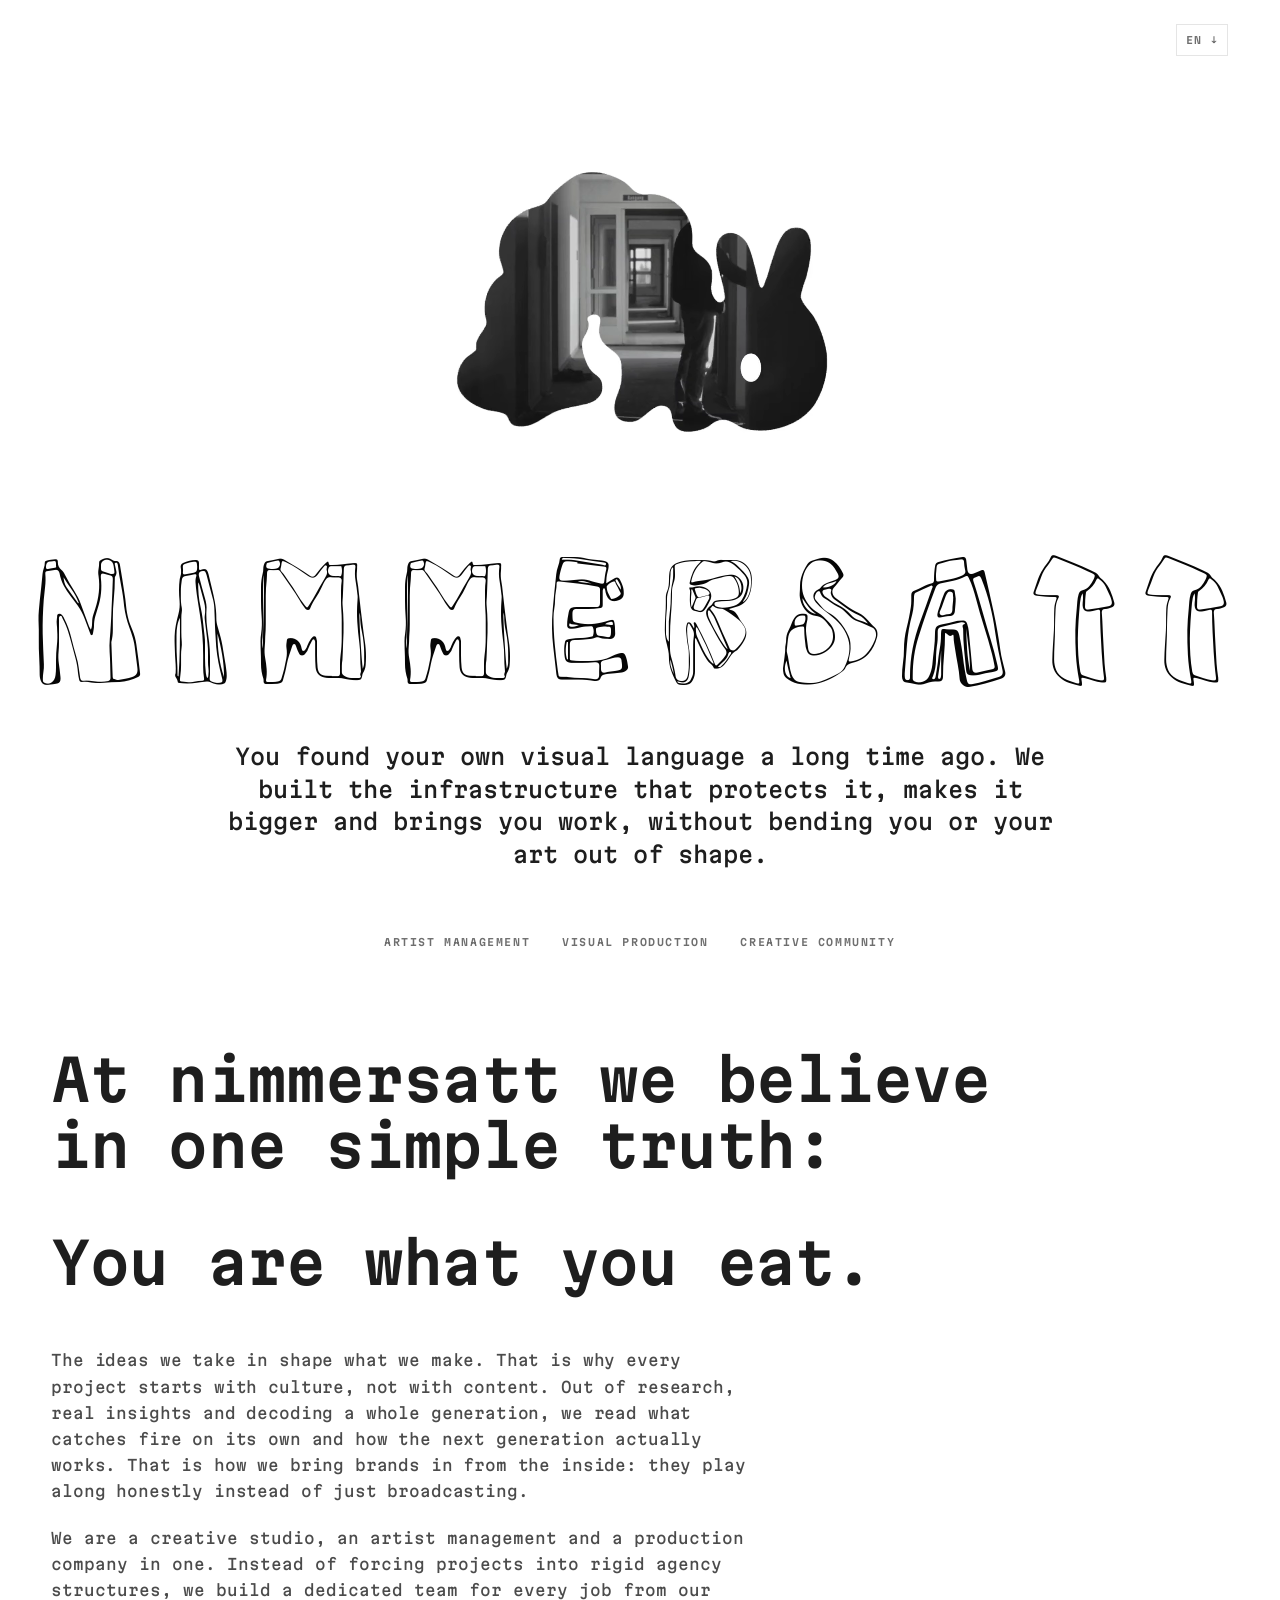
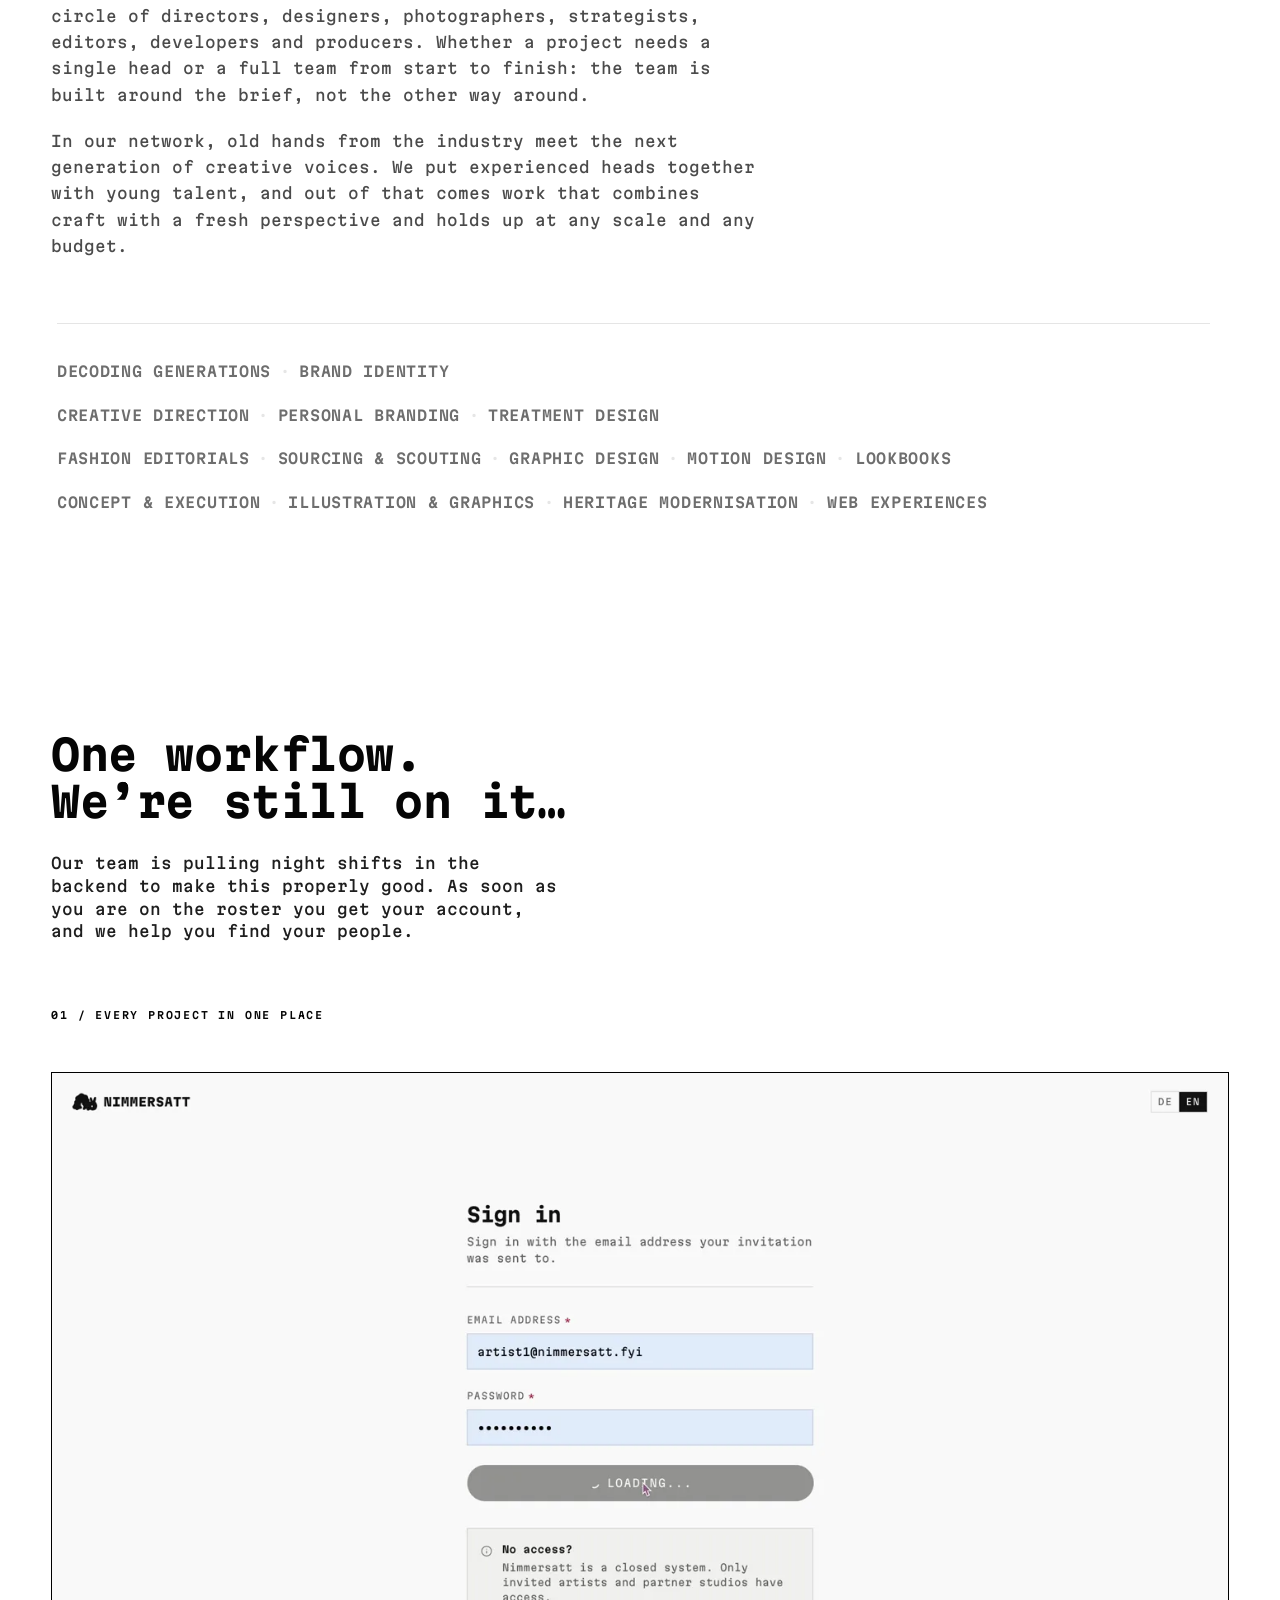
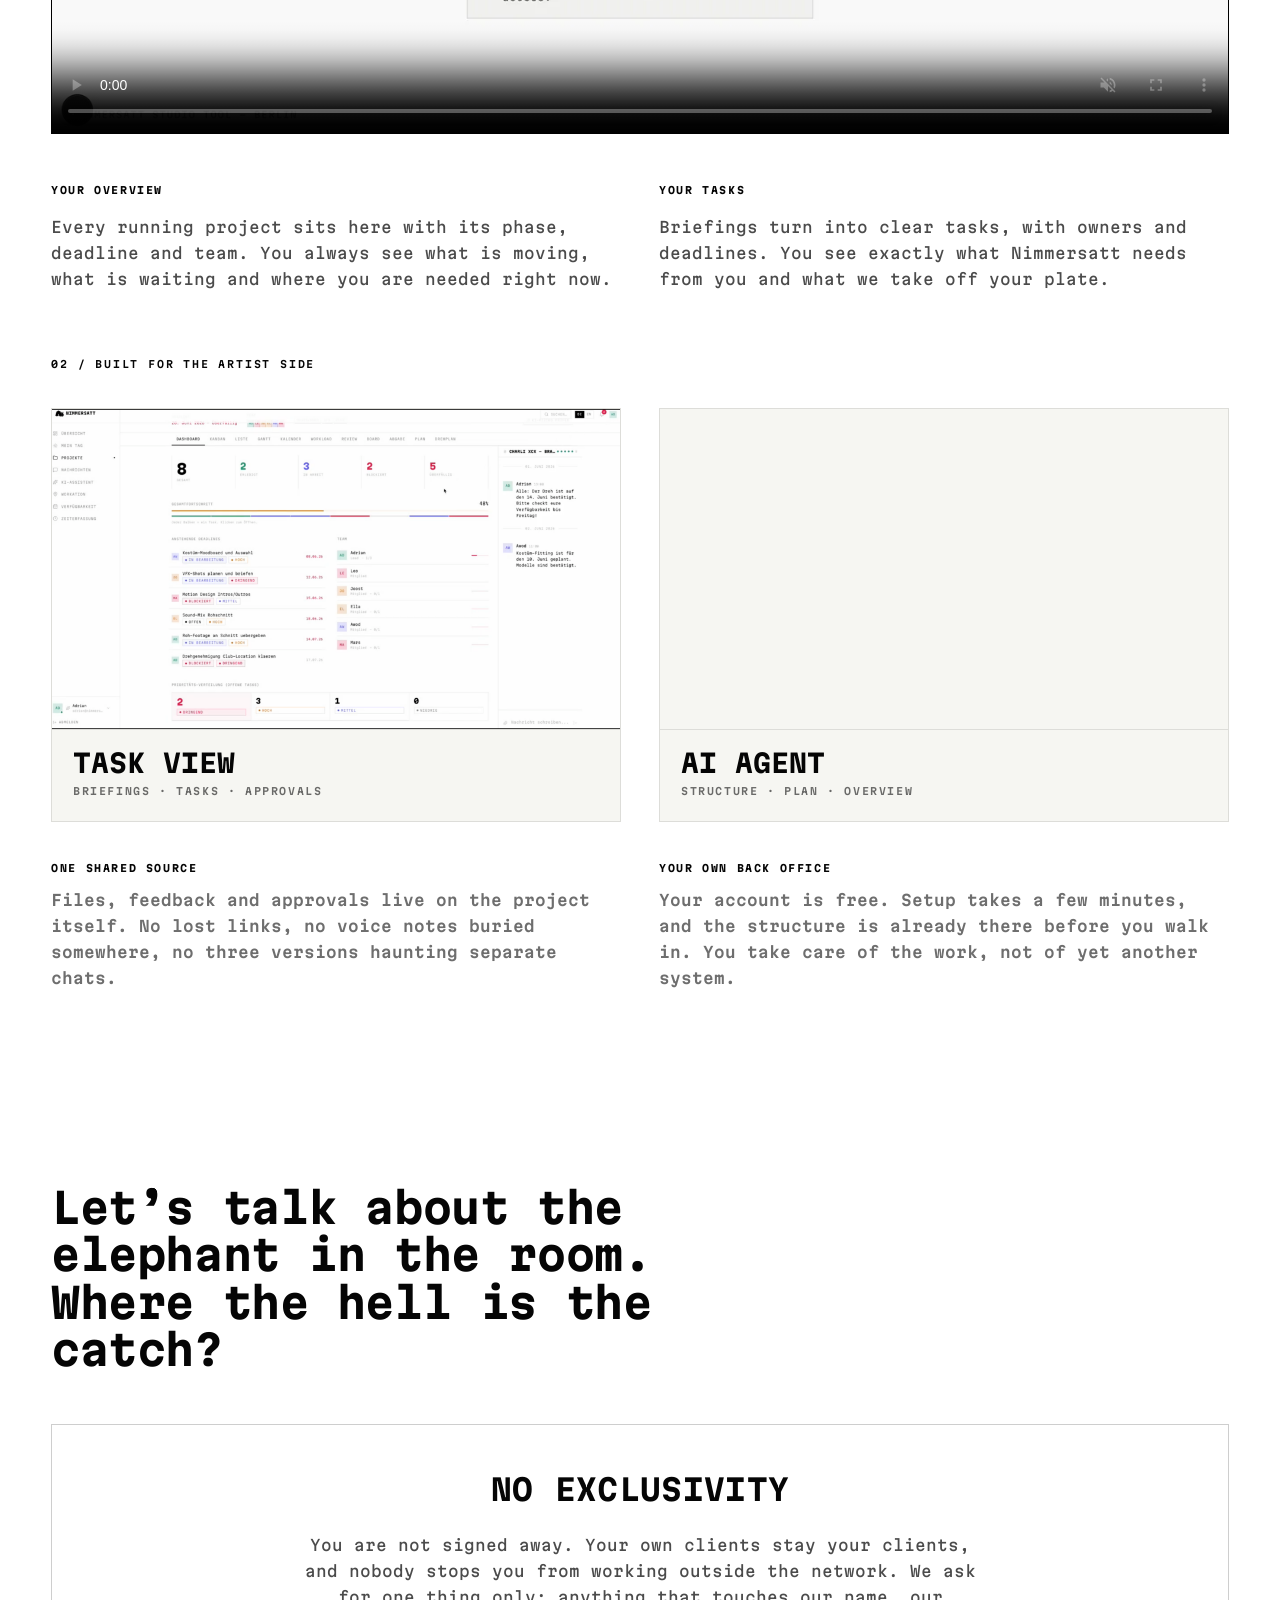
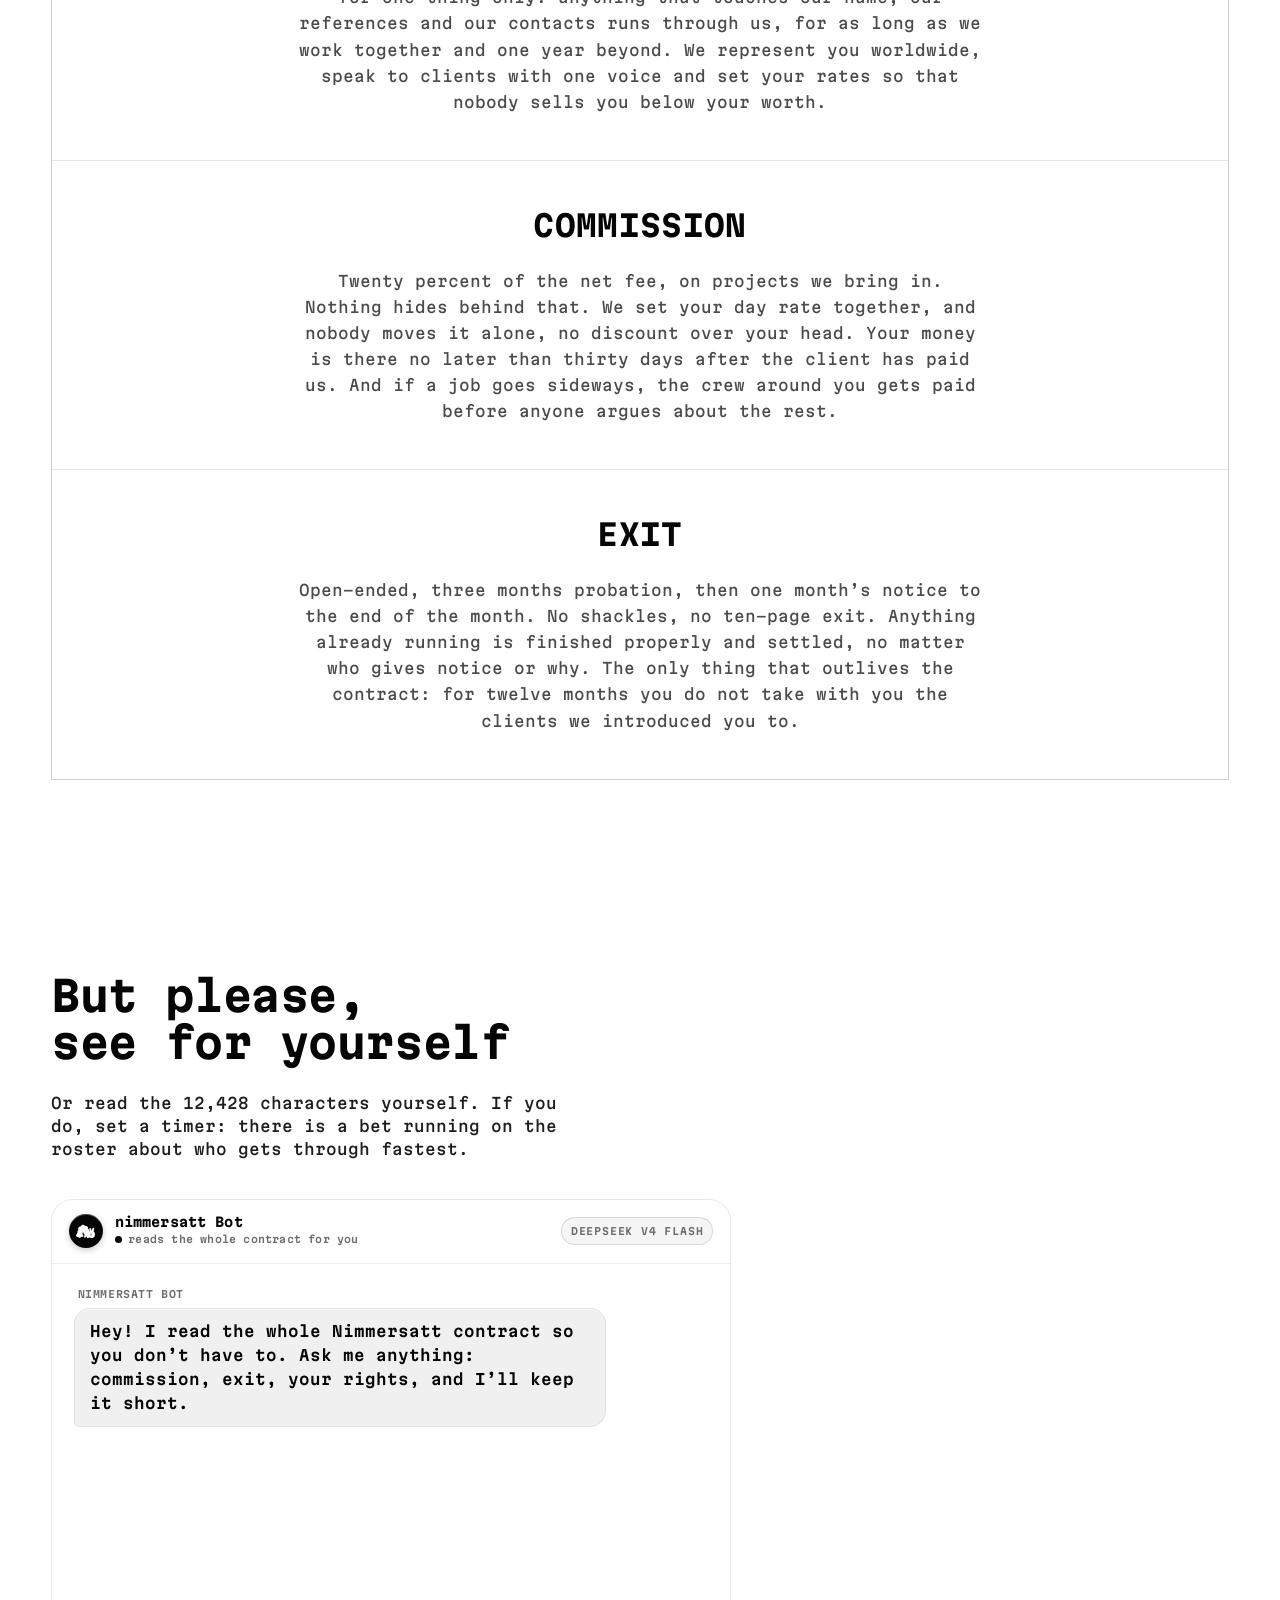
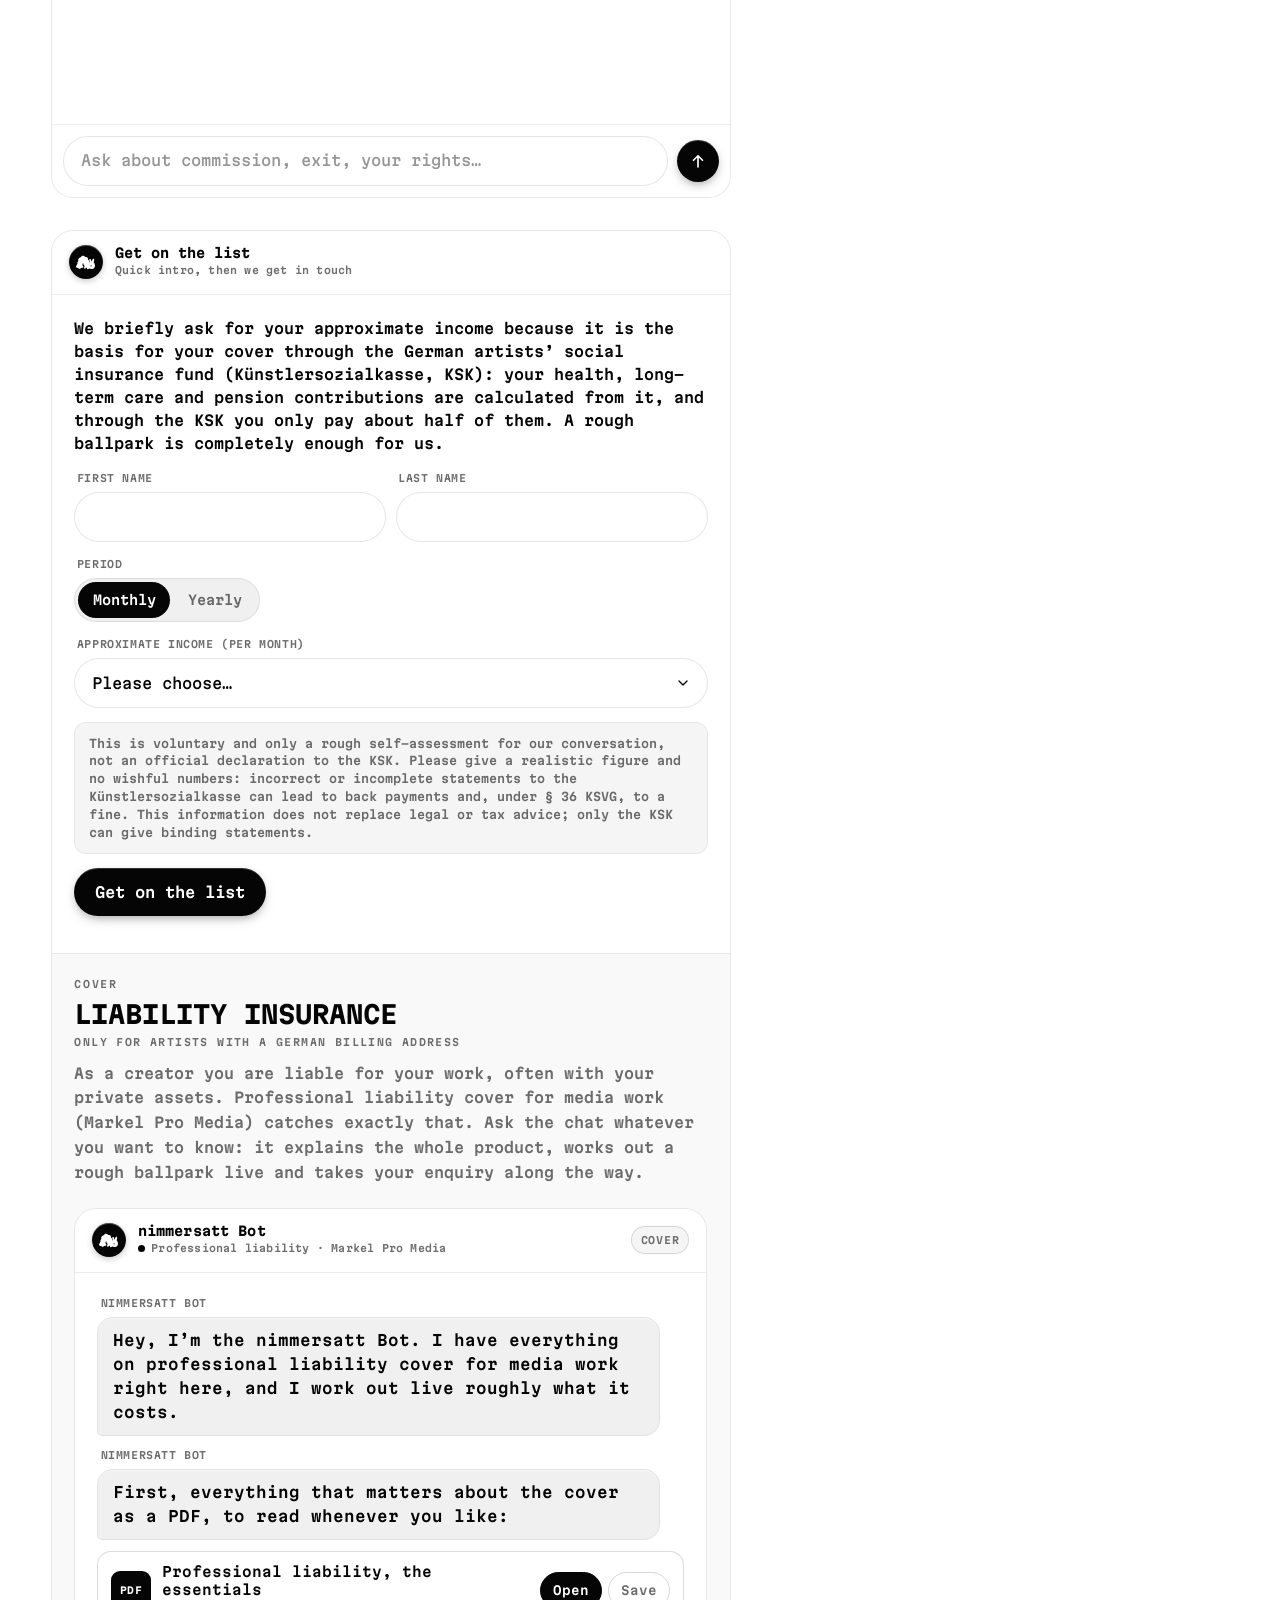
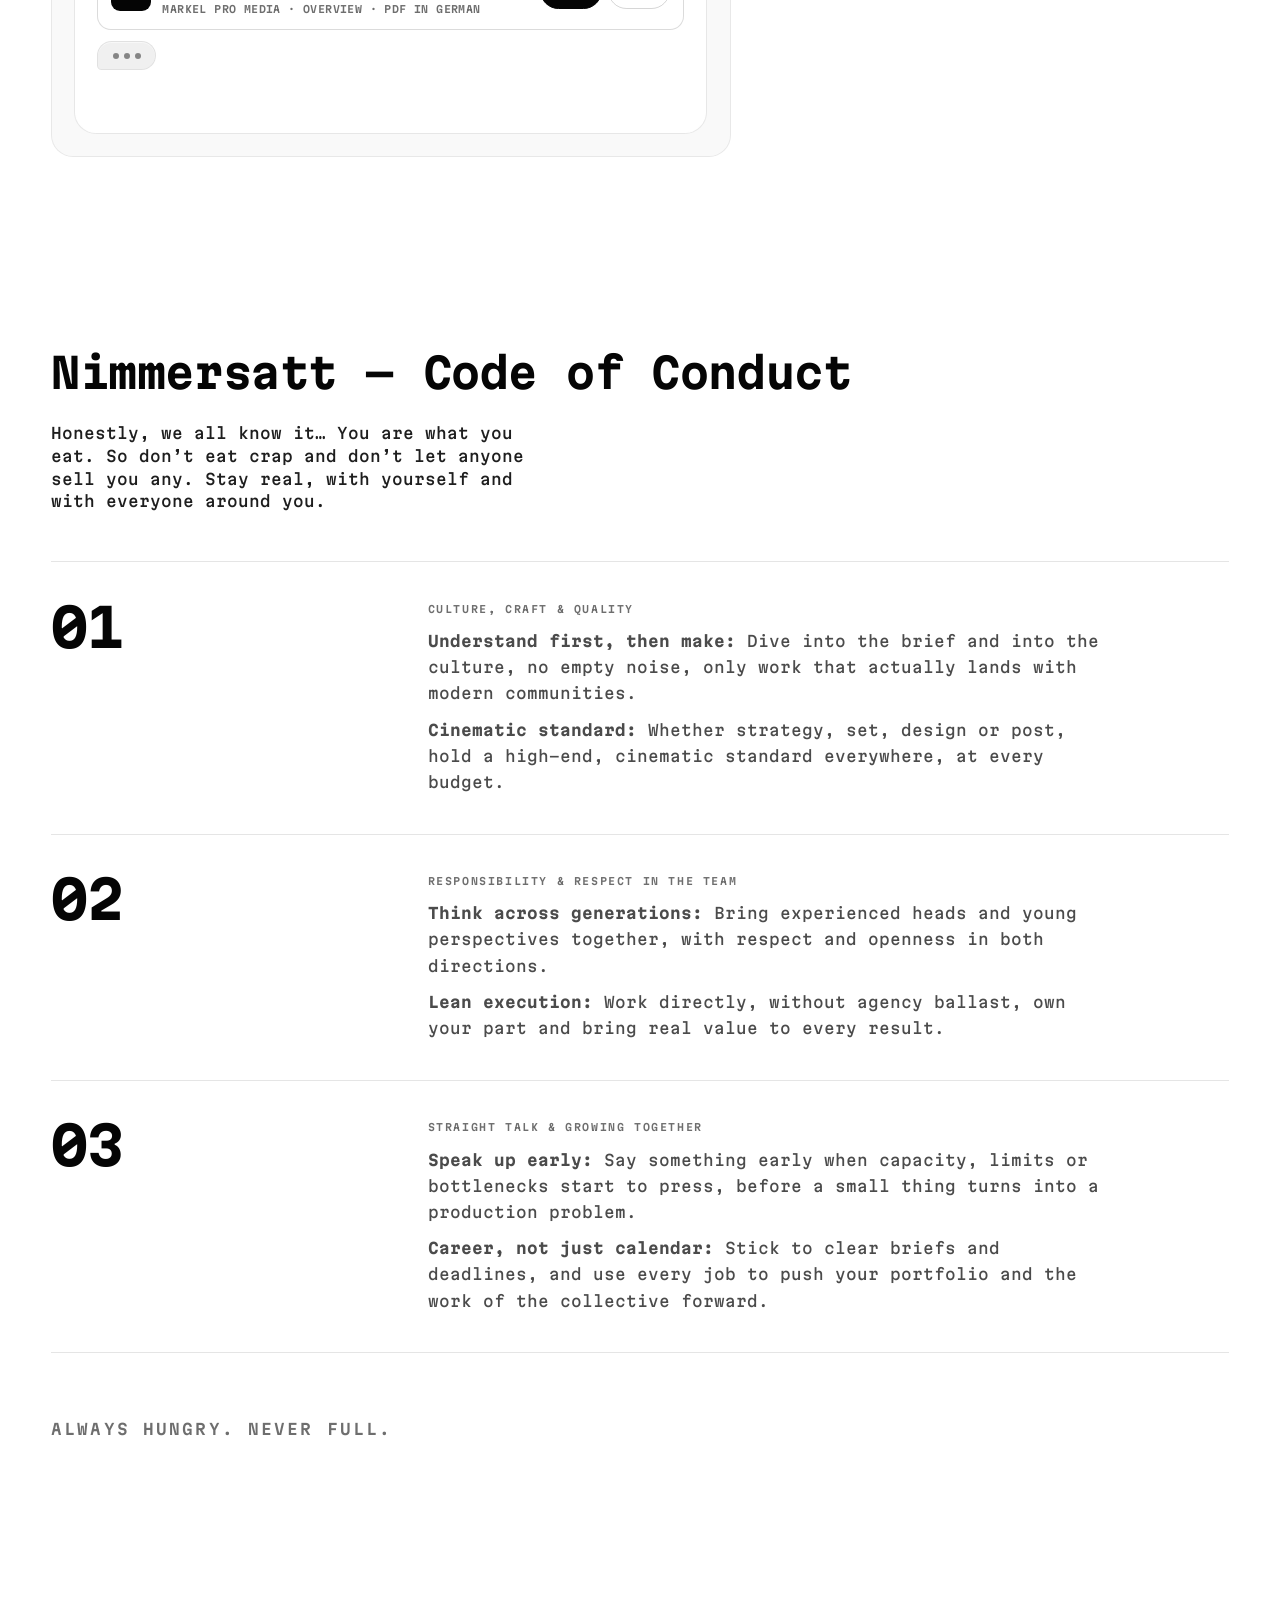
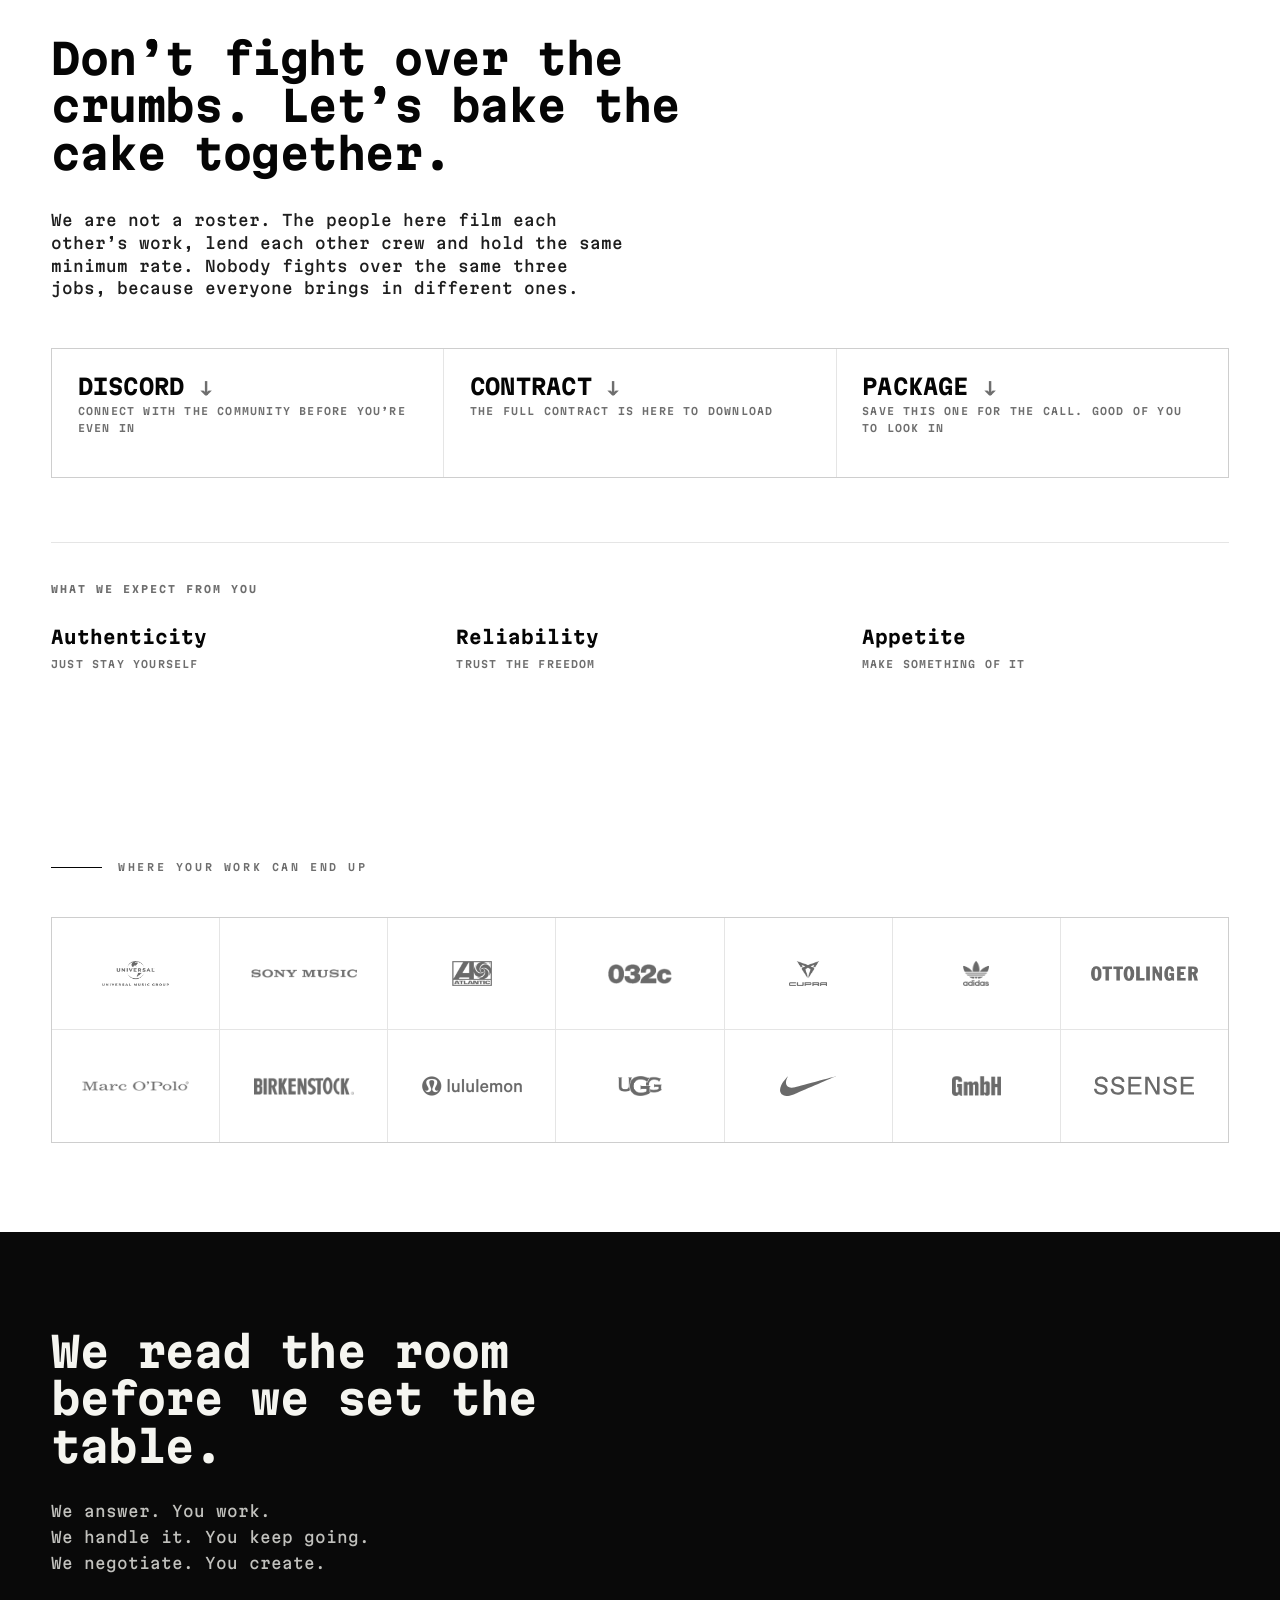
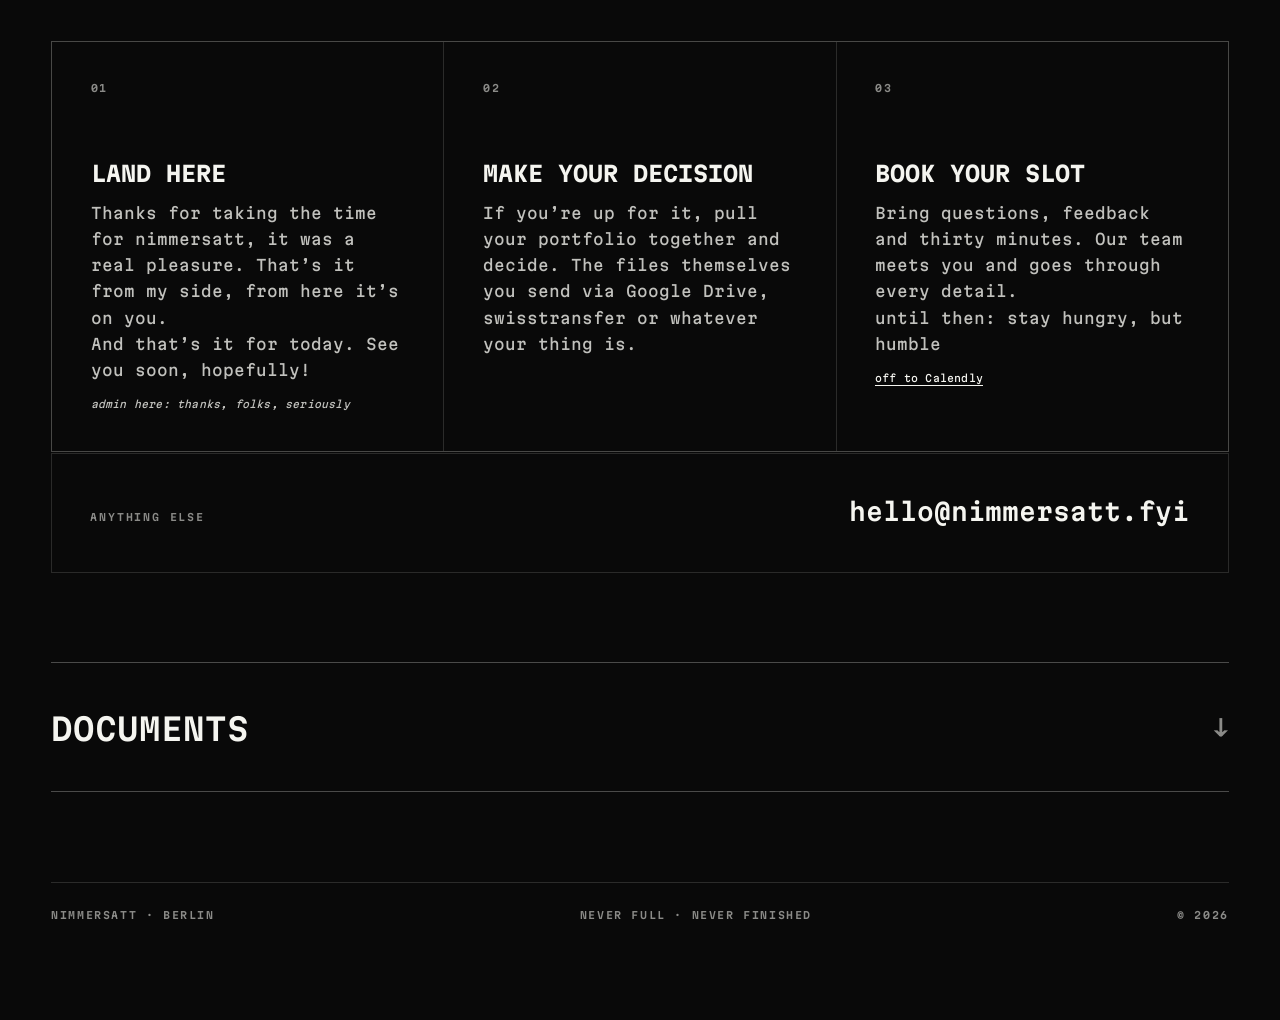
==== surge-artist-pitch-site/index.html @ 9a007a3c "The insurance dropdown is gone, the chat answers the whole cover "Auf die Liste" holds the Berufshaf" ====
<!DOCTYPE html>
<html lang="de">
<head>
  <meta charset="UTF-8" />
  <meta name="viewport" content="width=device-width, initial-scale=1.0" />
  <title>NIMMERSATT — Dein Platz im Kollektiv</title>
  <meta name="description" content="Eine Infrastruktur, die deine Bildsprache schützt, deine Arbeit größer macht und dir Jobs bringt, ohne dass du deine kreative Identität verbiegst." />

  <link rel="icon" type="image/svg+xml" href="assets/logo.svg" />
  <link rel="canonical" href="https://nimmersatt-artist-pitch.surge.sh/" />
  <meta property="og:type" content="website" />
  <meta property="og:site_name" content="NIMMERSATT" />
  <meta property="og:locale" content="de_DE" />
  <meta property="og:url" content="https://nimmersatt-artist-pitch.surge.sh/?v=20260717" />
  <meta property="og:title" content="NIMMERSATT — Dein Platz im Kollektiv" />
  <meta property="og:description" content="Eine Infrastruktur, die deine Bildsprache schützt, deine Arbeit größer macht und dir Jobs bringt, ohne dass du deine kreative Identität verbiegst." />
  <meta property="og:image" content="https://nimmersatt-artist-pitch.surge.sh/assets/og-artist-pitch-20260717.jpg" />
  <meta property="og:image:secure_url" content="https://nimmersatt-artist-pitch.surge.sh/assets/og-artist-pitch-20260717.jpg" />
  <meta property="og:image:type" content="image/jpeg" />
  <meta property="og:image:width" content="1200" />
  <meta property="og:image:height" content="630" />
  <meta property="og:image:alt" content="Nimmersatt Artist Pitch: eine Infrastruktur, die die Bildsprache eines Artists schützt und größer macht." />
  <meta name="twitter:card" content="summary_large_image" />
  <meta name="twitter:title" content="NIMMERSATT — Dein Platz im Kollektiv" />
  <meta name="twitter:description" content="Eine Infrastruktur, die deine Bildsprache schützt, deine Arbeit größer macht und dir Jobs bringt, ohne dass du deine kreative Identität verbiegst." />
  <meta name="twitter:image" content="https://nimmersatt-artist-pitch.surge.sh/assets/og-artist-pitch-20260717.jpg" />
  <meta name="twitter:image:alt" content="Nimmersatt Artist Pitch: eine Infrastruktur, die die Bildsprache eines Artists schützt und größer macht." />
  <meta name="theme-color" content="#ffffff" />

  <script type="application/ld+json">
  {
    "@context": "https://schema.org",
    "@type": "Organization",
    "name": "Nimmersatt",
    "url": "https://nimmersatt.fyi",
    "description": "Artist booking, management and creative production from Berlin.",
    "areaServed": "Berlin, DE",
    "email": "hello@nimmersatt.fyi",
    "knowsAbout": ["Artist booking", "Artist management", "Creative production", "Music videos", "Fashion film", "VFX", "Brand worlds"]
  }
  </script>

  <link rel="preconnect" href="https://fonts.googleapis.com" />
  <link rel="preconnect" href="https://fonts.gstatic.com" crossorigin />
  <link href="https://fonts.googleapis.com/css2?family=Rock+3D&family=Martian+Mono:wght@100..800&display=swap" rel="stylesheet" />

  <link rel="stylesheet" href="css/tokens.css" />
  <link rel="stylesheet" href="css/pitch.css" />
  <link rel="stylesheet" href="css/deck.css" />
  <link rel="stylesheet" href="css/funnel.css" />
  <link rel="stylesheet" href="css/i18n.css" />
  <noscript><style>[data-animate],[data-stagger]>*{opacity:1!important;transform:none!important}.preloader{display:none!important}.scrolly{display:none!important}</style></noscript>
</head>
<body>

  <!-- Preloader: the real Nimmersatt loader (logo-masked footage). Encoded as a
       small h264 video (was a 780KB GIF → ~168KB mp4) for a fast critical path;
       poster paints instantly. Plays in full colour, flattened on white. -->
  <div class="preloader" id="preloader" title="Zum Betreten tippen" data-i18n-attr="title:pre.enter">
    <video class="preloader__media" src="assets/loader.mp4" poster="assets/loader-poster.webp"
           autoplay muted loop playsinline preload="auto" aria-label="Nimmersatt"></video>
  </div>

  <!-- Header: hidden over the hero, reappears once the hero is scrolled past -->
  <header class="nav" id="siteHeader">
    <a class="nav__brand" href="#top" aria-label="Nimmersatt, Startseite" data-i18n-attr="aria-label:nav.home">
      <img class="nav__mark" src="assets/logo.svg" alt="" />
      <span class="nav__name">Nimmersatt</span>
    </a>
    <nav class="nav__links" id="navLinks">
      <a href="#about">FYI</a>
      <a href="#work">Workflow</a>
      <a href="#collective">Deal</a>
      <a href="#contact" data-i18n="nav.contact">Kontakt</a>
    </nav>
    <div class="nav__lang" data-lang-slot></div>
    <button class="nav__toggle" id="navToggle" type="button" aria-label="Menü öffnen" data-i18n-attr="aria-label:nav.menu" aria-expanded="false" aria-controls="navLinks">
      <span class="nav__toggle-bar"></span>
      <span class="nav__toggle-bar"></span>
    </button>
  </header>

  <main id="top" tabindex="-1">

    <!-- Hero: the wordmark, invitation and the dot monogram extracted from the
         Nimmersatt business-card PSD. -->
    <section class="hero shell" id="hero">
      <div class="hero__reel" data-animate aria-hidden="true">
        <video poster="assets/hero-reel-poster.webp" autoplay muted loop playsinline preload="metadata">
          <source src="assets/hero-reel.webm" type="video/webm" />
          <source src="assets/hero-reel.mp4" type="video/mp4" />
        </video>
      </div>

      <h1 class="hero__title display" data-animate>Nimmersatt</h1>

      <p class="hero__sub" data-animate data-i18n="hero.sub">
        Du hast deine eigene Bildsprache längst gefunden. Wir haben die
        Infrastruktur gebaut, die sie schützt, größer macht und dir Jobs bringt –
        ohne dass du dich oder deine Kunst verbiegst.
      </p>

      <div class="hero__meta" data-animate>
        <span class="label" data-i18n="hero.m1">Artist-Management</span>
        <span class="label" data-i18n="hero.m2">Visuelle Produktion</span>
        <span class="label" data-i18n="hero.m3">Kreative Community</span>
      </div>

      <div class="hero__lang" data-lang-slot data-animate></div>
    </section>

    <!-- About / Info, original Nimmersatt manifesto kept unchanged -->
    <section class="about section" id="about">
      <div class="shell">
        <p class="about__lead" data-animate data-i18n-html="about.lead1">Bei nimmersatt glauben wir<br />an eine einfache Wahrheit:</p>
        <p class="about__lead" data-animate>You are what you eat.</p>
        <!-- Full manifesto, desktop / tablet -->
        <div class="about__body about__body--full" data-stagger>
          <p data-i18n="about.p1">Was wir an Ideen aufnehmen, prägt, was wir machen. Deshalb fängt jedes Projekt bei uns mit der Kultur an, nicht mit dem Content. Aus Recherche, echten Insights und dem Entschlüsseln einer ganzen Generation lesen wir heraus, was von selbst zündet und wie die nächste Generation wirklich tickt. So bringen wir Marken von innen ins Spiel: Sie spielen ehrlich mit, statt nur zu senden.</p>
          <p data-i18n="about.p2">Wir sind Kreativstudio, Artist-Management und Produktionsfirma in einem. Statt Projekte in starre Agenturstrukturen zu pressen, bauen wir für jeden Auftrag ein eigenes Team aus unserem Kreis von Regie, Design, Foto, Strategie, Schnitt, Entwicklung und Produktion. Ob ein Projekt einen einzelnen Kopf braucht oder ein komplettes Team von Anfang bis Ende: Zusammengestellt wird rund ums Briefing, nicht andersrum.</p>
          <p data-i18n="about.p3">In unserem Netzwerk treffen alte Hasen aus der Branche auf die nächste Generation kreativer Stimmen. Wir bringen erfahrene Köpfe mit jungem Talent zusammen, und so entsteht Arbeit, die Handwerk und frische Perspektive verbindet und in jedem Maßstab und Budget funktioniert.</p>
        </div>
        <!-- Condensed manifesto, original mobile version -->
        <div class="about__body about__body--short" data-stagger>
          <p data-i18n="about.s1">Was wir machen, spiegelt, was wir aufnehmen. Wir haben ein Kollektiv aus Berlins stärksten visuellen Köpfen gebaut, gefunden auf der Straße und in den Netzen der Stadt.</p>
          <p data-i18n="about.s2">Unsere Artists sind Autodidakten: Statt Uni gab es rohes Ausprobieren, und veraltete Abläufe sind ihnen egal.</p>
          <p data-i18n="about.s3">Wir managen nicht nur Talent, wir übernehmen den ganzen Prozess, vom ersten Input bis zum fertigen, cineastischen Ergebnis. Die Schnittstelle zwischen etablierten Marken und der neuen Generation.</p>
          <p data-i18n="about.s4">Konzept und Produktion aus einer Hand. Vielseitig, präzise, für jeden Maßstab:</p>
        </div>
        <ul class="about__services" aria-label="Was wir machen" data-i18n-attr="aria-label:about.svcLabel">
          <li data-i18n="svc.1">Generationen entschlüsseln</li><li data-i18n="svc.2">Markenidentität</li>
          <li class="about__services-br" aria-hidden="true"></li>
          <li data-i18n="svc.3">Creative Direction</li><li data-i18n="svc.4">Personal Branding</li><li data-i18n="svc.5">Treatment-Design</li>
          <li class="about__services-br" aria-hidden="true"></li>
          <li data-i18n="svc.6">Fashion-Editorials</li><li data-i18n="svc.7">Sourcing &amp; Scouting</li><li data-i18n="svc.8">Grafikdesign</li><li data-i18n="svc.9">Motion Design</li><li data-i18n="svc.10">Lookbooks</li>
          <li class="about__services-br" aria-hidden="true"></li>
          <li data-i18n="svc.11">Konzept &amp; Umsetzung</li><li data-i18n="svc.12">Illustration &amp; Grafik</li><li data-i18n="svc.13">Heritage-Modernisierung</li><li data-i18n="svc.14">Web-Experiences</li>
        </ul>
      </div>
    </section>


    <!-- Internal project management tool -->
    <section class="work section" id="work">
      <div class="shell">
        <h2 class="manifesto__line" data-animate data-i18n-html="work.h">Ein Workflow.<br />Wir sind noch dran…</h2>

        <p class="section__lead" data-animate data-i18n="work.lead">Unser Team zieht gerade Nachtschichten im Backend, damit das hier richtig gut wird. Sobald du im Roster bist, kriegst du deinen Account, und wir helfen dir, deine Leute zu finden.</p>

        <article class="casefeature" data-stagger>
          <p class="casefeature__label" data-i18n="work.l1">01 / Jedes Projekt an einem Ort</p>
          <div class="moodgrid">
            <div class="tool-video mood--wide">
              <!-- Runs by itself from the moment the page loads (the file has no
                   audio track, so muted costs nothing). Controls stay for pause
                   and scrubbing; browsers hold offscreen playback back on their
                   own, so this does not fight the hero for bandwidth. -->
              <video
                poster="assets/tool/workflow-poster.webp"
                controls
                autoplay
                muted
                loop
                playsinline
                preload="metadata"
                title="Nimmersatt Workflow-Tool im Überblick" data-i18n-attr="title:work.vidTitle">
                <source src="assets/tool/workflow.mp4" type="video/mp4" />
              </video>
            </div>
          </div>
          <div class="twocol">
            <div><h3 data-i18n="work.o1h">Dein Überblick</h3><p data-i18n="work.o1p">Jedes laufende Projekt steht hier mit Phase, Deadline und Team. Du siehst immer, was läuft, was wartet und wo du gerade gebraucht wirst.</p></div>
            <div><h3 data-i18n="work.o2h">Deine Aufgaben</h3><p data-i18n="work.o2p">Aus Briefings werden klare Aufgaben, mit Zuständigen und Fristen. Du siehst genau, was Nimmersatt von dir braucht und was wir für dich erledigen.</p></div>
          </div>
        </article>

        <article class="casefeature" data-stagger>
          <p class="casefeature__label" data-i18n="work.l2">02 / Gebaut für die Artist-Seite</p>
          <!-- Screenshot + its note travel together (one grid), so on phones each
               shot is immediately followed by the text that explains it instead
               of both shots stacking first and both notes after. Desktop keeps
               the shots-row / notes-row look via the grid areas below. -->
          <div class="toolpairs">
            <figure class="tool-shot">
              <img src="assets/tool/dashboard.png" alt="Nimmersatt Projekt-Dashboard: Überblick, Deadlines und Team" data-i18n-attr="alt:work.alt1" loading="lazy" decoding="async" />
              <figcaption>
                <strong class="tool-shot__title" data-i18n="work.s1t">Aufgaben-Ansicht</strong>
                <span class="tool-shot__meta" data-i18n="work.s1m">Briefings · Aufgaben · Freigaben</span>
              </figcaption>
            </figure>
            <div class="tool-note"><h3 data-i18n="work.n1h">Eine gemeinsame Quelle</h3><p data-i18n="work.n1p">Dateien, Feedback und Freigaben hängen direkt am Projekt. Keine verlorenen Links, keine vergrabenen Sprachnachrichten, keine drei Versionen, die durch getrennte Chats geistern.</p></div>
            <figure class="tool-shot">
              <img src="assets/tool/ki-assistant.png" alt="Nimmersatt KI-Assistent, der im Tool eine Aufgabe anlegt" data-i18n-attr="alt:work.alt2" loading="lazy" decoding="async" />
              <figcaption>
                <strong class="tool-shot__title" data-i18n="work.s2t">KI-AGENT</strong>
                <span class="tool-shot__meta" data-i18n="work.s2m">STRUKTUR · PLAN · ÜBERBLICK</span>
              </figcaption>
            </figure>
            <div class="tool-note"><h3 data-i18n="work.n2h">Dein eigenes Sekretariat</h3><p data-i18n="work.n2p">Dein Account ist kostenlos. Die Einrichtung dauert ein paar Minuten, und die Struktur steht schon, bevor du reinkommst. Du kümmerst dich um die Arbeit, nicht um noch ein neues System.</p></div>
          </div>
        </article>
      </div>
    </section>

    <!-- The three pillars -->
    <section class="pillars section" id="pillars">
      <div class="shell">
        <h2 class="manifesto__line" data-animate data-i18n="pil.h">Reden wir über den Elefanten im Raum. Wo ist verdammt nochmal der Haken?</h2>

        <div class="pillars__grid" data-stagger>
          <article class="pillar">
            <h3 class="pillar__name" data-i18n="pil.1n">Keine Exklusivität</h3>
            <p class="pillar__desc" data-i18n="pil.1d">
              Du wirst nicht verkauft. Deine eigenen Kunden bleiben deine Kunden,
              und niemand hält dich davon ab, außerhalb des Netzwerks zu arbeiten.
              Wir bitten dich nur um eins: Alles, was mit unserem Namen, unseren
              Referenzen und unseren Kontakten zu tun hat, läuft über uns, solange
              wir zusammenarbeiten und ein Jahr darüber hinaus. Wir vertreten dich
              weltweit, sprechen mit Kunden mit einer Stimme und setzen deine Preise
              so an, dass dich niemand unter Wert verkauft.
            </p>
          </article>
          <article class="pillar">
            <h3 class="pillar__name" data-i18n="pil.2n">Provision</h3>
            <p class="pillar__desc" data-i18n="pil.2d">
              Zwanzig Prozent vom Netto-Honorar, bei Projekten, die wir reinholen.
              Nichts versteckt sich dahinter. Deinen Tagessatz legen wir gemeinsam
              fest, und keiner verschiebt ihn im Alleingang, kein Rabatt über deinen
              Kopf hinweg. Dein Geld ist da, spätestens dreißig Tage nachdem der
              Kunde uns bezahlt hat. Und wenn ein Job schiefgeht, wird die Crew um
              dich herum bezahlt, bevor über den Rest diskutiert wird.
            </p>
          </article>
          <article class="pillar">
            <h3 class="pillar__name" data-i18n="pil.3n">Ausstieg</h3>
            <p class="pillar__desc" data-i18n="pil.3d">
              Unbefristet, drei Monate Probezeit, danach ein Monat Kündigungsfrist
              zum Monatsende. Keine Fesseln, kein zehnseitiger Ausstieg. Was schon
              läuft, wird sauber zu Ende gebracht und abgerechnet, egal wer kündigt
              und aus welchem Grund. Das Einzige, was den Vertrag überdauert: Zwölf
              Monate lang nimmst du uns die Kunden nicht mit, die wir dir
              vorgestellt haben.
            </p>
          </article>
        </div>
      </div>
    </section>

    <!-- By industry -->
    <section class="industries section" id="industries">
      <div class="shell">
        <h2 class="manifesto__line" data-animate data-i18n-html="ind.h">Aber bitte,<br />überzeug dich selbst</h2>
        <p class="section__lead" data-animate data-i18n="ind.lead">Oder lies die 12.428 Zeichen selbst. Wenn ja, stell dir einen Timer, im Roster läuft gerade eine Wette, wer am schnellsten durch ist.</p>

        <div class="chat" data-animate>
          <div class="chat__brand">
            <span class="chat__avatar" aria-hidden="true">
              <svg class="chat__logo" viewBox="0 0 2930 2060" fill="currentColor" fill-rule="evenodd" width="20" height="20" role="img" aria-label="Nimmersatt"><path d="M1809.50,2058.34C1797.94,2056.97 1789.75,2055.60 1783.43,2053.98C1758.54,2047.62 1740.07,2034.51 1726.47,2013.55C1719.66,2003.07 1716.26,1996.14 1710.72,1981.50C1704.92,1966.17 1701.83,1954.57 1698.06,1934.00C1693.85,1911.03 1691.59,1902.94 1686.35,1892.09C1678.20,1875.23 1663.57,1863.28 1641.96,1855.85C1633.01,1852.77 1631.75,1852.59 1618.50,1852.63C1606.22,1852.66 1603.39,1853.00 1595.50,1855.38C1568.56,1863.50 1548.08,1876.63 1498.43,1917.60C1444.27,1962.29 1426.42,1972.70 1393.89,1978.55C1381.60,1980.76 1360.35,1981.46 1347.50,1980.07C1300.50,1974.98 1267.09,1954.66 1253.96,1923.17C1247.48,1907.64 1243.28,1878.60 1244.47,1857.57C1246.10,1828.67 1251.90,1805.49 1269.50,1757.50C1295.11,1687.70 1299.66,1667.44 1301.97,1613.24C1303.50,1577.19 1301.05,1531.11 1296.37,1508.00C1292.85,1490.62 1285.54,1474.49 1274.63,1460.00C1266.63,1449.37 1247.23,1430.46 1231.50,1417.95C1191.40,1386.07 1183.58,1379.60 1174.19,1370.57C1141.29,1338.87 1126.50,1309.43 1122.99,1268.63C1121.74,1254.04 1122.84,1238.74 1127.01,1213.00C1133.00,1176.00 1133.08,1164.38 1127.42,1152.43C1115.13,1126.44 1069.01,1122.52 1044.24,1145.34C1037.45,1151.61 1034.77,1156.97 1034.23,1165.36C1033.80,1172.06 1034.04,1173.12 1038.09,1182.50C1042.39,1192.46 1042.41,1192.56 1042.79,1206.50C1043.53,1233.51 1038.15,1249.88 1014.72,1291.97C995.47,1326.52 990.97,1341.05 991.02,1368.47C991.13,1439.55 1032.15,1546.59 1074.20,1585.52C1077.63,1588.70 1089.00,1598.14 1099.47,1606.50C1124.17,1626.23 1130.97,1633.65 1138.84,1649.51C1151.54,1675.05 1154.94,1709.07 1147.56,1736.61C1137.22,1775.16 1105.90,1807.49 1060.42,1826.56C1040.76,1834.80 1014.07,1841.66 954.00,1853.89C876.03,1869.76 847.27,1876.67 813.50,1887.67C773.81,1900.59 752.04,1911.32 689.00,1949.01C638.50,1979.20 619.81,1989.15 595.20,1998.93C554.90,2014.95 511.49,2020.51 473.00,2014.59C453.94,2011.65 441.91,2006.44 431.11,1996.44C422.99,1988.92 418.02,1981.15 406.83,1958.50C401.67,1948.05 396.01,1937.41 394.25,1934.86C381.04,1915.69 355.05,1906.65 279.50,1894.96C255.05,1891.18 239.84,1887.63 219.25,1880.92C171.68,1865.40 127.56,1842.36 90.00,1813.40C74.46,1801.42 47.43,1774.34 37.20,1760.50C17.55,1733.93 5.94,1706.47 1.90,1677.00C0.03,1663.42 0.29,1629.45 2.38,1614.00C8.96,1565.33 28.17,1520.44 57.47,1485.31C66.89,1474.01 75.69,1466.66 108.05,1443.07C121.95,1432.93 136.13,1422.00 139.56,1418.79C149.01,1409.96 149.25,1409.04 150.07,1379.00C150.71,1355.38 150.95,1352.84 153.43,1344.50C158.91,1326.10 167.59,1310.17 194.03,1270.00C215.59,1237.26 223.54,1223.46 227.58,1211.78C230.10,1204.47 230.42,1202.21 230.30,1192.50C230.17,1181.89 229.34,1176.24 221.48,1132.50C215.63,1099.93 216.23,1056.96 223.08,1018.00C232.65,963.56 255.00,914.34 289.38,872.00C300.91,857.79 314.24,845.04 330.91,832.27C356.69,812.52 366.00,802.09 366.00,792.93C366.00,786.14 362.04,771.79 345.50,718.50C336.31,688.88 333.20,674.88 331.90,657.15C327.47,597.08 341.53,528.82 370.06,471.88C397.70,416.71 436.41,372.26 486.00,338.77C493.43,333.75 504.00,326.43 509.50,322.50C534.48,304.65 551.10,297.58 616.50,277.01C646.97,267.43 663.86,261.16 678.97,253.82C690.28,248.32 692.23,246.96 699.98,239.13C704.68,234.38 716.82,219.47 726.98,206.00C746.92,179.53 753.03,172.57 773.34,153.15C809.65,118.46 852.94,83.26 893.00,55.83C937.14,25.62 971.84,11.60 1021.99,3.71C1033.78,1.85 1039.82,1.58 1069.50,1.56C1099.31,1.53 1105.53,1.81 1120.00,3.78C1182.02,12.25 1244.80,33.00 1298.34,62.75C1325.11,77.62 1337.80,87.06 1360.50,109.01C1392.80,140.24 1401.19,147.55 1414.58,156.18C1427.42,164.45 1446.51,171.59 1463.50,174.49C1474.76,176.41 1494.14,176.65 1509.00,175.06C1556.14,169.99 1621.76,183.65 1674.59,209.53C1767.92,255.25 1835.19,341.47 1855.96,442.00C1861.89,470.70 1862.33,476.30 1862.54,525.00C1862.74,575.06 1863.22,580.34 1869.00,596.16C1877.26,618.80 1890.55,632.94 1935.50,666.95C1954.60,681.41 1968.20,693.13 1976.13,701.99C1995.72,723.87 2010.09,752.59 2015.91,781.50C2020.77,805.60 2020.66,826.32 2015.47,870.50C2007.76,936.03 2012.41,961.85 2039.08,1001.50C2049.89,1017.58 2054.76,1022.75 2062.78,1026.69C2067.95,1029.23 2069.52,1029.50 2079.00,1029.50C2088.30,1029.50 2090.15,1029.19 2095.22,1026.82C2106.63,1021.47 2114.72,1011.16 2117.00,999.06C2118.20,992.67 2117.14,979.71 2113.39,955.00C2108.95,925.77 2101.73,894.61 2085.35,834.00C2058.83,735.89 2050.99,694.22 2049.34,642.50C2046.97,568.58 2069.63,516.40 2114.00,493.58C2131.36,484.65 2147.11,481.40 2168.89,482.27C2221.88,484.38 2272.65,520.81 2301.70,577.54C2312.40,598.44 2328.79,644.11 2341.38,688.11C2349.16,715.28 2358.89,753.69 2370.50,803.00C2386.05,869.10 2394.07,900.24 2396.85,905.42C2401.94,914.89 2411.29,918.80 2416.47,913.62C2421.19,908.90 2429.08,890.67 2443.80,850.50C2452.91,825.61 2458.82,807.25 2471.06,765.72C2484.86,718.93 2491.83,696.75 2506.36,653.50C2528.12,588.70 2541.18,556.88 2559.30,524.50C2579.08,489.17 2603.53,462.73 2627.50,450.73C2642.33,443.31 2666.24,439.34 2690.00,440.34C2720.36,441.63 2742.13,450.20 2760.13,467.97C2808.85,516.08 2813.88,625.48 2774.97,790.50C2768.22,819.09 2767.40,821.87 2750.97,872.00C2721.54,961.78 2717.51,982.18 2724.90,1004.00C2732.88,1027.58 2746.25,1047.76 2789.81,1101.91C2821.89,1141.79 2829.30,1153.04 2847.86,1190.00C2878.71,1251.46 2905.93,1330.96 2919.93,1400.50C2929.83,1449.66 2931.83,1510.78 2925.46,1569.50C2916.29,1653.95 2887.45,1742.44 2844.45,1818.00C2813.51,1872.38 2773.39,1915.24 2717.00,1954.19C2691.70,1971.66 2646.74,1995.41 2616.00,2007.54C2559.12,2029.99 2498.00,2043.79 2436.56,2048.07C2403.21,2050.39 2353.76,2048.44 2321.00,2043.52C2276.23,2036.78 2258.54,2030.01 2202.50,1998.14C2156.13,1971.77 2135.81,1964.73 2106.00,1964.68C2084.12,1964.65 2063.94,1969.50 2042.50,1979.95C2032.48,1984.84 2025.08,1989.86 2002.23,2007.34C1984.68,2020.75 1966.30,2029.94 1937.50,2039.68C1900.55,2052.18 1860.26,2059.18 1827.28,2058.85C1819.15,2058.77 1811.15,2058.54 1809.50,2058.34ZM2337.31,1662.52C2369.59,1655.68 2396.54,1621.22 2404.58,1576.50C2407.00,1563.09 2407.00,1537.21 2404.60,1524.07C2398.85,1492.61 2384.13,1466.01 2364.08,1450.83C2336.56,1430.00 2302.60,1432.74 2277.11,1457.85C2259.94,1474.76 2247.96,1500.49 2243.98,1529.00C2242.47,1539.86 2242.70,1563.48 2244.43,1574.24C2248.72,1600.86 2259.02,1623.39 2274.35,1639.65C2292.94,1659.38 2314.76,1667.30 2337.31,1662.52Z"/></svg>
            </span>
            <span class="chat__brandtext">
              <span class="chat__brandname">nimmersatt Bot</span>
              <span class="chat__brandmeta"><span class="chat__status" aria-hidden="true"></span><span data-i18n="chat.meta">liest den ganzen Vertrag für dich</span></span>
            </span>
            <span class="chat__model" title="Antwortet über DeepSeek V4 Flash">DeepSeek V4 Flash</span>
          </div>
          <div class="chat__window" id="chatWindow" aria-live="polite" tabindex="0" data-lenis-prevent>
            <div class="chat__msg chat__msg--bot">
              <span class="chat__who">nimmersatt Bot</span>
              <p data-i18n="chat.hello">Hey! Ich hab den ganzen Nimmersatt-Vertrag gelesen, damit du es nicht musst. Frag mich alles: Provision, Ausstieg, deine Rechte, und ich halt es kurz.</p>
            </div>
          </div>
          <form class="chat__form" id="chatForm">
            <input class="chat__input" id="chatInput" type="text" autocomplete="off"
                   placeholder="Frag nach Provision, Ausstieg, deinen Rechten…" aria-label="Nachricht an den nimmersatt Bot" data-i18n-attr="placeholder:chat.ph;aria-label:chat.aria" />
            <button class="chat__send" type="submit" aria-label="Nachricht senden" data-i18n-attr="aria-label:chat.send">
              <svg viewBox="0 0 24 24" width="18" height="18" aria-hidden="true" focusable="false">
                <path d="M12 20V5M12 5l-6 6M12 5l6 6" fill="none" stroke="currentColor" stroke-width="2.2" stroke-linecap="round" stroke-linejoin="round"/>
              </svg>
            </button>
          </form>
        </div>

        <!-- Lead capture: get on the list, with KSK income context. Posts to
             /api/lead (CRM-wireable via CRM_WEBHOOK_URL env, no code change). -->
        <div class="lead" data-animate>
          <div class="lead__head">
            <span class="lead__mark" aria-hidden="true">
              <svg viewBox="0 0 2930 2060" fill="currentColor" fill-rule="evenodd" width="19" height="19" role="img" aria-label="Nimmersatt"><path d="M1809.50,2058.34C1797.94,2056.97 1789.75,2055.60 1783.43,2053.98C1758.54,2047.62 1740.07,2034.51 1726.47,2013.55C1719.66,2003.07 1716.26,1996.14 1710.72,1981.50C1704.92,1966.17 1701.83,1954.57 1698.06,1934.00C1693.85,1911.03 1691.59,1902.94 1686.35,1892.09C1678.20,1875.23 1663.57,1863.28 1641.96,1855.85C1633.01,1852.77 1631.75,1852.59 1618.50,1852.63C1606.22,1852.66 1603.39,1853.00 1595.50,1855.38C1568.56,1863.50 1548.08,1876.63 1498.43,1917.60C1444.27,1962.29 1426.42,1972.70 1393.89,1978.55C1381.60,1980.76 1360.35,1981.46 1347.50,1980.07C1300.50,1974.98 1267.09,1954.66 1253.96,1923.17C1247.48,1907.64 1243.28,1878.60 1244.47,1857.57C1246.10,1828.67 1251.90,1805.49 1269.50,1757.50C1295.11,1687.70 1299.66,1667.44 1301.97,1613.24C1303.50,1577.19 1301.05,1531.11 1296.37,1508.00C1292.85,1490.62 1285.54,1474.49 1274.63,1460.00C1266.63,1449.37 1247.23,1430.46 1231.50,1417.95C1191.40,1386.07 1183.58,1379.60 1174.19,1370.57C1141.29,1338.87 1126.50,1309.43 1122.99,1268.63C1121.74,1254.04 1122.84,1238.74 1127.01,1213.00C1133.00,1176.00 1133.08,1164.38 1127.42,1152.43C1115.13,1126.44 1069.01,1122.52 1044.24,1145.34C1037.45,1151.61 1034.77,1156.97 1034.23,1165.36C1033.80,1172.06 1034.04,1173.12 1038.09,1182.50C1042.39,1192.46 1042.41,1192.56 1042.79,1206.50C1043.53,1233.51 1038.15,1249.88 1014.72,1291.97C995.47,1326.52 990.97,1341.05 991.02,1368.47C991.13,1439.55 1032.15,1546.59 1074.20,1585.52C1077.63,1588.70 1089.00,1598.14 1099.47,1606.50C1124.17,1626.23 1130.97,1633.65 1138.84,1649.51C1151.54,1675.05 1154.94,1709.07 1147.56,1736.61C1137.22,1775.16 1105.90,1807.49 1060.42,1826.56C1040.76,1834.80 1014.07,1841.66 954.00,1853.89C876.03,1869.76 847.27,1876.67 813.50,1887.67C773.81,1900.59 752.04,1911.32 689.00,1949.01C638.50,1979.20 619.81,1989.15 595.20,1998.93C554.90,2014.95 511.49,2020.51 473.00,2014.59C453.94,2011.65 441.91,2006.44 431.11,1996.44C422.99,1988.92 418.02,1981.15 406.83,1958.50C401.67,1948.05 396.01,1937.41 394.25,1934.86C381.04,1915.69 355.05,1906.65 279.50,1894.96C255.05,1891.18 239.84,1887.63 219.25,1880.92C171.68,1865.40 127.56,1842.36 90.00,1813.40C74.46,1801.42 47.43,1774.34 37.20,1760.50C17.55,1733.93 5.94,1706.47 1.90,1677.00C0.03,1663.42 0.29,1629.45 2.38,1614.00C8.96,1565.33 28.17,1520.44 57.47,1485.31C66.89,1474.01 75.69,1466.66 108.05,1443.07C121.95,1432.93 136.13,1422.00 139.56,1418.79C149.01,1409.96 149.25,1409.04 150.07,1379.00C150.71,1355.38 150.95,1352.84 153.43,1344.50C158.91,1326.10 167.59,1310.17 194.03,1270.00C215.59,1237.26 223.54,1223.46 227.58,1211.78C230.10,1204.47 230.42,1202.21 230.30,1192.50C230.17,1181.89 229.34,1176.24 221.48,1132.50C215.63,1099.93 216.23,1056.96 223.08,1018.00C232.65,963.56 255.00,914.34 289.38,872.00C300.91,857.79 314.24,845.04 330.91,832.27C356.69,812.52 366.00,802.09 366.00,792.93C366.00,786.14 362.04,771.79 345.50,718.50C336.31,688.88 333.20,674.88 331.90,657.15C327.47,597.08 341.53,528.82 370.06,471.88C397.70,416.71 436.41,372.26 486.00,338.77C493.43,333.75 504.00,326.43 509.50,322.50C534.48,304.65 551.10,297.58 616.50,277.01C646.97,267.43 663.86,261.16 678.97,253.82C690.28,248.32 692.23,246.96 699.98,239.13C704.68,234.38 716.82,219.47 726.98,206.00C746.92,179.53 753.03,172.57 773.34,153.15C809.65,118.46 852.94,83.26 893.00,55.83C937.14,25.62 971.84,11.60 1021.99,3.71C1033.78,1.85 1039.82,1.58 1069.50,1.56C1099.31,1.53 1105.53,1.81 1120.00,3.78C1182.02,12.25 1244.80,33.00 1298.34,62.75C1325.11,77.62 1337.80,87.06 1360.50,109.01C1392.80,140.24 1401.19,147.55 1414.58,156.18C1427.42,164.45 1446.51,171.59 1463.50,174.49C1474.76,176.41 1494.14,176.65 1509.00,175.06C1556.14,169.99 1621.76,183.65 1674.59,209.53C1767.92,255.25 1835.19,341.47 1855.96,442.00C1861.89,470.70 1862.33,476.30 1862.54,525.00C1862.74,575.06 1863.22,580.34 1869.00,596.16C1877.26,618.80 1890.55,632.94 1935.50,666.95C1954.60,681.41 1968.20,693.13 1976.13,701.99C1995.72,723.87 2010.09,752.59 2015.91,781.50C2020.77,805.60 2020.66,826.32 2015.47,870.50C2007.76,936.03 2012.41,961.85 2039.08,1001.50C2049.89,1017.58 2054.76,1022.75 2062.78,1026.69C2067.95,1029.23 2069.52,1029.50 2079.00,1029.50C2088.30,1029.50 2090.15,1029.19 2095.22,1026.82C2106.63,1021.47 2114.72,1011.16 2117.00,999.06C2118.20,992.67 2117.14,979.71 2113.39,955.00C2108.95,925.77 2101.73,894.61 2085.35,834.00C2058.83,735.89 2050.99,694.22 2049.34,642.50C2046.97,568.58 2069.63,516.40 2114.00,493.58C2131.36,484.65 2147.11,481.40 2168.89,482.27C2221.88,484.38 2272.65,520.81 2301.70,577.54C2312.40,598.44 2328.79,644.11 2341.38,688.11C2349.16,715.28 2358.89,753.69 2370.50,803.00C2386.05,869.10 2394.07,900.24 2396.85,905.42C2401.94,914.89 2411.29,918.80 2416.47,913.62C2421.19,908.90 2429.08,890.67 2443.80,850.50C2452.91,825.61 2458.82,807.25 2471.06,765.72C2484.86,718.93 2491.83,696.75 2506.36,653.50C2528.12,588.70 2541.18,556.88 2559.30,524.50C2579.08,489.17 2603.53,462.73 2627.50,450.73C2642.33,443.31 2666.24,439.34 2690.00,440.34C2720.36,441.63 2742.13,450.20 2760.13,467.97C2808.85,516.08 2813.88,625.48 2774.97,790.50C2768.22,819.09 2767.40,821.87 2750.97,872.00C2721.54,961.78 2717.51,982.18 2724.90,1004.00C2732.88,1027.58 2746.25,1047.76 2789.81,1101.91C2821.89,1141.79 2829.30,1153.04 2847.86,1190.00C2878.71,1251.46 2905.93,1330.96 2919.93,1400.50C2929.83,1449.66 2931.83,1510.78 2925.46,1569.50C2916.29,1653.95 2887.45,1742.44 2844.45,1818.00C2813.51,1872.38 2773.39,1915.24 2717.00,1954.19C2691.70,1971.66 2646.74,1995.41 2616.00,2007.54C2559.12,2029.99 2498.00,2043.79 2436.56,2048.07C2403.21,2050.39 2353.76,2048.44 2321.00,2043.52C2276.23,2036.78 2258.54,2030.01 2202.50,1998.14C2156.13,1971.77 2135.81,1964.73 2106.00,1964.68C2084.12,1964.65 2063.94,1969.50 2042.50,1979.95C2032.48,1984.84 2025.08,1989.86 2002.23,2007.34C1984.68,2020.75 1966.30,2029.94 1937.50,2039.68C1900.55,2052.18 1860.26,2059.18 1827.28,2058.85C1819.15,2058.77 1811.15,2058.54 1809.50,2058.34ZM2337.31,1662.52C2369.59,1655.68 2396.54,1621.22 2404.58,1576.50C2407.00,1563.09 2407.00,1537.21 2404.60,1524.07C2398.85,1492.61 2384.13,1466.01 2364.08,1450.83C2336.56,1430.00 2302.60,1432.74 2277.11,1457.85C2259.94,1474.76 2247.96,1500.49 2243.98,1529.00C2242.47,1539.86 2242.70,1563.48 2244.43,1574.24C2248.72,1600.86 2259.02,1623.39 2274.35,1639.65C2292.94,1659.38 2314.76,1667.30 2337.31,1662.52Z"/></svg>
            </span>
            <span class="lead__headtext">
              <span class="lead__title" data-i18n="lead.title">Auf die Liste</span>
              <span class="lead__sub" data-i18n="lead.sub">Kurz vorstellen, dann melden wir uns</span>
            </span>
          </div>
          <form class="lead__body" id="leadForm" novalidate>
            <p class="lead__intro" data-i18n="lead.intro">Wir fragen kurz nach deinem ungefähren Verdienst, weil er die Basis für deine Absicherung über die Künstlersozialkasse (KSK) ist: Daraus berechnen sich deine Beiträge zu Kranken-, Pflege- und Rentenversicherung, und über die KSK zahlst du davon nur etwa die Hälfte. Eine grobe Größenordnung reicht uns völlig.</p>

            <div class="lead__row">
              <label class="lead__field">
                <span class="lead__label" data-i18n="lead.first">Vorname</span>
                <input class="lead__input" id="leadFirst" name="firstName" type="text" autocomplete="given-name" required />
              </label>
              <label class="lead__field">
                <span class="lead__label" data-i18n="lead.last">Nachname</span>
                <input class="lead__input" id="leadLast" name="lastName" type="text" autocomplete="family-name" required />
              </label>
            </div>

            <div class="lead__field">
              <span class="lead__label" data-i18n="lead.period">Zeitraum</span>
              <div class="lead__toggle" role="radiogroup" aria-label="Zeitraum" data-i18n-attr="aria-label:lead.period">
                <input type="radio" id="leadPeriodMonthly" name="incomePeriod" value="monthly" checked />
                <label for="leadPeriodMonthly" data-i18n="lead.monthly">Monatlich</label>
                <input type="radio" id="leadPeriodYearly" name="incomePeriod" value="yearly" />
                <label for="leadPeriodYearly" data-i18n="lead.yearly">Jährlich</label>
              </div>
            </div>

            <div class="lead__field">
              <span class="lead__label" id="leadIncomeLabel">Ungefährer Verdienst (im Monat)</span>
              <select class="lead__select" id="leadIncome" name="incomeBand" aria-labelledby="leadIncomeLabel">
                <option value="" selected data-i18n="lead.choose">Bitte wählen…</option>
                <option value="lt-3900" data-m="unter 325 €" data-y="unter 3.900 €" data-m-en="under €325" data-y-en="under €3,900">unter 325 €</option>
                <option value="3900-10000" data-m="325 – 850 €" data-y="3.900 – 10.000 €" data-m-en="€325 – €850" data-y-en="€3,900 – €10,000">325 – 850 €</option>
                <option value="10000-20000" data-m="850 – 1.700 €" data-y="10.000 – 20.000 €" data-m-en="€850 – €1,700" data-y-en="€10,000 – €20,000">850 – 1.700 €</option>
                <option value="20000-35000" data-m="1.700 – 3.000 €" data-y="20.000 – 35.000 €" data-m-en="€1,700 – €3,000" data-y-en="€20,000 – €35,000">1.700 – 3.000 €</option>
                <option value="35000-50000" data-m="3.000 – 4.200 €" data-y="35.000 – 50.000 €" data-m-en="€3,000 – €4,200" data-y-en="€35,000 – €50,000">3.000 – 4.200 €</option>
                <option value="gt-50000" data-m="über 4.200 €" data-y="über 50.000 €" data-m-en="over €4,200" data-y-en="over €50,000">über 4.200 €</option>
              </select>
            </div>

            <p class="lead__disclaimer" data-i18n="lead.disclaimer">Die Angabe ist freiwillig und nur eine grobe Selbsteinschätzung für unser Gespräch, keine offizielle Meldung an die KSK. Bitte gib einen realistischen Wert an und keine Wunschzahlen „ins Blaue“: Unrichtige oder unvollständige Angaben gegenüber der Künstlersozialkasse können zu Beitragsnachzahlungen und nach § 36 KSVG zu einem Bußgeld führen. Diese Information ersetzt keine Rechts- oder Steuerberatung; verbindliche Auskünfte erteilt allein die KSK.</p>

            <button class="lead__submit" type="submit" id="leadSubmit" data-i18n="lead.submit">Auf die Liste</button>
            <p class="lead__note" id="leadNote" role="status" aria-live="polite"></p>

            <div class="lead__done">
              <strong data-i18n="lead.doneT">Danke, du stehst auf der Liste.</strong>
              <p data-i18n="lead.doneP">Wir melden uns bei dir. Bis dahin: bleib hungrig.</p>
            </div>
          </form>

          <!-- Berufshaftpflicht funnel (Markel Pro Media). Since 2026-08-23 it sits
               inside the "Auf die Liste" card itself — same frame as the sign-up
               form, one hairline below it — and runs in both languages. The form
               above is a sibling, not a parent: the funnel has its own <form>, and
               forms cannot nest.
               There is no second dropdown any more (2026-08-23): the chat IS the
               block, and it answers the whole product itself — see topics() in
               js/funnel.js, which now holds every fact that used to sit in a
               static list above it. Keep those numbers in sync with the tariff
               table in js/funnel.js and with agent/nimmersatt-versicherung-de.md,
               the contract chat's second knowledge source. The one-time Germany
               note below is raised on the first tap inside the chat. -->
          <div class="ifunnel-slot" id="versicherung">
            <p class="ifunnel-slot__eyebrow" data-i18n="ins.eyebrow">Absicherung</p>
            <h3 class="ifunnel-slot__title" data-i18n="ins.title">Haftpflichtversicherung</h3>
            <p class="ifunnel-slot__hint" data-i18n="ins.hint">nur für Artists mit Rechnungsadresse in Deutschland</p>
            <p class="ifunnel-slot__lead" data-i18n="ins.lead">Als Creator haftest du für deine Arbeit, oft mit dem Privatvermögen. Die Berufshaftpflicht für Medienberufe (Markel Pro Media) fängt genau das ab. Frag den Chat, was du wissen willst: Er erklärt dir das ganze Produkt, rechnet dir live eine grobe Größenordnung aus und nimmt deine Anfrage gleich mit auf.</p>

            <div class="ifunnel chat" id="insuranceChat" data-animate>
              <div class="chat__brand">
                <span class="chat__avatar" aria-hidden="true"><svg class="chat__logo" viewBox="0 0 2930 2060" fill="currentColor" fill-rule="evenodd" width="20" height="20" role="img" aria-label="Nimmersatt"><path d="M1809.50,2058.34C1797.94,2056.97 1789.75,2055.60 1783.43,2053.98C1758.54,2047.62 1740.07,2034.51 1726.47,2013.55C1719.66,2003.07 1716.26,1996.14 1710.72,1981.50C1704.92,1966.17 1701.83,1954.57 1698.06,1934.00C1693.85,1911.03 1691.59,1902.94 1686.35,1892.09C1678.20,1875.23 1663.57,1863.28 1641.96,1855.85C1633.01,1852.77 1631.75,1852.59 1618.50,1852.63C1606.22,1852.66 1603.39,1853.00 1595.50,1855.38C1568.56,1863.50 1548.08,1876.63 1498.43,1917.60C1444.27,1962.29 1426.42,1972.70 1393.89,1978.55C1381.60,1980.76 1360.35,1981.46 1347.50,1980.07C1300.50,1974.98 1267.09,1954.66 1253.96,1923.17C1247.48,1907.64 1243.28,1878.60 1244.47,1857.57C1246.10,1828.67 1251.90,1805.49 1269.50,1757.50C1295.11,1687.70 1299.66,1667.44 1301.97,1613.24C1303.50,1577.19 1301.05,1531.11 1296.37,1508.00C1292.85,1490.62 1285.54,1474.49 1274.63,1460.00C1266.63,1449.37 1247.23,1430.46 1231.50,1417.95C1191.40,1386.07 1183.58,1379.60 1174.19,1370.57C1141.29,1338.87 1126.50,1309.43 1122.99,1268.63C1121.74,1254.04 1122.84,1238.74 1127.01,1213.00C1133.00,1176.00 1133.08,1164.38 1127.42,1152.43C1115.13,1126.44 1069.01,1122.52 1044.24,1145.34C1037.45,1151.61 1034.77,1156.97 1034.23,1165.36C1033.80,1172.06 1034.04,1173.12 1038.09,1182.50C1042.39,1192.46 1042.41,1192.56 1042.79,1206.50C1043.53,1233.51 1038.15,1249.88 1014.72,1291.97C995.47,1326.52 990.97,1341.05 991.02,1368.47C991.13,1439.55 1032.15,1546.59 1074.20,1585.52C1077.63,1588.70 1089.00,1598.14 1099.47,1606.50C1124.17,1626.23 1130.97,1633.65 1138.84,1649.51C1151.54,1675.05 1154.94,1709.07 1147.56,1736.61C1137.22,1775.16 1105.90,1807.49 1060.42,1826.56C1040.76,1834.80 1014.07,1841.66 954.00,1853.89C876.03,1869.76 847.27,1876.67 813.50,1887.67C773.81,1900.59 752.04,1911.32 689.00,1949.01C638.50,1979.20 619.81,1989.15 595.20,1998.93C554.90,2014.95 511.49,2020.51 473.00,2014.59C453.94,2011.65 441.91,2006.44 431.11,1996.44C422.99,1988.92 418.02,1981.15 406.83,1958.50C401.67,1948.05 396.01,1937.41 394.25,1934.86C381.04,1915.69 355.05,1906.65 279.50,1894.96C255.05,1891.18 239.84,1887.63 219.25,1880.92C171.68,1865.40 127.56,1842.36 90.00,1813.40C74.46,1801.42 47.43,1774.34 37.20,1760.50C17.55,1733.93 5.94,1706.47 1.90,1677.00C0.03,1663.42 0.29,1629.45 2.38,1614.00C8.96,1565.33 28.17,1520.44 57.47,1485.31C66.89,1474.01 75.69,1466.66 108.05,1443.07C121.95,1432.93 136.13,1422.00 139.56,1418.79C149.01,1409.96 149.25,1409.04 150.07,1379.00C150.71,1355.38 150.95,1352.84 153.43,1344.50C158.91,1326.10 167.59,1310.17 194.03,1270.00C215.59,1237.26 223.54,1223.46 227.58,1211.78C230.10,1204.47 230.42,1202.21 230.30,1192.50C230.17,1181.89 229.34,1176.24 221.48,1132.50C215.63,1099.93 216.23,1056.96 223.08,1018.00C232.65,963.56 255.00,914.34 289.38,872.00C300.91,857.79 314.24,845.04 330.91,832.27C356.69,812.52 366.00,802.09 366.00,792.93C366.00,786.14 362.04,771.79 345.50,718.50C336.31,688.88 333.20,674.88 331.90,657.15C327.47,597.08 341.53,528.82 370.06,471.88C397.70,416.71 436.41,372.26 486.00,338.77C493.43,333.75 504.00,326.43 509.50,322.50C534.48,304.65 551.10,297.58 616.50,277.01C646.97,267.43 663.86,261.16 678.97,253.82C690.28,248.32 692.23,246.96 699.98,239.13C704.68,234.38 716.82,219.47 726.98,206.00C746.92,179.53 753.03,172.57 773.34,153.15C809.65,118.46 852.94,83.26 893.00,55.83C937.14,25.62 971.84,11.60 1021.99,3.71C1033.78,1.85 1039.82,1.58 1069.50,1.56C1099.31,1.53 1105.53,1.81 1120.00,3.78C1182.02,12.25 1244.80,33.00 1298.34,62.75C1325.11,77.62 1337.80,87.06 1360.50,109.01C1392.80,140.24 1401.19,147.55 1414.58,156.18C1427.42,164.45 1446.51,171.59 1463.50,174.49C1474.76,176.41 1494.14,176.65 1509.00,175.06C1556.14,169.99 1621.76,183.65 1674.59,209.53C1767.92,255.25 1835.19,341.47 1855.96,442.00C1861.89,470.70 1862.33,476.30 1862.54,525.00C1862.74,575.06 1863.22,580.34 1869.00,596.16C1877.26,618.80 1890.55,632.94 1935.50,666.95C1954.60,681.41 1968.20,693.13 1976.13,701.99C1995.72,723.87 2010.09,752.59 2015.91,781.50C2020.77,805.60 2020.66,826.32 2015.47,870.50C2007.76,936.03 2012.41,961.85 2039.08,1001.50C2049.89,1017.58 2054.76,1022.75 2062.78,1026.69C2067.95,1029.23 2069.52,1029.50 2079.00,1029.50C2088.30,1029.50 2090.15,1029.19 2095.22,1026.82C2106.63,1021.47 2114.72,1011.16 2117.00,999.06C2118.20,992.67 2117.14,979.71 2113.39,955.00C2108.95,925.77 2101.73,894.61 2085.35,834.00C2058.83,735.89 2050.99,694.22 2049.34,642.50C2046.97,568.58 2069.63,516.40 2114.00,493.58C2131.36,484.65 2147.11,481.40 2168.89,482.27C2221.88,484.38 2272.65,520.81 2301.70,577.54C2312.40,598.44 2328.79,644.11 2341.38,688.11C2349.16,715.28 2358.89,753.69 2370.50,803.00C2386.05,869.10 2394.07,900.24 2396.85,905.42C2401.94,914.89 2411.29,918.80 2416.47,913.62C2421.19,908.90 2429.08,890.67 2443.80,850.50C2452.91,825.61 2458.82,807.25 2471.06,765.72C2484.86,718.93 2491.83,696.75 2506.36,653.50C2528.12,588.70 2541.18,556.88 2559.30,524.50C2579.08,489.17 2603.53,462.73 2627.50,450.73C2642.33,443.31 2666.24,439.34 2690.00,440.34C2720.36,441.63 2742.13,450.20 2760.13,467.97C2808.85,516.08 2813.88,625.48 2774.97,790.50C2768.22,819.09 2767.40,821.87 2750.97,872.00C2721.54,961.78 2717.51,982.18 2724.90,1004.00C2732.88,1027.58 2746.25,1047.76 2789.81,1101.91C2821.89,1141.79 2829.30,1153.04 2847.86,1190.00C2878.71,1251.46 2905.93,1330.96 2919.93,1400.50C2929.83,1449.66 2931.83,1510.78 2925.46,1569.50C2916.29,1653.95 2887.45,1742.44 2844.45,1818.00C2813.51,1872.38 2773.39,1915.24 2717.00,1954.19C2691.70,1971.66 2646.74,1995.41 2616.00,2007.54C2559.12,2029.99 2498.00,2043.79 2436.56,2048.07C2403.21,2050.39 2353.76,2048.44 2321.00,2043.52C2276.23,2036.78 2258.54,2030.01 2202.50,1998.14C2156.13,1971.77 2135.81,1964.73 2106.00,1964.68C2084.12,1964.65 2063.94,1969.50 2042.50,1979.95C2032.48,1984.84 2025.08,1989.86 2002.23,2007.34C1984.68,2020.75 1966.30,2029.94 1937.50,2039.68C1900.55,2052.18 1860.26,2059.18 1827.28,2058.85C1819.15,2058.77 1811.15,2058.54 1809.50,2058.34ZM2337.31,1662.52C2369.59,1655.68 2396.54,1621.22 2404.58,1576.50C2407.00,1563.09 2407.00,1537.21 2404.60,1524.07C2398.85,1492.61 2384.13,1466.01 2364.08,1450.83C2336.56,1430.00 2302.60,1432.74 2277.11,1457.85C2259.94,1474.76 2247.96,1500.49 2243.98,1529.00C2242.47,1539.86 2242.70,1563.48 2244.43,1574.24C2248.72,1600.86 2259.02,1623.39 2274.35,1639.65C2292.94,1659.38 2314.76,1667.30 2337.31,1662.52Z"/></svg></span>
                <span class="chat__brandtext">
                  <span class="chat__brandname">nimmersatt Bot</span>
                  <span class="chat__brandmeta"><span class="chat__status" aria-hidden="true"></span><span data-i18n="ins.brandMeta">Berufshaftpflicht · Markel Pro Media</span></span>
                </span>
                <span class="chat__model" data-i18n="ins.brandTag">Absicherung</span>
              </div>
              <div class="chat__window ifunnel__window" id="ifunnelWindow" aria-live="polite" tabindex="0" data-lenis-prevent></div>
              <form class="chat__form ifunnel__form" id="ifunnelForm" hidden>
                <input class="chat__input" id="ifunnelInput" type="text" autocomplete="off" aria-label="Deine Antwort" data-i18n-attr="aria-label:ins.answerAria" />
                <button class="chat__send" type="submit" aria-label="Antwort senden" data-i18n-attr="aria-label:ins.answerSend">
                  <svg viewBox="0 0 24 24" width="18" height="18" aria-hidden="true" focusable="false">
                    <path d="M12 20V5M12 5l-6 6M12 5l6 6" fill="none" stroke="currentColor" stroke-width="2.2" stroke-linecap="round" stroke-linejoin="round"/>
                  </svg>
                </button>
              </form>
            </div>
          </div>
        </div>

        <!-- One-time note, raised by js/funnel.js the first time the visitor taps
             anything inside the chat. Informational only: the funnel's own first
             question is the Germany gate and routes artists billing abroad into
             the § 12.7 branch. It stays OUTSIDE .lead on purpose — that card has
             overflow: hidden and would clip a modal dialog. -->
        <dialog class="inote" id="insuranceNote" aria-labelledby="insuranceNoteTitle">
          <div class="inote__inner">
            <p class="inote__eyebrow" data-i18n="ins.noteEyebrow">Kurz vorab</p>
            <h3 class="inote__title" id="insuranceNoteTitle" data-i18n="ins.noteTitle">Nur für Artists mit Rechnungsadresse in Deutschland</h3>
            <p class="inote__text" data-i18n="ins.noteText">Markel Pro Media ist ein deutsches Versicherungsprodukt. Es setzt voraus, dass du in Deutschland gemeldet bist und deine Rechnungsadresse in Deutschland liegt. Falls nicht: Starte den Chat trotzdem. Die erste Frage klärt genau das und zeigt dir danach den Weg über § 12.7 im Vertrag.</p>
            <button class="inote__ok" type="button" data-note-close data-i18n="ins.noteOk">Verstanden</button>
          </div>
        </dialog>
      </div>
    </section>

    <!-- Artist Care -->
    <section class="proof section" id="proof">
      <div class="shell">
        <h2 class="manifesto__line manifesto__line--onerow" data-animate>Nimmersatt — Code of Conduct</h2>
        <p class="section__lead" data-animate data-i18n="cc.lead">Ganz ehrlich, wir kennen das alle… Du bist, was du isst. Also friss keinen Mist und lass dir keinen andrehen. Bleib echt, mit dir selbst und mit allen um dich herum.</p>
        <div class="proof__grid" data-stagger>
          <div class="stat">
            <div class="stat__num">01</div>
            <div class="stat__copy">
              <p class="stat__label label" data-i18n="cc.1l">Kultur, Handwerk &amp; Qualität</p>
              <p class="stat__desc" data-i18n-html="cc.1a"><strong>Erst verstehen, dann machen:</strong> Tauch ins Briefing und in die Kultur ein, kein leeres Rauschen, nur Arbeit, die bei modernen Communities wirklich ankommt.</p>
              <p class="stat__desc" data-i18n-html="cc.1b"><strong>Cineastischer Anspruch:</strong> Ob Strategie, Set, Design oder Postproduktion, halte überall einen hochwertigen, cineastischen Standard, in jedem Budget.</p>
            </div>
          </div>
          <div class="stat">
            <div class="stat__num">02</div>
            <div class="stat__copy">
              <p class="stat__label label" data-i18n="cc.2l">Verantwortung &amp; Respekt im Team</p>
              <p class="stat__desc" data-i18n-html="cc.2a"><strong>Generationen zusammen denken:</strong> Bring erfahrene Köpfe und junge Perspektiven zusammen, mit Respekt und Offenheit in beide Richtungen.</p>
              <p class="stat__desc" data-i18n-html="cc.2b"><strong>Schlanke Umsetzung:</strong> Arbeite direkt, ohne Agentur-Ballast, übernimm Verantwortung für deinen Part und bring bei jedem Ergebnis echten Mehrwert.</p>
            </div>
          </div>
          <div class="stat">
            <div class="stat__num">03</div>
            <div class="stat__copy">
              <p class="stat__label label" data-i18n="cc.3l">Klare Ansagen &amp; gemeinsames Wachsen</p>
              <p class="stat__desc" data-i18n-html="cc.3a"><strong>Früh und offen reden:</strong> Sag früh Bescheid, wenn Kapazität, Grenzen oder Engpässe drücken, bevor aus einer Kleinigkeit ein Produktionsproblem wird.</p>
              <p class="stat__desc" data-i18n-html="cc.3b"><strong>Karriere statt nur Kalender:</strong> Halte dich an klare Briefings und Deadlines und nutze jeden Job, um dein Portfolio und die Arbeit des Kollektivs nach vorn zu bringen.</p>
            </div>
          </div>
        </div>
        <p class="proof__signoff" data-animate data-i18n="cc.signoff">Immer hungrig. Nie satt.</p>
      </div>
    </section>

    <!-- The collective logic, without names -->
    <section class="roster section" id="collective">
      <div class="shell">
        <h2 class="manifesto__line" data-animate data-i18n="ros.h">Streitet euch nicht um die Krümel. Backen wir den Kuchen zusammen.</h2>
        <p class="roster__lead" data-animate data-i18n="ros.lead">
          Wir sind kein Roster. Die Leute hier filmen die Arbeit der anderen,
          leihen sich gegenseitig Crew und halten denselben Mindestpreis. Keiner
          kämpft um dieselben drei Jobs, weil jeder andere reinholt.
        </p>

        <div class="artists" data-stagger>
          <a class="artist artist--link" href="https://discord.gg/cnD2QTvEAx" target="_blank" rel="noopener noreferrer"><span class="artist__name">Discord <span class="artist__mark" aria-hidden="true">↓</span></span><span class="artist__role" data-i18n="ros.discord">verbinde dich mit der Community, bevor du selbst dabei bist</span></a>
          <a class="artist artist--link" href="assets/documents/nimmersatt-vertrag-de.download" download="NIMMERSATT-Vertrag-DE.pdf" data-i18n-doc="contract"><span class="artist__name"><span data-i18n="ros.contract">Vertrag</span> <span class="artist__mark" aria-hidden="true">↓</span></span><span class="artist__role" data-i18n="ros.contractR">hier gibt es den ganzen Vertrag zum Download</span></a>
          <a class="artist artist--link" href="assets/documents/nimmersatt-dealpaket-de.download" download="NIMMERSATT-Dealpaket-DE.pdf" data-i18n-doc="deal"><span class="artist__name"><span data-i18n="ros.pack">Paket</span> <span class="artist__mark" aria-hidden="true">↓</span></span><span class="artist__role" data-i18n="ros.packR">heb dir das fürs Gespräch auf. schön, dass du reinschaust</span></a>
        </div>

        <div class="roster__partners" data-animate>
          <h3 class="roster__subhead" data-i18n="ros.expect">Was wir von dir erwarten</h3>
          <div class="partners partners--three">
            <div class="partner"><span class="partner__name" data-i18n="ros.p1n">Echtheit</span><span class="partner__role" data-i18n="ros.p1r">bleib einfach du selbst</span></div>
            <div class="partner"><span class="partner__name" data-i18n="ros.p2n">Verlässlichkeit</span><span class="partner__role" data-i18n="ros.p2r">vertrau der Freiheit</span></div>
            <div class="partner"><span class="partner__name" data-i18n="ros.p3n">Appetit</span><span class="partner__role" data-i18n="ros.p3r">mach was draus</span></div>
          </div>
        </div>
      </div>
    </section>

    <!-- Clients -->
    <section class="clients section--tight section">
      <div class="shell">
        <p class="section__index" data-animate data-i18n="cli.h">Wo deine Arbeit landen kann</p>
        <div class="clientwall" data-stagger>
          <span class="clientwall__logo clientwall__logo--mark"><img loading="lazy" decoding="async" src="assets/clients/universal-music.png" alt="Universal Music" /></span>
          <span class="clientwall__logo clientwall__logo--word"><img loading="lazy" decoding="async" src="assets/clients/sony-music.png" alt="Sony Music" /></span>
          <span class="clientwall__logo clientwall__logo--mark"><img loading="lazy" decoding="async" src="assets/clients/atlantic.png" alt="Atlantic Records" /></span>
          <span class="clientwall__logo"><img loading="lazy" decoding="async" src="assets/clients/032c.png" alt="032c" /></span>
          <span class="clientwall__logo clientwall__logo--mark"><img loading="lazy" decoding="async" src="assets/clients/cupra.png" alt="CUPRA" /></span>
          <span class="clientwall__logo clientwall__logo--mark"><img loading="lazy" decoding="async" src="assets/clients/adidas-originals.png" alt="Adidas Originals" /></span>
          <span class="clientwall__logo clientwall__logo--word"><img loading="lazy" decoding="async" src="assets/clients/ottolinger.webp" alt="Ottolinger" /></span>
          <span class="clientwall__logo clientwall__logo--word"><img loading="lazy" decoding="async" src="assets/clients/marc-o-polo.png" alt="Marc O&rsquo;Polo" /></span>
          <span class="clientwall__logo"><img loading="lazy" decoding="async" src="assets/clients/birkenstock.png" alt="Birkenstock" /></span>
          <span class="clientwall__logo"><img loading="lazy" decoding="async" src="assets/clients/lululemon.png" alt="Lululemon" /></span>
          <span class="clientwall__logo"><img loading="lazy" decoding="async" src="assets/clients/ugg.png" alt="UGG" /></span>
          <span class="clientwall__logo"><img loading="lazy" decoding="async" src="assets/clients/nike.svg" alt="Nike" /></span>
          <span class="clientwall__logo"><img loading="lazy" decoding="async" src="assets/clients/gmbh.png" alt="GmbH" /></span>
          <span class="clientwall__logo"><img loading="lazy" decoding="async" src="assets/clients/ssense.svg" alt="SSENSE" /></span>
        </div>
      </div>
    </section>

    <!-- Closing / CTA -->
    <section class="closing section" id="contact">
      <div class="shell">
        <h2 class="closing__line" data-animate data-i18n="clo.h">Wir lesen den Raum, bevor wir den Tisch decken.</h2>
        <p class="closing__lead" data-animate data-i18n-html="clo.lead">Wir antworten. Du arbeitest.<br />Wir regeln. Du machst weiter.<br />Wir verhandeln. Du gestaltest.</p>

        <div class="application-timeline" data-stagger>
          <div class="timeline__step">
            <span class="timeline__no">01</span>
            <h3 data-i18n="clo.1h">Komm hier an</h3>
            <p data-i18n-html="clo.1p">Danke, dass du dir Zeit für nimmersatt genommen hast, war mir eine echte Freude. Von meiner Seite ist es das, ab hier bist du dran.<br />Und damit ist Schluss für heute. Bis bald, hoffentlich!</p>
            <p class="timeline__note timeline__note--lower2" data-i18n="clo.1n">admin hier: danke, Leute, echt jetzt</p>
          </div>
          <div class="timeline__step">
            <span class="timeline__no">02</span>
            <h3 data-i18n="clo.2h">Triff deine Entscheidung</h3>
            <p data-i18n="clo.2p">Wenn du Bock hast, pack dein Portfolio zusammen und entscheide dich. Die Dateien selbst schickst du über Google Drive, swisstransfer oder was auch immer dein Ding ist.</p>
          </div>
          <div class="timeline__step">
            <span class="timeline__no">03</span>
            <h3 data-i18n="clo.3h">Buch deinen Termin</h3>
            <p data-i18n-html="clo.3p">Bring Fragen, Feedback und dreißig Minuten mit. Unser Team trifft dich und geht alle Details durch.<br />bis dahin: bleib hungrig, aber bescheiden</p>
            <p class="timeline__note timeline__note--lower"><a href="https://calendly.com/otto-c-windmoeller/nimmersatt-meet-greet" target="_blank" rel="noopener" data-i18n="clo.3cal">ab zu Calendly</a></p>
          </div>
        </div>

        <a class="application-cta" href="mailto:hello@nimmersatt.fyi" data-animate>
          <span class="application-cta__label" data-i18n="clo.cta">sonst noch was</span>
          <span class="application-cta__mail">hello@nimmersatt.fyi</span>
        </a>

        <details class="document-downloads document-downloads--dropdown" data-animate aria-labelledby="document-downloads-title">
          <summary class="document-downloads__summary">
            <span id="document-downloads-title" class="document-downloads__summary-title" data-i18n="doc.h">Dokumente</span>
            <span class="document-downloads__chevron" aria-hidden="true">↓</span>
          </summary>

          <div class="document-downloads__list">
            <article class="document-download">
              <span class="document-download__no">01</span>
              <div class="document-download__name">
                <strong>Künstlervertrag</strong>
                <span>Artist Agreement</span>
              </div>
              <div class="document-download__languages" aria-label="Künstlervertrag herunterladen" data-i18n-attr="aria-label:doc.a1">
                <a href="assets/documents/nimmersatt-vertrag-de.download" download="NIMMERSATT-Vertrag-DE.pdf" lang="de">Deutsch <span aria-hidden="true">↓</span></a>
                <a href="assets/documents/nimmersatt-contract-en.download" download="NIMMERSATT-Contract-EN.pdf" lang="en">English <span aria-hidden="true">↓</span></a>
              </div>
            </article>

            <article class="document-download">
              <span class="document-download__no">02</span>
              <div class="document-download__name">
                <strong>Dealpaket</strong>
                <span>Deal Package</span>
              </div>
              <div class="document-download__languages" aria-label="Dealpaket herunterladen" data-i18n-attr="aria-label:doc.a2">
                <a href="assets/documents/nimmersatt-dealpaket-de.download" download="NIMMERSATT-Dealpaket-DE.pdf" lang="de">Deutsch <span aria-hidden="true">↓</span></a>
                <a href="assets/documents/nimmersatt-deal-package-en.download" download="NIMMERSATT-Deal-Package-EN.pdf" lang="en">English <span aria-hidden="true">↓</span></a>
              </div>
            </article>
          </div>
        </details>

        <div class="closing__foot">
          <span>Nimmersatt · Berlin</span>
          <span data-i18n="foot.tag">Nie satt · Nie fertig</span>
          <span>© 2026</span>
        </div>
      </div>
    </section>

  </main>

  <!-- Fluid motion layer: smooth-scroll (Lenis) + light parallax (GSAP). -->
  <script src="js/vendor/gsap.min.js"></script>
  <script src="js/vendor/ScrollTrigger.min.js"></script>
  <script src="js/vendor/lenis.min.js"></script>
  <script src="js/motion.js"></script>
  <script src="js/main.js"></script>
  <script src="js/funnel.js"></script>
  <script src="js/i18n.js"></script>

  <!-- "Let the AI read the contract" chat demo (industries section) -->
  <script>
  (function () {
    var form = document.getElementById('chatForm');
    if (!form) return;
    var input = document.getElementById('chatInput');
    var win = document.getElementById('chatWindow');
    var assistant = 'nimmersatt Bot';

    // Copy that lives in JS rather than in the markup still has to follow the
    // language switch — js/i18n.js exposes the dictionary through window.nsatLang.
    function L(key, fallback) {
      return (window.nsatLang && window.nsatLang.t) ? window.nsatLang.t(key, fallback) : fallback;
    }

    var SUMMARY =
      'Alright, the whole thing in three lines:\n\n' +
      '1 · Non-exclusivity — You’re not signed away. Your own clients stay yours and you can work outside the network. Anything touching Nimmersatt’s name, references or contacts runs through them while you work together and for 12 months after.\n\n' +
      '2 · Commission — 20% of the net fee on projects they bring in. Day rate is set together, no discounts over your head, paid within 30 days of the client paying. If a job goes sideways, the crew gets paid first.\n\n' +
      '3 · Term & exit — Open-ended, 3-month probation, then one month’s notice to month-end. No lock-in. Work in progress gets finished and settled. Only a 12-month non-solicit of introduced clients outlives the contract.\n\n' +
      'That’s it. You just saved yourself the read.';

    var send = form.querySelector('.chat__send');
    var pending = false;   // a request is in flight
    var hasTyped = false;  // the visitor has entered text at least once

    // --- Insurance nudge -------------------------------------------------
    // The Berufshaftpflicht comes up UNASKED only once someone has actually
    // gone into the contract. Somebody who asks one surface question never
    // hears about it. Answering a direct question about liability or insurance
    // is a different thing and always allowed — that rule lives server-side in
    // /api/summarize, which is also told never to raise the topic itself.
    //
    // The pointer is a fixed line the page appends, not something the model is
    // asked to write: on the live endpoint the model took that instruction in
    // one of three runs and leaked the internal marker into the answer once.
    var NUDGE_DE =
      'Kurz am Rande, weil du wirklich drin bist: § 12.7 gibt dir vier Wochen, ' +
      'um uns zu zeigen, wie du gegen Leistungsverzug abgesichert bist. Der ' +
      'Versicherungs-Chat direkt unter dem Anmeldeformular („Auf die Liste“) ' +
      'erklärt dir das Ganze und erledigt es in ein paar Minuten.';
    function nudgeLine() { return L('ins.nudge', NUDGE_DE); }
    var TOPIC_RE = /(vertrag|contract|provision|commission|honorar|fee|tagessatz|day.?rate|k(ü|ue)ndig|notice|laufzeit|term|probezeit|exklusiv|exclusiv|nutzungsrecht|urheber|copyright|licen|lizenz|credit|namensnennung|datenschutz|dsgvo|privacy|pitch|akquise|one.?voice|vetting|zahlung|payment|frist|deadline|paragraf|paragraph|§)/i;
    var RISK_RE  = /(haft|liabil|regress|freistell|indemnif|versicher|insur|schaden|damage|verzug|default|schlechtleistung|fahrl(ä|ae)ssig|neglig|privatverm|vorsatz|risiko|risk)/i;

    var depth = 0;             // substantive contract questions asked so far
    var riskTouched = false;   // one of them was about liability / risk
    var nudged = false;        // already raised once, that is enough
    var history = [];          // prior turns, so follow-up questions still land

    function insuranceVisible() {
      // The funnel runs in both languages now and sits in "Auf die Liste", but
      // the pointer still gets checked: never point at something that is not
      // on the page.
      return !!document.getElementById('insuranceChat');
    }
    function nudgeAllowed() {
      if (nudged || !insuranceVisible()) return false;
      return riskTouched ? depth >= 2 : depth >= 3;
    }
    function noteQuestion(text) {
      var risky = RISK_RE.test(text);
      if (risky) riskTouched = true;
      if (risky || TOPIC_RE.test(text)) depth++;
    }

    input.addEventListener('input', function () {
      if (input.value.trim()) hasTyped = true;
    });

    function setPending(state) {
      pending = state;
      if (send) {
        send.disabled = state;
        send.setAttribute('aria-disabled', state ? 'true' : 'false');
      }
      form.classList.toggle('is-busy', state);
    }

    function scroll() { win.scrollTop = win.scrollHeight; }

    // The model answers in light markdown. Printed raw it showed literal stars
    // ("**20 %**"), so the few marks it actually uses get rendered. The answer is
    // escaped first and only these tags are re-introduced — model output is never
    // trusted as HTML.
    function mdLite(text) {
      return String(text)
        .replace(/&/g, '&amp;')
        .replace(/</g, '&lt;')
        .replace(/>/g, '&gt;')
        .replace(/\r\n?/g, '\n')
        .replace(/\n{3,}/g, '\n\n')
        .replace(/^[ \t]{0,3}[-*\u2022][ \t]+/gm, '\u2022 ')
        .replace(/\*\*([^*\n]+)\*\*/g, '<strong>$1</strong>')
        .replace(/(^|[\s(])\*([^\s*][^*\n]*)\*(?=[\s.,;:!?)]|$)/g, '$1<em>$2</em>')
        .replace(/`([^`\n]+)`/g, '<em>$1</em>')
        .replace(/^[ \t]{0,3}#{1,6}[ \t]+(.*)$/gm, '<strong>$1</strong>');
    }

    function addMsg(kind, who, text) {
      var wrap = document.createElement('div');
      wrap.className = 'chat__msg chat__msg--' + kind;
      if (who) {
        var w = document.createElement('span');
        w.className = 'chat__who';
        w.textContent = who;
        wrap.appendChild(w);
      }
      var p = document.createElement('p');
      // Only the bot's own answers go through the renderer. Whatever the visitor
      // typed stays plain text, always.
      if (kind === 'bot') { p.innerHTML = mdLite(text); } else { p.textContent = text; }
      wrap.appendChild(p);
      win.appendChild(wrap);
      scroll();
      return wrap;
    }

    function fallback(text) {
      return /contract|summar|paragraph|catch|read|term|exit|commission|exclus|vertrag|zusammen|provision|kündig|paragraph/i.test(text)
        ? SUMMARY
        : L('chat.offline', 'I’ve only got the Nimmersatt contract loaded right now — try “Summarize each paragraph of the contract”.');
    }

    // Tries the secure serverless proxy (/api/summarize -> DeepSeek, key stays
    // server-side). Falls back to the canned summary when no backend is present
    // (e.g. plain static/local hosting), so the demo always works.
    function addTyping() {
      var wrap = document.createElement('div');
      wrap.className = 'chat__msg chat__msg--bot chat__msg--typing';
      var w = document.createElement('span');
      w.className = 'chat__who';
      w.textContent = assistant;
      wrap.appendChild(w);
      var p = document.createElement('p');
      p.className = 'chat__dots';
      p.setAttribute('aria-label', 'typing');
      p.innerHTML = '<i></i><i></i><i></i>';
      wrap.appendChild(p);
      win.appendChild(wrap);
      scroll();
      return wrap;
    }

    function reply(text) {
      var typing = addTyping();
      setPending(true);
      var allowNudge = nudgeAllowed();
      fetch('/api/summarize', {
        method: 'POST',
        headers: { 'Content-Type': 'application/json' },
        body: JSON.stringify({
          question: text,
          // So the bot answers in the language the page is set to, not just
          // the language it guesses from the question.
          lang: (window.nsatLang && window.nsatLang.get) ? window.nsatLang.get() : 'de',
          history: history.slice(-6)
        })
      })
        .then(function (r) { if (!r.ok) throw new Error('backend'); return r.json(); })
        .then(function (data) {
          typing.remove();
          var answer = (data && data.answer) ? data.answer : fallback(text);
          addMsg('bot', assistant, answer);
          history.push({ role: 'user', content: text });
          history.push({ role: 'assistant', content: answer });
          setPending(false);
          // Once, as a short follow-up line — and not if the answer already
          // covered the insurance because the question itself went there.
          if (allowNudge && !/versicher|berufshaftpflicht/i.test(answer)) {
            nudged = true;
            setTimeout(function () { addMsg('bot', null, nudgeLine()); }, 700);
          } else if (allowNudge) {
            nudged = true;
          }
        })
        .catch(function () {
          setTimeout(function () {
            typing.remove();
            addMsg('bot', assistant, fallback(text));
            setPending(false);
          }, 600);
        });
    }

    form.addEventListener('submit', function (e) {
      e.preventDefault();
      // One question at a time. Without this, a second tap on send while the
      // bot is still typing goes through on an already-cleared input.
      if (pending) return;
      // The placeholder doubles as a suggested first question, so sending an
      // empty box fires it. That shortcut dies the moment the visitor types
      // anything of their own — otherwise their double-tap on send would post
      // the canned "Frag nach Provision…" line right after their real message.
      var typed = (input.value || '').trim();
      var text = typed || (hasTyped ? '' : (input.placeholder || '').trim());
      if (!text) return;
      addMsg('user', null, text);
      input.value = '';
      noteQuestion(text);
      reply(text);
    });
  })();
  </script>

  <!-- Lead block: period toggle relabels the income bands, submit posts to
       /api/lead and swaps to a thank-you state. -->
  <script>
  (function () {
    var form = document.getElementById('leadForm');
    if (!form) return;
    var income = document.getElementById('leadIncome');
    var incomeLabel = document.getElementById('leadIncomeLabel');
    var note = document.getElementById('leadNote');
    var submit = document.getElementById('leadSubmit');

    function L(key, fallback) {
      return (window.nsatLang && window.nsatLang.t) ? window.nsatLang.t(key, fallback) : fallback;
    }
    function isEN() {
      return !!(window.nsatLang && window.nsatLang.get && window.nsatLang.get() === 'en');
    }

    function currentPeriod() {
      var y = document.getElementById('leadPeriodYearly');
      return (y && y.checked) ? 'yearly' : 'monthly';
    }

    // Relabel the income bands and the field label when the period switches.
    function applyPeriod() {
      var yearly = currentPeriod() === 'yearly';
      incomeLabel.textContent = yearly
        ? L('lead.incomeY', 'Ungefährer Verdienst (im Jahr)')
        : L('lead.incomeM', 'Ungefährer Verdienst (im Monat)');
      // English uses "1,700" where German uses "1.700" — same amount, opposite
      // meaning of the separator, so the bands carry both spellings.
      var suffix = (yearly ? 'data-y' : 'data-m') + (isEN() ? '-en' : '');
      Array.prototype.forEach.call(income.options, function (opt) {
        var t = opt.getAttribute(suffix) || opt.getAttribute(yearly ? 'data-y' : 'data-m');
        if (t) opt.textContent = t;
      });
    }
    document.addEventListener('nsat:langchange', applyPeriod);
    form.addEventListener('change', function (e) {
      if (e.target && e.target.name === 'incomePeriod') applyPeriod();
    });
    applyPeriod();

    form.addEventListener('submit', function (e) {
      e.preventDefault();
      note.className = 'lead__note';
      var first = document.getElementById('leadFirst').value.trim();
      var last = document.getElementById('leadLast').value.trim();
      if (!first || !last) {
        note.className = 'lead__note lead__note--error';
        note.textContent = L('lead.errName', 'Bitte Vor- und Nachnamen ausfüllen.');
        return;
      }
      var payload = {
        firstName: first,
        lastName: last,
        incomePeriod: currentPeriod(),
        incomeBand: income.value
      };
      submit.disabled = true;
      note.textContent = L('lead.sending', 'Wird gesendet…');
      fetch('/api/lead', {
        method: 'POST',
        headers: { 'Content-Type': 'application/json' },
        body: JSON.stringify(payload)
      })
        .then(function (r) { if (!r.ok) throw new Error('bad'); return r.json(); })
        .then(function () {
          note.textContent = '';
          form.classList.add('is-sent');
        })
        .catch(function () {
          submit.disabled = false;
          note.className = 'lead__note lead__note--error';
          note.textContent = L('lead.errSend', 'Hat gerade nicht geklappt. Schreib uns einfach an hello@nimmersatt.fyi.');
        });
    });
  })();
  </script>
</body>
</html>
---- surge-artist-pitch-site/css/tokens.css ----
/* ============================================================================
   NIMMERSATT — Design Tokens & Base
   Single source of truth for the Nimmersatt visual language.
   Distilled from the live Nimmersatt projects + Mango Brain vault.

   Philosophy: "Subtract before you add." Restraint with confidence.
   Monochrome (white / near-black) + exactly ONE accent used as punctuation.
   Two typefaces only: Rock 3D (display) + Martian Mono (body / mono).
   ========================================================================== */

:root {
  /* --- Color: monochrome base ------------------------------------------- */
  --bg:            #ffffff;            /* page background — never cream/off-white */
  --fg:            #050505;            /* near-black, softer than pure #000 */
  --muted:         rgba(5, 5, 5, 0.58);/* secondary labels, metadata */
  --faint:         rgba(5, 5, 5, 0.10);/* hairline borders, dividers */
  --panel:         #f6f6f2;            /* quiet surface for sections */
  --dark:          #090909;            /* inverted bands (ticker, footer) */
  --on-dark:       #f5f5f0;            /* text on dark bands */
  --on-dark-muted: rgba(245, 245, 240, 0.55);

  /* --- Editorial reading system ----------------------------------------- */
  /* Martian Mono is hard to read heavy, so running text is set lighter, with
     a darker ink for AA+ contrast and a controlled measure. See the
     "EDITORIAL TYPE SYSTEM" block in pitch.css / deck.css for the roles. */
  --ink:           rgba(5, 5, 5, 0.72);   /* running body text — ~8.7:1 (AAA) */
  --ink-strong:    rgba(5, 5, 5, 0.90);   /* standfirst / intro lines, near-black */
  --on-dark-read:  rgba(245, 245, 240, 0.78); /* body text on dark bands */
  --measure:       64ch;                   /* optimal line length for reading */
  --lh-read:       1.72;                   /* body leading */
  --lh-lead:       1.5;                    /* standfirst leading */
  --w-read:        460;                    /* body weight (mono reads light) */
  --w-lead:        500;                    /* standfirst weight */

  /* --- Strictly black & white. No colour anywhere. ---------------------- */
  /* "Accent" is now solid black — emphasis comes from black-on-grey contrast
     and weight, never hue. Body text is grey (--muted), emphasis is black. */
  --accent:        #050505;

  /* --- Typography ------------------------------------------------------- */
  --font-display:  "Rock 3D", sans-serif;
  --font-mono:     "Martian Mono", ui-monospace, SFMono-Regular, Menlo, monospace;

  /* Fluid type scale (clamp: min, preferred-vw, max) */
  --text-hero:     clamp(2.75rem, 11.2vw, 9.75rem);   /* hero wordmark only */
  /* Section headlines: Rock 3D is hand-drawn — kept legible, never a full
     sentence at poster scale. Short headlines + this controlled size read. */
  --text-display:  clamp(1.9rem, 4.6vw, 3.6rem);
  --text-heading:  clamp(1.6rem, 4vw, 3rem);
  --text-sub:      clamp(1.1rem, 1.7vw, 1.45rem);
  --text-body:     clamp(0.95rem, 1.1vw, 1.0625rem);
  --text-label:    clamp(0.62rem, 0.78vw, 0.78rem);

  /* --- Spacing ---------------------------------------------------------- */
  --pad-edge:      clamp(1.25rem, 4vw, 4.5rem);  /* symmetric page gutters */
  --gap-section:   clamp(3.75rem, 7.5vw, 8rem);
  --gap-tile:      clamp(1.25rem, 2.5vw, 2.5rem);
  --maxw:          1480px;

  /* --- Motion: never linear, never the browser default ------------------ */
  --ease-out-expo:  cubic-bezier(0.16, 1, 0.30, 1);  /* entrances */
  --ease-spring:    cubic-bezier(0.23, 1, 0.32, 1);  /* hovers / UI states */
  --dur-enter:      0.7s;
  --dur-ui:         0.32s;

  /* --- Layering --------------------------------------------------------- */
  --z-content:    10;
  --z-nav:        100;
  --z-preloader:  9999;
}

/* ---------------------------------------------------------------------------
   Reset & base
   ------------------------------------------------------------------------- */
*, *::before, *::after { box-sizing: border-box; margin: 0; padding: 0; }

html {
  -webkit-font-smoothing: antialiased;
  -moz-osx-font-smoothing: grayscale;
  text-rendering: optimizeLegibility;
  scroll-behavior: smooth;
}

body {
  background: var(--bg);
  color: var(--fg);
  font-family: var(--font-mono);
  font-size: var(--text-body);
  font-weight: 600;
  line-height: 1.7;
  overflow-x: hidden;
  font-feature-settings: "lnum" 1, "tnum" 1;
}

img, svg, video { display: block; max-width: 100%; }
a { color: inherit; text-decoration: none; }

button {
  font: inherit; color: inherit; cursor: pointer;
  background: none; border: none; outline: none;
}

/* Display type: Rock 3D, uppercase, the editorial statement voice */
.display {
  font-family: var(--font-display);
  font-weight: 400;
  text-transform: uppercase;
  letter-spacing: 0.04em;
  line-height: 0.9;
}

/* Caption / label: small mono, uppercase, wide tracking */
.label {
  font-family: var(--font-mono);
  font-size: var(--text-label);
  text-transform: uppercase;
  letter-spacing: 0.16em;
  color: var(--muted);
}

.accent { color: var(--accent); }

/* ---------------------------------------------------------------------------
   Shared layout helpers
   ------------------------------------------------------------------------- */
.shell {
  width: 100%;
  max-width: var(--maxw);
  margin-inline: auto;
  padding-inline: var(--pad-edge);
}

/* ---------------------------------------------------------------------------
   Entrance animation — opacity + translateY only (never scale/rotate)
   ------------------------------------------------------------------------- */
[data-animate] {
  opacity: 0;
  transform: translateY(1.75rem);
  transition:
    opacity var(--dur-enter) var(--ease-out-expo),
    transform var(--dur-enter) var(--ease-out-expo);
  will-change: opacity, transform;
}
[data-animate].is-visible { opacity: 1; transform: translateY(0); }

[data-stagger] > * {
  opacity: 0;
  transform: translateY(1.25rem);
  transition:
    opacity 0.6s var(--ease-out-expo),
    transform 0.6s var(--ease-out-expo);
}
[data-stagger].is-visible > * { opacity: 1; transform: translateY(0); }
[data-stagger].is-visible > *:nth-child(1) { transition-delay: 0.00s; }
[data-stagger].is-visible > *:nth-child(2) { transition-delay: 0.08s; }
[data-stagger].is-visible > *:nth-child(3) { transition-delay: 0.16s; }
[data-stagger].is-visible > *:nth-child(4) { transition-delay: 0.24s; }
[data-stagger].is-visible > *:nth-child(5) { transition-delay: 0.32s; }
[data-stagger].is-visible > *:nth-child(6) { transition-delay: 0.40s; }

/* Respect reduced motion everywhere */
@media (prefers-reduced-motion: reduce) {
  *, *::before, *::after {
    animation-duration: 0.01ms !important;
    transition-duration: 0.01ms !important;
    scroll-behavior: auto !important;
  }
  [data-animate], [data-stagger] > * { opacity: 1; transform: none; }
}

/* ============================================================================
   PRINT — clean PDF export for every deck.
   Pitch decks travel as PDF, so print must render the full content (no scroll
   reveals hiding sections), drop the on-screen chrome, keep the dark bands, and
   break section-by-section like slides.
   ========================================================================== */
@media print {
  @page { margin: 14mm; }

  html { scroll-behavior: auto; }
  body { overflow: visible; }

  /* Show everything — reveals must never hide content on paper. */
  [data-animate], [data-stagger] > * { opacity: 1 !important; transform: none !important; }

  /* Drop on-screen-only chrome. */
  .preloader, .progress, .skip-link, .nav, .dnav, .hero__stamp, .ticker { display: none !important; }

  /* Keep dark sections actually dark in the PDF. */
  .closing, .dclosing, .ticker {
    -webkit-print-color-adjust: exact; print-color-adjust: exact;
  }

  /* Slide feel: each major section starts on a fresh page. */
  .section, .dsection { break-before: page; padding-block: 0 !important; }
  .hero, .cover { min-height: auto; padding-top: 0 !important; justify-content: flex-start; }

  /* Never split a card, beat, spec or reference tile across pages. */
  .pillar, .case, .dcase, .hubcard, .mood, .beat, .spec, .stat,
  .roster__col, .twocol > * { break-inside: avoid; }

  /* Tame the largest type so a headline fits one printed line. */
  .hero__title { font-size: clamp(2.5rem, 8vw, 5rem) !important; white-space: normal; }
  .manifesto__line, .dhead, .cover__title { font-size: clamp(2rem, 6vw, 3.5rem) !important; }

  a { text-decoration: none; }
}

/* Skip-link focus target: move focus to <main> without a full-element outline */
main[tabindex="-1"]:focus { outline: none; }

/* In-page anchor jumps must clear the fixed header (nav / dnav), so the target
   heading isn't hidden underneath it. */
section[id], main[id] { scroll-margin-top: clamp(72px, 9vh, 96px); }

/* Back-to-top button (injected by main.js; shows after scrolling on long pages) */
.backtotop {
  position: fixed; left: var(--pad-edge); bottom: clamp(1rem, 2.5vw, 1.75rem);
  z-index: var(--z-nav);
  display: inline-flex; align-items: center; gap: 0.4rem;
  padding: 0.5rem 0.9rem; border: 1px solid var(--faint); border-radius: 999px;
  background: color-mix(in srgb, var(--bg) 82%, transparent);
  backdrop-filter: blur(10px) saturate(1.2); -webkit-backdrop-filter: blur(10px) saturate(1.2);
  font-family: var(--font-mono);
  font-size: var(--text-label); letter-spacing: 0.16em; text-transform: uppercase; color: var(--muted);
  opacity: 0; visibility: hidden; transform: translateY(8px);
  transition: opacity var(--dur-ui) var(--ease-spring), transform var(--dur-ui) var(--ease-spring),
              visibility var(--dur-ui), color var(--dur-ui) var(--ease-spring), border-color var(--dur-ui) var(--ease-spring);
}
.backtotop.is-shown { opacity: 1; visibility: visible; transform: translateY(0); }
.backtotop:hover { color: var(--fg); border-color: var(--fg); }
@media print { .backtotop { display: none !important; } }
---- surge-artist-pitch-site/css/pitch.css ----
/* ============================================================================
   NIMMERSATT — Pitch foundation (page layout)
   A stylized one-screen-per-idea pitch for what Nimmersatt is:
   Artist Booking · Artist Management · Creative Production.
   ========================================================================== */

/* --- Preloader ------------------------------------------------------------ */
.preloader {
  position: fixed;
  inset: 0;
  z-index: var(--z-preloader);
  background: var(--bg);
  display: flex;
  align-items: center;
  justify-content: center;
  cursor: pointer;
  transition: opacity 0.42s var(--ease-out-expo), visibility 0.42s;
}
.preloader.is-done { opacity: 0; visibility: hidden; pointer-events: none; }
.preloader__media {
  width: clamp(240px, 42vw, 520px);
  height: auto;
  display: block;
  pointer-events: none;
  user-select: none;
  /* The loader is real footage — it plays in full colour. Only the page
     chrome stays monochrome; the work itself is the only colour on the site. */
}

/* --- Header --------------------------------------------------------------- */
.nav {
  position: fixed;
  inset: 0 0 auto 0;
  z-index: var(--z-nav);
  display: flex;
  align-items: center;
  justify-content: space-between;
  padding: clamp(0.9rem, 2vw, 1.5rem) var(--pad-edge);
  background: color-mix(in srgb, var(--bg) 82%, transparent);
  backdrop-filter: blur(14px);
  -webkit-backdrop-filter: blur(14px);
  border-bottom: 1px solid var(--faint);
  /* Hidden over the hero (logo lives in the hero). Slides in once scrolled past. */
  transform: translateY(-101%);
  transition: transform 0.5s var(--ease-out-expo);
}
.nav.is-stuck { transform: translateY(0); }
.nav__brand { display: flex; align-items: center; gap: 0.65rem; }
.nav__mark { width: clamp(26px, 3vw, 34px); color: var(--fg); }
.nav__name { font-size: var(--text-label); letter-spacing: 0.22em; text-transform: uppercase; }
.nav__links { display: flex; gap: clamp(1rem, 2.4vw, 2.2rem); }
.nav__links a {
  font-size: var(--text-label);
  text-transform: uppercase;
  letter-spacing: 0.14em;
  color: var(--muted);
  position: relative;
  transition: color var(--dur-ui) var(--ease-spring);
}
.nav__links a::after {
  content: ""; position: absolute; left: 0; bottom: -4px;
  width: 100%; height: 1px; background: currentColor;
  transform: scaleX(0); transform-origin: right;
  transition: transform var(--dur-ui) var(--ease-spring);
}
.nav__links a:hover { color: var(--fg); }
.nav__links a:hover::after { transform: scaleX(1); transform-origin: left; }
/* Hamburger toggle — hidden on desktop, revealed on phones (mobile block).
   Two bars that cross into an × when the menu is open. */
.nav__toggle {
  display: none; flex-direction: column; gap: 5px; cursor: pointer;
  width: 40px; height: 40px; align-items: center; justify-content: center;
  background: none; border: none; padding: 0; margin: -6px -6px -6px 0;
}
.nav__toggle-bar {
  display: block; width: 22px; height: 2px; background: var(--fg);
  transition: transform .3s var(--ease-spring), opacity .2s linear;
}
.nav.is-open .nav__toggle-bar:nth-child(1) { transform: translateY(3.5px) rotate(45deg); }
.nav.is-open .nav__toggle-bar:nth-child(2) { transform: translateY(-3.5px) rotate(-45deg); }

/* --- Section scaffold ----------------------------------------------------- */
.section { padding-block: var(--gap-section); }
.section--tight { padding-block: clamp(3rem, 7vw, 6rem); }
/* Mini-heading redesign — a short black rule + small mono label (B&W, editorial).
   Replaces the old coloured "01 — Label" anti-pattern. */
.section__index {
  display: flex;
  align-items: center;
  gap: clamp(0.7rem, 1.4vw, 1rem);
  font-size: var(--text-label);
  letter-spacing: 0.26em;
  text-transform: uppercase;
  color: var(--muted);
  margin-bottom: clamp(1.75rem, 3.2vw, 2.75rem);
}
.section__index::before {
  content: "";
  flex: 0 0 auto;
  width: clamp(26px, 4vw, 54px);
  height: 1px;
  background: var(--fg);
}
.section__num { color: var(--fg); font-variant-numeric: tabular-nums; }

/* --- Hero ----------------------------------------------------------------- */
.hero {
  min-height: 100svh;
  display: flex;
  flex-direction: column;
  justify-content: flex-end;
  padding-bottom: clamp(2.5rem, 6vw, 5rem);
  position: relative;
}
.hero__kicker {
  display: flex; gap: 0.6rem; align-items: center;
  margin-bottom: clamp(1.5rem, 4vw, 3rem);
}
.hero__dot { width: 9px; height: 9px; border-radius: 50%; background: var(--accent); }
.hero__title {
  font-size: var(--text-hero);
  letter-spacing: 0.005em;   /* tighter than display default so the full name fits */
  margin-left: -0.02em;
  white-space: nowrap;
}
.hero__sub {
  max-width: 46ch;
  margin-top: clamp(1.5rem, 3vw, 2.5rem);
  font-size: var(--text-sub);
  line-height: 1.55;
  color: var(--fg);
}
.hero__sub em { color: var(--accent); font-style: normal; }
.hero__meta {
  margin-top: clamp(2rem, 4vw, 3rem);
  display: flex;
  flex-wrap: wrap;
  gap: 0.6rem 2rem;
}
.hero__stamp {
  position: absolute;
  top: clamp(5rem, 12vw, 9rem);
  right: var(--pad-edge);
  width: clamp(86px, 11vw, 132px);
  height: clamp(86px, 11vw, 132px);
  animation: slowspin 22s linear infinite;
}
.hero__stamp text { font-size: 9.2px; letter-spacing: 0.28em; fill: var(--muted); text-transform: uppercase; }
@keyframes slowspin { to { transform: rotate(360deg); } }
@media (prefers-reduced-motion: reduce) { .hero__stamp { animation: none; } }
@media (max-width: 640px) { .hero__stamp { display: none; } }

/* --- Manifesto ------------------------------------------------------------ */
.manifesto__line {
  font-family: var(--font-display);
  font-weight: 400;
  text-transform: uppercase;
  letter-spacing: 0.02em;
  line-height: 1.04;
  font-size: var(--text-display);
  max-width: 18ch;
}
.manifesto__body {
  margin-top: clamp(1.5rem, 3vw, 2.5rem);
  max-width: 54ch;
  color: var(--muted);
  line-height: 1.7;
}
/* Short readable subhead under a Rock 3D headline — carries the nuance the
   short display line drops, in legible mono. */
.section__lead {
  margin-top: clamp(1rem, 2.2vw, 1.6rem);
  max-width: 46ch;
  color: var(--muted);
  line-height: 1.7;
}

/* --- Pillars (the three) -------------------------------------------------- */
.pillars__grid {
  display: grid;
  grid-template-columns: 1fr;
  gap: 1px;
  background: var(--faint);
  border: 1px solid var(--faint);
  margin-top: clamp(2rem, 4vw, 3.5rem);
}
@media (min-width: 880px) { .pillars__grid { grid-template-columns: repeat(3, 1fr); } }
.pillar {
  background: var(--bg);
  padding: clamp(1.75rem, 3vw, 2.75rem);
  display: flex;
  flex-direction: column;
  min-height: clamp(320px, 36vw, 440px);
  transition: background var(--dur-ui) var(--ease-spring);
}
.pillar:hover { background: var(--panel); }
.pillar__no { font-size: var(--text-label); letter-spacing: 0.2em; color: var(--accent); }
.pillar__name {
  margin-top: auto;
  font-family: var(--font-display);
  font-weight: 400;
  text-transform: uppercase;
  letter-spacing: 0.03em;
  line-height: 0.95;
  font-size: clamp(1.8rem, 3.2vw, 2.9rem);
}
.pillar__desc { margin-top: 1rem; color: var(--muted); font-size: var(--text-body); line-height: 1.65; }

/* --- Ticker (dark band) --------------------------------------------------- */
.ticker {
  background: var(--dark);
  color: var(--on-dark);
  overflow: hidden;
  padding-block: clamp(1.1rem, 2vw, 1.6rem);
  border-block: 1px solid var(--dark);
}
.ticker__track {
  display: inline-flex;
  gap: 2.5rem;
  white-space: nowrap;
  animation: marquee 38s linear infinite;
  will-change: transform;
}
.ticker__track span {
  font-size: var(--text-label);
  text-transform: uppercase;
  letter-spacing: 0.2em;
  display: inline-flex;
  gap: 2.5rem;
  align-items: center;
}
.ticker__track span::after { content: "✦"; color: var(--accent); }
@keyframes marquee { to { transform: translateX(-50%); } }
@media (prefers-reduced-motion: reduce) { .ticker__track { animation: none; } }

/* --- Proof numbers -------------------------------------------------------- */
/* Number rows redesign — number left, label right, hairline dividers.
   Replaces the generic three-up big-number grid. */
.proof__grid {
  display: grid;
  grid-template-columns: 1fr;
  margin-top: clamp(2rem, 4vw, 3rem);
  border-top: 1px solid var(--faint);
}
.stat {
  display: grid;
  grid-template-columns: 1fr;
  gap: 0.4rem;
  align-items: baseline;
  padding-block: clamp(1.5rem, 3vw, 2.4rem);
  border-bottom: 1px solid var(--faint);
}
@media (min-width: 680px) { .stat { grid-template-columns: minmax(0, 0.42fr) 1fr; gap: 2.5rem; } }
.stat__num {
  font-family: var(--font-display);
  font-weight: 400;
  font-size: clamp(2.4rem, 6.5vw, 4.75rem);
  line-height: 0.82;
  font-variant-numeric: tabular-nums;
}
.stat__label {
  align-self: center;
  margin: 0;
  color: var(--muted);
}
.stat__copy { display: grid; gap: 0.65rem; align-self: center; }
.stat__desc {
  max-width: 62ch;
  color: var(--ink);
  font-weight: var(--w-read);
  line-height: var(--lh-read);
}

/* --- Clients -------------------------------------------------------------- */
.clients__row {
  display: flex;
  flex-wrap: wrap;
  gap: clamp(1rem, 2.4vw, 2.6rem) clamp(1.5rem, 3.4vw, 3.4rem);
  margin-top: clamp(1.75rem, 3vw, 2.5rem);
  align-items: baseline;
}
.clients__row span {
  font-size: clamp(1rem, 1.8vw, 1.5rem);
  letter-spacing: 0.02em;
  color: var(--muted);
  transition: color var(--dur-ui) var(--ease-spring);
}
.clients__row span:hover { color: var(--fg); }

/* --- Closing / CTA -------------------------------------------------------- */
.closing { background: var(--dark); color: var(--on-dark); }
.closing__line {
  font-family: var(--font-display);
  font-weight: 400;
  text-transform: uppercase;
  letter-spacing: 0.02em;
  line-height: 1.04;
  font-size: var(--text-display);
  max-width: 16ch;
}
.closing__lead {
  margin-top: clamp(1.1rem, 2.4vw, 1.75rem);
  max-width: 42ch;
  color: var(--on-dark-muted);
  line-height: 1.7;
}
.closing__contacts {
  margin-top: clamp(2.5rem, 5vw, 4rem);
  display: grid;
  grid-template-columns: 1fr;
  gap: 1.5rem;
}
@media (min-width: 720px) { .closing__contacts { grid-template-columns: repeat(3, 1fr); } }
.contact__label { font-size: var(--text-label); letter-spacing: 0.18em; text-transform: uppercase; color: var(--on-dark-muted); }
.contact__mail {
  display: inline-block;
  margin-top: 0.5rem;
  font-size: var(--text-sub);
  color: var(--on-dark);
  position: relative;
}
.contact__mail::after {
  content: ""; position: absolute; left: 0; bottom: -3px; width: 100%; height: 1px;
  background: var(--accent); transform: scaleX(0); transform-origin: right;
  transition: transform var(--dur-ui) var(--ease-spring);
}
.contact__mail:hover::after { transform: scaleX(1); transform-origin: left; }
.closing__foot {
  margin-top: clamp(3rem, 7vw, 6rem);
  padding-top: 1.5rem;
  border-top: 1px solid rgba(245,245,240,0.14);
  display: flex;
  justify-content: space-between;
  flex-wrap: wrap;
  gap: 1rem;
}
.closing__foot span { font-size: var(--text-label); letter-spacing: 0.16em; text-transform: uppercase; color: var(--on-dark-muted); }

/* --- Scroll progress + skip link (UX / a11y) ------------------------------ */
.progress {
  position: fixed; top: 0; left: 0; height: 2px; width: 0;
  background: var(--accent); z-index: calc(var(--z-nav) + 1);
  transition: width 0.1s linear;
}
.skip-link {
  position: fixed; top: -60px; left: var(--pad-edge); z-index: var(--z-preloader);
  background: var(--dark); color: var(--on-dark); padding: 0.6rem 1rem;
  font-size: var(--text-label); letter-spacing: 0.12em; text-transform: uppercase;
  transition: top var(--dur-ui) var(--ease-spring);
}
.skip-link:focus { top: 12px; }
:focus-visible { outline: 2px solid var(--accent); outline-offset: 3px; }
.nav__links a.is-active { color: var(--fg); }
.nav__links a.is-active::after { transform: scaleX(1); transform-origin: left; }

/* --- Work / Selected cases ------------------------------------------------ */
.work__grid {
  display: grid; grid-template-columns: 1fr; gap: 1px;
  background: var(--faint); border: 1px solid var(--faint);
  margin-top: clamp(2rem, 4vw, 3.5rem);
}
@media (min-width: 760px) { .work__grid { grid-template-columns: 1fr 1fr; } }
.case {
  background: var(--bg); padding: clamp(1.5rem, 2.6vw, 2.5rem);
  display: flex; flex-direction: column; gap: 0.85rem;
  min-height: clamp(248px, 27vw, 320px);
  transition: background var(--dur-ui) var(--ease-spring);
}
.case:hover { background: var(--panel); }
.case__top { display: flex; justify-content: space-between; align-items: baseline; gap: 1rem; }
.case__client { font-size: var(--text-label); letter-spacing: 0.16em; text-transform: uppercase; color: var(--muted); }
.case__year { font-size: var(--text-label); letter-spacing: 0.1em; color: var(--accent); }
.case__name {
  font-family: var(--font-display); font-weight: 400; text-transform: uppercase;
  letter-spacing: 0.03em; line-height: 0.95; font-size: clamp(1.5rem, 2.7vw, 2.35rem);
  margin-top: auto;
}
.case__metric { color: var(--fg); font-size: var(--text-body); line-height: 1.55; }
.case__tag { font-size: var(--text-label); letter-spacing: 0.14em; text-transform: uppercase; color: var(--muted); }

/* --- Roster / Network ----------------------------------------------------- */
.roster__lead { max-width: 52ch; margin-top: clamp(1.25rem, 2.5vw, 2rem); color: var(--muted); line-height: 1.7; }
.roster__cols {
  display: grid; grid-template-columns: 1fr; gap: clamp(2rem, 4vw, 3rem);
  margin-top: clamp(2rem, 4vw, 3rem);
}
@media (min-width: 760px) { .roster__cols { grid-template-columns: 1.4fr 1fr; } }
.roster__col h3 { font-size: var(--text-label); letter-spacing: 0.18em; text-transform: uppercase; color: var(--accent); margin-bottom: 1.1rem; }
.roster__names { display: flex; flex-wrap: wrap; gap: 0.55rem 1.4rem; align-items: baseline; }
.roster__names span {
  font-size: clamp(0.98rem, 1.5vw, 1.3rem); color: var(--muted);
  transition: color var(--dur-ui) var(--ease-spring);
}
.roster__names span b { font-weight: 600; color: var(--fg); }
.roster__names span:hover { color: var(--fg); }

/* --- Client logo wall (real brand logos, monochrome) ---------------------- */
.clientwall {
  display: grid;
  grid-template-columns: repeat(2, 1fr);
  gap: 1px;
  background: var(--faint);
  border: 1px solid var(--faint);
  margin-top: clamp(1.75rem, 3vw, 2.5rem);
}
@media (min-width: 560px) { .clientwall { grid-template-columns: repeat(4, 1fr); } }
@media (min-width: 920px) { .clientwall { grid-template-columns: repeat(7, 1fr); } }
.clientwall__logo {
  background: var(--bg);
  display: flex; align-items: center; justify-content: center;
  padding: clamp(1rem, 2.2vw, 1.6rem);
  aspect-ratio: 3 / 2;
  transition: background var(--dur-ui) var(--ease-spring);
}
.clientwall__logo:hover { background: var(--panel); }
/* Every logo is forced to ONE flat colour: brightness(0) turns any source
   (white gmbh/lululemon, colour, black) into the same black silhouette via its
   alpha, shown at one shared opacity — so they all read identically. Sized to a
   consistent optical height, with two buckets for the aspect-ratio outliers. */
.clientwall__logo img {
  height: clamp(15px, 1.9vw, 20px);
  width: auto;
  max-width: 86%;
  object-fit: contain;
  filter: brightness(0);
  opacity: 0.58;
  transition: opacity var(--dur-ui) var(--ease-spring);
}
.clientwall__logo:hover img { opacity: 1; }
/* Ultra-wide wordmarks (sony, marc-o-polo, ottolinger): size by width so they
   read as a wordmark of consistent length instead of being crushed thin. */
.clientwall__logo--word img {
  height: auto;
  width: clamp(78px, 8.5vw, 108px);
  max-width: 92%;
  max-height: 20px;
}
/* Compact square marks: a touch taller so their visual mass matches the
   wordmarks instead of reading as a tiny dot. */
.clientwall__logo--mark img {
  height: clamp(18px, 2.3vw, 25px);
}

/* --- Roster: clickable people / partners (real portfolio links) ----------- */
.roster__person {
  font-size: clamp(0.98rem, 1.5vw, 1.3rem);
  color: var(--muted);
  position: relative;
  transition: color var(--dur-ui) var(--ease-spring);
}
.roster__person b { font-weight: 600; color: var(--fg); }
.roster__person::after {
  content: ""; position: absolute; left: 0; bottom: -3px; width: 100%; height: 1px;
  background: var(--accent); transform: scaleX(0); transform-origin: right;
  transition: transform var(--dur-ui) var(--ease-spring);
}
.roster__person:hover { color: var(--fg); }
.roster__person:hover::after { transform: scaleX(1); transform-origin: left; }

/* --- The deck system (on-page section) ------------------------------------ */
.decks__lead { margin-top: clamp(1.25rem, 2.5vw, 2rem); max-width: 54ch; color: var(--muted); line-height: 1.7; }
.decks__grid {
  display: grid; grid-template-columns: 1fr; gap: 1px;
  background: var(--faint); border: 1px solid var(--faint);
  margin-top: clamp(2rem, 4vw, 3rem);
}
@media (min-width: 680px) { .decks__grid { grid-template-columns: 1fr 1fr; } }
@media (min-width: 1000px) { .decks__grid { grid-template-columns: 1fr 1fr 1fr; } }
.deckcard {
  background: var(--bg); padding: clamp(1.5rem, 2.6vw, 2.2rem);
  display: flex; flex-direction: column; gap: 0.7rem;
  min-height: clamp(200px, 20vw, 244px);
  transition: background var(--dur-ui) var(--ease-spring);
}
.deckcard:hover { background: var(--panel); }
.deckcard__no { font-size: var(--text-label); letter-spacing: 0.2em; text-transform: uppercase; color: var(--accent); }
.deckcard__name { font-family: var(--font-display); font-weight: 400; text-transform: uppercase; letter-spacing: 0.03em; line-height: 0.95; font-size: clamp(1.4rem, 2.4vw, 2rem); margin-top: auto; }
.deckcard__desc { color: var(--muted); line-height: 1.6; font-size: var(--text-body); }
.deckcard__go { font-size: var(--text-label); letter-spacing: 0.16em; text-transform: uppercase; color: var(--accent); }

/* --- By industry (on-page section) ---------------------------------------- */
.industries__list { margin-top: clamp(2rem, 4vw, 3rem); border-top: 1px solid var(--faint); }
.industry {
  display: grid; grid-template-columns: 1fr; gap: 0.5rem 2rem;
  padding-block: clamp(1.4rem, 2.6vw, 2rem);
  border-bottom: 1px solid var(--faint); align-items: baseline;
}
@media (min-width: 760px) { .industry { grid-template-columns: 0.5fr 2fr; } }
.industry__name {
  font-family: var(--font-display); font-weight: 400; text-transform: uppercase;
  letter-spacing: 0.03em; line-height: 0.95; font-size: clamp(1.4rem, 2.4vw, 2.1rem);
}
.industry__list { color: var(--muted); line-height: 1.7; }

/* --- Interactive "let the AI read it" chat -------------------------------
   A calm, high-quality frosted-glass panel. Monochrome only (no hue): the
   "liquid" feel comes from translucency, a soft backdrop blur, a hairline
   top highlight and layered shadow — not colour. Built to read like a
   familiar AI chat: avatar + status, message bubbles, a pill composer.     */
.chat {
  margin-top: clamp(1.6rem, 3vw, 2.4rem);
  max-width: 680px;
  border-radius: 22px;
  overflow: hidden;
  isolation: isolate;
  background: color-mix(in srgb, var(--bg) 74%, transparent);
  -webkit-backdrop-filter: blur(22px) saturate(1.25);
  backdrop-filter: blur(22px) saturate(1.25);
  border: 1px solid color-mix(in srgb, var(--fg) 9%, transparent);
  /* Flat, shadowless chat base — keep only the glass edge highlights, no drop shadow. */
  box-shadow:
    inset 0 1px 0 rgba(255, 255, 255, 0.8),   /* top liquid highlight */
    inset 0 0 0 1px rgba(255, 255, 255, 0.35); /* inner glass edge */
}

/* Header: avatar chip, name, live status */
.chat__brand {
  display: flex; align-items: center; gap: 0.75rem; flex-wrap: wrap;
  padding: 0.9rem 1.05rem;
  border-bottom: 1px solid color-mix(in srgb, var(--fg) 7%, transparent);
  background: color-mix(in srgb, var(--bg) 40%, transparent);
}
.chat__avatar {
  flex: 0 0 auto; width: 34px; height: 34px; border-radius: 50%;
  display: grid; place-items: center;
  color: var(--bg); background: var(--fg);
  box-shadow: inset 0 1px 0 rgba(255, 255, 255, 0.28), 0 2px 6px rgba(5, 5, 5, 0.22);
}
.chat__logo { display: block; width: 19px; height: 19px; }
.chat__brandtext { display: flex; flex-direction: column; gap: 0.12rem; min-width: 0; }
.chat__brandname {
  font-size: 0.82rem; font-weight: 700; letter-spacing: 0.01em;
  text-transform: none; color: var(--fg); line-height: 1.1;
}
.chat__brandmeta {
  display: flex; align-items: center; gap: 0.4rem;
  font-size: var(--text-label); letter-spacing: 0.02em; color: var(--muted);
}
/* Which model powers the bot — a quiet hairline pill. Right-aligned on the
   header row on desktop; on phones it drops to its own line under the name so
   the bot name and status keep the full width. */
.chat__model {
  flex: 0 0 auto; margin-left: auto;
  font-family: var(--font-mono);
  font-size: 0.62rem; letter-spacing: 0.08em; text-transform: uppercase;
  color: var(--muted); white-space: nowrap;
  padding: 0.28rem 0.55rem; border-radius: 999px;
  border: 1px solid color-mix(in srgb, var(--fg) 12%, transparent);
  background: color-mix(in srgb, var(--fg) 4%, transparent);
}
@media (max-width: 559px) {
  /* Grid header on phones: avatar + name on row 1, the model pill on its own
     row 2 (indented under the name, natural width — never full-bleed, never
     overflowing the card). */
  .chat__brand {
    display: grid; grid-template-columns: auto minmax(0, 1fr);
    align-items: center; column-gap: 0.75rem; row-gap: 0.2rem;
  }
  .chat__avatar { grid-column: 1; grid-row: 1; }
  .chat__brandtext { grid-column: 2; grid-row: 1; }
  .chat__model { grid-column: 2; grid-row: 2; justify-self: start; margin: 0; }
}
.chat__status {
  width: 7px; height: 7px; border-radius: 50%;
  background: var(--fg);
  box-shadow: 0 0 0 0 color-mix(in srgb, var(--fg) 45%, transparent);
  animation: chatPulse 2.4s var(--ease-spring) infinite;
}
@keyframes chatPulse {
  0%   { box-shadow: 0 0 0 0 color-mix(in srgb, var(--fg) 40%, transparent); }
  70%  { box-shadow: 0 0 0 6px rgba(5, 5, 5, 0); }
  100% { box-shadow: 0 0 0 0 rgba(5, 5, 5, 0); }
}

/* Scroll area — contains its own scroll so the page underneath stays put */
.chat__window {
  padding: clamp(1rem, 2.4vw, 1.4rem);
  display: flex; flex-direction: column; gap: 0.7rem;
  /* Fixed height: reserves room for the first message and never grows as the
     conversation fills up, so the page layout below can't be pushed around.
     New messages just scroll inside this box. */
  height: clamp(340px, 52vh, 460px);
  overflow-y: auto;
  overscroll-behavior: contain;                 /* don't chain to the page */
  -webkit-overflow-scrolling: touch;
  scrollbar-width: thin;
  scrollbar-color: color-mix(in srgb, var(--fg) 22%, transparent) transparent;
}
.chat__window:focus-visible { outline: none; }
.chat__window::-webkit-scrollbar { width: 8px; }
.chat__window::-webkit-scrollbar-thumb {
  background: color-mix(in srgb, var(--fg) 18%, transparent);
  border-radius: 999px; border: 2px solid transparent; background-clip: padding-box;
}
.chat__window::-webkit-scrollbar-thumb:hover { background: color-mix(in srgb, var(--fg) 30%, transparent); background-clip: padding-box; }

/* Messages */
.chat__msg {
  max-width: 84%; display: flex; flex-direction: column; gap: 0.28rem;
  animation: chatIn 0.34s var(--ease-out-expo) both;
}
@keyframes chatIn { from { opacity: 0; transform: translateY(6px); } to { opacity: 1; transform: none; } }
.chat__msg p {
  margin: 0; padding: 0.66rem 0.9rem; border-radius: 16px; line-height: 1.6;
  font-size: 0.94rem; white-space: pre-wrap; word-break: break-word;
}
.chat__who {
  font-size: var(--text-label); letter-spacing: 0.06em; text-transform: uppercase;
  color: var(--muted); padding-inline: 0.2rem;
}
.chat__msg--bot { align-self: flex-start; }
.chat__msg--bot p {
  color: var(--fg);
  background: color-mix(in srgb, var(--fg) 6%, transparent);
  border: 1px solid color-mix(in srgb, var(--fg) 6%, transparent);
  border-bottom-left-radius: 5px;
  box-shadow: inset 0 1px 0 rgba(255, 255, 255, 0.5);
}
.chat__msg--user { align-self: flex-end; align-items: flex-end; }
.chat__msg--user .chat__who { display: none; }
.chat__msg--user p {
  background: var(--fg); color: var(--bg);
  border-bottom-right-radius: 5px;
  box-shadow: inset 0 1px 0 rgba(255, 255, 255, 0.14), 0 4px 12px -6px rgba(5, 5, 5, 0.5);
}

/* Typing indicator — three breathing dots */
.chat__dots { display: inline-flex; align-items: center; gap: 5px; }
.chat__dots i {
  width: 6px; height: 6px; border-radius: 50%;
  background: color-mix(in srgb, var(--fg) 45%, transparent);
  animation: chatBlink 1.3s ease-in-out infinite;
}
.chat__dots i:nth-child(2) { animation-delay: 0.18s; }
.chat__dots i:nth-child(3) { animation-delay: 0.36s; }
@keyframes chatBlink { 0%, 80%, 100% { opacity: 0.28; transform: translateY(0); } 40% { opacity: 1; transform: translateY(-2px); } }

/* Composer — pill input + circular send */
.chat__form {
  display: flex; align-items: center; gap: 0.55rem; padding: 0.7rem;
  border-top: 1px solid color-mix(in srgb, var(--fg) 7%, transparent);
  background: color-mix(in srgb, var(--bg) 40%, transparent);
}
.chat__input {
  flex: 1; appearance: none;
  background: color-mix(in srgb, var(--bg) 82%, transparent);
  color: var(--fg);
  border: 1px solid color-mix(in srgb, var(--fg) 10%, transparent);
  border-radius: 999px; padding: 0.72rem 1.05rem;
  font: inherit; font-size: 0.92rem; font-weight: 500;
  transition: border-color var(--dur-ui) var(--ease-spring), box-shadow var(--dur-ui) var(--ease-spring);
}
.chat__input::placeholder { color: color-mix(in srgb, var(--fg) 42%, transparent); }
.chat__input:focus {
  outline: none;
  border-color: color-mix(in srgb, var(--fg) 32%, transparent);
  box-shadow: 0 0 0 3px color-mix(in srgb, var(--fg) 8%, transparent);
}
.chat__send {
  flex: 0 0 auto; appearance: none; border: 0; cursor: pointer;
  width: 42px; height: 42px; border-radius: 50%;
  display: grid; place-items: center;
  background: var(--fg); color: var(--bg);
  box-shadow: inset 0 1px 0 rgba(255, 255, 255, 0.18), 0 4px 12px -4px rgba(5, 5, 5, 0.5);
  transition: transform var(--dur-ui) var(--ease-spring), opacity var(--dur-ui) var(--ease-spring);
}
.chat__send:hover { transform: translateY(-1px) scale(1.04); }
.chat__send:active { transform: translateY(0) scale(0.96); }
/* While the bot is answering the button is dead: no second question can be
   fired on top of the first one. */
.chat__send:disabled { cursor: default; opacity: 0.42; }
.chat__send:disabled:hover, .chat__send:disabled:active { transform: none; }
.chat__send svg { display: block; }

@media (prefers-reduced-motion: reduce) {
  .chat__status, .chat__msg, .chat__dots i { animation: none; }
  .chat__send:hover { transform: none; }
}

/* --- Animated hero reel: logo-masked footage on the white hero. Sits in the
   free space above the wordmark; the flattened white background of the clip
   blends into the page so the mark appears to float. Encoded small (mp4/webm)
   with a poster for a fast paint. ------------------------------------------- */
.hero__reel {
  width: 100%;
  max-width: clamp(240px, 42vw, 560px);
  aspect-ratio: 40 / 27;
  margin: clamp(4.5rem, 11vw, 7.5rem) 0 auto;   /* nav clearance on top, auto pushes the wordmark to the bottom */
  align-self: center;
}
.hero__reel video {
  width: 100%; height: 100%; display: block;
  object-fit: contain;
}
@media (max-width: 640px) {
  .hero__reel { max-width: min(78vw, 340px); margin-top: clamp(3.5rem, 16vw, 6rem); }
}

/* --- Lead capture: a short "get on the list" block that lives right under the
   chat, in the same flat liquid-glass frame. First/last name + a rough income
   band (KSK context), a disclaimer, and a CRM-wireable submit.
   .lead is the card, not the form: the sign-up form (.lead__body) and the
   Berufshaftpflicht block (.ifunnel-slot, styled in css/funnel.css) are two
   siblings inside it, because the insurance funnel brings its own <form>. ---- */
.lead {
  margin-top: clamp(1.4rem, 3vw, 2rem);
  max-width: 680px;
  border-radius: 22px;
  isolation: isolate;
  background: color-mix(in srgb, var(--bg) 74%, transparent);
  -webkit-backdrop-filter: blur(22px) saturate(1.25);
  backdrop-filter: blur(22px) saturate(1.25);
  border: 1px solid color-mix(in srgb, var(--fg) 9%, transparent);
  box-shadow:
    inset 0 1px 0 rgba(255, 255, 255, 0.8),
    inset 0 0 0 1px rgba(255, 255, 255, 0.35);
  overflow: hidden;
}
.lead__head {
  display: flex; align-items: center; gap: 0.75rem;
  padding: 0.9rem 1.05rem;
  border-bottom: 1px solid color-mix(in srgb, var(--fg) 7%, transparent);
  background: color-mix(in srgb, var(--bg) 40%, transparent);
}
.lead__mark {
  flex: 0 0 auto; width: 34px; height: 34px; border-radius: 50%;
  display: grid; place-items: center;
  color: var(--bg); background: var(--fg);
  box-shadow: inset 0 1px 0 rgba(255, 255, 255, 0.28), 0 2px 6px rgba(5, 5, 5, 0.22);
}
.lead__mark svg { display: block; width: 19px; height: 19px; }
.lead__headtext { display: flex; flex-direction: column; gap: 0.12rem; min-width: 0; }
.lead__title { font-size: 0.82rem; font-weight: 700; color: var(--fg); line-height: 1.1; }
.lead__sub { font-size: var(--text-label); letter-spacing: 0.02em; color: var(--muted); }

.lead__body { padding: clamp(1rem, 2.4vw, 1.4rem); display: flex; flex-direction: column; gap: 0.9rem; }
.lead__intro { margin: 0; font-size: 0.9rem; line-height: 1.6; color: var(--fg); }

.lead__row { display: flex; gap: 0.6rem; }
.lead__row .lead__field { flex: 1; }
@media (max-width: 520px) { .lead__row { flex-direction: column; } }

.lead__field { display: flex; flex-direction: column; gap: 0.32rem; }
.lead__label {
  font-size: var(--text-label); letter-spacing: 0.06em; text-transform: uppercase;
  color: var(--muted); padding-inline: 0.15rem;
}
.lead__input, .lead__select {
  appearance: none; width: 100%;
  background: color-mix(in srgb, var(--bg) 82%, transparent);
  color: var(--fg);
  border: 1px solid color-mix(in srgb, var(--fg) 10%, transparent);
  border-radius: 999px; padding: 0.72rem 1.05rem;
  font: inherit; font-size: 0.92rem; font-weight: 500;
  transition: border-color var(--dur-ui) var(--ease-spring), box-shadow var(--dur-ui) var(--ease-spring);
}
.lead__select {
  background-image: url("data:image/svg+xml,%3Csvg xmlns='http://www.w3.org/2000/svg' viewBox='0 0 24 24' fill='none' stroke='%23050505' stroke-width='2' stroke-linecap='round' stroke-linejoin='round'%3E%3Cpath d='M6 9l6 6 6-6'/%3E%3C/svg%3E");
  background-repeat: no-repeat; background-position: right 1rem center; background-size: 16px;
  padding-right: 2.6rem; cursor: pointer;
}
.lead__input::placeholder { color: color-mix(in srgb, var(--fg) 42%, transparent); }
.lead__input:focus, .lead__select:focus {
  outline: none;
  border-color: color-mix(in srgb, var(--fg) 32%, transparent);
  box-shadow: 0 0 0 3px color-mix(in srgb, var(--fg) 8%, transparent);
}

/* period toggle — segmented monthly / yearly */
.lead__toggle { display: inline-flex; padding: 3px; gap: 3px; border-radius: 999px;
  background: color-mix(in srgb, var(--fg) 6%, transparent);
  border: 1px solid color-mix(in srgb, var(--fg) 8%, transparent); align-self: flex-start; }
.lead__toggle input { position: absolute; opacity: 0; pointer-events: none; }
.lead__toggle label {
  cursor: pointer; padding: 0.4rem 0.9rem; border-radius: 999px;
  font-size: 0.82rem; font-weight: 600; color: var(--muted);
  transition: background var(--dur-ui) var(--ease-spring), color var(--dur-ui) var(--ease-spring);
}
.lead__toggle input:checked + label { background: var(--fg); color: var(--bg); }
.lead__toggle input:focus-visible + label { box-shadow: 0 0 0 3px color-mix(in srgb, var(--fg) 12%, transparent); }

.lead__disclaimer {
  margin: 0; font-size: 0.72rem; line-height: 1.55;
  color: var(--muted);
  padding: 0.7rem 0.85rem; border-radius: 12px;
  background: color-mix(in srgb, var(--fg) 4%, transparent);
  border: 1px solid color-mix(in srgb, var(--fg) 6%, transparent);
}
.lead__submit {
  appearance: none; border: 0; cursor: pointer; align-self: flex-start;
  display: inline-flex; align-items: center; gap: 0.5rem;
  padding: 0.72rem 1.3rem; border-radius: 999px;
  background: var(--fg); color: var(--bg); font: inherit; font-weight: 600; font-size: 0.92rem;
  box-shadow: inset 0 1px 0 rgba(255, 255, 255, 0.18), 0 4px 12px -4px rgba(5, 5, 5, 0.5);
  transition: transform var(--dur-ui) var(--ease-spring), opacity var(--dur-ui) var(--ease-spring);
}
.lead__submit:hover { transform: translateY(-1px); }
.lead__submit:active { transform: translateY(0) scale(0.98); }
.lead__submit[disabled] { opacity: 0.55; cursor: default; transform: none; }
.lead__note { margin: 0; font-size: 0.82rem; color: var(--muted); }
.lead__note--error { color: var(--fg); }
/* The sign-up form IS .lead__body now (the card wrapper .lead also holds the
   insurance block below it), so the sent state hangs off the form itself. */
.lead__body.is-sent > *:not(.lead__done) { display: none; }
.lead__done { display: none; }
.lead__body.is-sent .lead__done { display: block; }
.lead__done p { margin: 0.2rem 0 0; font-size: 0.9rem; line-height: 1.6; color: var(--fg); }
.lead__done strong { font-weight: 700; }

@media (prefers-reduced-motion: reduce) {
  .lead__submit:hover { transform: none; }
}

/* --- Featured case deep-dives (inline on the one page) -------------------- */
.casefeature { margin-top: clamp(2.5rem, 5vw, 4rem); }
.casefeature__label {
  font-size: var(--text-label); letter-spacing: 0.18em; text-transform: uppercase;
  color: var(--accent); margin-bottom: clamp(0.85rem, 2vw, 1.4rem);
}
/* The casefeature dioramas are full 16:9 illustrated scenes — never side-crop
   them. Match the tile aspect to the image so object-fit:cover fills exactly
   (no horizontal crop); a two-up case (SS26 + FW26) sits side by side, each
   shown whole. Higher specificity than deck.css's portrait .mood rules. */
.casefeature .moodgrid { grid-template-columns: 1fr; }
@media (min-width: 720px) { .casefeature .moodgrid { grid-template-columns: repeat(2, 1fr); } }
.casefeature .mood { aspect-ratio: 16 / 9; background: var(--bg); }
.casefeature .mood img { aspect-ratio: 16 / 9; }
.casefeature .mood--wide { grid-column: 1 / -1; }

/* --- Project tool media placeholders ------------------------------------- */
.tool-placeholder {
  position: relative;
  min-width: 0;
  aspect-ratio: 16 / 9;
  overflow: hidden;
  border: 1px solid var(--faint);
  background:
    linear-gradient(135deg, transparent 49.7%, var(--faint) 50%, transparent 50.3%),
    linear-gradient(45deg, transparent 49.7%, var(--faint) 50%, transparent 50.3%),
    var(--panel);
  background-size: 100% 100%;
  display: flex;
  flex-direction: column;
  justify-content: flex-end;
  gap: 0.45rem;
  padding: clamp(1.25rem, 3vw, 2.4rem);
}
.tool-placeholder--gif { min-height: clamp(260px, 48vw, 620px); }
.tool-placeholder__type,
.tool-placeholder__meta {
  font-size: var(--text-label);
  letter-spacing: 0.16em;
  text-transform: uppercase;
  color: var(--muted);
}
.tool-placeholder__title {
  font-family: var(--font-mono);
  font-size: clamp(1.35rem, 3vw, 2.6rem);
  line-height: 1.05;
  text-transform: uppercase;
}

/* Inline (non-redirecting) video player for the project overview */
.tool-video {
  position: relative;
  aspect-ratio: 16 / 9;
  overflow: hidden;
  border: 1px solid var(--faint);
  background: #000;
}
.tool-video iframe,
.tool-video video {
  position: absolute;
  inset: 0;
  width: 100%;
  height: 100%;
  border: 0;
  display: block;
}
.tool-video video { object-fit: cover; background: #000; }

/* Real product screenshots in the artist-side casefeature */
.tool-shot {
  margin: 0;
  border: 1px solid var(--faint);
  background: var(--panel);
  overflow: hidden;
  display: flex;
  flex-direction: column;
}
.tool-shot img {
  width: 100%;
  aspect-ratio: 16 / 9;
  object-fit: cover;
  object-position: top left;
  display: block;
}
.tool-shot figcaption {
  display: flex;
  flex-direction: column;
  gap: 0.35rem;
  padding: clamp(0.9rem, 2vw, 1.3rem);
  border-top: 1px solid var(--faint);
}
.tool-shot__title {
  font-family: var(--font-mono);
  font-size: clamp(1.05rem, 2.2vw, 1.6rem);
  line-height: 1.05;
  text-transform: uppercase;
}
.tool-shot__meta {
  font-size: var(--text-label);
  letter-spacing: 0.16em;
  text-transform: uppercase;
  color: var(--muted);
}

/* Screenshot + note pairs. Single container so mobile order is
   shot → note → shot → note (each screenshot keeps its own explanation right
   under it). On desktop the grid areas restore the shots-row / notes-row look. */
.toolpairs {
  display: grid;
  grid-template-columns: 1fr;
  gap: clamp(1rem, 3.5vw, 1.6rem);
  margin-top: clamp(1.5rem, 3vw, 2.2rem);
}
.tool-note h3 {
  font-size: var(--text-label); letter-spacing: 0.16em; text-transform: uppercase;
  color: var(--fg); margin-bottom: 0.7rem;
}
.tool-note p { color: var(--muted); line-height: 1.7; font-size: var(--text-body); }
@media (min-width: 720px) {
  .toolpairs {
    grid-template-columns: 1fr 1fr;
    grid-template-areas: "shot1 shot2" "note1 note2";
    column-gap: clamp(1.5rem, 3vw, 2.4rem);
    row-gap: clamp(1.6rem, 3vw, 2.4rem);
  }
  .toolpairs > *:nth-child(1) { grid-area: shot1; }
  .toolpairs > *:nth-child(2) { grid-area: note1; }
  .toolpairs > *:nth-child(3) { grid-area: shot2; }
  .toolpairs > *:nth-child(4) { grid-area: note2; }
}

/* ============================================================================
   B&W REDESIGN — hero logo, About/Info manifesto, strict monochrome.
   ========================================================================== */

/* Logo now lives in the hero (not the header) */
.hero__logo {
  width: clamp(56px, 8vw, 116px);
  height: auto;
  color: var(--fg);
  margin-bottom: clamp(1.5rem, 4vw, 3rem);
}

/* About / Info — the real Nimmersatt manifesto */
.about__grid {
  display: grid;
  grid-template-columns: 1fr;
  gap: clamp(2rem, 4vw, 3.5rem);
  margin-top: clamp(0.5rem, 1.5vw, 1.25rem);
}
@media (min-width: 900px) { .about__grid { grid-template-columns: 1.55fr 1fr; gap: clamp(3rem, 5vw, 5.5rem); } }
.about__body { display: grid; gap: clamp(0.9rem, 1.6vw, 1.3rem); max-width: 64ch; }
/* Desktop/tablet show the full manifesto; the condensed mobile copy is hidden
   here and swapped in only on phones (see the max-width:760 block). */
.about .about__body--short { display: none; }
.about__body p { color: var(--muted); line-height: 1.7; font-size: var(--text-body); }
/* lead paragraph: black, larger — the manifesto opener */
.about__body p:first-child {
  color: var(--fg);
  font-size: var(--text-sub);
  line-height: 1.45;
  letter-spacing: -0.01em;
}
.about__emailrow { margin-top: clamp(0.6rem, 1.5vw, 1.1rem); }
.about__email {
  color: var(--fg); position: relative; font-size: var(--text-sub);
}
.about__email::after {
  content: ""; position: absolute; left: 0; bottom: -3px; width: 100%; height: 1px;
  background: var(--fg); transform: scaleX(0); transform-origin: right;
  transition: transform var(--dur-ui) var(--ease-spring);
}
.about__email:hover::after { transform: scaleX(1); transform-origin: left; }

.about__services {
  list-style: none; display: grid; gap: 0; align-content: start;
  border-top: 1px solid var(--faint);
}
.about__services li {
  font-size: var(--text-label); letter-spacing: 0.18em; text-transform: uppercase;
  color: var(--muted); padding-block: clamp(0.5rem, 1vw, 0.7rem);
  border-bottom: 1px solid var(--faint);
  transition: color var(--dur-ui) var(--ease-spring);
}
.about__services li:hover { color: var(--fg); }
/* Two columns on wide screens — a 15-item single hairline list is too long. */
@media (min-width: 560px) {
  .about__services {
    grid-template-columns: 1fr 1fr;
    column-gap: clamp(1.5rem, 3vw, 3rem);
    border-top: none;
  }
  .about__services li { border-top: 1px solid var(--faint); border-bottom: none; }
}

/* ============================================================================
   A-SIDE / B-SIDE markers — the two acts of the pitch (vinyl wayfinding).
   Used exactly twice: once to open the pitch, once to open the facts.
   ========================================================================== */
.sidemark {
  display: flex;
  align-items: center;
  gap: clamp(1rem, 2.4vw, 1.75rem);
  margin-bottom: clamp(2rem, 4vw, 3.25rem);
}
.sidemark__ab {
  font-family: var(--font-display);
  font-weight: 400;
  line-height: 0.8;
  font-size: clamp(2.4rem, 6vw, 4.25rem);
  flex: 0 0 auto;
}
.sidemark__txt {
  font-family: var(--font-mono);
  font-size: var(--text-label);
  letter-spacing: 0.26em;
  text-transform: uppercase;
  color: var(--muted);
  line-height: 1.5;
}
.sidemark__txt b { display: block; color: var(--fg); font-weight: 700; }

/* ============================================================================
   Case cards — now lead with the work itself (full colour), text below.
   Turns "Selected work" from a text list into a scannable visual grid.
   ========================================================================== */
.case { padding: 0; gap: 0; overflow: hidden; }
.case__thumb {
  display: block;
  width: 100%;
  aspect-ratio: 16 / 10;
  overflow: hidden;
  background: var(--panel);
  border-bottom: 1px solid var(--faint);
}
.case__thumb img {
  width: 100%; height: 100%;
  object-fit: cover;
  transition: transform 0.7s var(--ease-out-expo);
}
.case:hover .case__thumb img { transform: scale(1.04); }
.case__body {
  padding: clamp(1.4rem, 2.4vw, 2.1rem);
  display: flex; flex-direction: column; gap: 0.75rem;
  flex: 1;
}
.case__name { margin-top: 0.35rem; }

/* ============================================================================
   SCROLLYTELLING — sticky canvas frame-scrub (B&W)
   ========================================================================== */
.scrolly {
  position: relative;
  height: 440vh;              /* 3 projects × scrub room */
  background: var(--bg);
}
@media (max-width: 640px) { .scrolly { height: 360vh; } }

.scrolly__stage {
  position: sticky;
  top: 0;
  height: 100svh;
  overflow: hidden;
  background: var(--bg);
}
.scrolly__canvas {
  position: absolute;
  inset: 0;
  width: 100%;
  height: 100%;
  display: block;
  background: var(--bg);
  filter: contrast(1.03);                 /* the work plays in full colour */
}
/* The contained footage sits on the white stage, so the caption lives in the
   margin below it as dark editorial type — no scrim, no blend tricks. */
.scrolly__cap {
  position: absolute;
  left: var(--pad-edge);
  bottom: clamp(2rem, 6vw, 5rem);
  z-index: 2;
  color: var(--fg);
  pointer-events: none;
  will-change: opacity;
}
.scrolly__title {
  font-family: var(--font-display);
  font-weight: 400;
  text-transform: uppercase;
  letter-spacing: 0.02em;
  line-height: 0.98;
  font-size: clamp(1.5rem, 3.6vw, 2.9rem);
  max-width: 16ch;
}
.scrolly__meta {
  margin-top: 0.7rem;
  font-size: var(--text-label);
  letter-spacing: 0.18em;
  text-transform: uppercase;
  color: var(--muted);
}

/* Print: collapse the tall scroll section to a single still */
@media print {
  .scrolly { height: auto !important; }
  .scrolly__stage { position: static !important; height: 60vh !important; }
  .scrolly__hint { display: none !important; }
}

/* ============================================================================
   FLUID MOTION — Lenis smooth-scroll + GSAP light parallax (js/motion.js).
   All of this only engages when js/motion.js adds the classes; with
   prefers-reduced-motion the layer never starts and the page scrolls natively.
   ========================================================================== */

/* Lenis: it adds .lenis / .lenis-smooth to <html> when smooth scroll is on. */
html.lenis, html.lenis body { height: auto; }
.lenis.lenis-smooth { scroll-behavior: auto !important; }
.lenis.lenis-smooth [data-lenis-prevent] { overscroll-behavior: contain; }
.lenis.lenis-stopped { overflow: clip; }
.lenis.lenis-smooth iframe { pointer-events: none; }

/* Parallax-ready media: extra height gives the drift room so it never exposes
   an edge; GSAP owns the transform each frame, so kill any CSS transition. */
.motion-on .case__thumb img,
.motion-on .casefeature .mood img {
  height: 114%;
  transition: none !important;
  will-change: transform;
}

/* ============================================================================
   EDITORIAL TYPE SYSTEM (readability-first)
   ----------------------------------------------------------------------------
   The page speaks in two faces only: Rock 3D (display) and Martian Mono
   (everything else). Mono reads poorly heavy, so this block fixes WHERE text
   appears and HOW it is formatted, in four roles:

     1. DISPLAY    Rock 3D, uppercase. Section headlines + hero wordmark only.
                   Short (1-3 words). Never running text.            [.manifesto__line, .hero__title, .closing__line]
     2. STANDFIRST One intro line under a headline. Near-black, weight 500,
                   tight leading, narrow measure.                    [.hero__sub, .roster__lead, .decks__lead, .section__lead, .casefeature__intro]
     3. BODY       Running paragraphs. --ink (AA+), weight 460, measure 64ch,
                   open leading. The reading workhorse.              [.about__body p, .pillar__desc, .case__metric, .industry__list, .twocol p]
     4. LABEL      Small uppercase metadata / eyebrows. --muted, weight 600,
                   wide tracking. Never a sentence.                  [.section__index, .label, *__tag, *__client, *__no]

   Emphasis inside BODY/STANDFIRST uses the SAME face at full --fg (no second
   font, no italics-as-decoration).
   ========================================================================== */

/* --- BODY: running paragraphs ------------------------------------------- */
.about__body p,
.pillar__desc,
.case__metric,
.industry__list,
.manifesto__body {
  font-weight: var(--w-read);
  color: var(--ink);
  line-height: var(--lh-read);
  max-width: var(--measure);
}

/* --- STANDFIRST: one intro line under a headline ------------------------ */
.hero__sub,
.roster__lead,
.decks__lead,
.section__lead {
  font-weight: var(--w-lead);
  color: var(--ink-strong);
  line-height: var(--lh-lead);
}

/* --- Emphasis inside reading text: same face, full ink, a little heavier - */
.about__body strong,
.pillar__desc strong,
.case__metric strong,
.roster__lead strong,
.industry__list strong,
.manifesto__body strong {
  font-weight: 650;
  color: var(--fg);
}

/* The About lead keeps its larger standfirst treatment but inherits the
   readable weight (large heavy mono is the part that felt blunt). */
.about__body p:first-child {
  font-weight: var(--w-lead);
  color: var(--ink-strong);
}

/* Body text on the dark closing band: lift contrast for reading. */
.closing__lead {
  color: var(--on-dark-read);
  font-weight: var(--w-read);
  line-height: var(--lh-read);
}

/* ============================================================================
   HEADING FACE — Rock 3D (hand-drawn) is RESERVED for the hero wordmark only.
   It was overpowering every section and hurting the text beneath it, so every
   other heading now uses the readable face, Martian Mono. Statement headlines
   read sentence-case (calmer); names/labels stay caps; numbers go tabular.
   ========================================================================== */
.manifesto__line,
.closing__line {
  font-family: var(--font-mono);
  font-weight: 700;
  text-transform: none;             /* sentence case = less shouty, more readable */
  letter-spacing: -0.01em;
  line-height: 1.14;
  font-size: clamp(1.55rem, 3.3vw, 2.6rem);
  max-width: 22ch;
}
/* Single-row heading ("Nimmersatt — Code of Conduct"): the 22ch cap above is
   narrower than the line itself, so it needs lifting here, after the rule that
   sets it. No nowrap — the line stays on one row wherever it fits and wraps on
   narrow phones instead of pushing the whole page sideways. */
.manifesto__line--onerow { max-width: none; }
.pillar__name,
.case__name,
.industry__name,
.deckcard__name,
.scrolly__title {
  font-family: var(--font-mono);
  font-weight: 700;
  text-transform: uppercase;
  letter-spacing: 0.012em;
  line-height: 1.12;
}
.pillar__name   { font-size: clamp(1.3rem, 2.4vw, 1.85rem); }
.case__name     { font-size: clamp(1.1rem, 1.9vw, 1.5rem); }
.industry__name { font-size: clamp(1.05rem, 1.9vw, 1.55rem); }
.deckcard__name { font-size: clamp(1.05rem, 1.9vw, 1.5rem); }
.scrolly__title { font-size: clamp(1.25rem, 2.8vw, 2.1rem); line-height: 1.1; }

/* The A/B side markers: bold mono letter instead of the drawn glyph. */
.sidemark__ab {
  font-family: var(--font-mono);
  font-weight: 800;
  line-height: 1;
}

/* Big stats: mono, bold, tabular — far more legible than the drawn numerals. */
.stat__num,
.statrow .num {
  font-family: var(--font-mono);
  font-weight: 700;
  font-variant-numeric: tabular-nums;
  letter-spacing: -0.02em;
  line-height: 1;
}
.stat__num { font-size: clamp(2rem, 5vw, 3.3rem); }

/* ============================================================================
   ANNOTATION PASS — hero (centred animated mark), nav (bold = position),
   about (big lead + services row), pillars (vertical), roster (all artists),
   closing (prominent emails). Plus a full mobile-optimisation block.
   ========================================================================== */

/* --- Hero: vertically centred; the animated mark sits above the tagline --- */
.hero {
  justify-content: center;
  align-items: center;
  text-align: center;
  padding-bottom: 0;
  gap: clamp(2.4rem, 5vw, 4.8rem);
}
.hero__mark {
  width: clamp(150px, 25vw, 310px);
  height: auto;
  margin: 0 auto;
}
/* The hero is a centred flex column with its own `gap`; drop the per-element
   margin-tops so every gap (GIF → wordmark → paragraph → the three labels)
   is even instead of the paragraph and labels drifting far apart. */
.hero__sub { margin-inline: auto; margin-top: 0; text-align: center; max-width: 56ch; }
.hero__meta { justify-content: center; margin-top: 0; }

/* --- Nav: current section shown by BOLDER weight, never an underline ------ */
.nav__links a::after { display: none; }
.nav__links a { transition: color var(--dur-ui) var(--ease-spring); }
.nav__links a.is-active { color: var(--fg); font-weight: 800; }

/* --- About: big lead statement, readable body, services row at the bottom - */
.about__lead {
  font-family: var(--font-mono);
  font-weight: 600;
  color: var(--ink-strong);
  font-size: clamp(1.85rem, 4.6vw, 3.55rem);
  line-height: 1.16;
  letter-spacing: -0.015em;
  max-width: 28ch; /* holds each 26-char <br/> segment on one line -> exactly 2 lines */
  margin-bottom: clamp(2rem, 4vw, 3.25rem);
}
.about__body { max-width: var(--measure); }
/* lead moved out, so the first body paragraph is normal running text again */
.about__body p:first-child {
  font-weight: var(--w-read);
  color: var(--ink);
  font-size: var(--text-body);
  line-height: var(--lh-read);
}

/* Services: a flowing full-width row at the bottom (text-scramble decode in) */
.about__services {
  display: flex;
  flex-wrap: wrap;
  align-items: baseline;
  gap: 0.6rem 0;
  align-content: start;
  list-style: none;
  border: none;
  border-top: 1px solid var(--faint);
  margin-top: clamp(2.5rem, 5vw, 4rem);
  padding-top: clamp(1.5rem, 3vw, 2.25rem);
  max-width: none;
  width: calc(100% - 1.5rem);
  margin-left: 0.35rem;
  margin-bottom: 1.5rem;
}
/* Forced flex row-breaks so the services read as exactly 4 lines (4/4/4/3):
   Generational Decoding · Brand Identity · Conception & Execution · Cinematic Storytelling
   Personal Branding · Treatment Design · Illustration & Graphic · Creative Direction
   Heritage Modernization · Web Experiences · Fashion Editorials · Sourcing & Scouting
   Graphic Design · Motion Design · Lookbooks */
.about__services-br {
  display: block;
  flex-basis: 100%;
  width: 100%;
  height: 0;
  margin: 0;
  padding: 0;
  border: none;
  pointer-events: none;
}
.about__services-br::after { content: none !important; }
.about__services li {
  font-family: var(--font-mono);
  /* Sized off the viewport so even the longest (6-item) staircase row fits on
     one line without wrapping. */
  font-size: clamp(0.62rem, 1.2vw, 0.9rem);
  letter-spacing: 0.05em;
  text-transform: uppercase;
  white-space: nowrap;
  color: var(--muted);
  border: none;
  padding: 0;
  display: inline-flex;
  align-items: center;
  transition: color var(--dur-ui) var(--ease-spring);
}
/* "·" between items on a line (em-based so it scales with the text) ... */
.about__services li:not(:last-child)::after {
  content: "·";
  margin: 0 0.6em;
  color: var(--faint);
}
/* ... but never a trailing separator at the end of a forced line. */
.about__services li:has(+ .about__services-br)::after { content: none; }
.about__services li:hover { color: var(--fg); }

/* --- Pillars: stacked vertically, connected boxes, content side by side --- */
.pillars__grid { grid-template-columns: 1fr; }
.pillar {
  display: grid;
  grid-template-columns: 1fr;
  gap: 0.6rem;
  min-height: 0;
  padding: clamp(1.9rem, 3.5vw, 3rem);
  text-align: center;        /* numbers removed — wording is centred in each tile */
  justify-items: center;
}
.pillar__name { margin-top: 0.2rem; }
.pillar__desc { max-width: 56ch; margin-inline: auto; }
@media (min-width: 720px) {
  .pillar { min-height: clamp(170px, 17vw, 220px); align-content: center; }
  .pillar__desc { max-width: 62ch; }
}

/* --- Roster: every artist as a connected cell, name + discipline ---------- */
/* Three cells, one row, at every width, phones included. Two columns left the
   third cell alone on a second row next to an empty box. */
.artists {
  display: grid;
  grid-template-columns: repeat(3, 1fr);
  gap: 1px;
  background: var(--faint);
  border: 1px solid var(--faint);
  margin-top: clamp(2rem, 4vw, 3rem);
}
.artist {
  background: var(--bg);
  padding: clamp(1.1rem, 2vw, 1.6rem);
  display: flex;
  flex-direction: column;
  gap: 0.3rem;
  min-height: clamp(96px, 11vw, 128px);
  justify-content: flex-start;
  transition: background var(--dur-ui) var(--ease-spring);
}
.artist:hover { background: var(--panel); }
/* Clickable rows (download / invite): monochrome, no underline; the ↓ / ↗
   marker darkens on hover so the row reads as actionable. */
.artist--link { text-decoration: none; color: inherit; cursor: pointer; }
.artist__mark { font-size: 0.8em; color: var(--muted); transition: color var(--dur-ui) var(--ease-spring); }
.artist--link:hover .artist__mark { color: var(--fg); }
.artist--link:focus-visible { outline: 2px solid var(--fg); outline-offset: -2px; }
.artist__name {
  font-family: var(--font-mono);
  font-weight: 700;
  text-transform: uppercase;
  letter-spacing: 0.01em;
  font-size: clamp(1.05rem, 1.7vw, 1.4rem);
  color: var(--fg);
  line-height: 1.05;
}
.artist__role {
  font-size: var(--text-label);
  letter-spacing: 0.12em;
  text-transform: uppercase;
  color: var(--muted);
}
.roster__partners {
  margin-top: clamp(2.5rem, 5vw, 4rem);
  border-top: 1px solid var(--faint);
  padding-top: clamp(1.75rem, 3vw, 2.5rem);
}
.roster__subhead {
  font-size: var(--text-label);
  letter-spacing: 0.2em;
  text-transform: uppercase;
  color: var(--muted);
  margin-bottom: clamp(1rem, 2vw, 1.5rem);
}
.partners {
  display: grid;
  grid-template-columns: repeat(2, 1fr);
  gap: clamp(0.85rem, 1.6vw, 1.3rem) clamp(1.5rem, 3vw, 3rem);
}
@media (min-width: 760px) { .partners { grid-template-columns: repeat(4, 1fr); } }
/* Same reason as .artists: a group of three stays a row of three on phones. */
.partners--three { grid-template-columns: repeat(3, 1fr); }
.partner { display: flex; flex-direction: column; gap: 0.2rem; }
.partner__name {
  font-family: var(--font-mono);
  font-weight: 700;
  font-size: clamp(0.95rem, 1.4vw, 1.15rem);
  color: var(--fg);
  transition: color var(--dur-ui) var(--ease-spring);
}
.partner:hover .partner__name { color: var(--accent); }
.partner__role { font-size: var(--text-label); letter-spacing: 0.12em; text-transform: uppercase; color: var(--muted); }

/* --- Closing: emails as big, fully-clickable, connected blocks ------------ */
.closing__contacts {
  gap: 1px;
  background: rgba(245, 245, 240, 0.14);
  border: 1px solid rgba(245, 245, 240, 0.14);
}
.contact {
  background: var(--dark);
  display: flex;
  flex-direction: column;
  gap: 0.55rem;
  padding: clamp(1.4rem, 3vw, 2.1rem);
  transition: background var(--dur-ui) var(--ease-spring);
}
.contact:hover { background: #161616; }
.contact .contact__label { color: var(--on-dark-muted); margin: 0; }
.contact .contact__mail {
  display: block;
  font-size: clamp(0.8rem, 1.7vw, 1.2rem);
  color: var(--on-dark);
  white-space: nowrap;       /* an email must never break mid-address */
}
.contact__mail::after { display: none; }

/* --- Artist application timeline ---------------------------------------- */
.application-timeline {
  display: grid;
  grid-template-columns: 1fr;
  gap: 1px;
  margin-top: clamp(2.5rem, 5vw, 4rem);
  background: rgba(245, 245, 240, 0.14);
  border: 1px solid rgba(245, 245, 240, 0.14);
}
@media (min-width: 760px) { .application-timeline { grid-template-columns: repeat(3, 1fr); } }
.timeline__step {
  min-width: 0;
  padding: clamp(1.5rem, 3vw, 2.4rem);
  background: var(--dark);
}
.timeline__no {
  display: block;
  margin-bottom: clamp(2rem, 5vw, 4.5rem);
  font-size: var(--text-label);
  letter-spacing: 0.18em;
  color: var(--on-dark-muted);
}
.timeline__step h3 {
  font-family: var(--font-mono);
  font-size: clamp(1.05rem, 1.7vw, 1.35rem);
  line-height: 1.2;
  text-transform: uppercase;
}
.timeline__step p {
  margin-top: 0.8rem;
  color: var(--on-dark-read);
  font-weight: var(--w-read);
  line-height: var(--lh-read);
}
.timeline__note {
  margin-top: 1rem;
  font-size: var(--text-label);
  font-style: italic;
  letter-spacing: 0.02em;
  color: var(--on-dark-muted);
}
/* Drop this note down by roughly one / two extra rows. */
.timeline__note--lower { margin-top: 2.6rem; }
.timeline__note--lower2 { margin-top: 7.5rem; }
.timeline__note a {
  color: var(--on-dark);
  text-decoration: underline;
  text-underline-offset: 3px;
  font-style: normal;
  transition: color var(--dur-ui) var(--ease-spring);
}
.timeline__note a:hover { color: var(--accent); }
.application-cta {
  display: flex;
  flex-wrap: wrap;
  align-items: baseline;
  justify-content: space-between;
  gap: 0.75rem 2rem;
  margin-top: 1px;
  padding: clamp(1.5rem, 3vw, 2.4rem);
  border: 1px solid rgba(245, 245, 240, 0.14);
  color: var(--on-dark);
  transition: background var(--dur-ui) var(--ease-spring);
}
.application-cta:hover { background: #161616; }
.application-cta__label {
  font-size: var(--text-label);
  letter-spacing: 0.18em;
  text-transform: uppercase;
  color: var(--on-dark-muted);
}
.application-cta__mail {
  font-family: var(--font-mono);
  font-size: clamp(1rem, 2vw, 1.5rem);
}

/* --- Artist documents: bilingual downloads ------------------------------- */
.document-downloads {
  margin-top: clamp(3.5rem, 7vw, 7rem);
  border-top: 1px solid rgba(245, 245, 240, 0.28);
  border-bottom: 1px solid rgba(245, 245, 240, 0.28);
}
.document-downloads__head {
  display: grid;
  grid-template-columns: minmax(0, 7fr) minmax(260px, 5fr);
  gap: clamp(2rem, 6vw, 7rem);
  align-items: end;
  padding-block: clamp(1.75rem, 3.5vw, 3rem);
  border-bottom: 1px solid rgba(245, 245, 240, 0.18);
}
.document-downloads__eyebrow,
.document-download__no {
  font-size: var(--text-label);
  letter-spacing: 0.18em;
  text-transform: uppercase;
  color: var(--on-dark-muted);
}
.document-downloads__head h3 {
  margin-top: 0.75rem;
  font-family: var(--font-mono);
  font-size: clamp(1.45rem, 3vw, 2.7rem);
  line-height: 1.05;
  text-transform: uppercase;
}
.document-downloads__head > p {
  max-width: 44ch;
  color: var(--on-dark-read);
  line-height: var(--lh-read);
}
.document-download {
  display: grid;
  grid-template-columns: 52px minmax(0, 1fr) auto;
  gap: clamp(1rem, 3vw, 3rem);
  align-items: center;
  min-height: 132px;
  padding-block: clamp(1.25rem, 2.5vw, 2.25rem);
}
.document-download + .document-download { border-top: 1px solid rgba(245, 245, 240, 0.18); }
.document-download__name { display: flex; flex-direction: column; gap: 0.4rem; }
.document-download__name strong {
  font-family: var(--font-mono);
  font-size: clamp(1rem, 1.8vw, 1.35rem);
  text-transform: uppercase;
}
.document-download__name span { color: var(--on-dark-muted); }
.document-download__languages { display: flex; gap: 1px; background: rgba(245, 245, 240, 0.2); }
.document-download__languages a {
  min-width: clamp(120px, 13vw, 168px);
  min-height: 52px;
  display: inline-flex;
  align-items: center;
  justify-content: space-between;
  gap: 1rem;
  padding: 0.85rem 1rem;
  background: var(--dark);
  border: 1px solid rgba(245, 245, 240, 0.16);
  font-size: var(--text-label);
  letter-spacing: 0.1em;
  text-transform: uppercase;
  transition: background var(--dur-ui) var(--ease-spring), color var(--dur-ui) var(--ease-spring);
}
.document-download__languages a:hover,
.document-download__languages a:focus-visible { background: var(--on-dark); color: var(--dark); }

/* --- Code of Conduct sign-off -------------------------------------------- */
.proof__signoff {
  margin-top: clamp(2.5rem, 5vw, 4rem);
  font-family: var(--font-mono);
  text-transform: uppercase;
  letter-spacing: 0.14em;
  color: var(--muted);
}

/* --- Documents dropdown (collapsible) ------------------------------------ */
.document-downloads__summary {
  list-style: none;
  cursor: pointer;
  display: flex;
  align-items: end;
  justify-content: space-between;
  gap: clamp(1rem, 4vw, 3rem);
  padding-block: clamp(1.75rem, 3.5vw, 3rem);
}
.document-downloads__summary::-webkit-details-marker { display: none; }
.document-downloads__summary:focus-visible { outline: 2px solid var(--on-dark); outline-offset: 4px; }
.document-downloads__summary-text { display: grid; gap: 0.75rem; }
.document-downloads__summary-title {
  font-family: var(--font-mono);
  font-size: clamp(1.2rem, 2.4vw, 2.1rem);
  line-height: 1.1;
  text-transform: uppercase;
}
.document-downloads__chevron {
  font-size: 1.4rem;
  color: var(--on-dark-muted);
  transition: transform var(--dur-ui) var(--ease-spring);
}
.document-downloads--dropdown[open] .document-downloads__chevron { transform: rotate(180deg); }
.document-downloads--dropdown[open] .document-downloads__list {
  border-top: 1px solid rgba(245, 245, 240, 0.18);
}

/* ============================================================================
   MOBILE OPTIMISATION
   ========================================================================== */
@media (max-width: 760px) {
  /* tighter section rhythm */
  .section { padding-block: clamp(3rem, 11vw, 4.5rem); }
  .tool-placeholder--gif { min-height: 0; }

  /* Nav → hamburger: a clean bar with a toggle that opens a full-width panel
     of large, readable, tappable links (each ≥ 44px). */
  .nav { padding: 0.7rem var(--pad-edge); }
  .nav__name { display: none; }
  .nav__toggle { display: inline-flex; }
  .nav__links {
    display: none;
    position: absolute; top: 100%; left: 0; right: 0;
    flex-direction: column; align-items: stretch; gap: 0;
    background: color-mix(in srgb, var(--bg) 97%, transparent);
    backdrop-filter: blur(14px); -webkit-backdrop-filter: blur(14px);
    border-bottom: 1px solid var(--faint);
    padding: 0.25rem var(--pad-edge) 0.6rem;
    box-shadow: 0 22px 44px -30px rgba(5, 5, 5, 0.55);
  }
  .nav.is-open .nav__links { display: flex; }
  .nav__links a {
    font-size: 1rem; letter-spacing: 0.14em; color: var(--ink-strong);
    padding: 0.95rem 0.15rem; border-bottom: 1px solid var(--faint);
  }
  .nav__links a:last-child { border-bottom: none; }
  .nav__links a::after { display: none; }

  /* Larger tap targets on phones */
  .about__email { display: inline-block; padding-block: 0.35rem; }
  .backtotop { min-height: 44px; display: inline-flex; align-items: center; }

  /* Hero: mark + tagline, comfortably centred */
  .hero__mark { width: clamp(128px, 44vw, 220px); }
  .hero { gap: clamp(1.8rem, 7vw, 3rem); }
  .hero__sub { font-size: 1.02rem; max-width: 35ch; }

  /* About lead: sized so each 26-char segment fits one line -> stays 2 lines */
  .about__lead { font-size: clamp(1rem, 4.7vw, 2.4rem); max-width: none; }

  /* About body: swap the full manifesto for the condensed, faster-to-read copy */
  .about .about__body--full { display: none; }
  .about .about__body--short { display: grid; }

  /* Casefeature moodgrid: single column on phones */
  .moodgrid { grid-template-columns: 1fr; }
  .mood--wide { grid-column: auto; }

  /* Closing footer stacks */
  .closing__foot { flex-direction: column; gap: 0.45rem; align-items: flex-start; }

  .document-downloads__head { grid-template-columns: 1fr; gap: 1rem; }
  .document-download {
    grid-template-columns: 32px minmax(0, 1fr);
    align-items: start;
  }
  .document-download__languages {
    grid-column: 1 / -1;
    display: grid;
    grid-template-columns: 1fr 1fr;
    width: 100%;
  }
  .document-download__languages a { min-width: 0; }

  /* Roster: three cells share the width of a phone, so the padding and the
     type come down far enough that DISCORD / CONTRACT ↓ / PACKAGE ↓ each stay
     on one line inside their column. Long words in the caption may break
     rather than push the cell wider than its track. */
  .artist {
    min-height: 0;
    padding: clamp(0.7rem, 2vw, 1.6rem) clamp(0.55rem, 1.9vw, 1.6rem) clamp(0.8rem, 2vw, 1.6rem);
    gap: 0.35rem;
  }
  .artist__name {
    font-size: clamp(0.72rem, 3.3vw, 1.05rem);
    letter-spacing: -0.01em;
  }
  .artist__role {
    font-size: clamp(0.55rem, 1.6vw, 0.62rem);
    letter-spacing: 0.04em;
    line-height: 1.4;
    overflow-wrap: anywhere;
  }
  .artist__mark { font-size: 0.85em; }

  /* What we expect: same three-up row. "Verlässlichkeit" is the widest word
     in either language and sets the size here. */
  .partners--three { column-gap: clamp(0.6rem, 2vw, 3rem); }
  .partners--three .partner__name {
    font-size: clamp(0.68rem, 2.9vw, 0.95rem);
    /* Hyphenation, not a blind break: "Verlässlichkeit" is wider than a third
       of a phone at any readable size, and a hyphen reads as intended where a
       bare mid-word cut reads as broken. overflow-wrap is only the fallback
       for a word no dictionary can split. */
    hyphens: auto;
    -webkit-hyphens: auto;
    overflow-wrap: break-word;
  }
  .partners--three .partner__role {
    font-size: clamp(0.55rem, 1.6vw, 0.62rem);
    letter-spacing: 0.04em;
    line-height: 1.4;
  }

  /* Hero wordmark: scale with the viewport so NIMMERSATT never clips on
     narrow phones (the global --text-hero min of 2.75rem was too large
     below ~390px and the nowrap title got cut off at both edges). */
  .hero__title { font-size: min(var(--text-hero), 10.8vw); }

  /* Services: a clean hairline-separated stack. Once the type got larger
     the inline "·" separators left dangling dots at each line end. */
  .about__services { width: 100%; margin-left: 0; margin-bottom: 0; gap: 0; transform: none; }
  .about__services-br { display: none; }
  .about__services li { width: 100%; padding-block: 0.6rem; border-bottom: 1px solid var(--faint); }
  .about__services li:last-child { border-bottom: none; }
  .about__services li::after { display: none; }

  /* Back-to-top: move to the right edge on phones so it stops covering the
     left-aligned roster names and the scrollytelling caption. */
  .backtotop { left: auto; right: var(--pad-edge); }
}
@media (max-width: 420px) {
  .hero__meta { gap: 0.4rem 1.2rem; }
}

/* ============================================================================
   ARTIST REEL OVERLAY
   Our own player; the reel video streams from nimmersatt.fyi. Monochrome chrome,
   the reel is the colour. Exit via a clear "Back" control, not just an ×.
   ========================================================================== */
html.reel-open { overflow: hidden; }
.reel {
  position: fixed; inset: 0; z-index: 1100;
  display: flex; align-items: center; justify-content: center;
  padding: clamp(0.75rem, 3vw, 2rem);
  opacity: 0; visibility: hidden; pointer-events: none;
  transition: opacity .42s var(--ease-out-expo), visibility .42s;
}
.reel.is-open { opacity: 1; visibility: visible; pointer-events: auto; }
.reel__backdrop {
  position: absolute; inset: 0; cursor: pointer;
  background: color-mix(in srgb, var(--bg) 76%, transparent);
  backdrop-filter: blur(26px) saturate(1.1); -webkit-backdrop-filter: blur(26px) saturate(1.1);
}
.reel__card {
  position: relative; z-index: 1;
  width: min(96vw, 1040px); max-height: min(92svh, calc(100svh - 2rem));
  display: flex; flex-direction: column; overflow: hidden;
  background: var(--bg); color: var(--ink-strong);
  border: 1px solid var(--faint); border-radius: 14px;
  transform: scale(.975); transition: transform .5s var(--ease-out-expo);
}
.reel.is-open .reel__card { transform: scale(1); }
.reel__bar {
  display: flex; align-items: center; justify-content: space-between; gap: 1rem;
  padding: 0.7rem 0.85rem; border-bottom: 1px solid var(--faint); flex: 0 0 auto;
}
.reel__back {
  display: inline-flex; align-items: center; gap: 0.45rem; cursor: pointer;
  font-family: var(--font-mono); font-size: var(--text-label);
  letter-spacing: 0.14em; text-transform: uppercase; color: var(--ink-strong);
  padding: 0.45rem 0.8rem; border: 1px solid var(--faint); border-radius: 999px;
  transition: color var(--dur-ui), border-color var(--dur-ui), background var(--dur-ui);
}
.reel__back:hover, .reel__back:focus-visible { background: var(--fg); color: var(--bg); border-color: var(--fg); outline: none; }
.reel__source {
  font-family: var(--font-mono); font-size: var(--text-label);
  letter-spacing: 0.14em; text-transform: uppercase; color: var(--muted);
}
.reel__stage {
  position: relative; flex: 0 0 auto;
  /* Follows the loaded reel's real aspect (set via --reel-ar in reel.js) so the
     stage takes the video's shape instead of letterboxing it. 16/9 fallback. */
  width: 100%; aspect-ratio: var(--reel-ar, 16 / 9); max-height: 64svh;
  background: #000; display: flex; align-items: center; justify-content: center; overflow: hidden;
}
.reel__video { width: 100%; height: 100%; object-fit: contain; background: #000; display: block; }
.reel__spinner {
  display: none; position: absolute; width: 34px; height: 34px; pointer-events: none;
  border: 2px solid rgba(255,255,255,.25); border-top-color: #fff; border-radius: 50%;
  animation: reelspin .8s linear infinite;
}
.reel__stage.is-loading .reel__spinner { display: block; }
@keyframes reelspin { to { transform: rotate(360deg); } }
.reel__nav {
  position: absolute; top: 50%; transform: translateY(-50%); z-index: 2; cursor: pointer;
  width: 42px; height: 42px; border-radius: 50%;
  display: flex; align-items: center; justify-content: center;
  font-family: var(--font-mono); font-size: 1.05rem; line-height: 1;
  background: color-mix(in srgb, var(--bg) 70%, transparent); color: var(--ink-strong);
  border: 1px solid var(--faint);
  backdrop-filter: blur(8px); -webkit-backdrop-filter: blur(8px);
  transition: color var(--dur-ui), background var(--dur-ui), border-color var(--dur-ui);
}
.reel__nav:hover, .reel__nav:focus-visible { background: var(--fg); color: var(--bg); border-color: var(--fg); outline: none; }
.reel__nav--prev { left: 10px; }
.reel__nav--next { right: 10px; }
.reel__info {
  padding: clamp(1rem, 2.2vw, 1.55rem); display: flex; flex-direction: column; gap: 0.5rem;
  overflow-y: auto; -webkit-overflow-scrolling: touch; min-height: 0;
}
.reel__name {
  font-family: var(--font-mono); font-weight: 700; text-transform: uppercase;
  letter-spacing: 0.01em; line-height: 1.05; color: var(--ink-strong);
  font-size: clamp(1.25rem, 2.6vw, 1.75rem);
}
.reel__meta {
  font-family: var(--font-mono); font-size: var(--text-label);
  letter-spacing: 0.12em; text-transform: uppercase; color: var(--muted);
}
.reel__bio {
  font-family: var(--font-mono); font-weight: 460; line-height: 1.7;
  color: var(--ink); font-size: var(--text-body); max-width: var(--measure);
}
@media (prefers-reduced-motion: reduce) {
  .reel, .reel__card { transition: opacity .2s linear; }
  .reel__card { transform: none; }
  .reel__spinner { animation-duration: 1.6s; }
}
@media (max-width: 600px) {
  .reel__stage { max-height: 50svh; }
  .reel__nav { width: 44px; height: 44px; }       /* full tap target */
  .reel__back { padding: 0.6rem 0.95rem; }        /* ≥ 44px tall */
  .reel__source { display: none; }   /* keep the bar clean on phones */
}

/* ============================================================================
   ARTIST PITCH / MODULAR BOOKING SYSTEM
   The annotated capacity material belongs here: artists can see exactly how
   clients book a solo capability, a unit, or the complete production arc.
   ========================================================================== */
.hero__mark--dot {
  width: clamp(250px, 42vw, 560px);
  max-height: 24svh;
  object-fit: contain;
  object-position: left center;
  opacity: 0.82;
  margin-top: clamp(1.5rem, 3.5vw, 2.75rem);
}

.booking-eyebrow {
  font-size: var(--text-label);
  font-weight: 700;
  letter-spacing: 0.18em;
  text-transform: uppercase;
  color: var(--muted);
}

.booking-bridge__lede,
.booking-bridge h2,
.booking-manifesto h2,
.booking-modes h2,
.booking-scale > .shell > h2,
.booking-modular h2,
.booking-audiences h2 {
  font-family: var(--font-mono);
  font-weight: 700;
  letter-spacing: -0.025em;
  line-height: 1.08;
}

.booking-bridge__lede {
  max-width: 31ch;
  margin-top: clamp(1.75rem, 4vw, 3.5rem);
  font-size: clamp(1.5rem, 3.2vw, 2.8rem);
  color: var(--ink-strong);
}
.booking-premise {
  display: grid;
  grid-template-columns: minmax(0, 7fr) minmax(280px, 4fr);
  gap: clamp(3rem, 8vw, 9rem);
  align-items: start;
  margin-top: clamp(6rem, 12vw, 11rem);
  padding-top: clamp(2.5rem, 5vw, 4.5rem);
  border-top: 1px solid var(--faint);
}
.booking-premise h2 {
  max-width: 19ch;
  font-size: clamp(2rem, 4.8vw, 4.8rem);
}
.booking-premise__lead { min-width: 0; }
.booking-premise__motion {
  display: block;
  width: min(100%, 640px);
  height: clamp(150px, 22vw, 280px);
  margin-top: clamp(2.5rem, 6vw, 5.5rem);
  object-fit: contain;
  object-position: left center;
}
.booking-premise > p {
  max-width: 46ch;
  padding-top: 0.35rem;
  color: var(--ink);
  font-weight: var(--w-read);
  line-height: var(--lh-read);
}

.booking-manifesto,
.booking-audiences {
  background: var(--dark);
  color: var(--on-dark);
}
.booking-manifesto__grid {
  display: grid;
  grid-template-columns: minmax(0, 7fr) minmax(280px, 4fr);
  gap: clamp(3rem, 8vw, 9rem);
}
.booking-manifesto h2 {
  max-width: 18ch;
  font-size: clamp(2rem, 4.7vw, 4.5rem);
}
.booking-manifesto__copy {
  padding-left: clamp(1.5rem, 3vw, 3rem);
  border-left: 1px solid rgba(245, 245, 240, 0.22);
}
.booking-manifesto__copy p {
  color: var(--on-dark-read);
  line-height: var(--lh-read);
}
.booking-manifesto__copy p + p { margin-top: 1.5rem; }

.booking-legend {
  margin-top: clamp(6rem, 12vw, 12rem);
  border-block: 1px solid rgba(245, 245, 240, 0.28);
}
.booking-legend__head {
  min-height: 64px;
  display: flex;
  align-items: center;
  justify-content: space-between;
  gap: 2rem;
  border-bottom: 1px solid rgba(245, 245, 240, 0.2);
  font-size: var(--text-label);
  font-weight: 700;
  letter-spacing: 0.14em;
  text-transform: uppercase;
}
.booking-legend__head span:last-child { color: var(--on-dark-muted); }
.booking-legend__grid { display: grid; grid-template-columns: repeat(3, 1fr); }
.booking-legend__mode {
  min-height: clamp(250px, 28vw, 340px);
  display: flex;
  flex-direction: column;
  padding: clamp(1.5rem, 3vw, 2.75rem);
}
.booking-legend__mode + .booking-legend__mode { border-left: 1px solid rgba(245, 245, 240, 0.2); }
.booking-legend__meta { display: grid; grid-template-columns: 38px 1fr; gap: 0.8rem; }
.booking-legend__meta > span { color: var(--on-dark-muted); }
.booking-legend__meta h3 {
  font-size: clamp(0.95rem, 1.55vw, 1.3rem);
  line-height: 1.2;
  text-transform: uppercase;
}
.booking-legend__meta p {
  margin-top: 0.5rem;
  color: var(--on-dark-muted);
  font-size: var(--text-label);
  line-height: 1.45;
  letter-spacing: 0.08em;
  text-transform: uppercase;
}
.booking-glyph { position: relative; min-height: 96px; margin-top: auto; }
.booking-glyph--solo { display: flex; align-items: end; gap: clamp(0.75rem, 1.5vw, 1.35rem); }
.booking-glyph--solo span { width: clamp(28px, 3.2vw, 44px); aspect-ratio: 1; background: var(--on-dark); }
.booking-glyph--unit { display: flex; flex-direction: column; justify-content: end; gap: 9px; padding-right: 18%; }
.booking-glyph--unit span { height: 9px; background: var(--on-dark); }
.booking-glyph--unit span:nth-child(1),
.booking-glyph--unit span:nth-child(3) { width: 66%; }
.booking-glyph--unit span:nth-child(2) { width: 100%; }
.booking-glyph--unit::after {
  content: "";
  position: absolute;
  right: 18%;
  bottom: 9px;
  width: 34px;
  height: 34px;
  border-top: 9px solid var(--on-dark);
  border-right: 9px solid var(--on-dark);
  transform: rotate(45deg);
}
.booking-glyph--turnkey span { position: absolute; bottom: 8px; width: 44%; height: 58px; border: 1px solid var(--on-dark); }
.booking-glyph--turnkey span:nth-child(1) { left: 0; bottom: 28px; }
.booking-glyph--turnkey span:nth-child(2) { left: 25%; bottom: 18px; background: var(--dark); }
.booking-glyph--turnkey span:nth-child(3) { right: 0; background: var(--on-dark); }
.booking-legend__progress { position: relative; height: 54px; border-top: 1px solid rgba(245, 245, 240, 0.2); }
.booking-legend__progress::before { content: ""; position: absolute; left: 0; right: 8px; top: 26px; height: 1px; background: var(--on-dark); }
.booking-legend__progress::after { content: ""; position: absolute; right: 0; top: 21px; width: 10px; height: 10px; border-top: 1px solid var(--on-dark); border-right: 1px solid var(--on-dark); transform: rotate(45deg); }
.booking-legend__progress span { position: absolute; top: 22px; width: 9px; height: 9px; background: var(--on-dark); }
.booking-legend__progress span:nth-child(1) { left: 0; }
.booking-legend__progress span:nth-child(2) { left: 50%; }
.booking-legend__progress span:nth-child(3) { right: 0; }

.booking-modes h2,
.booking-scale > .shell > h2,
.booking-audiences h2 { max-width: 22ch; font-size: clamp(2rem, 4.8vw, 4.6rem); }
.booking-modes__grid {
  display: grid;
  grid-template-columns: 1fr 1fr;
  margin-top: clamp(4rem, 9vw, 8rem);
  border: 1px solid var(--fg);
}
.booking-mode {
  min-height: clamp(360px, 42vw, 520px);
  display: grid;
  grid-template-columns: 38px 1fr;
  gap: clamp(1rem, 2vw, 2rem);
  padding: clamp(1.5rem, 4vw, 3.75rem);
  background: var(--bg);
  color: var(--fg);
}
.booking-mode + .booking-mode { border-left: 1px solid var(--fg); }
.booking-mode--dark { background: var(--dark); color: var(--on-dark); }
.booking-mode__no { font-size: var(--text-label); letter-spacing: 0.12em; }
.booking-mode h3 { max-width: 12ch; font-size: clamp(1.5rem, 3vw, 2.7rem); line-height: 0.98; text-transform: uppercase; }
.booking-mode p { max-width: 45ch; margin-top: 2rem; color: var(--ink); line-height: var(--lh-read); }
.booking-mode--dark p { color: var(--on-dark-read); }
.booking-mode ul { list-style: none; margin-top: clamp(2rem, 5vw, 4rem); }
.booking-mode li { padding-block: 0.75rem; border-top: 1px solid currentColor; font-size: var(--text-label); font-weight: 700; letter-spacing: 0.08em; text-transform: uppercase; }

.booking-scale { background: var(--panel); }
.booking-scale__list { margin-top: clamp(4rem, 8vw, 8rem); border-top: 1px solid var(--faint); }
.booking-scale__row {
  display: grid;
  grid-template-columns: 90px 1.25fr 1.6fr 1.5fr;
  gap: clamp(1rem, 3vw, 3rem);
  align-items: start;
  min-height: 240px;
  padding-block: clamp(2rem, 4vw, 3.5rem);
  border-bottom: 1px solid var(--faint);
}
.booking-scale__row h3 { max-width: 15ch; font-size: clamp(1.35rem, 2.5vw, 2.2rem); line-height: 1.05; text-transform: uppercase; }
.booking-scale__row > p { max-width: 37ch; color: var(--ink); line-height: var(--lh-read); }
.booking-scale__meta,
.booking-scale__example { font-size: var(--text-label); line-height: 1.55; letter-spacing: 0.08em; text-transform: uppercase; }
.booking-scale__meta { font-weight: 700; }
.booking-scale__example { max-width: 34ch; margin-top: 3rem; color: var(--muted); }
.scale-icon { display: flex; gap: 5px; width: 58px; padding-top: 0.15rem; }
.scale-icon span { display: block; background: var(--fg); }
.scale-icon--horizontal span { width: 15px; height: 15px; }
.scale-icon--vertical { flex-direction: column; }
.scale-icon--vertical span { width: 48px; height: 6px; }
.scale-icon--stack { position: relative; height: 42px; }
.scale-icon--stack span { position: absolute; width: 34px; height: 22px; border: 1px solid var(--fg); background: var(--panel); }
.scale-icon--stack span:nth-child(1) { left: 0; top: 0; }
.scale-icon--stack span:nth-child(2) { left: 10px; top: 8px; }
.scale-icon--stack span:nth-child(3) { left: 20px; top: 16px; background: var(--fg); }

.booking-modular {
  display: grid;
  grid-template-columns: 5fr 7fr;
  gap: clamp(3rem, 8vw, 8rem);
  margin-top: clamp(7rem, 14vw, 13rem);
  padding-top: clamp(2.5rem, 5vw, 4rem);
  border-top: 1px solid var(--fg);
}
.booking-modular h2 { max-width: 18ch; margin-top: 1.25rem; font-size: clamp(1.8rem, 3.8vw, 3.4rem); }
.booking-modular > div:first-child > p:last-child { max-width: 48ch; margin-top: 2rem; color: var(--ink); line-height: var(--lh-read); }
.booking-tetris {
  min-height: 390px;
  display: grid;
  grid-template-columns: repeat(6, 1fr);
  grid-template-rows: repeat(4, 1fr);
  gap: 1px;
  background: var(--fg);
  border: 1px solid var(--fg);
}
.booking-tetris span { display: flex; align-items: flex-end; padding: 1rem; background: var(--bg); font-size: var(--text-label); font-weight: 700; letter-spacing: 0.08em; text-transform: uppercase; }
.booking-tetris__base { grid-column: 1 / 5; grid-row: 3 / 5; }
.booking-tetris__concept { grid-column: 1 / 3; grid-row: 2; }
.booking-tetris__artist { grid-column: 3 / 5; grid-row: 2; color: var(--on-dark); background: var(--dark) !important; }
.booking-tetris__production { grid-column: 5 / 7; grid-row: 1 / 4; }
.booking-tetris__delivery { grid-column: 5 / 7; grid-row: 4; color: var(--on-dark); background: var(--dark) !important; }

.booking-audiences h2 { color: var(--on-dark); }
.booking-audiences__grid {
  display: grid;
  grid-template-columns: 3fr 4fr 5fr;
  margin-top: clamp(5rem, 11vw, 10rem);
  border-block: 1px solid rgba(245, 245, 240, 0.25);
}
.booking-audiences article { min-height: 390px; display: flex; flex-direction: column; padding: clamp(1.5rem, 3vw, 3rem); }
.booking-audiences article + article { border-left: 1px solid rgba(245, 245, 240, 0.25); }
.booking-audiences article > span { color: var(--on-dark-muted); font-size: var(--text-label); }
.booking-audiences h3 { margin-top: auto; font-size: clamp(1.4rem, 2.7vw, 2.5rem); line-height: 1.05; }
.booking-audiences p { max-width: 40ch; margin-top: 2rem; color: var(--on-dark-read); line-height: var(--lh-read); }

@media (max-width: 900px) {
  .booking-premise,
  .booking-manifesto__grid,
  .booking-modular { grid-template-columns: 1fr; }
  .booking-manifesto__copy { padding: 2rem 0 0; border-left: 0; border-top: 1px solid rgba(245, 245, 240, 0.22); }
  .booking-legend__grid { grid-template-columns: 1fr; }
  .booking-legend__mode + .booking-legend__mode { border-left: 0; border-top: 1px solid rgba(245, 245, 240, 0.2); }
  .booking-legend__progress { display: none; }
  .booking-scale__row { grid-template-columns: 70px 1fr 1fr; }
  .booking-scale__row > p { grid-column: 2 / -1; }
  .booking-audiences__grid { grid-template-columns: 1fr; }
  .booking-audiences article { min-height: 300px; }
  .booking-audiences article + article { border-left: 0; border-top: 1px solid rgba(245, 245, 240, 0.25); }
}

@media (max-width: 680px) {
  .hero__mark--dot { width: min(86vw, 420px); max-height: 18svh; }
  .booking-premise { grid-template-columns: 1fr; margin-top: 5rem; }
  .booking-premise__motion { height: 150px; margin-top: 2.25rem; object-position: center; }
  .booking-legend__head { align-items: flex-start; flex-direction: column; justify-content: center; gap: 0.35rem; padding-block: 1rem; }
  .booking-legend__mode { min-height: 240px; }
  .booking-modes__grid { grid-template-columns: 1fr; }
  .booking-mode { min-height: 0; }
  .booking-mode + .booking-mode { border-left: 0; border-top: 1px solid var(--fg); }
  .booking-scale__row { grid-template-columns: 56px 1fr; }
  .booking-scale__row h3,
  .booking-scale__row > p { grid-column: 2; }
  .booking-scale__example { margin-top: 1.5rem; }
  .booking-tetris { min-height: 330px; }
  .booking-audiences article { min-height: 270px; }
}
---- surge-artist-pitch-site/css/deck.css ----
/* ============================================================================
   NIMMERSATT — Deck kit
   Shared components for the case-specific decks (Case 2–5). Builds on tokens.css.
   Each deck loads:  tokens.css → deck.css → js/main.js
   Co-branding (Case 5): set `style="--client:#xxxxxx"` on <body> to introduce a
   second, client accent next to Nimmersatt's --accent.
   ========================================================================== */

:root { --client: var(--accent); }

/* --- Progress + skip (shared with index) ---------------------------------- */
.progress {
  position: fixed; top: 0; left: 0; height: 2px; width: 0;
  background: var(--accent); z-index: calc(var(--z-nav) + 1);
  transition: width 0.1s linear;
}
.skip-link {
  position: fixed; top: -60px; left: var(--pad-edge); z-index: var(--z-preloader);
  background: var(--dark); color: var(--on-dark); padding: 0.6rem 1rem;
  font-size: var(--text-label); letter-spacing: 0.12em; text-transform: uppercase;
  transition: top var(--dur-ui) var(--ease-spring);
}
.skip-link:focus { top: 12px; }
:focus-visible { outline: 2px solid var(--accent); outline-offset: 3px; }

/* --- Deck nav (back to overview + label) ---------------------------------- */
.dnav {
  position: fixed; inset: 0 0 auto 0; z-index: var(--z-nav);
  display: flex; align-items: center; justify-content: space-between;
  padding: clamp(0.9rem, 2vw, 1.4rem) var(--pad-edge);
  background: color-mix(in srgb, var(--bg) 80%, transparent);
  backdrop-filter: blur(14px) saturate(1.2);
  -webkit-backdrop-filter: blur(14px) saturate(1.2);
  border-bottom: 1px solid var(--faint);
}
.dnav__brand { display: flex; align-items: center; gap: 0.6rem; }
.dnav__mark { width: clamp(24px, 3vw, 32px); }
.dnav__back { font-size: var(--text-label); letter-spacing: 0.16em; text-transform: uppercase; color: var(--muted); transition: color var(--dur-ui) var(--ease-spring); }
.dnav__back:hover { color: var(--fg); }
.dnav__tag { font-size: var(--text-label); letter-spacing: 0.16em; text-transform: uppercase; color: var(--client); }

/* --- Cover ---------------------------------------------------------------- */
.cover {
  min-height: 100svh; display: flex; flex-direction: column; justify-content: flex-end;
  padding-bottom: clamp(2.5rem, 6vw, 5rem); position: relative;
}
.cover__kicker { display: flex; gap: 0.6rem; align-items: center; margin-bottom: clamp(1.5rem, 4vw, 3rem); }
.cover__dot { width: 9px; height: 9px; border-radius: 50%; background: var(--client); }
.cover__title {
  font-family: var(--font-display); font-weight: 400; text-transform: uppercase;
  letter-spacing: 0.02em; line-height: 0.92; font-size: clamp(2.6rem, 9vw, 8rem); max-width: 16ch;
}
.cover__sub { max-width: 50ch; margin-top: clamp(1.5rem, 3vw, 2.5rem); font-size: var(--text-sub); line-height: 1.55; }
.cover__sub em { color: var(--client); font-style: normal; }
.cover__meta { margin-top: clamp(2rem, 4vw, 3rem); display: flex; flex-wrap: wrap; gap: 0.6rem 2rem; }

/* --- Section scaffold ----------------------------------------------------- */
.dsection { padding-block: var(--gap-section); border-top: 1px solid var(--faint); }
.dindex { font-size: var(--text-label); letter-spacing: 0.18em; text-transform: uppercase; color: var(--client); margin-bottom: 1.1rem; }
.dhead {
  font-family: var(--font-display); font-weight: 400; text-transform: uppercase;
  letter-spacing: 0.02em; line-height: 1.04; font-size: var(--text-display); max-width: 18ch;
}
.lede { margin-top: clamp(1.5rem, 3vw, 2.5rem); max-width: 56ch; color: var(--muted); line-height: 1.7; }
.lede strong { color: var(--fg); font-weight: 600; }

/* --- Two columns ---------------------------------------------------------- */
.twocol { display: grid; grid-template-columns: 1fr; gap: clamp(1.5rem, 3vw, 3rem); margin-top: clamp(2rem, 4vw, 3rem); }
@media (min-width: 820px) { .twocol { grid-template-columns: 1fr 1fr; } }
.twocol h3 { font-size: var(--text-label); letter-spacing: 0.16em; text-transform: uppercase; color: var(--client); margin-bottom: 0.9rem; }
.twocol p { color: var(--muted); line-height: 1.7; }

/* --- Mood / reference grid ------------------------------------------------ */
.moodgrid { display: grid; grid-template-columns: repeat(2, 1fr); gap: var(--gap-tile); margin-top: clamp(2rem, 4vw, 3rem); }
@media (min-width: 820px) { .moodgrid { grid-template-columns: repeat(3, 1fr); } }
.mood { position: relative; overflow: hidden; border: 1px solid var(--faint); background: var(--panel); }
.mood img {
  width: 100%; height: 100%; object-fit: cover; aspect-ratio: 4 / 5;
  filter: contrast(1.03); transition: transform 0.7s var(--ease-out-expo);
}
.mood:hover img { transform: scale(1.04); }
.mood__cap {
  position: absolute; left: 0; bottom: 0; padding: 0.5rem 0.7rem;
  font-size: var(--text-label); letter-spacing: 0.14em; text-transform: uppercase;
  color: var(--on-dark); background: color-mix(in srgb, var(--dark) 72%, transparent);
}
.mood--tall img { aspect-ratio: 3 / 4; }
.mood--wide { grid-column: span 2; }
.mood--wide img { aspect-ratio: 16 / 9; }

/* --- Case list (deep-dives) ----------------------------------------------- */
.caselist { display: grid; grid-template-columns: 1fr; gap: 1px; background: var(--faint); border: 1px solid var(--faint); margin-top: clamp(2rem, 4vw, 3rem); }
@media (min-width: 760px) { .caselist { grid-template-columns: 1fr 1fr; } }
.dcase { background: var(--bg); padding: clamp(1.5rem, 2.8vw, 2.6rem); display: flex; flex-direction: column; gap: 0.85rem; min-height: clamp(260px, 28vw, 340px); transition: background var(--dur-ui) var(--ease-spring); }
.dcase:hover { background: var(--panel); }
.dcase__top { display: flex; justify-content: space-between; align-items: baseline; gap: 1rem; }
.dcase__client { font-size: var(--text-label); letter-spacing: 0.16em; text-transform: uppercase; color: var(--muted); }
.dcase__year { font-size: var(--text-label); color: var(--client); }
.dcase__name { font-family: var(--font-display); font-weight: 400; text-transform: uppercase; letter-spacing: 0.03em; line-height: 0.95; font-size: clamp(1.5rem, 2.7vw, 2.35rem); margin-top: auto; }
.dcase__metric { color: var(--fg); line-height: 1.55; }
.dcase__tag { font-size: var(--text-label); letter-spacing: 0.14em; text-transform: uppercase; color: var(--muted); }

/* --- Treatment beats (Case 5) --------------------------------------------- */
.beats { margin-top: clamp(2rem, 4vw, 3rem); border-top: 1px solid var(--faint); }
.beat { display: grid; grid-template-columns: 1fr; gap: 0.5rem 2rem; padding-block: clamp(1.5rem, 3vw, 2.25rem); border-bottom: 1px solid var(--faint); }
@media (min-width: 820px) { .beat { grid-template-columns: 0.7fr 2fr; } }
.beat__label { font-family: var(--font-display); font-weight: 400; text-transform: uppercase; letter-spacing: 0.03em; line-height: 0.95; font-size: clamp(1.3rem, 2.2vw, 1.9rem); }
.beat__no { font-size: var(--text-label); letter-spacing: 0.16em; color: var(--client); display: block; margin-bottom: 0.5rem; }
.beat__body { color: var(--muted); line-height: 1.7; }
.beat__body b { color: var(--fg); font-weight: 600; }

/* --- Specs / feasibility -------------------------------------------------- */
.specs { display: grid; grid-template-columns: 1fr; gap: 1px; background: var(--faint); border: 1px solid var(--faint); margin-top: clamp(2rem, 4vw, 3rem); }
@media (min-width: 640px) { .specs { grid-template-columns: repeat(3, 1fr); } }
.spec { background: var(--bg); padding: clamp(1.25rem, 2.4vw, 2rem); }
.spec__k { font-size: var(--text-label); letter-spacing: 0.16em; text-transform: uppercase; color: var(--muted); }
.spec__v { margin-top: 0.6rem; font-family: var(--font-display); font-weight: 400; text-transform: uppercase; line-height: 0.95; font-size: clamp(1.4rem, 2.4vw, 2rem); }

/* --- Stat row (reusable) -------------------------------------------------- */
.statrow { display: grid; grid-template-columns: repeat(3, 1fr); gap: var(--gap-tile); margin-top: clamp(2rem, 4vw, 3rem); }
@media (max-width: 640px) { .statrow { grid-template-columns: 1fr; gap: 2rem; } }
.statrow .num { font-family: var(--font-display); font-weight: 400; font-size: clamp(2.6rem, 7vw, 5rem); line-height: 0.85; }
.statrow .lbl { margin-top: 0.8rem; font-size: var(--text-label); letter-spacing: 0.16em; text-transform: uppercase; color: var(--muted); }

/* --- Closing -------------------------------------------------------------- */
.dclosing { background: var(--dark); color: var(--on-dark); }
.dclosing .dhead { color: var(--on-dark); max-width: 16ch; }
.dclosing .dindex { color: var(--client); }
.dcontacts { margin-top: clamp(2.5rem, 5vw, 4rem); display: grid; grid-template-columns: 1fr; gap: 1.5rem; }
@media (min-width: 720px) { .dcontacts { grid-template-columns: repeat(3, 1fr); } }
.dcontact__k { font-size: var(--text-label); letter-spacing: 0.16em; text-transform: uppercase; color: var(--on-dark-muted); }
.dcontact__v { display: inline-block; margin-top: 0.5rem; font-size: var(--text-sub); color: var(--on-dark); position: relative; }
.dcontact__v::after { content: ""; position: absolute; left: 0; bottom: -3px; width: 100%; height: 1px; background: var(--client); transform: scaleX(0); transform-origin: right; transition: transform var(--dur-ui) var(--ease-spring); }
.dcontact__v:hover::after { transform: scaleX(1); transform-origin: left; }
.dfoot { margin-top: clamp(3rem, 7vw, 6rem); padding-top: 1.5rem; border-top: 1px solid rgba(245,245,240,0.14); display: flex; justify-content: space-between; flex-wrap: wrap; gap: 1rem; }
.dfoot span { font-size: var(--text-label); letter-spacing: 0.16em; text-transform: uppercase; color: var(--on-dark-muted); }

/* --- Overview hub --------------------------------------------------------- */
.hubgrid { display: grid; grid-template-columns: 1fr; gap: 1px; background: var(--faint); border: 1px solid var(--faint); margin-top: clamp(2rem, 4vw, 3rem); }
@media (min-width: 760px) { .hubgrid { grid-template-columns: 1fr 1fr; } }
.hubcard { background: var(--bg); padding: clamp(1.6rem, 3vw, 2.6rem); display: flex; flex-direction: column; gap: 0.8rem; min-height: clamp(220px, 24vw, 280px); transition: background var(--dur-ui) var(--ease-spring); }
.hubcard:hover { background: var(--panel); }
.hubcard--tool { background: var(--dark); color: var(--on-dark); }
.hubcard--tool:hover { background: var(--fg); }
.hubcard--tool .hubcard__no,
.hubcard--tool .hubcard__go { color: var(--on-dark); }
.hubcard--tool .hubcard__desc { color: var(--on-dark-read); }
.hubcard__no { font-size: var(--text-label); letter-spacing: 0.2em; color: var(--accent); }
.hubcard__name { font-family: var(--font-display); font-weight: 400; text-transform: uppercase; letter-spacing: 0.03em; line-height: 0.95; font-size: clamp(1.5rem, 2.8vw, 2.4rem); margin-top: auto; }
.hubcard__desc { color: var(--muted); line-height: 1.6; }
.hubcard__go { font-size: var(--text-label); letter-spacing: 0.16em; text-transform: uppercase; color: var(--accent); }

/* --- Cross-deck pager (injected by main.js on deck pages) ----------------- */
.deckpager {
  display: flex; align-items: center; justify-content: space-between; gap: 1rem;
  padding-block: clamp(1.5rem, 3vw, 2.25rem);
  border-top: 1px solid var(--faint);
}
.deckpager__link, .deckpager__hub {
  font-size: var(--text-label); letter-spacing: 0.14em; text-transform: uppercase;
  color: var(--muted); transition: color var(--dur-ui) var(--ease-spring); position: relative;
}
.deckpager__next { text-align: right; }
.deckpager__hub { color: var(--client); }
.deckpager__link:hover, .deckpager__hub:hover { color: var(--fg); }
.deckpager__link::after {
  content: ""; position: absolute; left: 0; bottom: -4px; width: 100%; height: 1px;
  background: currentColor; transform: scaleX(0); transform-origin: right;
  transition: transform var(--dur-ui) var(--ease-spring);
}
.deckpager__link:hover::after { transform: scaleX(1); transform-origin: left; }
@media print { .deckpager { display: none !important; } }

/* ============================================================================
   EDITORIAL TYPE SYSTEM (deck pages) — mirrors the roles in pitch.css so text
   reads the same everywhere: BODY light + dark-ink + measured, STANDFIRST
   near-black, emphasis in the same face at full ink.
   ========================================================================== */
.twocol p,
.beat__body,
.dcase__metric,
.hubcard__desc {
  font-weight: var(--w-read);
  color: var(--ink);
  line-height: var(--lh-read);
  max-width: var(--measure);
}
.cover__sub,
.lede {
  font-weight: var(--w-lead);
  color: var(--ink-strong);
  line-height: 1.6;
}
.twocol p strong,
.beat__body b,
.lede strong,
.dcase__metric strong { font-weight: 650; color: var(--fg); }

/* ============================================================================
   HEADING FACE (decks + index casefeatures) — Rock 3D stays only on the deck
   cover title; every other heading uses Martian Mono. Loaded after pitch.css,
   so `.statrow .num` is set here to win on the index too.
   ========================================================================== */
.dhead,
.dcase__name,
.beat__label,
.spec__v,
.hubcard__name {
  font-family: var(--font-mono);
  font-weight: 700;
  letter-spacing: 0.012em;
  line-height: 1.12;
}
.dhead {
  text-transform: none;          /* sentence-case statement, calmer */
  letter-spacing: -0.01em;
  line-height: 1.14;
  font-size: clamp(1.55rem, 3.3vw, 2.6rem);
  max-width: 22ch;
}
.statrow .num {
  font-family: var(--font-mono);
  font-weight: 700;
  font-variant-numeric: tabular-nums;
  letter-spacing: -0.02em;
  line-height: 1;
}
---- surge-artist-pitch-site/css/funnel.css ----
/* ============================================================================
   NIMMERSATT — Insurance funnel (Markel Pro Media, Berufshaftpflicht)
   A quote/apply chat inside "Auf die Liste", in both page languages.
   Reuses the flat liquid-glass frame of the chat / lead blocks: one accent
   (black), no colour, no gradients, no drop shadow — only glass edge lights.
   ========================================================================== */

.funnel {
  margin-top: clamp(1.6rem, 3vw, 2.4rem);
  max-width: 680px;
  border-radius: 22px;
  isolation: isolate;
  background: color-mix(in srgb, var(--bg) 74%, transparent);
  -webkit-backdrop-filter: blur(22px) saturate(1.25);
  backdrop-filter: blur(22px) saturate(1.25);
  border: 1px solid color-mix(in srgb, var(--fg) 9%, transparent);
  box-shadow:
    inset 0 1px 0 rgba(255, 255, 255, 0.8),
    inset 0 0 0 1px rgba(255, 255, 255, 0.35);
  overflow: hidden;
}

/* Header — same avatar chip + title/sub as the lead block */
.funnel__head {
  display: flex; align-items: center; gap: 0.75rem;
  padding: 0.9rem 1.05rem;
  border-bottom: 1px solid color-mix(in srgb, var(--fg) 7%, transparent);
  background: color-mix(in srgb, var(--bg) 40%, transparent);
}
.funnel__mark {
  flex: 0 0 auto; width: 34px; height: 34px; border-radius: 50%;
  display: grid; place-items: center;
  color: var(--bg); background: var(--fg);
  box-shadow: inset 0 1px 0 rgba(255, 255, 255, 0.28), 0 2px 6px rgba(5, 5, 5, 0.22);
}
.funnel__mark svg { display: block; width: 19px; height: 19px; }
.funnel__headtext { display: flex; flex-direction: column; gap: 0.12rem; min-width: 0; }
.funnel__title { font-size: 0.82rem; font-weight: 700; color: var(--fg); line-height: 1.1; }
.funnel__sub { font-size: var(--text-label); letter-spacing: 0.02em; color: var(--muted); }

/* Step progress — three dotted labels */
.funnel__steps {
  display: flex; align-items: center; gap: 0.5rem;
  padding: 0.7rem clamp(1rem, 2.4vw, 1.4rem);
  border-bottom: 1px solid color-mix(in srgb, var(--fg) 7%, transparent);
}
.funnel__step {
  display: inline-flex; align-items: center; gap: 0.4rem;
  font-size: var(--text-label); letter-spacing: 0.04em; text-transform: uppercase;
  color: var(--muted); white-space: nowrap;
}
.funnel__step-num {
  width: 20px; height: 20px; border-radius: 50%;
  display: grid; place-items: center; flex: 0 0 auto;
  font-size: 0.66rem; font-weight: 700; letter-spacing: 0;
  border: 1px solid color-mix(in srgb, var(--fg) 22%, transparent);
  color: var(--muted); background: transparent;
  transition: background var(--dur-ui) var(--ease-spring), color var(--dur-ui) var(--ease-spring), border-color var(--dur-ui) var(--ease-spring);
}
.funnel__step-line { flex: 1 1 auto; height: 1px; background: color-mix(in srgb, var(--fg) 12%, transparent); min-width: 8px; }
.funnel__step-label { display: none; }
@media (min-width: 520px) { .funnel__step-label { display: inline; } }
.funnel__step.is-active { color: var(--fg); }
.funnel__step.is-active .funnel__step-num { background: var(--fg); color: var(--bg); border-color: var(--fg); }
.funnel__step.is-done .funnel__step-num { background: color-mix(in srgb, var(--fg) 16%, transparent); color: var(--fg); border-color: transparent; }

.funnel__body { padding: clamp(1rem, 2.4vw, 1.4rem); display: flex; flex-direction: column; gap: 1.1rem; }

/* A wizard panel — only the active one is shown */
.funnel__panel { display: none; flex-direction: column; gap: 1.05rem; }
.funnel__panel.is-active { display: flex; animation: funnelIn 0.32s var(--ease-out-expo) both; }
@keyframes funnelIn { from { opacity: 0; transform: translateY(6px); } to { opacity: 1; transform: none; } }

.funnel__q { display: flex; flex-direction: column; gap: 0.5rem; }
.funnel__q-title { font-size: 0.9rem; font-weight: 700; color: var(--fg); line-height: 1.35; }
.funnel__q-help { font-size: 0.78rem; line-height: 1.5; color: var(--muted); margin-top: -0.15rem; }

.funnel__label {
  font-size: var(--text-label); letter-spacing: 0.06em; text-transform: uppercase;
  color: var(--muted); padding-inline: 0.15rem;
}

/* Option cards — radio buttons rendered as selectable rows */
.funnel__opts { display: grid; gap: 0.5rem; }
.funnel__opts--2 { grid-template-columns: 1fr 1fr; }
@media (max-width: 480px) { .funnel__opts--2 { grid-template-columns: 1fr; } }
.funnel__opt { position: relative; }
.funnel__opt input { position: absolute; inset: 0; opacity: 0; cursor: pointer; margin: 0; }
.funnel__opt span {
  display: flex; flex-direction: column; gap: 0.15rem;
  padding: 0.7rem 0.9rem; border-radius: 14px;
  border: 1px solid color-mix(in srgb, var(--fg) 12%, transparent);
  background: color-mix(in srgb, var(--bg) 60%, transparent);
  font-size: 0.9rem; font-weight: 600; color: var(--fg); line-height: 1.35;
  transition: border-color var(--dur-ui) var(--ease-spring), background var(--dur-ui) var(--ease-spring);
}
.funnel__opt small { font-size: 0.74rem; font-weight: 500; color: var(--muted); }
.funnel__opt input:hover + span { border-color: color-mix(in srgb, var(--fg) 26%, transparent); }
.funnel__opt input:checked + span {
  border-color: var(--fg);
  background: color-mix(in srgb, var(--fg) 6%, transparent);
  box-shadow: inset 0 0 0 1px var(--fg);
}
.funnel__opt input:focus-visible + span { box-shadow: 0 0 0 3px color-mix(in srgb, var(--fg) 12%, transparent); }

/* Inputs / selects / textareas — pill inputs like the lead block */
.funnel__field { display: flex; flex-direction: column; gap: 0.32rem; }
.funnel__row { display: flex; gap: 0.6rem; }
.funnel__row > .funnel__field { flex: 1; min-width: 0; }
@media (max-width: 520px) { .funnel__row { flex-direction: column; } }
.funnel__input, .funnel__select {
  appearance: none; width: 100%;
  background: color-mix(in srgb, var(--bg) 82%, transparent);
  color: var(--fg);
  border: 1px solid color-mix(in srgb, var(--fg) 10%, transparent);
  border-radius: 999px; padding: 0.72rem 1.05rem;
  font: inherit; font-size: 0.92rem; font-weight: 500;
  transition: border-color var(--dur-ui) var(--ease-spring), box-shadow var(--dur-ui) var(--ease-spring);
}
.funnel__select {
  background-image: url("data:image/svg+xml,%3Csvg xmlns='http://www.w3.org/2000/svg' viewBox='0 0 24 24' fill='none' stroke='%23050505' stroke-width='2' stroke-linecap='round' stroke-linejoin='round'%3E%3Cpath d='M6 9l6 6 6-6'/%3E%3C/svg%3E");
  background-repeat: no-repeat; background-position: right 1rem center; background-size: 16px;
  padding-right: 2.6rem; cursor: pointer;
}
.funnel__textarea {
  appearance: none; width: 100%; resize: vertical; min-height: 84px;
  background: color-mix(in srgb, var(--bg) 82%, transparent);
  color: var(--fg);
  border: 1px solid color-mix(in srgb, var(--fg) 10%, transparent);
  border-radius: 16px; padding: 0.7rem 0.95rem;
  font: inherit; font-size: 0.9rem; font-weight: 500; line-height: 1.55;
  transition: border-color var(--dur-ui) var(--ease-spring), box-shadow var(--dur-ui) var(--ease-spring);
}
.funnel__input::placeholder, .funnel__textarea::placeholder { color: color-mix(in srgb, var(--fg) 42%, transparent); }
.funnel__input:focus, .funnel__select:focus, .funnel__textarea:focus {
  outline: none;
  border-color: color-mix(in srgb, var(--fg) 32%, transparent);
  box-shadow: 0 0 0 3px color-mix(in srgb, var(--fg) 8%, transparent);
}

/* Modules — checkbox chips (explicit indicator; native input hidden but covers
   the whole card for the click target) */
.funnel__modules { display: grid; gap: 0.5rem; }
.funnel__module { position: relative; display: block; }
.funnel__module input {
  position: absolute; inset: 0; width: 100%; height: 100%;
  appearance: none; -webkit-appearance: none; margin: 0; opacity: 0; cursor: pointer;
}
.funnel__module-card {
  display: flex; align-items: flex-start; gap: 0.7rem;
  padding: 0.7rem 0.9rem; border-radius: 14px;
  border: 1px solid color-mix(in srgb, var(--fg) 12%, transparent);
  background: color-mix(in srgb, var(--bg) 60%, transparent);
  transition: border-color var(--dur-ui) var(--ease-spring), background var(--dur-ui) var(--ease-spring);
}
.funnel__module-check {
  flex: 0 0 auto; width: 18px; height: 18px; margin-top: 1px; border-radius: 6px;
  border: 1px solid color-mix(in srgb, var(--fg) 30%, transparent);
  background: color-mix(in srgb, var(--bg) 70%, transparent);
  transition: background var(--dur-ui) var(--ease-spring), border-color var(--dur-ui) var(--ease-spring);
}
.funnel__module-text { flex: 1 1 auto; min-width: 0; display: flex; flex-direction: column; gap: 0.15rem; }
.funnel__module-name { font-size: 0.88rem; font-weight: 600; color: var(--fg); line-height: 1.35; }
.funnel__module-desc { font-size: 0.74rem; font-weight: 500; color: var(--muted); line-height: 1.5; }
.funnel__module-price { flex: 0 0 auto; font-size: 0.76rem; font-weight: 600; color: var(--muted); white-space: nowrap; margin-top: 1px; }
.funnel__module input:checked + .funnel__module-card { border-color: var(--fg); background: color-mix(in srgb, var(--fg) 6%, transparent); }
.funnel__module input:checked + .funnel__module-card .funnel__module-check {
  background: var(--fg); border-color: var(--fg);
  background-image: url("data:image/svg+xml,%3Csvg xmlns='http://www.w3.org/2000/svg' viewBox='0 0 24 24' fill='none' stroke='%23ffffff' stroke-width='3' stroke-linecap='round' stroke-linejoin='round'%3E%3Cpath d='M20 6L9 17l-5-5'/%3E%3C/svg%3E");
  background-repeat: no-repeat; background-position: center; background-size: 13px;
}
.funnel__module input:focus-visible + .funnel__module-card { box-shadow: 0 0 0 3px color-mix(in srgb, var(--fg) 12%, transparent); }

/* Conditional detail block (revealed on "Ja") */
.funnel__detail { display: none; flex-direction: column; gap: 0.5rem; padding-left: 0.15rem; }
.funnel__detail.is-open { display: flex; }

/* Live estimate panel */
.funnel__result {
  display: flex; flex-direction: column; gap: 0.5rem;
  padding: 0.95rem 1.05rem; border-radius: 16px;
  background: color-mix(in srgb, var(--fg) 5%, transparent);
  border: 1px solid color-mix(in srgb, var(--fg) 8%, transparent);
}
.funnel__result-tag {
  font-size: var(--text-label); letter-spacing: 0.14em; text-transform: uppercase; color: var(--muted);
}
.funnel__price { display: flex; align-items: baseline; gap: 0.5rem; flex-wrap: wrap; }
.funnel__price-main { font-size: clamp(1.5rem, 5vw, 2rem); font-weight: 700; color: var(--fg); letter-spacing: -0.01em; line-height: 1; }
.funnel__price-per { font-size: 0.82rem; font-weight: 600; color: var(--muted); }
.funnel__price-alt { font-size: 0.82rem; font-weight: 600; color: var(--muted); }
.funnel__price--empty .funnel__price-main { font-size: 1rem; font-weight: 600; color: var(--muted); }
.funnel__result-basis { font-size: 0.74rem; line-height: 1.5; color: var(--muted); }

/* Note / disclaimer */
.funnel__note-box {
  margin: 0; font-size: 0.72rem; line-height: 1.55; color: var(--muted);
  padding: 0.7rem 0.85rem; border-radius: 12px;
  background: color-mix(in srgb, var(--fg) 4%, transparent);
  border: 1px solid color-mix(in srgb, var(--fg) 6%, transparent);
}

/* Consent checkboxes */
.funnel__consents { display: flex; flex-direction: column; gap: 0.55rem; }
.funnel__consent { display: grid; grid-template-columns: 20px 1fr; gap: 0.6rem; align-items: start; cursor: pointer; }
.funnel__consent input { position: absolute; opacity: 0; width: 18px; height: 18px; margin: 0; cursor: pointer; }
.funnel__consent-box {
  width: 18px; height: 18px; margin-top: 2px; border-radius: 6px; flex: 0 0 auto;
  border: 1px solid color-mix(in srgb, var(--fg) 30%, transparent);
  background: color-mix(in srgb, var(--bg) 70%, transparent);
  transition: background var(--dur-ui) var(--ease-spring), border-color var(--dur-ui) var(--ease-spring);
}
.funnel__consent input:checked + .funnel__consent-box {
  background: var(--fg); border-color: var(--fg);
  background-image: url("data:image/svg+xml,%3Csvg xmlns='http://www.w3.org/2000/svg' viewBox='0 0 24 24' fill='none' stroke='%23ffffff' stroke-width='3' stroke-linecap='round' stroke-linejoin='round'%3E%3Cpath d='M20 6L9 17l-5-5'/%3E%3C/svg%3E");
  background-repeat: no-repeat; background-position: center; background-size: 13px;
}
.funnel__consent input:focus-visible + .funnel__consent-box { box-shadow: 0 0 0 3px color-mix(in srgb, var(--fg) 12%, transparent); }
.funnel__consent-text { font-size: 0.78rem; line-height: 1.5; color: var(--fg); }

/* Review summary on the final step */
.funnel__review {
  display: flex; flex-direction: column; gap: 0.4rem;
  padding: 0.9rem 1.05rem; border-radius: 16px;
  background: color-mix(in srgb, var(--fg) 5%, transparent);
  border: 1px solid color-mix(in srgb, var(--fg) 8%, transparent);
}
.funnel__review-row { display: flex; justify-content: space-between; gap: 1rem; font-size: 0.8rem; }
.funnel__review-row dt { color: var(--muted); }
.funnel__review-row dd { color: var(--fg); font-weight: 600; text-align: right; margin: 0; }

/* Nav — back / next / submit */
.funnel__nav { display: flex; align-items: center; gap: 0.6rem; flex-wrap: wrap; }
.funnel__btn {
  appearance: none; border: 0; cursor: pointer;
  display: inline-flex; align-items: center; gap: 0.5rem;
  padding: 0.72rem 1.3rem; border-radius: 999px;
  font: inherit; font-weight: 600; font-size: 0.92rem;
  transition: transform var(--dur-ui) var(--ease-spring), opacity var(--dur-ui) var(--ease-spring), border-color var(--dur-ui) var(--ease-spring), color var(--dur-ui) var(--ease-spring);
}
.funnel__btn--primary {
  background: var(--fg); color: var(--bg);
  box-shadow: inset 0 1px 0 rgba(255, 255, 255, 0.18), 0 4px 12px -4px rgba(5, 5, 5, 0.5);
}
.funnel__btn--primary:hover { transform: translateY(-1px); }
.funnel__btn--primary:active { transform: translateY(0) scale(0.98); }
.funnel__btn--ghost {
  background: transparent; color: var(--muted);
  border: 1px solid color-mix(in srgb, var(--fg) 14%, transparent);
}
.funnel__btn--ghost:hover { color: var(--fg); border-color: var(--fg); }
.funnel__btn[disabled] { opacity: 0.5; cursor: default; transform: none; }
.funnel__nav-spacer { flex: 1 1 auto; }

.funnel__note { margin: 0; font-size: 0.82rem; color: var(--muted); min-height: 1em; }
.funnel__note--error { color: var(--fg); }

/* Done state */
.funnel__done { display: none; flex-direction: column; gap: 0.5rem; }
.funnel.is-sent .funnel__steps,
.funnel.is-sent .funnel__body > *:not(.funnel__done) { display: none; }
.funnel.is-sent .funnel__done { display: flex; }
.funnel__done strong { font-weight: 700; font-size: 0.95rem; color: var(--fg); }
.funnel__done p { margin: 0; font-size: 0.9rem; line-height: 1.6; color: var(--fg); }
.funnel__done-ref { font-size: 0.78rem; color: var(--muted); }

@media (prefers-reduced-motion: reduce) {
  .funnel__panel.is-active { animation: none; }
  .funnel__btn--primary:hover { transform: none; }
}

/* ============================================================================
   Chat-funnel controls. The shell reuses .chat / .chat__* (pitch.css); these
   are the in-conversation controls the bot renders: choice chips, module
   checklist, the Haftpflicht document card, the live price + review bubbles
   and the consents. One accent (black), no colour, no gradients.
   ========================================================================== */

/* Hidden text-input row (shown only during free-text prompts) — .chat__form
   sets display:flex, which beats the [hidden] UA style, so force it. */
.ifunnel__form[hidden] { display: none; }
.ifunnel__window { gap: 0.7rem; }
/* This chat sits in a card inside the shell, so it is a good deal narrower
   than the contract chat — and since 2026-08-23 its bot lines are whole facts,
   not one-line questions. Give them the width instead of letting long German
   compounds break mid-syllable. */
.ifunnel__window .chat__msg { max-width: 96%; }
@media (max-width: 520px) {
  .ifunnel__window .chat__msg p { font-size: 0.88rem; }
}

/* A removable block of controls pinned under the latest message. */
.ictrl { display: flex; flex-direction: column; gap: 0.55rem; align-self: stretch; }

/* Choice chips */
.ichips { display: flex; flex-wrap: wrap; gap: 0.45rem; }
.ichip {
  appearance: none; cursor: pointer; font: inherit; font-size: 0.86rem; font-weight: 600;
  color: var(--fg); background: color-mix(in srgb, var(--bg) 66%, transparent);
  border: 1px solid color-mix(in srgb, var(--fg) 16%, transparent);
  border-radius: 999px; padding: 0.5rem 0.95rem; line-height: 1.2;
  transition: border-color var(--dur-ui) var(--ease-spring),
              background var(--dur-ui) var(--ease-spring),
              transform var(--dur-ui) var(--ease-spring);
}
.ichip:hover { border-color: var(--fg); }
.ichip:active { transform: scale(0.97); }
.ichip--primary { background: var(--fg); color: var(--bg); border-color: var(--fg); }
/* An info topic the visitor has already read: still tappable, no longer loud. */
.ichip.is-done { color: var(--muted); border-color: color-mix(in srgb, var(--fg) 9%, transparent); }
.ichip.is-done:hover { color: var(--fg); border-color: var(--fg); }
.ichip--primary:hover { transform: translateY(-1px); }
.ichip--ghost { background: transparent; color: var(--muted); }
.ichip--ghost:hover { color: var(--fg); border-color: var(--fg); }
.ichip[disabled] { opacity: 0.5; cursor: default; transform: none; }
.ichip:focus-visible { outline: none; box-shadow: 0 0 0 3px color-mix(in srgb, var(--fg) 14%, transparent); }

/* Module checklist (multi-select) */
.imods { display: grid; gap: 0.4rem; }
.imod {
  position: relative; display: flex; align-items: flex-start; gap: 0.6rem;
  padding: 0.6rem 0.8rem; border-radius: 14px; cursor: pointer;
  border: 1px solid color-mix(in srgb, var(--fg) 12%, transparent);
  background: color-mix(in srgb, var(--bg) 60%, transparent);
  transition: border-color var(--dur-ui) var(--ease-spring), background var(--dur-ui) var(--ease-spring);
}
.imod input { position: absolute; opacity: 0; width: 1px; height: 1px; margin: 0; }
.imod__check {
  flex: 0 0 auto; width: 18px; height: 18px; margin-top: 1px; border-radius: 6px;
  border: 1px solid color-mix(in srgb, var(--fg) 30%, transparent);
  background: color-mix(in srgb, var(--bg) 70%, transparent);
  transition: background var(--dur-ui) var(--ease-spring), border-color var(--dur-ui) var(--ease-spring);
}
.imod.is-on { border-color: var(--fg); background: color-mix(in srgb, var(--fg) 6%, transparent); }
.imod.is-on .imod__check {
  background: var(--fg); border-color: var(--fg);
  background-image: url("data:image/svg+xml,%3Csvg xmlns='http://www.w3.org/2000/svg' viewBox='0 0 24 24' fill='none' stroke='%23ffffff' stroke-width='3' stroke-linecap='round' stroke-linejoin='round'%3E%3Cpath d='M20 6L9 17l-5-5'/%3E%3C/svg%3E");
  background-repeat: no-repeat; background-position: center; background-size: 13px;
}
.imod__body { flex: 1 1 auto; min-width: 0; display: flex; flex-direction: column; gap: 0.1rem; }
.imod__name { font-size: 0.86rem; font-weight: 600; color: var(--fg); line-height: 1.3; }
.imod__desc { font-size: 0.73rem; color: var(--muted); line-height: 1.45; }
.imod__price { flex: 0 0 auto; font-size: 0.73rem; font-weight: 600; color: var(--muted); white-space: nowrap; margin-top: 1px; }
.imod:focus-within { box-shadow: 0 0 0 3px color-mix(in srgb, var(--fg) 12%, transparent); }

/* Haftpflicht document card, in-conversation */
.idoc {
  display: flex; align-items: center; gap: 0.7rem;
  padding: 0.7rem 0.8rem; border-radius: 14px;
  border: 1px solid color-mix(in srgb, var(--fg) 14%, transparent);
  background: color-mix(in srgb, var(--bg) 62%, transparent);
}
.idoc__icon {
  flex: 0 0 auto; width: 40px; height: 40px; border-radius: 9px;
  display: grid; place-items: center; font-family: var(--font-mono);
  font-size: 0.6rem; font-weight: 700; letter-spacing: 0.06em;
  color: var(--bg); background: var(--fg);
}
.idoc__text { flex: 1 1 auto; min-width: 0; display: flex; flex-direction: column; gap: 0.12rem; }
.idoc__title { font-size: 0.86rem; font-weight: 600; color: var(--fg); line-height: 1.3; }
.idoc__meta { font-size: var(--text-label); letter-spacing: 0.04em; text-transform: uppercase; color: var(--muted); }
.idoc__actions { flex: 0 0 auto; display: flex; gap: 0.35rem; }
.idoc__btn {
  font-size: 0.76rem; font-weight: 600; text-decoration: none; white-space: nowrap;
  padding: 0.42rem 0.75rem; border-radius: 999px;
  background: var(--fg); color: var(--bg); border: 1px solid var(--fg);
  transition: transform var(--dur-ui) var(--ease-spring);
}
.idoc__btn:active { transform: scale(0.97); }
.idoc__btn--ghost { background: transparent; color: var(--muted); border-color: color-mix(in srgb, var(--fg) 16%, transparent); }
.idoc__btn--ghost:hover { color: var(--fg); border-color: var(--fg); }
@media (max-width: 440px) {
  .idoc { flex-wrap: wrap; }
  .idoc__actions { width: 100%; }
  .idoc__btn { flex: 1 1 auto; text-align: center; }
}

/* Live price + review bubbles */
.iprice, .ireview {
  display: flex; flex-direction: column; gap: 0.3rem;
  padding: 0.85rem 1rem; border-radius: 16px;
  background: color-mix(in srgb, var(--fg) 5%, transparent);
  border: 1px solid color-mix(in srgb, var(--fg) 8%, transparent);
}
.iprice__tag { font-size: var(--text-label); letter-spacing: 0.14em; text-transform: uppercase; color: var(--muted); }
.iprice__main { font-size: clamp(1.5rem, 5vw, 2rem); font-weight: 700; color: var(--fg); line-height: 1; letter-spacing: -0.01em; }
.iprice__per { font-size: 0.82rem; font-weight: 600; color: var(--muted); }
.iprice__alt { font-size: 0.82rem; font-weight: 600; color: var(--muted); }
.iprice__basis { font-size: 0.72rem; line-height: 1.5; color: var(--muted); margin-top: 0.15rem; }
.ireview dl { margin: 0; display: flex; flex-direction: column; gap: 0.35rem; }
.ireview__row { display: flex; justify-content: space-between; gap: 1rem; font-size: 0.82rem; }
.ireview__row dt { color: var(--muted); }
.ireview__row dd { color: var(--fg); font-weight: 600; text-align: right; margin: 0; }

/* Consents (reuses .funnel__consent* checkbox visuals above) */
.iconsents { display: flex; flex-direction: column; gap: 0.55rem; }

/* Inline validation / send error */
.ichat__err { margin: 0.1rem 0 0; font-size: 0.8rem; color: var(--fg); font-weight: 600; }

/* The funnel sits INSIDE the "Auf die Liste" card, one hairline under the
   sign-up form and in the same frame: eyebrow, heading, the Germany hint, one
   intro line, then the chat. No second dropdown — the chat answers the whole
   product itself (topics() in js/funnel.js). */
.ifunnel-slot {
  margin-top: 0;
  padding: clamp(1rem, 2.4vw, 1.4rem);
  border-top: 1px solid color-mix(in srgb, var(--fg) 7%, transparent);
  background: color-mix(in srgb, var(--fg) 2.5%, transparent);
}
.ifunnel-slot__eyebrow {
  margin: 0 0 0.45rem;
  font-size: var(--text-label);
  letter-spacing: 0.16em;
  text-transform: uppercase;
  color: var(--muted);
}
/* Was the <summary> row of the dropdown; now a plain heading, same mono face.
   One long unbreakable word: the size follows the viewport down instead of
   holding a floor, or it runs out of the card on small phones. Without the
   chevron next to it there is more room than the old summary row had. */
.ifunnel-slot__title {
  margin: 0.15rem 0 0.35rem;
  font-family: var(--font-mono);
  font-size: clamp(0.85rem, 4vw, 1.55rem);
  line-height: 1.1;
  text-transform: uppercase;
  color: var(--fg);
}
.ifunnel-slot__hint {
  margin: 0 0 0.7rem;
  font-size: var(--text-label);
  letter-spacing: 0.14em;
  text-transform: uppercase;
  color: var(--muted);
}
.ifunnel-slot__lead {
  margin: 0;
  font-size: 0.9rem;
  line-height: var(--lh-read);
  color: var(--muted);
}
/* Glass inside glass turns to mud: the chat keeps its frame but drops the
   blur once it sits in the card. */
.ifunnel-slot .ifunnel.chat {
  margin-top: clamp(1rem, 2.4vw, 1.4rem);
  max-width: none;
  -webkit-backdrop-filter: none;
  backdrop-filter: none;
  background: color-mix(in srgb, var(--bg) 92%, transparent);
}

/* ============================================================================
   The one-time Germany note. There is no dropdown around the chat any more:
   js/funnel.js raises this on the first tap inside the conversation, because
   Markel Pro Media can only be quoted for a German billing address.
   ========================================================================== */
/* The note itself — same glass panel language as the chat frame. */
.inote {
  width: min(30rem, calc(100vw - 2 * var(--pad-edge)));
  /* The global reset zeroes every margin, which also kills the UA's
     `margin: auto` on an open modal dialog — without this it sticks to the
     top-left corner instead of centring. */
  inset: 0;
  margin: auto;
  padding: 0;
  border: 1px solid color-mix(in srgb, var(--fg) 12%, transparent);
  border-radius: 20px;
  background: color-mix(in srgb, var(--bg) 92%, transparent);
  -webkit-backdrop-filter: blur(22px) saturate(1.25);
  backdrop-filter: blur(22px) saturate(1.25);
  color: var(--fg);
  box-shadow: inset 0 1px 0 rgba(255, 255, 255, 0.8), 0 30px 60px -40px rgba(5, 5, 5, 0.5);
}
.inote::backdrop { background: color-mix(in srgb, var(--fg) 42%, transparent); }
/* Browsers without <dialog>: js/funnel.js adds this class and centres it. */
.inote--fallback {
  position: fixed; z-index: 60;
  top: 50%; left: 50%; transform: translate(-50%, -50%);
  display: block;
}
.inote__inner {
  display: flex; flex-direction: column; gap: 0.7rem;
  padding: clamp(1.25rem, 3vw, 1.75rem);
}
.inote__eyebrow {
  margin: 0;
  font-size: var(--text-label); letter-spacing: 0.16em; text-transform: uppercase;
  color: var(--muted);
}
.inote__title {
  margin: 0;
  font-family: var(--font-mono);
  font-size: clamp(1rem, 2vw, 1.25rem);
  line-height: 1.25;
  text-transform: uppercase;
}
.inote__text { margin: 0; font-size: 0.86rem; line-height: var(--lh-read); color: var(--muted); }
.inote__ok {
  align-self: flex-start;
  margin-top: 0.35rem;
  appearance: none; cursor: pointer; font: inherit;
  font-size: 0.86rem; font-weight: 600;
  min-height: 44px; padding: 0.6rem 1.3rem; border-radius: 999px;
  background: var(--fg); color: var(--bg); border: 1px solid var(--fg);
  transition: transform var(--dur-ui) var(--ease-spring);
}
.inote__ok:active { transform: scale(0.97); }

@media (prefers-reduced-motion: reduce) {
  .inote__ok:active { transform: none; }
}
---- surge-artist-pitch-site/css/i18n.css ----
/* ===========================================================================
   Language switcher — DE / EN.
   Same monochrome, mono-type chrome as the rest of the page: hairline border,
   uppercase label, no colour, no glass. Two instances (hero + header) share
   these rules; js/i18n.js keeps them in sync.
   =========================================================================== */

.langswitch {
  position: relative;
  display: inline-flex;
  flex: none;
}

.langswitch__btn {
  display: inline-flex;
  align-items: center;
  gap: 0.5rem;
  min-height: 32px;
  padding: 0.3rem 0.55rem;
  font-family: var(--font-mono);
  font-size: var(--text-label);
  font-weight: 600;
  letter-spacing: 0.16em;
  text-transform: uppercase;
  color: var(--muted);
  background: none;
  border: 1px solid var(--faint);
  border-radius: 0;
  cursor: pointer;
  transition: color var(--dur-ui) var(--ease-spring),
              border-color var(--dur-ui) var(--ease-spring);
}
.langswitch__btn:hover,
.langswitch__btn:focus-visible {
  color: var(--fg);
  border-color: var(--fg);
}

.langswitch__caret {
  font-size: 0.85em;
  line-height: 1;
  transition: transform var(--dur-ui) var(--ease-spring);
}
.langswitch.is-open .langswitch__caret { transform: rotate(180deg); }
.langswitch.is-open .langswitch__btn { color: var(--fg); border-color: var(--fg); }

.langswitch__menu {
  position: absolute;
  top: calc(100% + 6px);
  right: 0;
  z-index: 2;
  min-width: 100%;
  margin: 0;
  padding: 0;
  list-style: none;
  background: var(--bg);
  border: 1px solid var(--fg);
  box-shadow: 0 18px 36px -28px rgba(5, 5, 5, 0.65);
}

.langswitch__opt {
  display: flex;
  align-items: baseline;
  gap: 0.6rem;
  padding: 0.55rem 0.7rem;
  font-family: var(--font-mono);
  font-size: var(--text-label);
  white-space: nowrap;
  color: var(--muted);
  cursor: pointer;
  transition: color var(--dur-ui) var(--ease-spring),
              background-color var(--dur-ui) var(--ease-spring);
}
.langswitch__opt + .langswitch__opt { border-top: 1px solid var(--faint); }
.langswitch__opt:hover,
.langswitch__opt:focus-visible { color: var(--fg); background: var(--panel); outline: none; }
.langswitch__opt.is-current { color: var(--fg); }

.langswitch__optcode {
  font-weight: 700;
  letter-spacing: 0.16em;
  text-transform: uppercase;
}
.langswitch__optname { letter-spacing: 0.02em; }

/* Header instance: sits at the right edge next to the nav links. */
.nav__lang { margin-left: clamp(0.75rem, 2vw, 1.6rem); }

/* Hero instance: the header is hidden over the hero, so the switch has to be
   reachable at first paint. Pinned to the hero's top-right corner, out of the
   hero's flex flow (the hero is a centred 100svh column — a fourth child would
   push the wordmark up and drop the switch below the fold on phones). Top and
   right match the header padding, so the control does not jump when the header
   slides in on scroll. */
.hero__lang {
  position: absolute;
  top: clamp(0.9rem, 2vw, 1.5rem);
  right: var(--pad-edge);
  margin: 0;
}

/* Phones: the switch stays outside the hamburger panel, always one tap away.
   44px minimum target per the mobile rules. */
@media (max-width: 760px) {
  .nav__lang { margin-left: auto; margin-right: 0.6rem; }
  .langswitch__btn { min-height: 44px; padding-inline: 0.7rem; }
  .langswitch__opt { padding: 0.85rem 0.9rem; }
}

@media (prefers-reduced-motion: reduce) {
  .langswitch__btn,
  .langswitch__caret,
  .langswitch__opt { transition: none; }
}
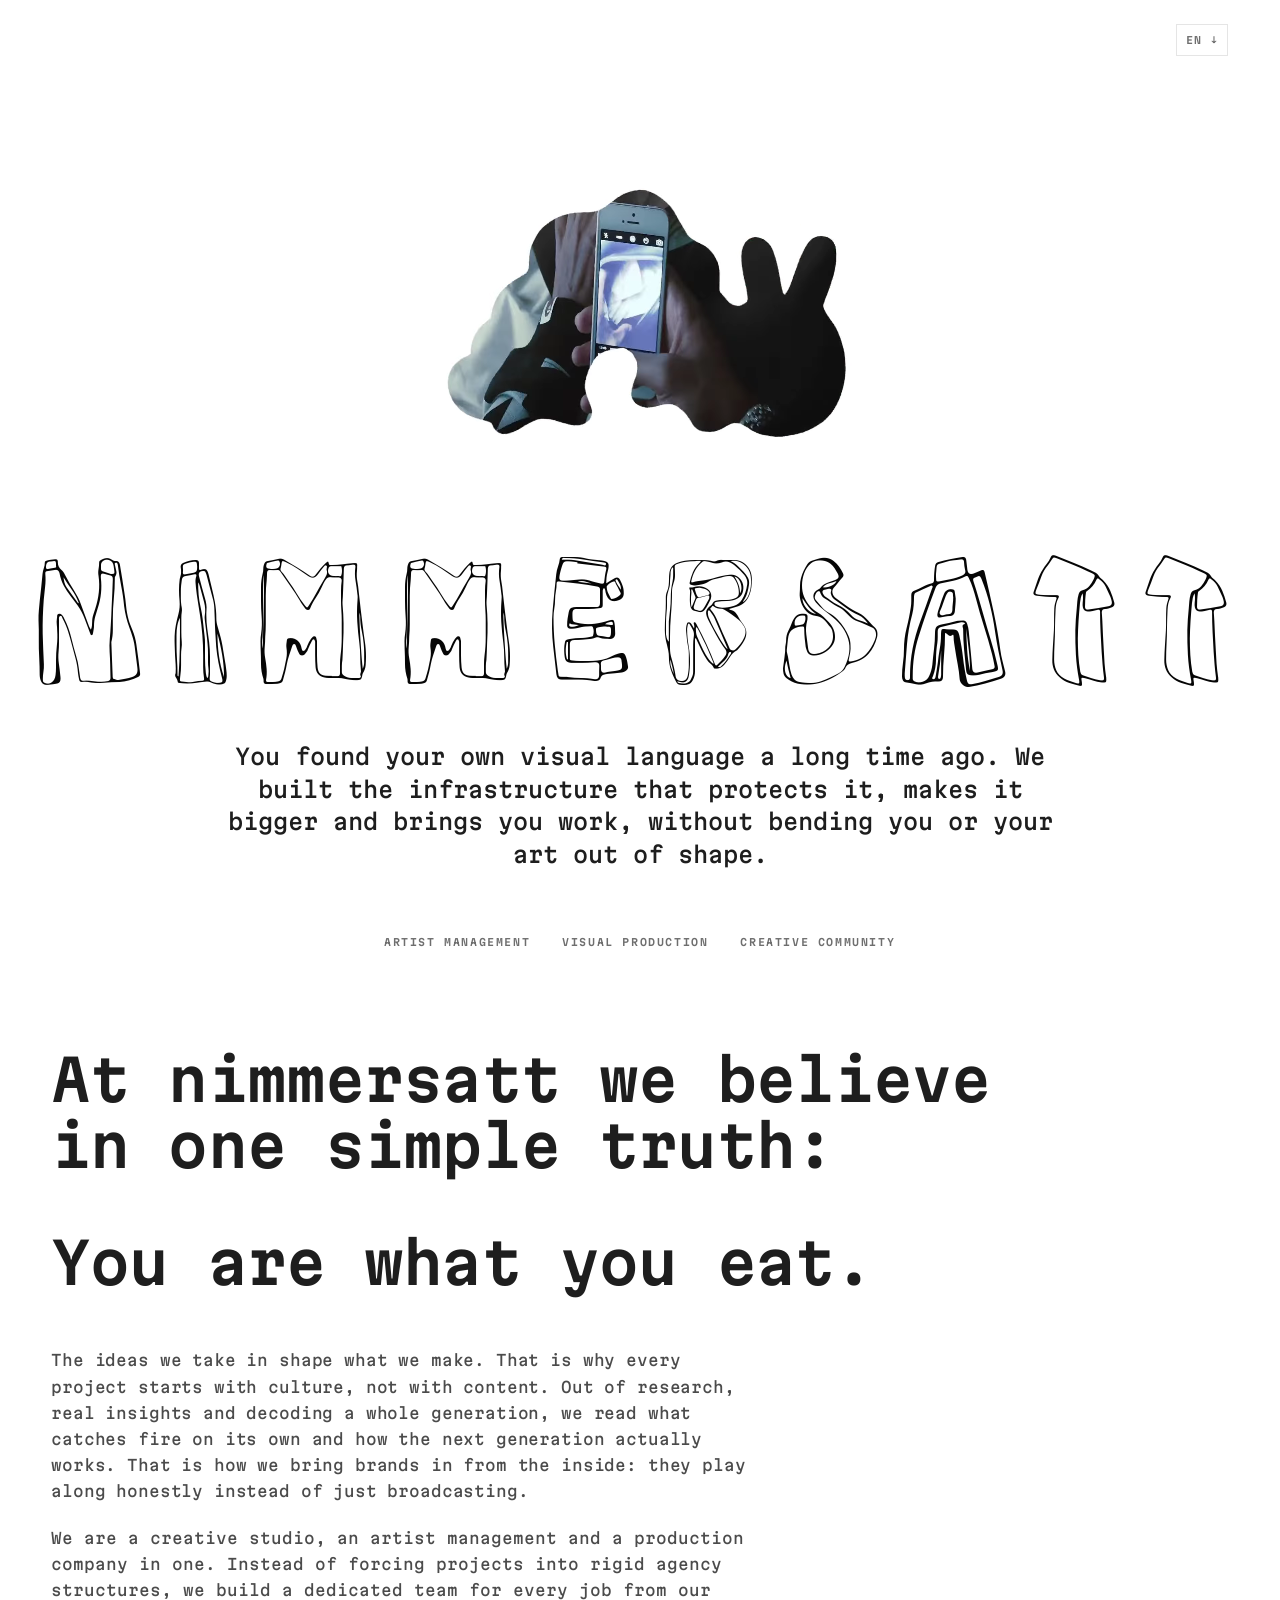
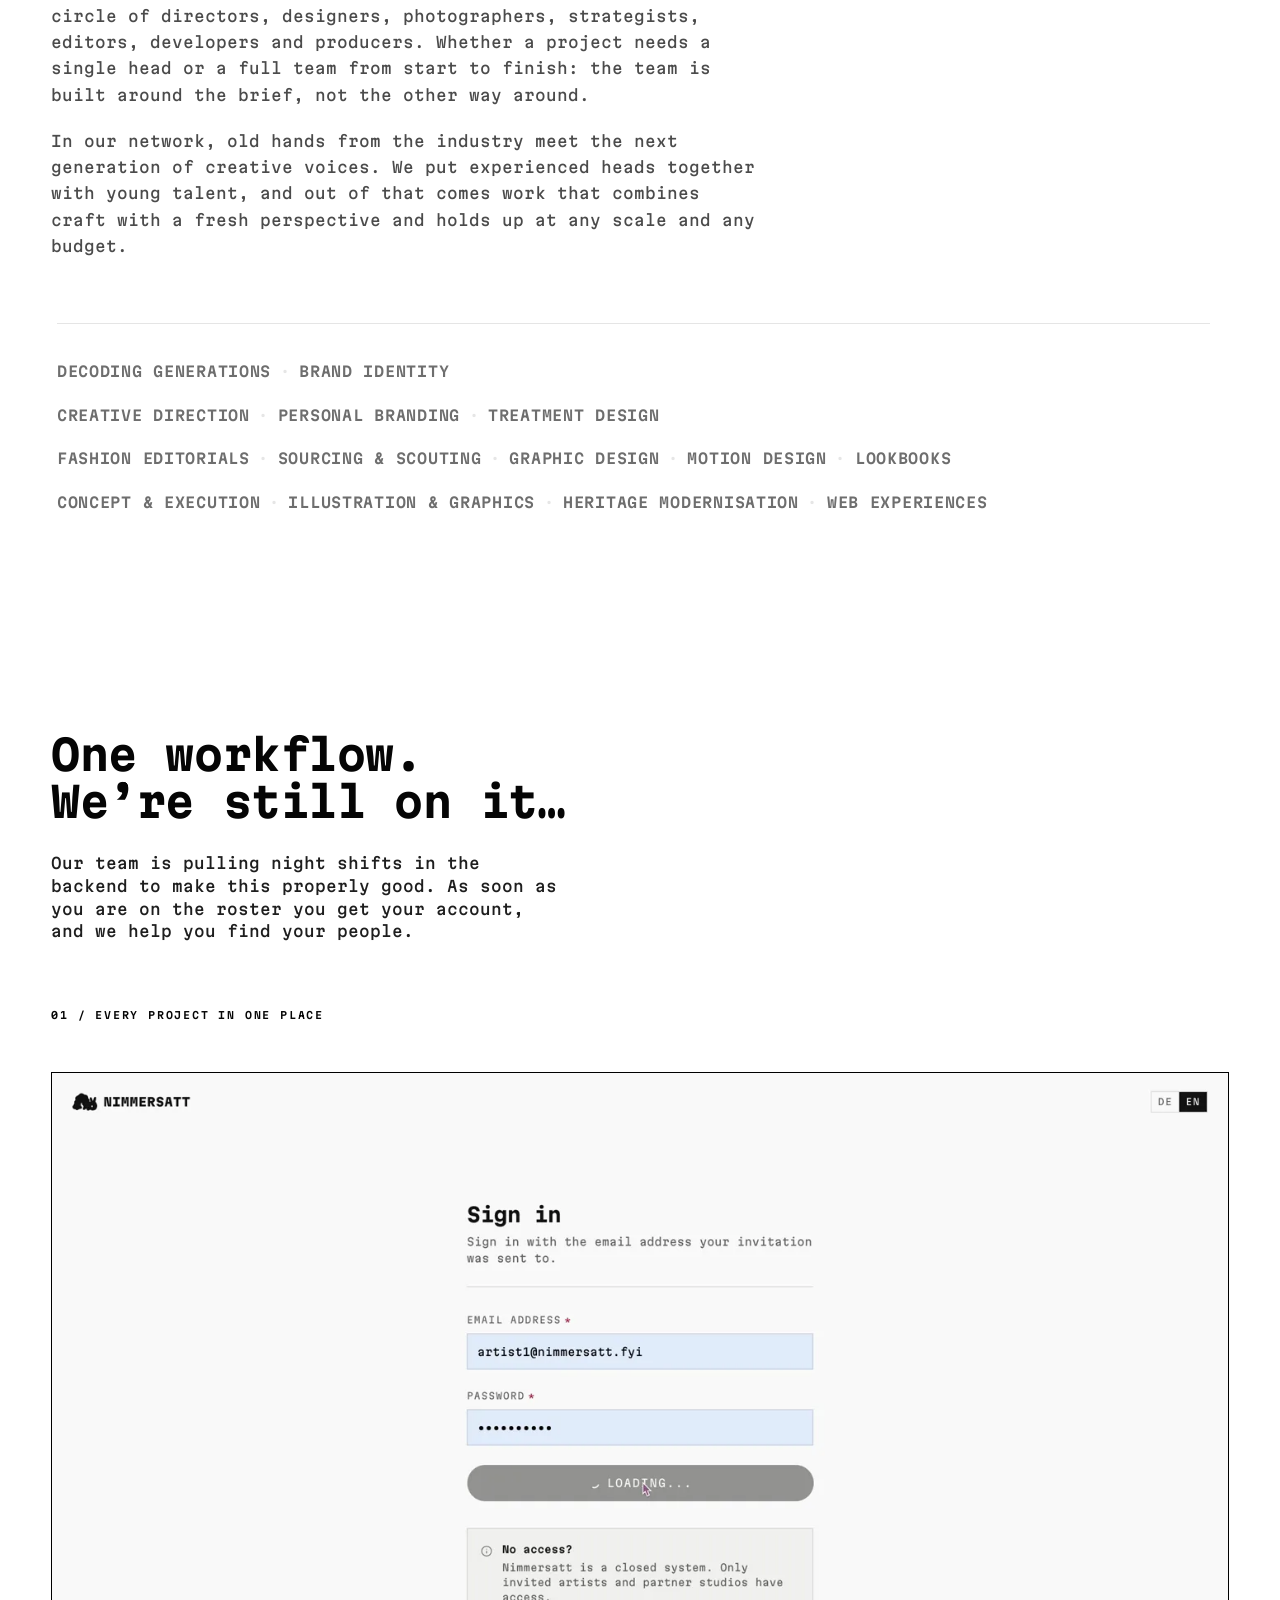
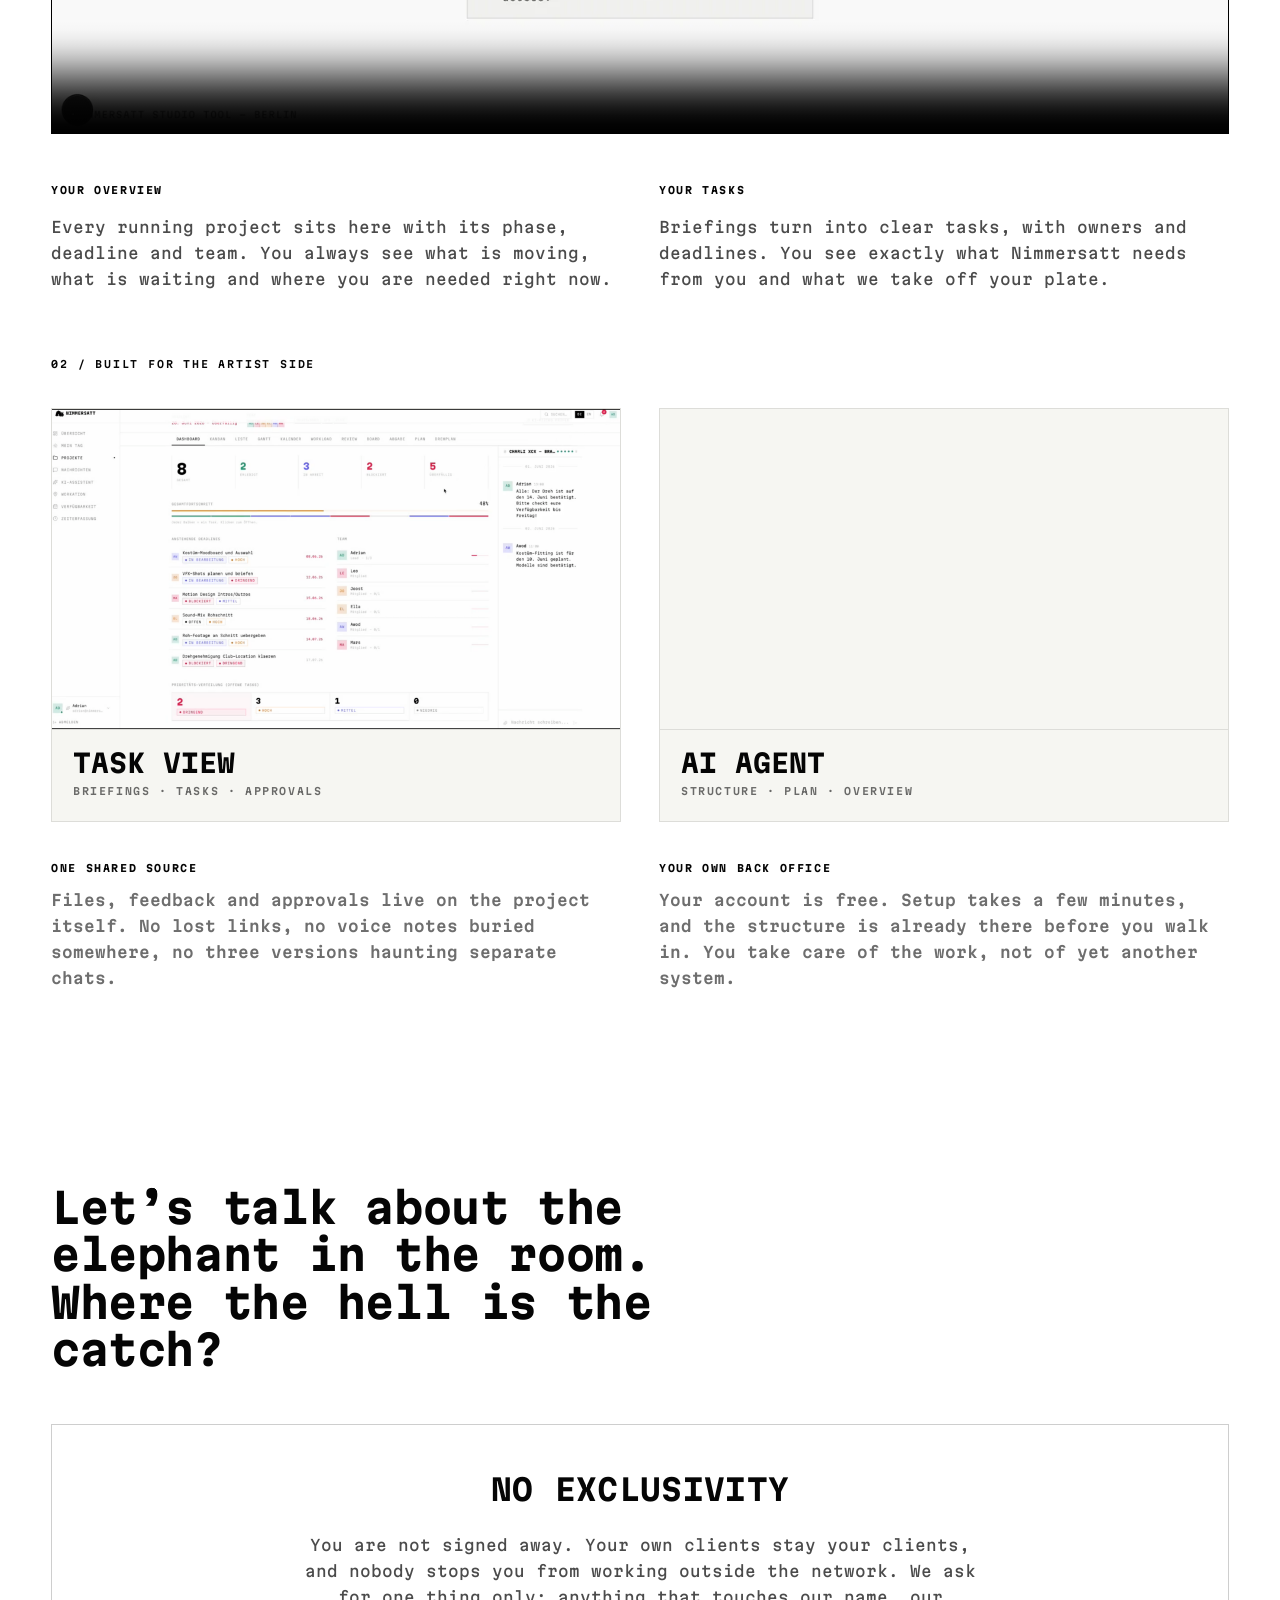
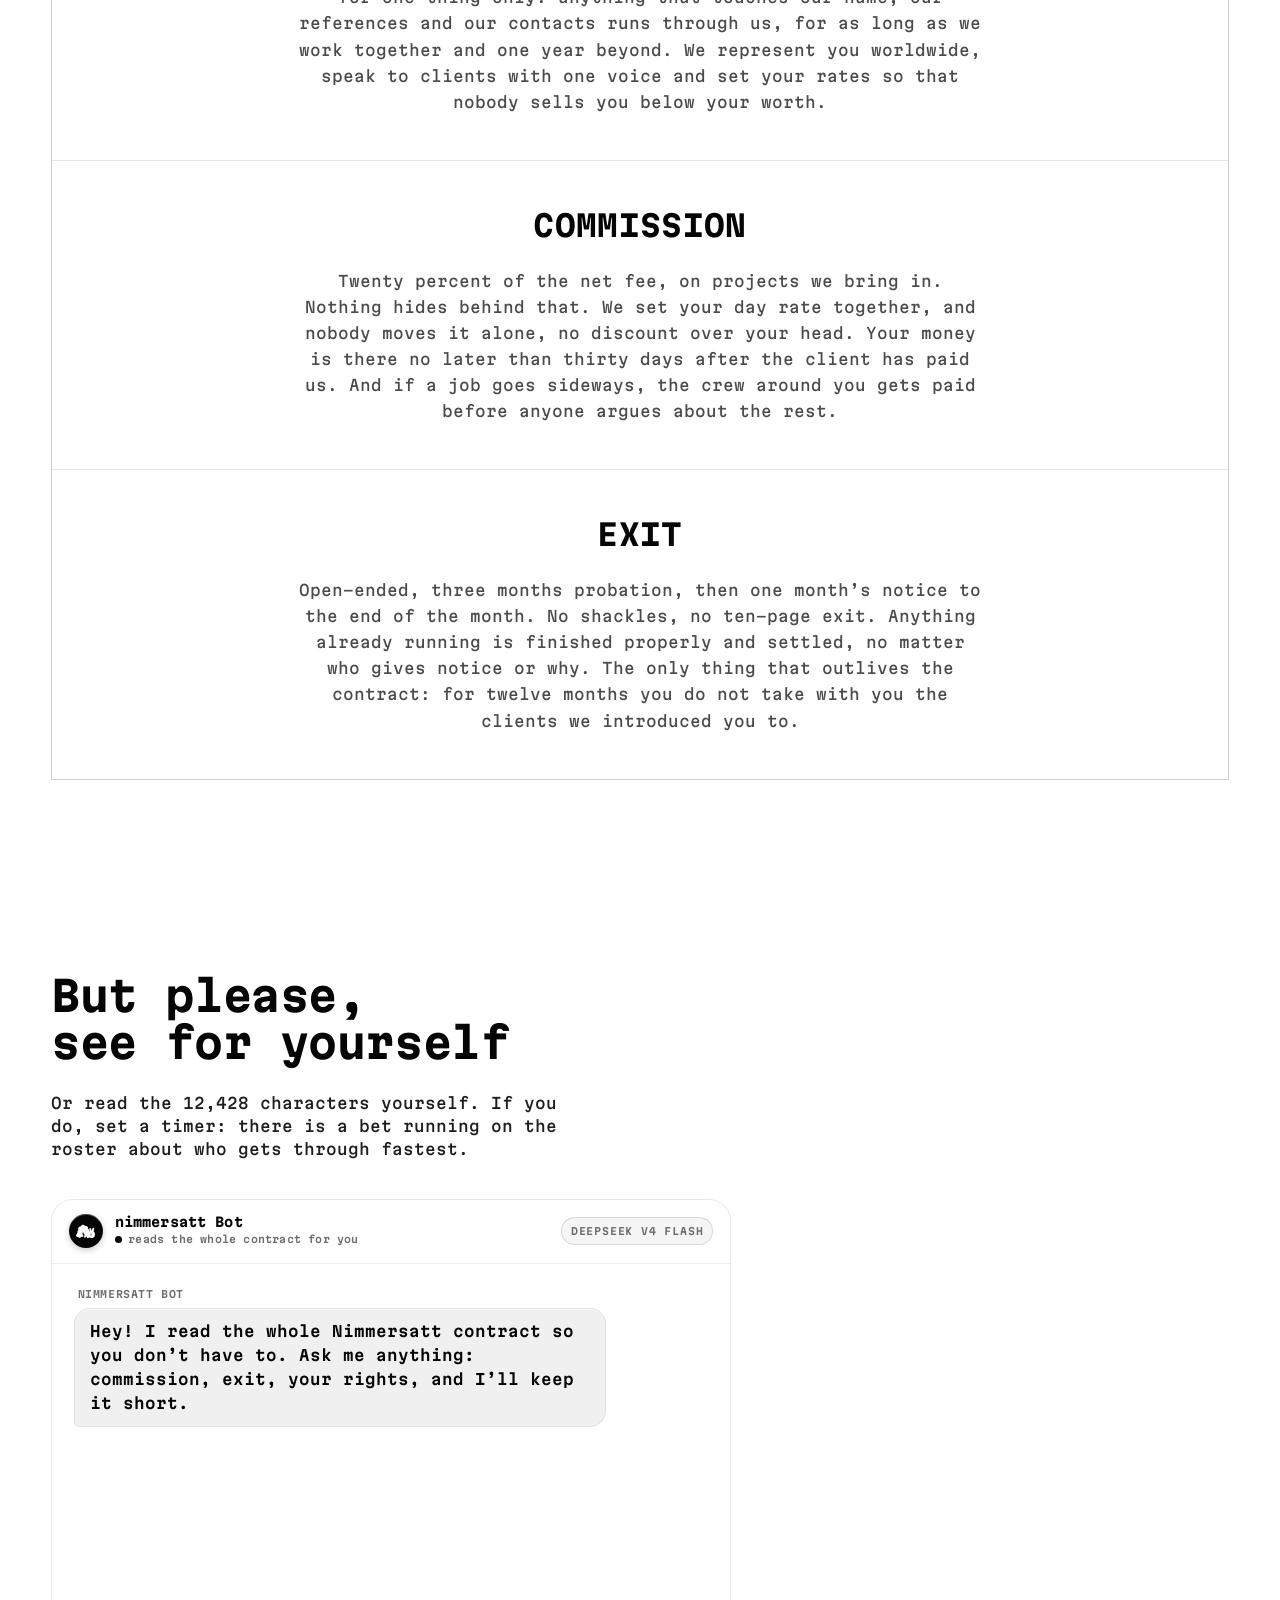
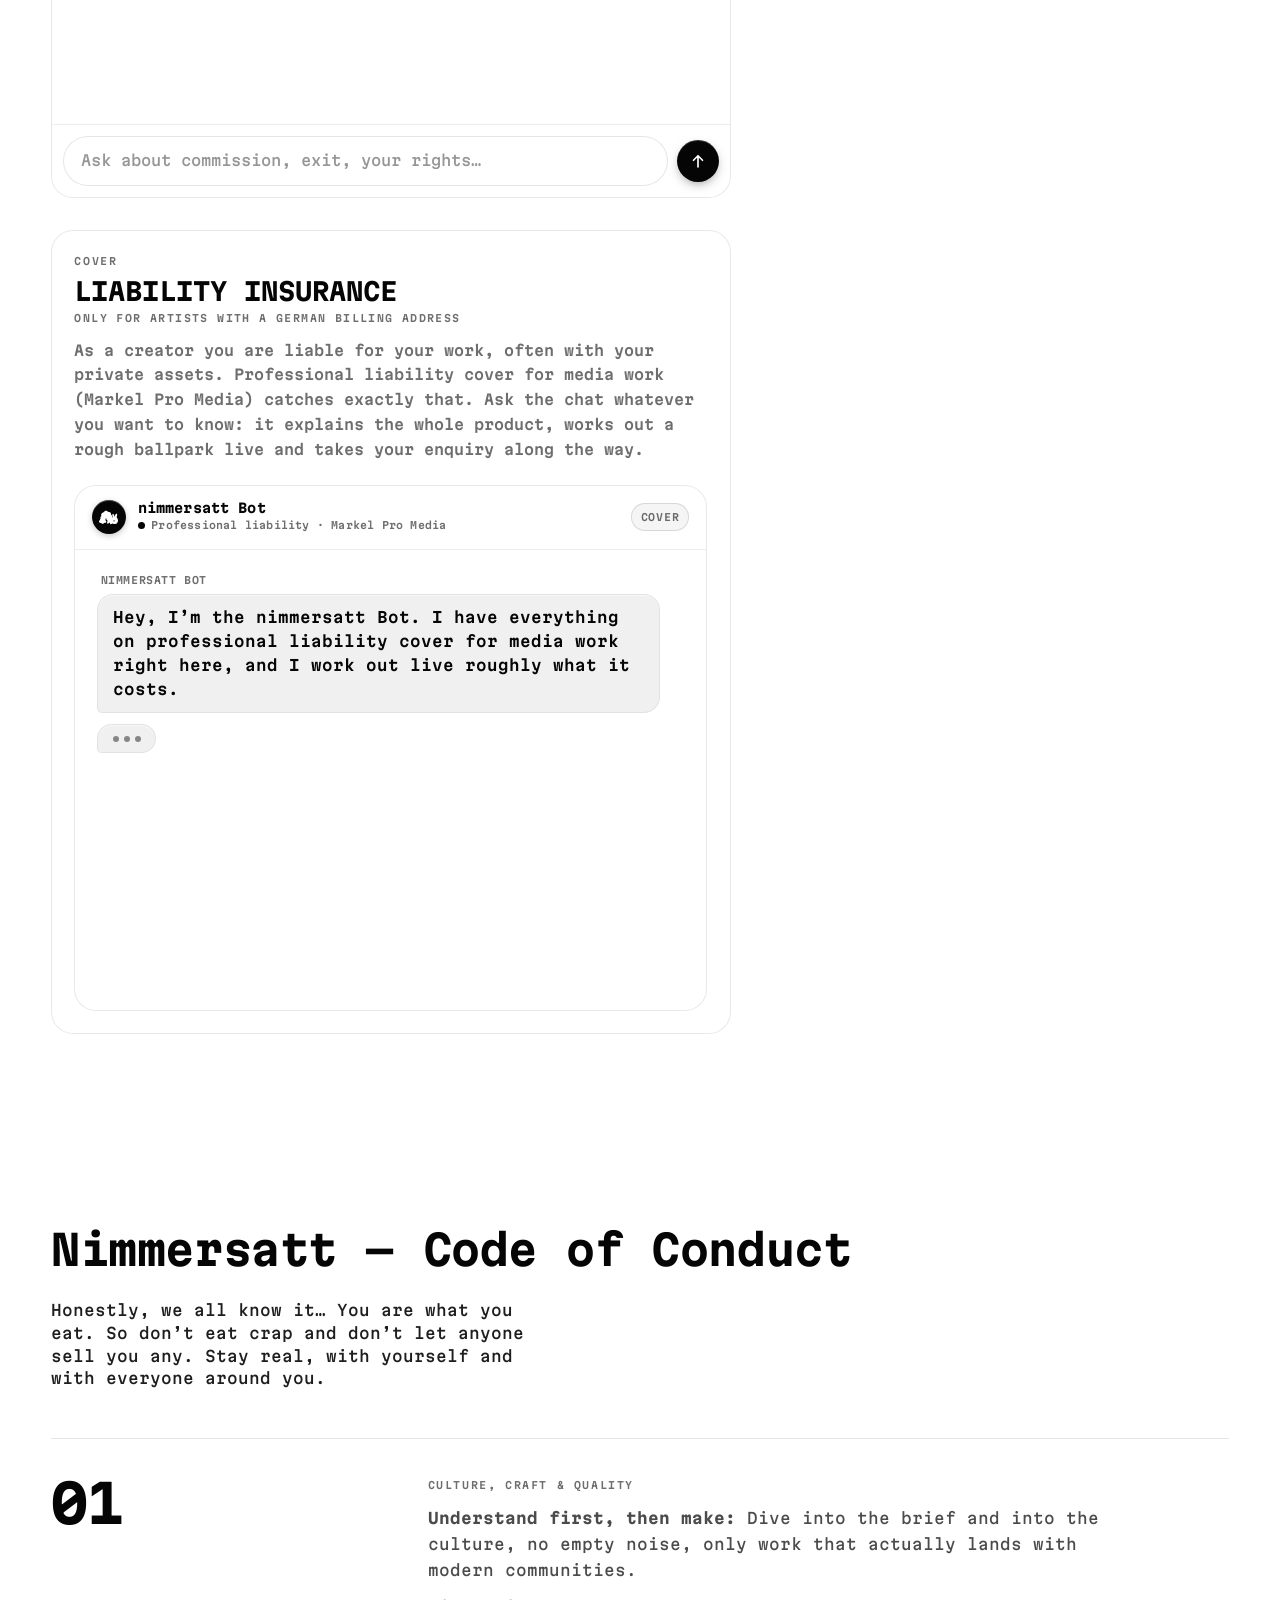
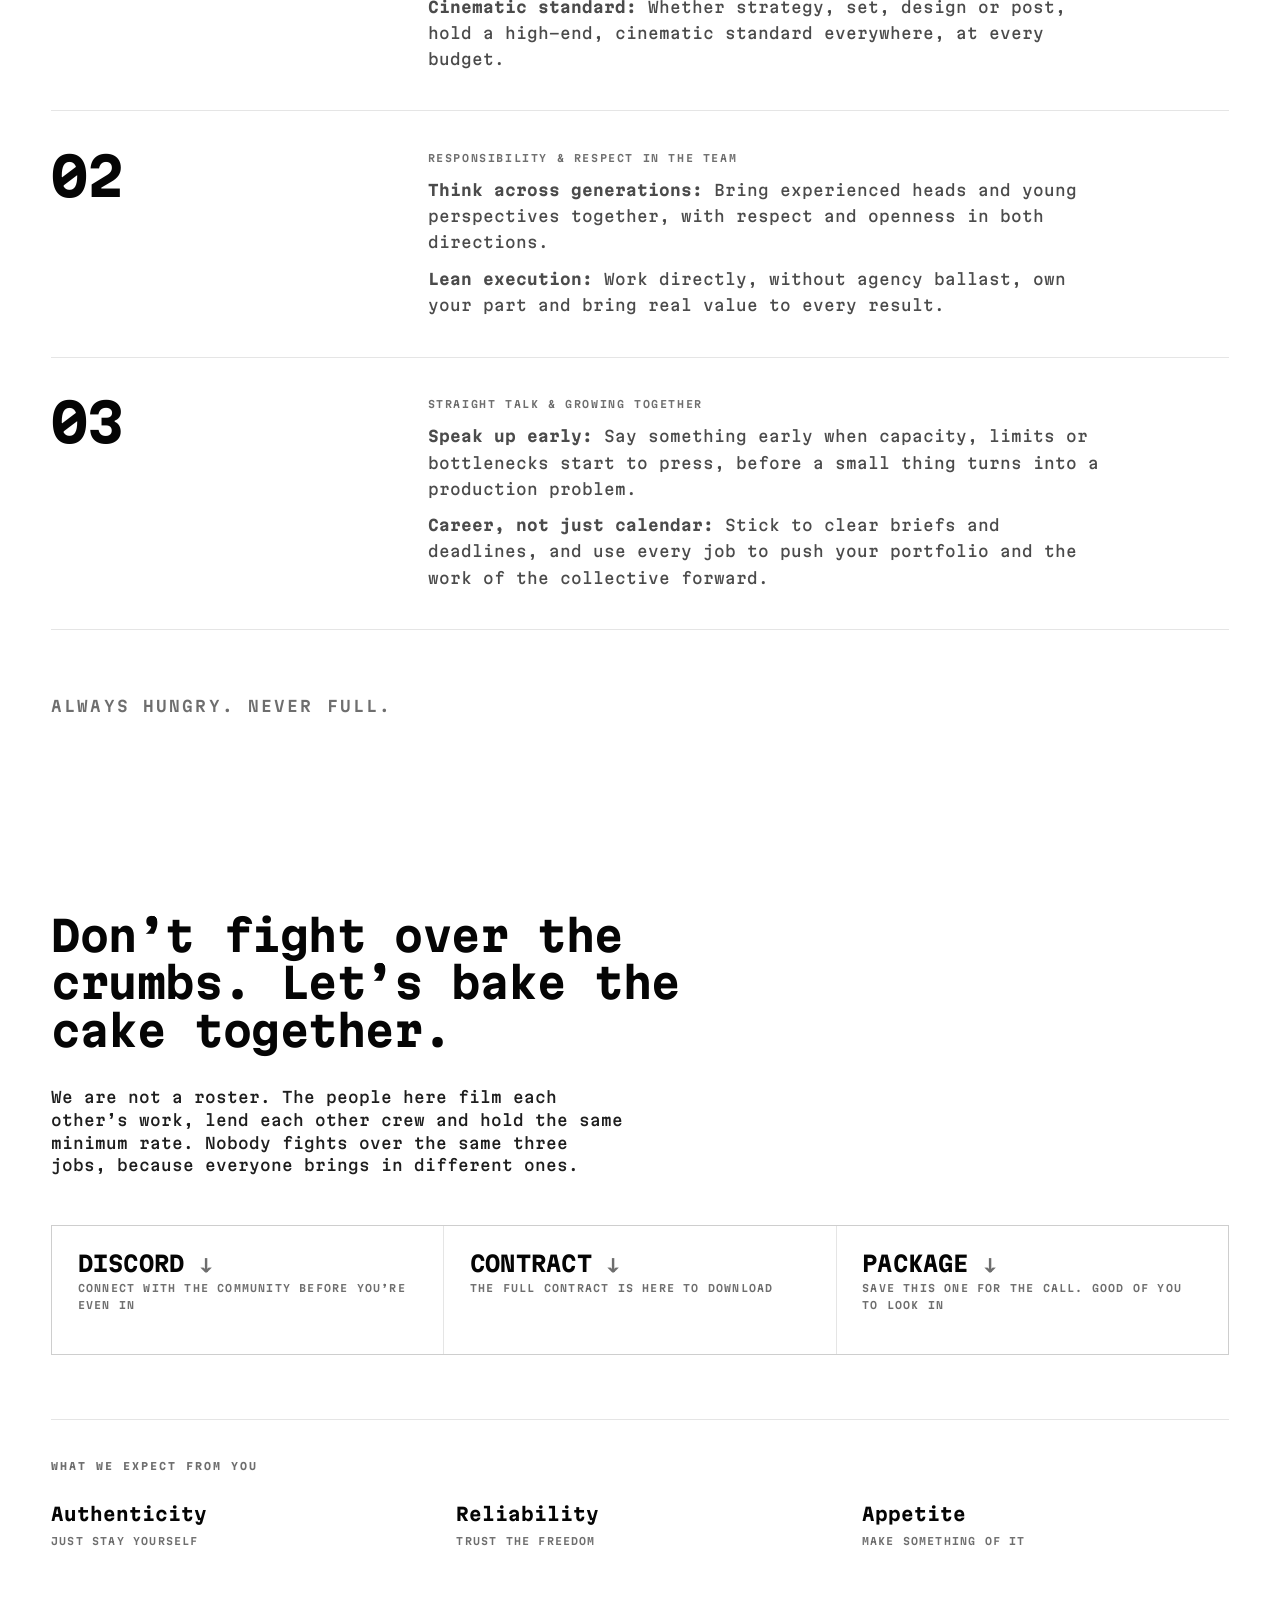
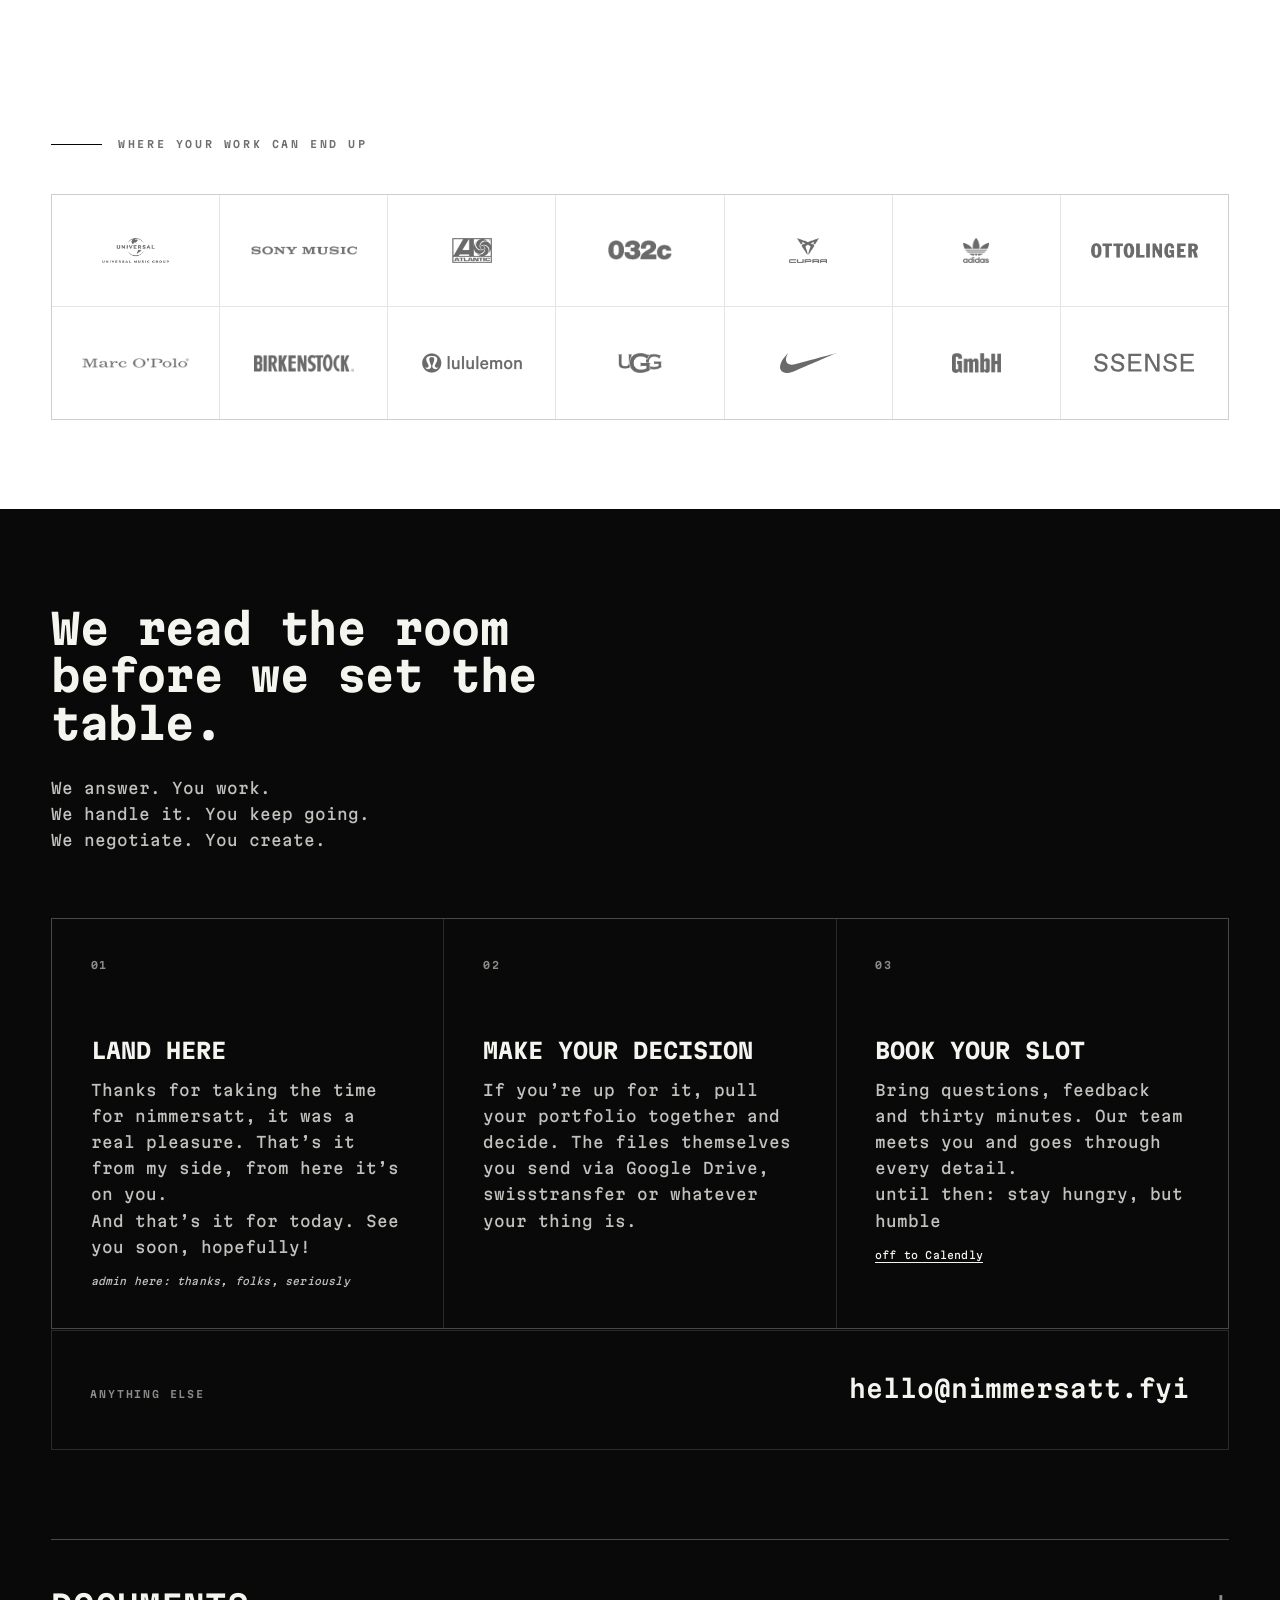
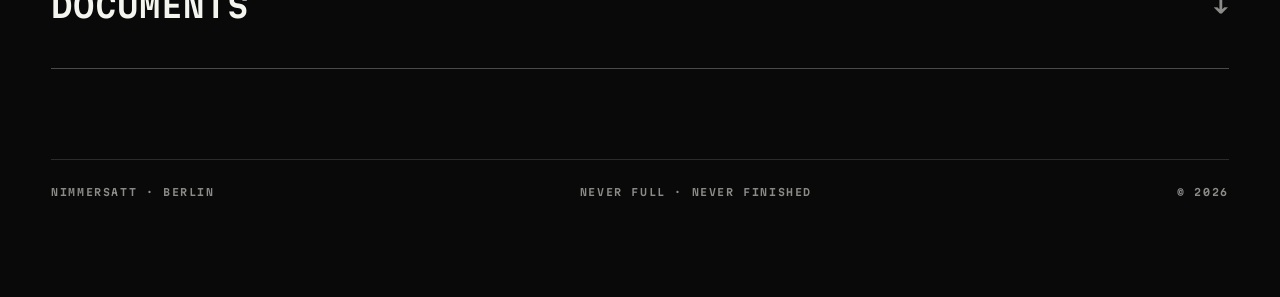
==== commit 8b59579e: "The "Auf die Liste" sign-up form is gone, the insurance chat has the card Removed on request: the "A" ====
--- a/surge-artist-pitch-site/index.html
+++ b/surge-artist-pitch-site/index.html
@@ -280,78 +280,17 @@
           </form>
         </div>
 
-        <!-- Lead capture: get on the list, with KSK income context. Posts to
-             /api/lead (CRM-wireable via CRM_WEBHOOK_URL env, no code change). -->
+        <!-- Berufshaftpflicht (Markel Pro Media). The "Auf die Liste" sign-up form
+             that used to sit above it was removed on 2026-08-23 on request, so
+             this card holds the insurance chat and nothing else. The card frame
+             is still .lead; api/lead.js is now unreferenced by the page. -->
         <div class="lead" data-animate>
-          <div class="lead__head">
-            <span class="lead__mark" aria-hidden="true">
-              <svg viewBox="0 0 2930 2060" fill="currentColor" fill-rule="evenodd" width="19" height="19" role="img" aria-label="Nimmersatt"><path d="M1809.50,2058.34C1797.94,2056.97 1789.75,2055.60 1783.43,2053.98C1758.54,2047.62 1740.07,2034.51 1726.47,2013.55C1719.66,2003.07 1716.26,1996.14 1710.72,1981.50C1704.92,1966.17 1701.83,1954.57 1698.06,1934.00C1693.85,1911.03 1691.59,1902.94 1686.35,1892.09C1678.20,1875.23 1663.57,1863.28 1641.96,1855.85C1633.01,1852.77 1631.75,1852.59 1618.50,1852.63C1606.22,1852.66 1603.39,1853.00 1595.50,1855.38C1568.56,1863.50 1548.08,1876.63 1498.43,1917.60C1444.27,1962.29 1426.42,1972.70 1393.89,1978.55C1381.60,1980.76 1360.35,1981.46 1347.50,1980.07C1300.50,1974.98 1267.09,1954.66 1253.96,1923.17C1247.48,1907.64 1243.28,1878.60 1244.47,1857.57C1246.10,1828.67 1251.90,1805.49 1269.50,1757.50C1295.11,1687.70 1299.66,1667.44 1301.97,1613.24C1303.50,1577.19 1301.05,1531.11 1296.37,1508.00C1292.85,1490.62 1285.54,1474.49 1274.63,1460.00C1266.63,1449.37 1247.23,1430.46 1231.50,1417.95C1191.40,1386.07 1183.58,1379.60 1174.19,1370.57C1141.29,1338.87 1126.50,1309.43 1122.99,1268.63C1121.74,1254.04 1122.84,1238.74 1127.01,1213.00C1133.00,1176.00 1133.08,1164.38 1127.42,1152.43C1115.13,1126.44 1069.01,1122.52 1044.24,1145.34C1037.45,1151.61 1034.77,1156.97 1034.23,1165.36C1033.80,1172.06 1034.04,1173.12 1038.09,1182.50C1042.39,1192.46 1042.41,1192.56 1042.79,1206.50C1043.53,1233.51 1038.15,1249.88 1014.72,1291.97C995.47,1326.52 990.97,1341.05 991.02,1368.47C991.13,1439.55 1032.15,1546.59 1074.20,1585.52C1077.63,1588.70 1089.00,1598.14 1099.47,1606.50C1124.17,1626.23 1130.97,1633.65 1138.84,1649.51C1151.54,1675.05 1154.94,1709.07 1147.56,1736.61C1137.22,1775.16 1105.90,1807.49 1060.42,1826.56C1040.76,1834.80 1014.07,1841.66 954.00,1853.89C876.03,1869.76 847.27,1876.67 813.50,1887.67C773.81,1900.59 752.04,1911.32 689.00,1949.01C638.50,1979.20 619.81,1989.15 595.20,1998.93C554.90,2014.95 511.49,2020.51 473.00,2014.59C453.94,2011.65 441.91,2006.44 431.11,1996.44C422.99,1988.92 418.02,1981.15 406.83,1958.50C401.67,1948.05 396.01,1937.41 394.25,1934.86C381.04,1915.69 355.05,1906.65 279.50,1894.96C255.05,1891.18 239.84,1887.63 219.25,1880.92C171.68,1865.40 127.56,1842.36 90.00,1813.40C74.46,1801.42 47.43,1774.34 37.20,1760.50C17.55,1733.93 5.94,1706.47 1.90,1677.00C0.03,1663.42 0.29,1629.45 2.38,1614.00C8.96,1565.33 28.17,1520.44 57.47,1485.31C66.89,1474.01 75.69,1466.66 108.05,1443.07C121.95,1432.93 136.13,1422.00 139.56,1418.79C149.01,1409.96 149.25,1409.04 150.07,1379.00C150.71,1355.38 150.95,1352.84 153.43,1344.50C158.91,1326.10 167.59,1310.17 194.03,1270.00C215.59,1237.26 223.54,1223.46 227.58,1211.78C230.10,1204.47 230.42,1202.21 230.30,1192.50C230.17,1181.89 229.34,1176.24 221.48,1132.50C215.63,1099.93 216.23,1056.96 223.08,1018.00C232.65,963.56 255.00,914.34 289.38,872.00C300.91,857.79 314.24,845.04 330.91,832.27C356.69,812.52 366.00,802.09 366.00,792.93C366.00,786.14 362.04,771.79 345.50,718.50C336.31,688.88 333.20,674.88 331.90,657.15C327.47,597.08 341.53,528.82 370.06,471.88C397.70,416.71 436.41,372.26 486.00,338.77C493.43,333.75 504.00,326.43 509.50,322.50C534.48,304.65 551.10,297.58 616.50,277.01C646.97,267.43 663.86,261.16 678.97,253.82C690.28,248.32 692.23,246.96 699.98,239.13C704.68,234.38 716.82,219.47 726.98,206.00C746.92,179.53 753.03,172.57 773.34,153.15C809.65,118.46 852.94,83.26 893.00,55.83C937.14,25.62 971.84,11.60 1021.99,3.71C1033.78,1.85 1039.82,1.58 1069.50,1.56C1099.31,1.53 1105.53,1.81 1120.00,3.78C1182.02,12.25 1244.80,33.00 1298.34,62.75C1325.11,77.62 1337.80,87.06 1360.50,109.01C1392.80,140.24 1401.19,147.55 1414.58,156.18C1427.42,164.45 1446.51,171.59 1463.50,174.49C1474.76,176.41 1494.14,176.65 1509.00,175.06C1556.14,169.99 1621.76,183.65 1674.59,209.53C1767.92,255.25 1835.19,341.47 1855.96,442.00C1861.89,470.70 1862.33,476.30 1862.54,525.00C1862.74,575.06 1863.22,580.34 1869.00,596.16C1877.26,618.80 1890.55,632.94 1935.50,666.95C1954.60,681.41 1968.20,693.13 1976.13,701.99C1995.72,723.87 2010.09,752.59 2015.91,781.50C2020.77,805.60 2020.66,826.32 2015.47,870.50C2007.76,936.03 2012.41,961.85 2039.08,1001.50C2049.89,1017.58 2054.76,1022.75 2062.78,1026.69C2067.95,1029.23 2069.52,1029.50 2079.00,1029.50C2088.30,1029.50 2090.15,1029.19 2095.22,1026.82C2106.63,1021.47 2114.72,1011.16 2117.00,999.06C2118.20,992.67 2117.14,979.71 2113.39,955.00C2108.95,925.77 2101.73,894.61 2085.35,834.00C2058.83,735.89 2050.99,694.22 2049.34,642.50C2046.97,568.58 2069.63,516.40 2114.00,493.58C2131.36,484.65 2147.11,481.40 2168.89,482.27C2221.88,484.38 2272.65,520.81 2301.70,577.54C2312.40,598.44 2328.79,644.11 2341.38,688.11C2349.16,715.28 2358.89,753.69 2370.50,803.00C2386.05,869.10 2394.07,900.24 2396.85,905.42C2401.94,914.89 2411.29,918.80 2416.47,913.62C2421.19,908.90 2429.08,890.67 2443.80,850.50C2452.91,825.61 2458.82,807.25 2471.06,765.72C2484.86,718.93 2491.83,696.75 2506.36,653.50C2528.12,588.70 2541.18,556.88 2559.30,524.50C2579.08,489.17 2603.53,462.73 2627.50,450.73C2642.33,443.31 2666.24,439.34 2690.00,440.34C2720.36,441.63 2742.13,450.20 2760.13,467.97C2808.85,516.08 2813.88,625.48 2774.97,790.50C2768.22,819.09 2767.40,821.87 2750.97,872.00C2721.54,961.78 2717.51,982.18 2724.90,1004.00C2732.88,1027.58 2746.25,1047.76 2789.81,1101.91C2821.89,1141.79 2829.30,1153.04 2847.86,1190.00C2878.71,1251.46 2905.93,1330.96 2919.93,1400.50C2929.83,1449.66 2931.83,1510.78 2925.46,1569.50C2916.29,1653.95 2887.45,1742.44 2844.45,1818.00C2813.51,1872.38 2773.39,1915.24 2717.00,1954.19C2691.70,1971.66 2646.74,1995.41 2616.00,2007.54C2559.12,2029.99 2498.00,2043.79 2436.56,2048.07C2403.21,2050.39 2353.76,2048.44 2321.00,2043.52C2276.23,2036.78 2258.54,2030.01 2202.50,1998.14C2156.13,1971.77 2135.81,1964.73 2106.00,1964.68C2084.12,1964.65 2063.94,1969.50 2042.50,1979.95C2032.48,1984.84 2025.08,1989.86 2002.23,2007.34C1984.68,2020.75 1966.30,2029.94 1937.50,2039.68C1900.55,2052.18 1860.26,2059.18 1827.28,2058.85C1819.15,2058.77 1811.15,2058.54 1809.50,2058.34ZM2337.31,1662.52C2369.59,1655.68 2396.54,1621.22 2404.58,1576.50C2407.00,1563.09 2407.00,1537.21 2404.60,1524.07C2398.85,1492.61 2384.13,1466.01 2364.08,1450.83C2336.56,1430.00 2302.60,1432.74 2277.11,1457.85C2259.94,1474.76 2247.96,1500.49 2243.98,1529.00C2242.47,1539.86 2242.70,1563.48 2244.43,1574.24C2248.72,1600.86 2259.02,1623.39 2274.35,1639.65C2292.94,1659.38 2314.76,1667.30 2337.31,1662.52Z"/></svg>
-            </span>
-            <span class="lead__headtext">
-              <span class="lead__title" data-i18n="lead.title">Auf die Liste</span>
-              <span class="lead__sub" data-i18n="lead.sub">Kurz vorstellen, dann melden wir uns</span>
-            </span>
-          </div>
-          <form class="lead__body" id="leadForm" novalidate>
-            <p class="lead__intro" data-i18n="lead.intro">Wir fragen kurz nach deinem ungefähren Verdienst, weil er die Basis für deine Absicherung über die Künstlersozialkasse (KSK) ist: Daraus berechnen sich deine Beiträge zu Kranken-, Pflege- und Rentenversicherung, und über die KSK zahlst du davon nur etwa die Hälfte. Eine grobe Größenordnung reicht uns völlig.</p>
-
-            <div class="lead__row">
-              <label class="lead__field">
-                <span class="lead__label" data-i18n="lead.first">Vorname</span>
-                <input class="lead__input" id="leadFirst" name="firstName" type="text" autocomplete="given-name" required />
-              </label>
-              <label class="lead__field">
-                <span class="lead__label" data-i18n="lead.last">Nachname</span>
-                <input class="lead__input" id="leadLast" name="lastName" type="text" autocomplete="family-name" required />
-              </label>
-            </div>
-
-            <div class="lead__field">
-              <span class="lead__label" data-i18n="lead.period">Zeitraum</span>
-              <div class="lead__toggle" role="radiogroup" aria-label="Zeitraum" data-i18n-attr="aria-label:lead.period">
-                <input type="radio" id="leadPeriodMonthly" name="incomePeriod" value="monthly" checked />
-                <label for="leadPeriodMonthly" data-i18n="lead.monthly">Monatlich</label>
-                <input type="radio" id="leadPeriodYearly" name="incomePeriod" value="yearly" />
-                <label for="leadPeriodYearly" data-i18n="lead.yearly">Jährlich</label>
-              </div>
-            </div>
-
-            <div class="lead__field">
-              <span class="lead__label" id="leadIncomeLabel">Ungefährer Verdienst (im Monat)</span>
-              <select class="lead__select" id="leadIncome" name="incomeBand" aria-labelledby="leadIncomeLabel">
-                <option value="" selected data-i18n="lead.choose">Bitte wählen…</option>
-                <option value="lt-3900" data-m="unter 325 €" data-y="unter 3.900 €" data-m-en="under €325" data-y-en="under €3,900">unter 325 €</option>
-                <option value="3900-10000" data-m="325 – 850 €" data-y="3.900 – 10.000 €" data-m-en="€325 – €850" data-y-en="€3,900 – €10,000">325 – 850 €</option>
-                <option value="10000-20000" data-m="850 – 1.700 €" data-y="10.000 – 20.000 €" data-m-en="€850 – €1,700" data-y-en="€10,000 – €20,000">850 – 1.700 €</option>
-                <option value="20000-35000" data-m="1.700 – 3.000 €" data-y="20.000 – 35.000 €" data-m-en="€1,700 – €3,000" data-y-en="€20,000 – €35,000">1.700 – 3.000 €</option>
-                <option value="35000-50000" data-m="3.000 – 4.200 €" data-y="35.000 – 50.000 €" data-m-en="€3,000 – €4,200" data-y-en="€35,000 – €50,000">3.000 – 4.200 €</option>
-                <option value="gt-50000" data-m="über 4.200 €" data-y="über 50.000 €" data-m-en="over €4,200" data-y-en="over €50,000">über 4.200 €</option>
-              </select>
-            </div>
-
-            <p class="lead__disclaimer" data-i18n="lead.disclaimer">Die Angabe ist freiwillig und nur eine grobe Selbsteinschätzung für unser Gespräch, keine offizielle Meldung an die KSK. Bitte gib einen realistischen Wert an und keine Wunschzahlen „ins Blaue“: Unrichtige oder unvollständige Angaben gegenüber der Künstlersozialkasse können zu Beitragsnachzahlungen und nach § 36 KSVG zu einem Bußgeld führen. Diese Information ersetzt keine Rechts- oder Steuerberatung; verbindliche Auskünfte erteilt allein die KSK.</p>
-
-            <button class="lead__submit" type="submit" id="leadSubmit" data-i18n="lead.submit">Auf die Liste</button>
-            <p class="lead__note" id="leadNote" role="status" aria-live="polite"></p>
-
-            <div class="lead__done">
-              <strong data-i18n="lead.doneT">Danke, du stehst auf der Liste.</strong>
-              <p data-i18n="lead.doneP">Wir melden uns bei dir. Bis dahin: bleib hungrig.</p>
-            </div>
-          </form>
-
-          <!-- Berufshaftpflicht funnel (Markel Pro Media). Since 2026-08-23 it sits
-               inside the "Auf die Liste" card itself — same frame as the sign-up
-               form, one hairline below it — and runs in both languages. The form
-               above is a sibling, not a parent: the funnel has its own <form>, and
-               forms cannot nest.
-               There is no second dropdown any more (2026-08-23): the chat IS the
-               block, and it answers the whole product itself — see topics() in
-               js/funnel.js, which now holds every fact that used to sit in a
-               static list above it. Keep those numbers in sync with the tariff
-               table in js/funnel.js and with agent/nimmersatt-versicherung-de.md,
-               the contract chat's second knowledge source. The one-time Germany
-               note below is raised on the first tap inside the chat. -->
+          <!-- The chat IS the block: no dropdown, no static fact list above it.
+               Everything the product says lives in topics() in js/funnel.js.
+               Keep those numbers in sync with the tariff table in js/funnel.js
+               and with agent/nimmersatt-versicherung-de.md, the contract chat's
+               second knowledge source. The one-time Germany note below is
+               raised on the first tap inside the chat. -->
           <div class="ifunnel-slot" id="versicherung">
             <p class="ifunnel-slot__eyebrow" data-i18n="ins.eyebrow">Absicherung</p>
             <h3 class="ifunnel-slot__title" data-i18n="ins.title">Haftpflichtversicherung</h3>
@@ -603,7 +542,7 @@
     var NUDGE_DE =
       'Kurz am Rande, weil du wirklich drin bist: § 12.7 gibt dir vier Wochen, ' +
       'um uns zu zeigen, wie du gegen Leistungsverzug abgesichert bist. Der ' +
-      'Versicherungs-Chat direkt unter dem Anmeldeformular („Auf die Liste“) ' +
+      'Versicherungs-Chat direkt unter diesem Fenster („Haftpflichtversicherung“) ' +
       'erklärt dir das Ganze und erledigt es in ein paar Minuten.';
     function nudgeLine() { return L('ins.nudge', NUDGE_DE); }
     var TOPIC_RE = /(vertrag|contract|provision|commission|honorar|fee|tagessatz|day.?rate|k(ü|ue)ndig|notice|laufzeit|term|probezeit|exklusiv|exclusiv|nutzungsrecht|urheber|copyright|licen|lizenz|credit|namensnennung|datenschutz|dsgvo|privacy|pitch|akquise|one.?voice|vetting|zahlung|payment|frist|deadline|paragraf|paragraph|§)/i;
@@ -768,85 +707,5 @@
     });
   })();
   </script>
-
-  <!-- Lead block: period toggle relabels the income bands, submit posts to
-       /api/lead and swaps to a thank-you state. -->
-  <script>
-  (function () {
-    var form = document.getElementById('leadForm');
-    if (!form) return;
-    var income = document.getElementById('leadIncome');
-    var incomeLabel = document.getElementById('leadIncomeLabel');
-    var note = document.getElementById('leadNote');
-    var submit = document.getElementById('leadSubmit');
-
-    function L(key, fallback) {
-      return (window.nsatLang && window.nsatLang.t) ? window.nsatLang.t(key, fallback) : fallback;
-    }
-    function isEN() {
-      return !!(window.nsatLang && window.nsatLang.get && window.nsatLang.get() === 'en');
-    }
-
-    function currentPeriod() {
-      var y = document.getElementById('leadPeriodYearly');
-      return (y && y.checked) ? 'yearly' : 'monthly';
-    }
-
-    // Relabel the income bands and the field label when the period switches.
-    function applyPeriod() {
-      var yearly = currentPeriod() === 'yearly';
-      incomeLabel.textContent = yearly
-        ? L('lead.incomeY', 'Ungefährer Verdienst (im Jahr)')
-        : L('lead.incomeM', 'Ungefährer Verdienst (im Monat)');
-      // English uses "1,700" where German uses "1.700" — same amount, opposite
-      // meaning of the separator, so the bands carry both spellings.
-      var suffix = (yearly ? 'data-y' : 'data-m') + (isEN() ? '-en' : '');
-      Array.prototype.forEach.call(income.options, function (opt) {
-        var t = opt.getAttribute(suffix) || opt.getAttribute(yearly ? 'data-y' : 'data-m');
-        if (t) opt.textContent = t;
-      });
-    }
-    document.addEventListener('nsat:langchange', applyPeriod);
-    form.addEventListener('change', function (e) {
-      if (e.target && e.target.name === 'incomePeriod') applyPeriod();
-    });
-    applyPeriod();
-
-    form.addEventListener('submit', function (e) {
-      e.preventDefault();
-      note.className = 'lead__note';
-      var first = document.getElementById('leadFirst').value.trim();
-      var last = document.getElementById('leadLast').value.trim();
-      if (!first || !last) {
-        note.className = 'lead__note lead__note--error';
-        note.textContent = L('lead.errName', 'Bitte Vor- und Nachnamen ausfüllen.');
-        return;
-      }
-      var payload = {
-        firstName: first,
-        lastName: last,
-        incomePeriod: currentPeriod(),
-        incomeBand: income.value
-      };
-      submit.disabled = true;
-      note.textContent = L('lead.sending', 'Wird gesendet…');
-      fetch('/api/lead', {
-        method: 'POST',
-        headers: { 'Content-Type': 'application/json' },
-        body: JSON.stringify(payload)
-      })
-        .then(function (r) { if (!r.ok) throw new Error('bad'); return r.json(); })
-        .then(function () {
-          note.textContent = '';
-          form.classList.add('is-sent');
-        })
-        .catch(function () {
-          submit.disabled = false;
-          note.className = 'lead__note lead__note--error';
-          note.textContent = L('lead.errSend', 'Hat gerade nicht geklappt. Schreib uns einfach an hello@nimmersatt.fyi.');
-        });
-    });
-  })();
-  </script>
 </body>
 </html>
--- a/surge-artist-pitch-site/css/pitch.css
+++ b/surge-artist-pitch-site/css/pitch.css
@@ -696,12 +696,11 @@
   .hero__reel { max-width: min(78vw, 340px); margin-top: clamp(3.5rem, 16vw, 6rem); }
 }
 
-/* --- Lead capture: a short "get on the list" block that lives right under the
-   chat, in the same flat liquid-glass frame. First/last name + a rough income
-   band (KSK context), a disclaimer, and a CRM-wireable submit.
-   .lead is the card, not the form: the sign-up form (.lead__body) and the
-   Berufshaftpflicht block (.ifunnel-slot, styled in css/funnel.css) are two
-   siblings inside it, because the insurance funnel brings its own <form>. ---- */
+/* --- The card that used to hold the "Auf die Liste" sign-up form. That form
+   was removed on 2026-08-23 on request; the card frame stayed, and its only
+   child is now the Berufshaftpflicht block (.ifunnel-slot, styled in
+   css/funnel.css). Class name kept so the frame, the max-width and the
+   scroll-reveal hook stay where the rest of the page expects them. ---- */
 .lead {
   margin-top: clamp(1.4rem, 3vw, 2rem);
   max-width: 680px;
@@ -715,100 +714,6 @@
     inset 0 1px 0 rgba(255, 255, 255, 0.8),
     inset 0 0 0 1px rgba(255, 255, 255, 0.35);
   overflow: hidden;
-}
-.lead__head {
-  display: flex; align-items: center; gap: 0.75rem;
-  padding: 0.9rem 1.05rem;
-  border-bottom: 1px solid color-mix(in srgb, var(--fg) 7%, transparent);
-  background: color-mix(in srgb, var(--bg) 40%, transparent);
-}
-.lead__mark {
-  flex: 0 0 auto; width: 34px; height: 34px; border-radius: 50%;
-  display: grid; place-items: center;
-  color: var(--bg); background: var(--fg);
-  box-shadow: inset 0 1px 0 rgba(255, 255, 255, 0.28), 0 2px 6px rgba(5, 5, 5, 0.22);
-}
-.lead__mark svg { display: block; width: 19px; height: 19px; }
-.lead__headtext { display: flex; flex-direction: column; gap: 0.12rem; min-width: 0; }
-.lead__title { font-size: 0.82rem; font-weight: 700; color: var(--fg); line-height: 1.1; }
-.lead__sub { font-size: var(--text-label); letter-spacing: 0.02em; color: var(--muted); }
-
-.lead__body { padding: clamp(1rem, 2.4vw, 1.4rem); display: flex; flex-direction: column; gap: 0.9rem; }
-.lead__intro { margin: 0; font-size: 0.9rem; line-height: 1.6; color: var(--fg); }
-
-.lead__row { display: flex; gap: 0.6rem; }
-.lead__row .lead__field { flex: 1; }
-@media (max-width: 520px) { .lead__row { flex-direction: column; } }
-
-.lead__field { display: flex; flex-direction: column; gap: 0.32rem; }
-.lead__label {
-  font-size: var(--text-label); letter-spacing: 0.06em; text-transform: uppercase;
-  color: var(--muted); padding-inline: 0.15rem;
-}
-.lead__input, .lead__select {
-  appearance: none; width: 100%;
-  background: color-mix(in srgb, var(--bg) 82%, transparent);
-  color: var(--fg);
-  border: 1px solid color-mix(in srgb, var(--fg) 10%, transparent);
-  border-radius: 999px; padding: 0.72rem 1.05rem;
-  font: inherit; font-size: 0.92rem; font-weight: 500;
-  transition: border-color var(--dur-ui) var(--ease-spring), box-shadow var(--dur-ui) var(--ease-spring);
-}
-.lead__select {
-  background-image: url("data:image/svg+xml,%3Csvg xmlns='http://www.w3.org/2000/svg' viewBox='0 0 24 24' fill='none' stroke='%23050505' stroke-width='2' stroke-linecap='round' stroke-linejoin='round'%3E%3Cpath d='M6 9l6 6 6-6'/%3E%3C/svg%3E");
-  background-repeat: no-repeat; background-position: right 1rem center; background-size: 16px;
-  padding-right: 2.6rem; cursor: pointer;
-}
-.lead__input::placeholder { color: color-mix(in srgb, var(--fg) 42%, transparent); }
-.lead__input:focus, .lead__select:focus {
-  outline: none;
-  border-color: color-mix(in srgb, var(--fg) 32%, transparent);
-  box-shadow: 0 0 0 3px color-mix(in srgb, var(--fg) 8%, transparent);
-}
-
-/* period toggle — segmented monthly / yearly */
-.lead__toggle { display: inline-flex; padding: 3px; gap: 3px; border-radius: 999px;
-  background: color-mix(in srgb, var(--fg) 6%, transparent);
-  border: 1px solid color-mix(in srgb, var(--fg) 8%, transparent); align-self: flex-start; }
-.lead__toggle input { position: absolute; opacity: 0; pointer-events: none; }
-.lead__toggle label {
-  cursor: pointer; padding: 0.4rem 0.9rem; border-radius: 999px;
-  font-size: 0.82rem; font-weight: 600; color: var(--muted);
-  transition: background var(--dur-ui) var(--ease-spring), color var(--dur-ui) var(--ease-spring);
-}
-.lead__toggle input:checked + label { background: var(--fg); color: var(--bg); }
-.lead__toggle input:focus-visible + label { box-shadow: 0 0 0 3px color-mix(in srgb, var(--fg) 12%, transparent); }
-
-.lead__disclaimer {
-  margin: 0; font-size: 0.72rem; line-height: 1.55;
-  color: var(--muted);
-  padding: 0.7rem 0.85rem; border-radius: 12px;
-  background: color-mix(in srgb, var(--fg) 4%, transparent);
-  border: 1px solid color-mix(in srgb, var(--fg) 6%, transparent);
-}
-.lead__submit {
-  appearance: none; border: 0; cursor: pointer; align-self: flex-start;
-  display: inline-flex; align-items: center; gap: 0.5rem;
-  padding: 0.72rem 1.3rem; border-radius: 999px;
-  background: var(--fg); color: var(--bg); font: inherit; font-weight: 600; font-size: 0.92rem;
-  box-shadow: inset 0 1px 0 rgba(255, 255, 255, 0.18), 0 4px 12px -4px rgba(5, 5, 5, 0.5);
-  transition: transform var(--dur-ui) var(--ease-spring), opacity var(--dur-ui) var(--ease-spring);
-}
-.lead__submit:hover { transform: translateY(-1px); }
-.lead__submit:active { transform: translateY(0) scale(0.98); }
-.lead__submit[disabled] { opacity: 0.55; cursor: default; transform: none; }
-.lead__note { margin: 0; font-size: 0.82rem; color: var(--muted); }
-.lead__note--error { color: var(--fg); }
-/* The sign-up form IS .lead__body now (the card wrapper .lead also holds the
-   insurance block below it), so the sent state hangs off the form itself. */
-.lead__body.is-sent > *:not(.lead__done) { display: none; }
-.lead__done { display: none; }
-.lead__body.is-sent .lead__done { display: block; }
-.lead__done p { margin: 0.2rem 0 0; font-size: 0.9rem; line-height: 1.6; color: var(--fg); }
-.lead__done strong { font-weight: 700; }
-
-@media (prefers-reduced-motion: reduce) {
-  .lead__submit:hover { transform: none; }
 }
 
 /* --- Featured case deep-dives (inline on the one page) -------------------- */
--- a/surge-artist-pitch-site/css/funnel.css
+++ b/surge-artist-pitch-site/css/funnel.css
@@ -398,15 +398,15 @@
 /* Inline validation / send error */
 .ichat__err { margin: 0.1rem 0 0; font-size: 0.8rem; color: var(--fg); font-weight: 600; }
 
-/* The funnel sits INSIDE the "Auf die Liste" card, one hairline under the
-   sign-up form and in the same frame: eyebrow, heading, the Germany hint, one
-   intro line, then the chat. No second dropdown — the chat answers the whole
-   product itself (topics() in js/funnel.js). */
+/* The funnel fills the card on its own since the sign-up form above it was
+   removed (2026-08-23): eyebrow, heading, the Germany hint, one intro line,
+   then the chat. No dropdown — the chat answers the whole product itself
+   (topics() in js/funnel.js). The hairline and the grey tint that separated it
+   from the form are gone with the form; as the only child they would have put
+   a stray line across the top of the card. */
 .ifunnel-slot {
   margin-top: 0;
   padding: clamp(1rem, 2.4vw, 1.4rem);
-  border-top: 1px solid color-mix(in srgb, var(--fg) 7%, transparent);
-  background: color-mix(in srgb, var(--fg) 2.5%, transparent);
 }
 .ifunnel-slot__eyebrow {
   margin: 0 0 0.45rem;
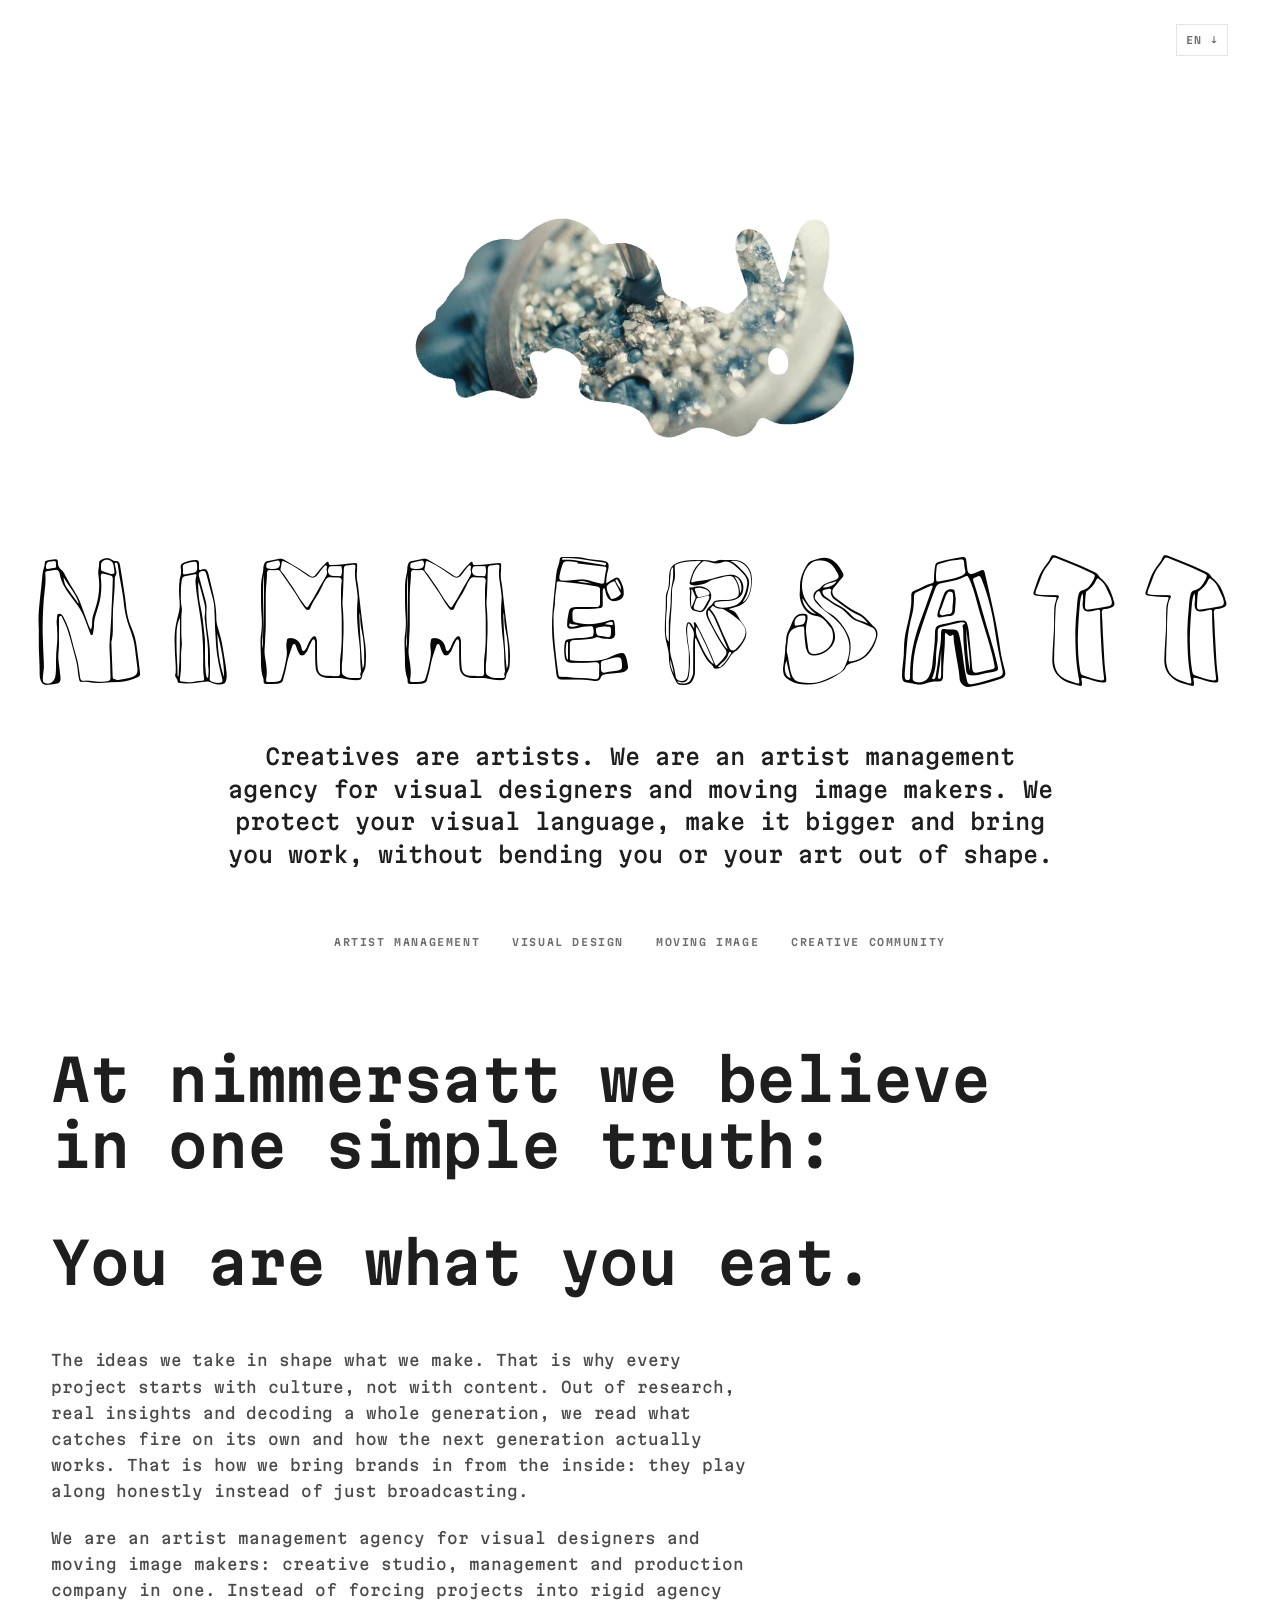
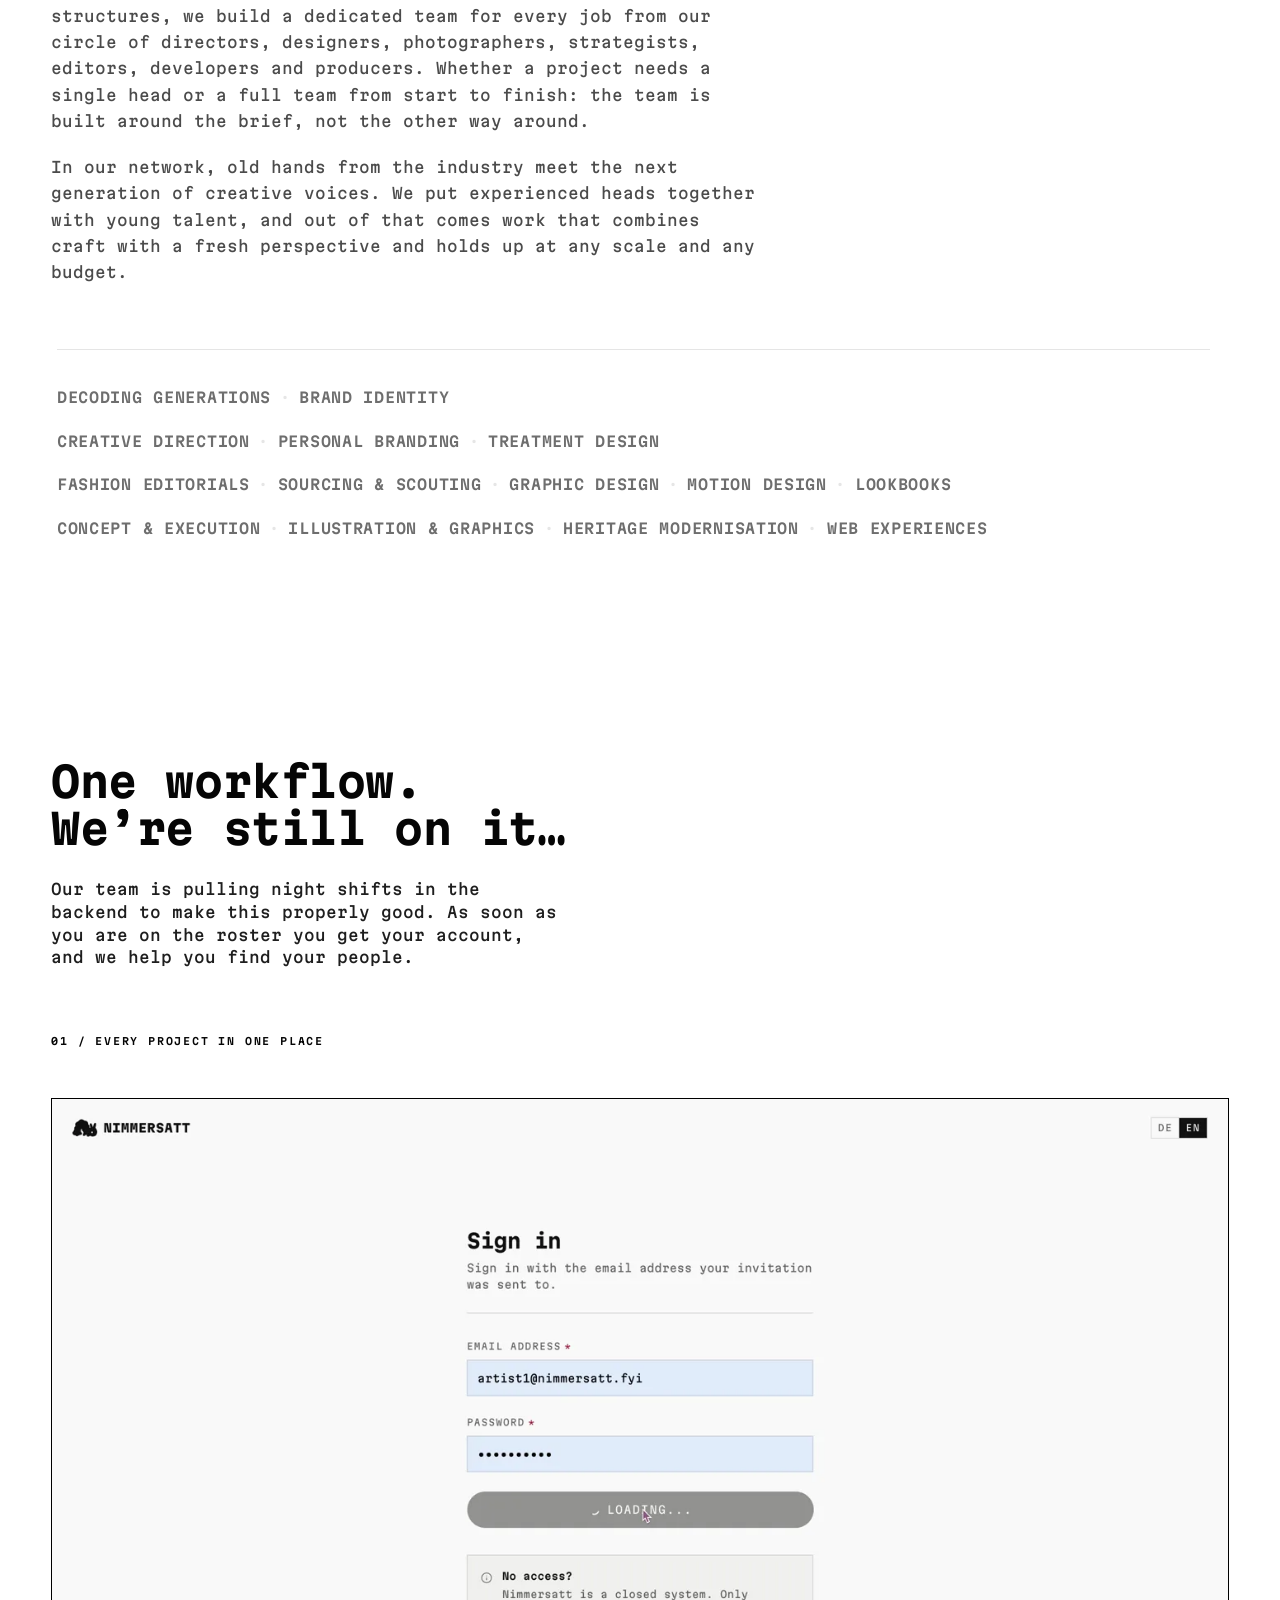
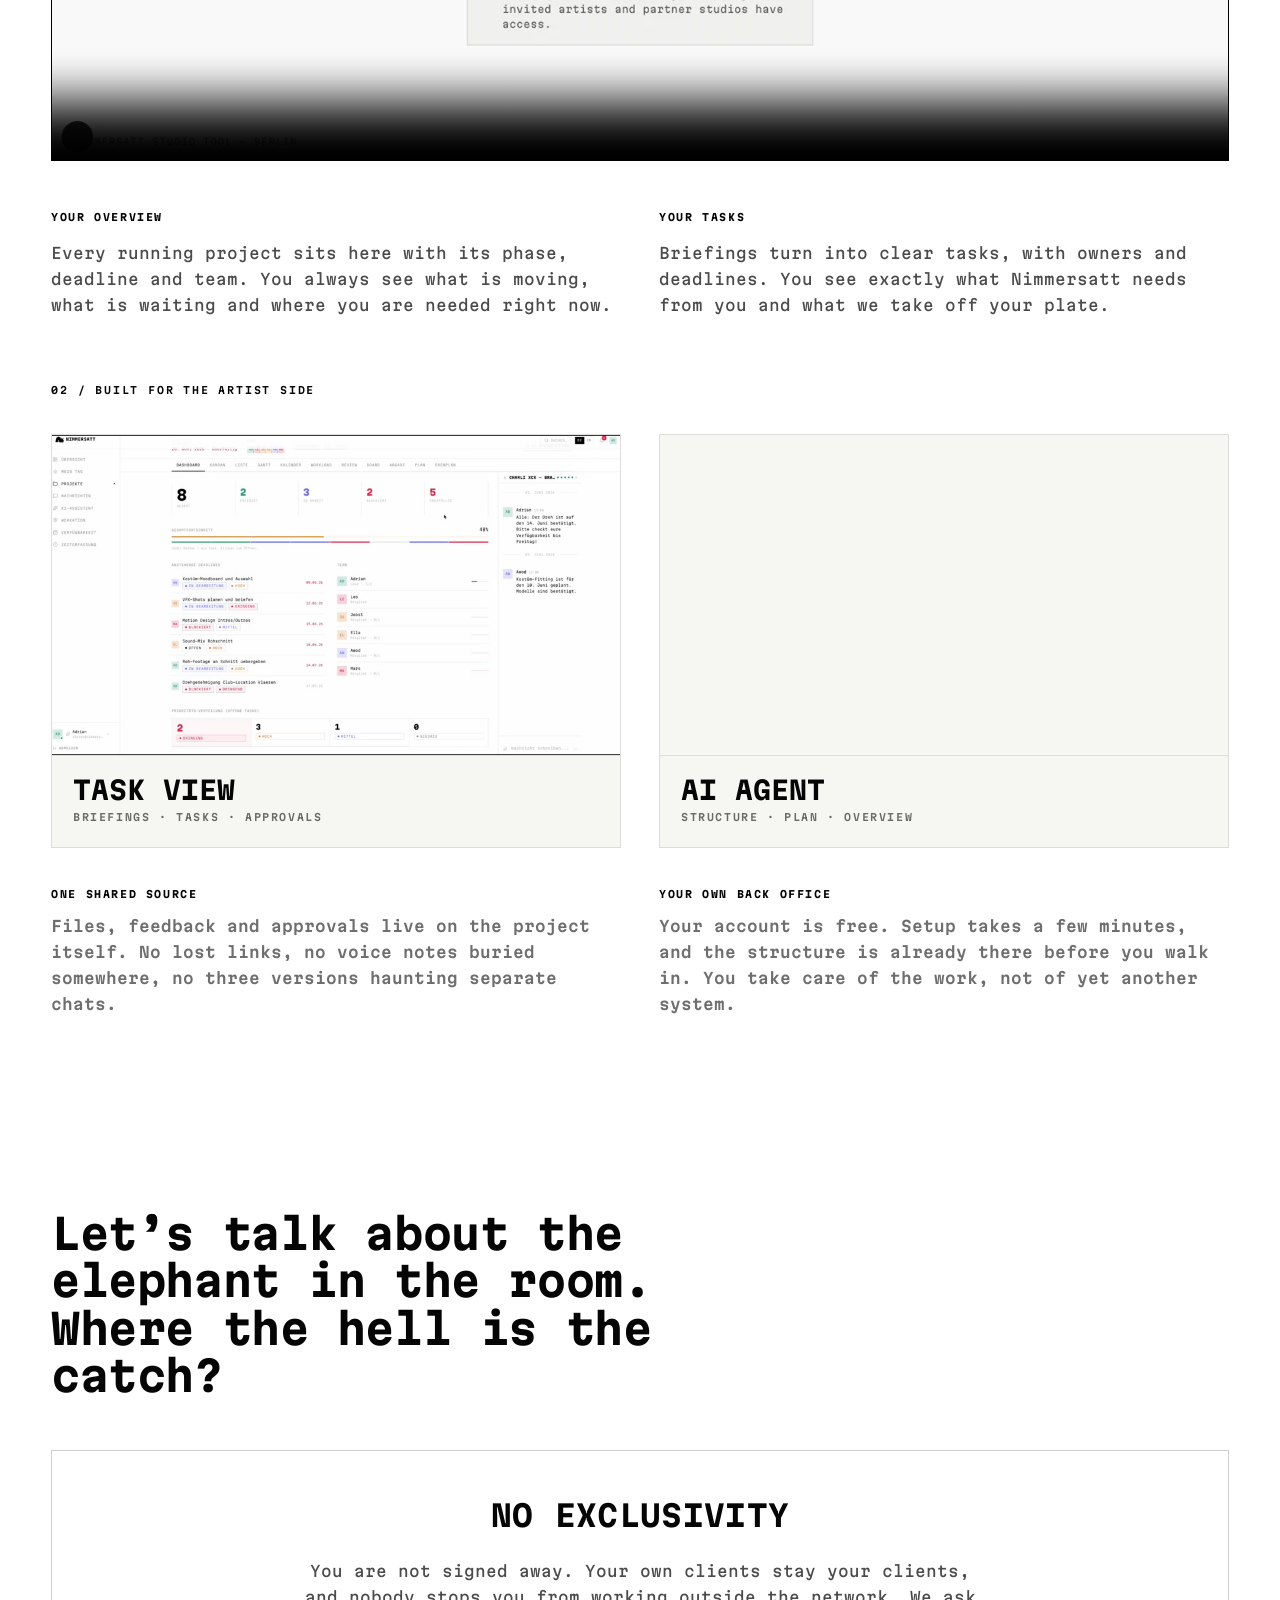
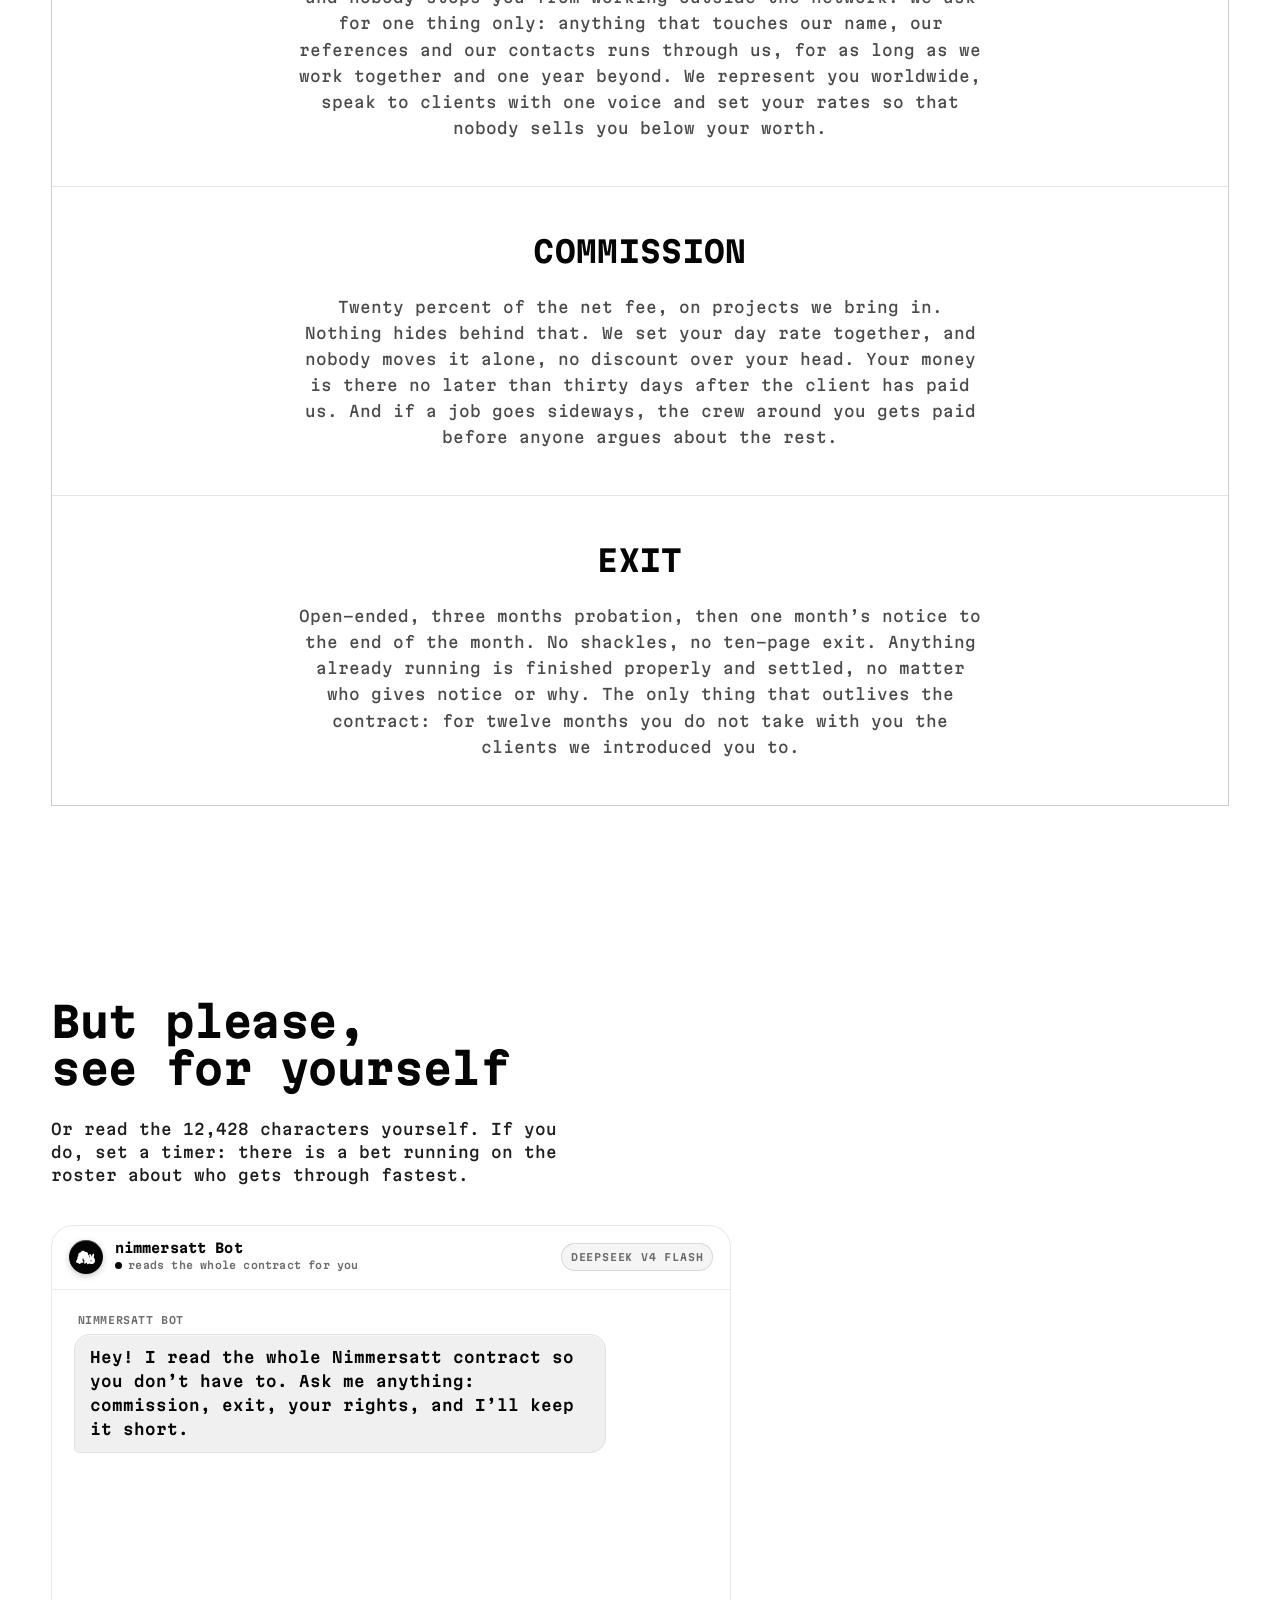
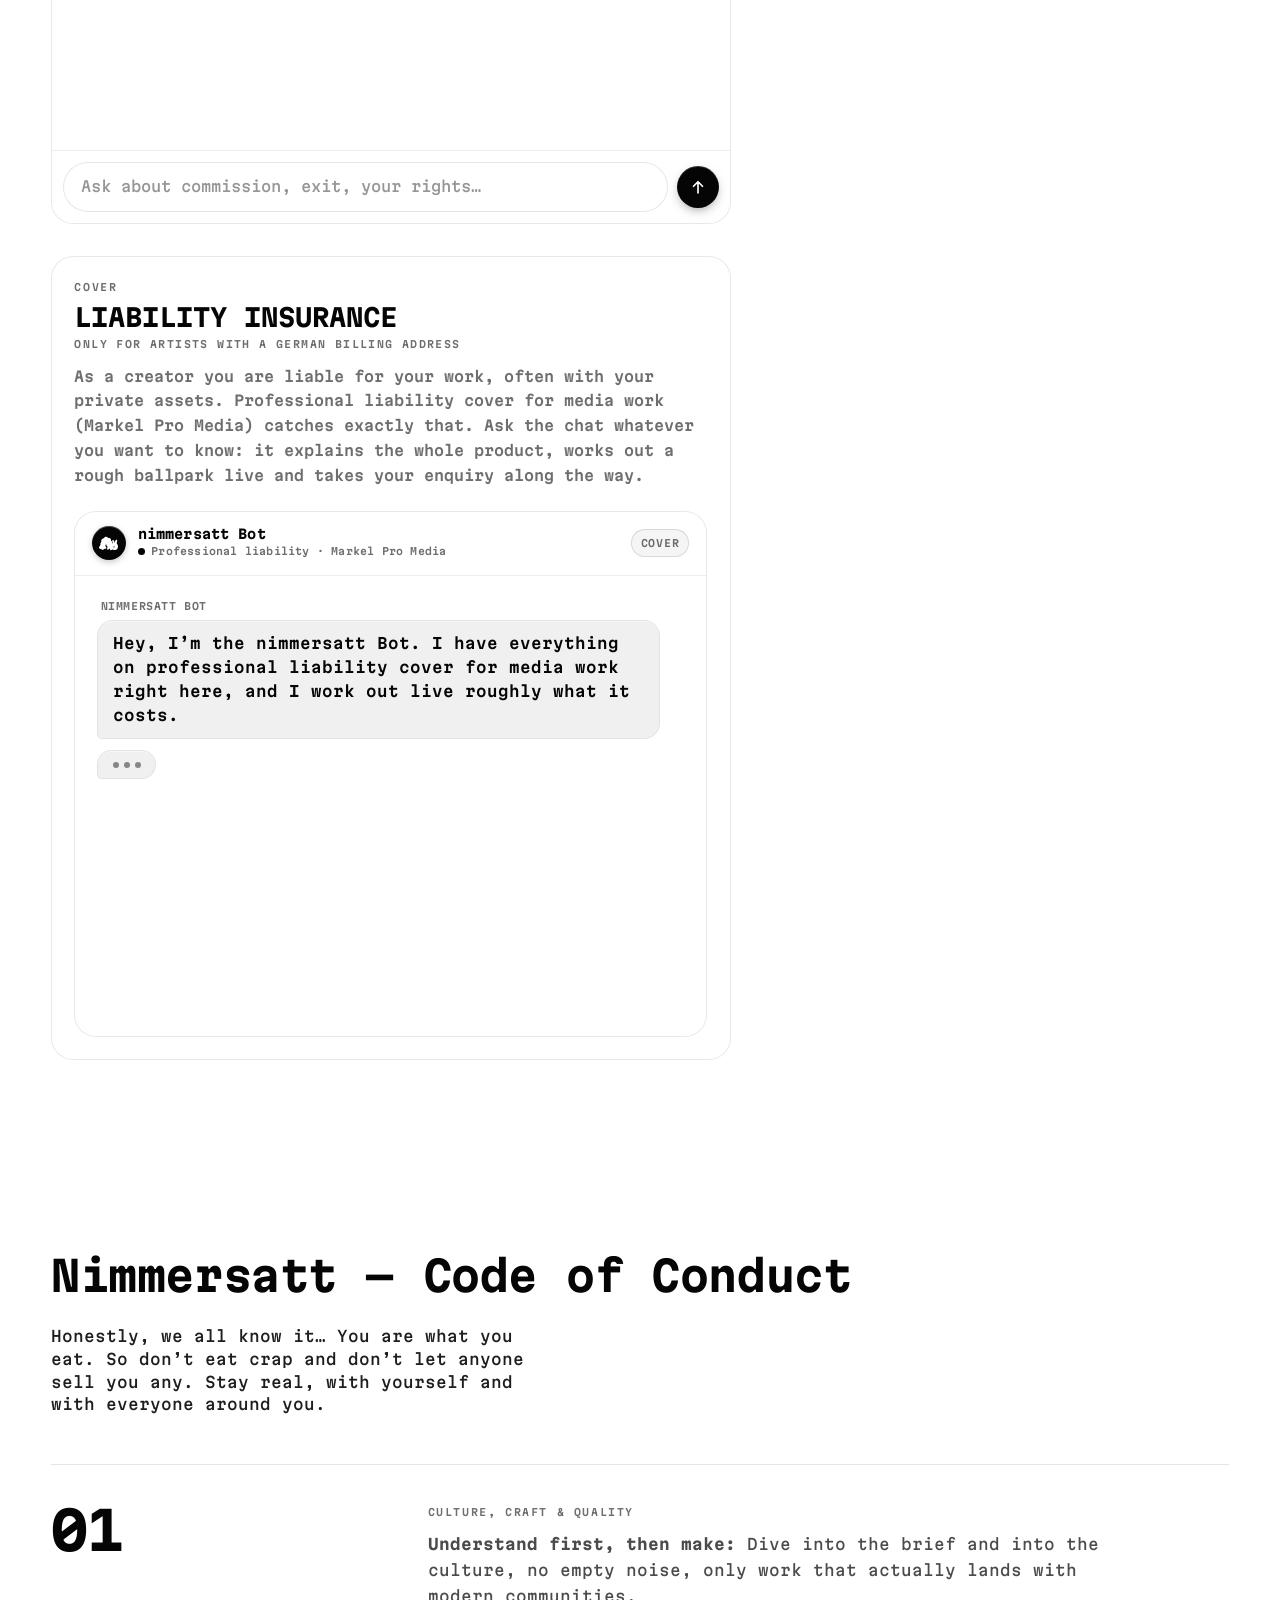
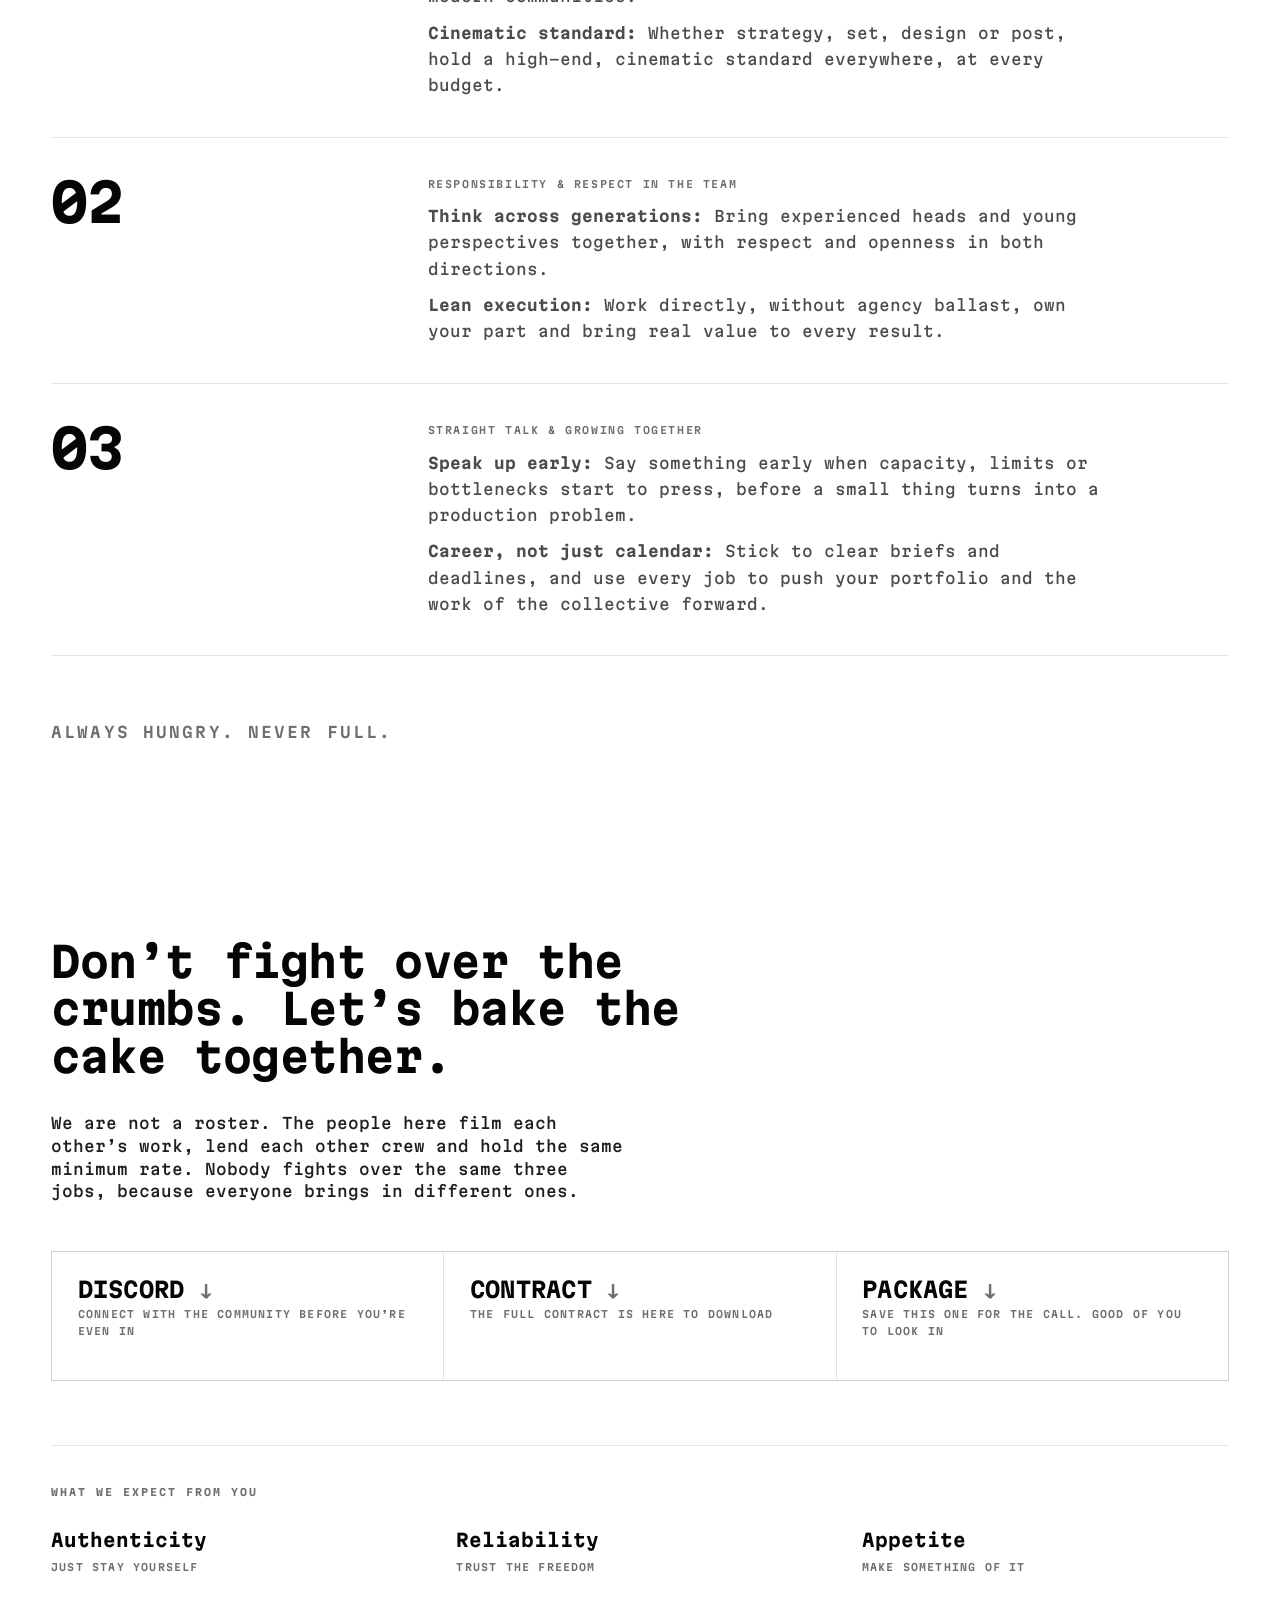
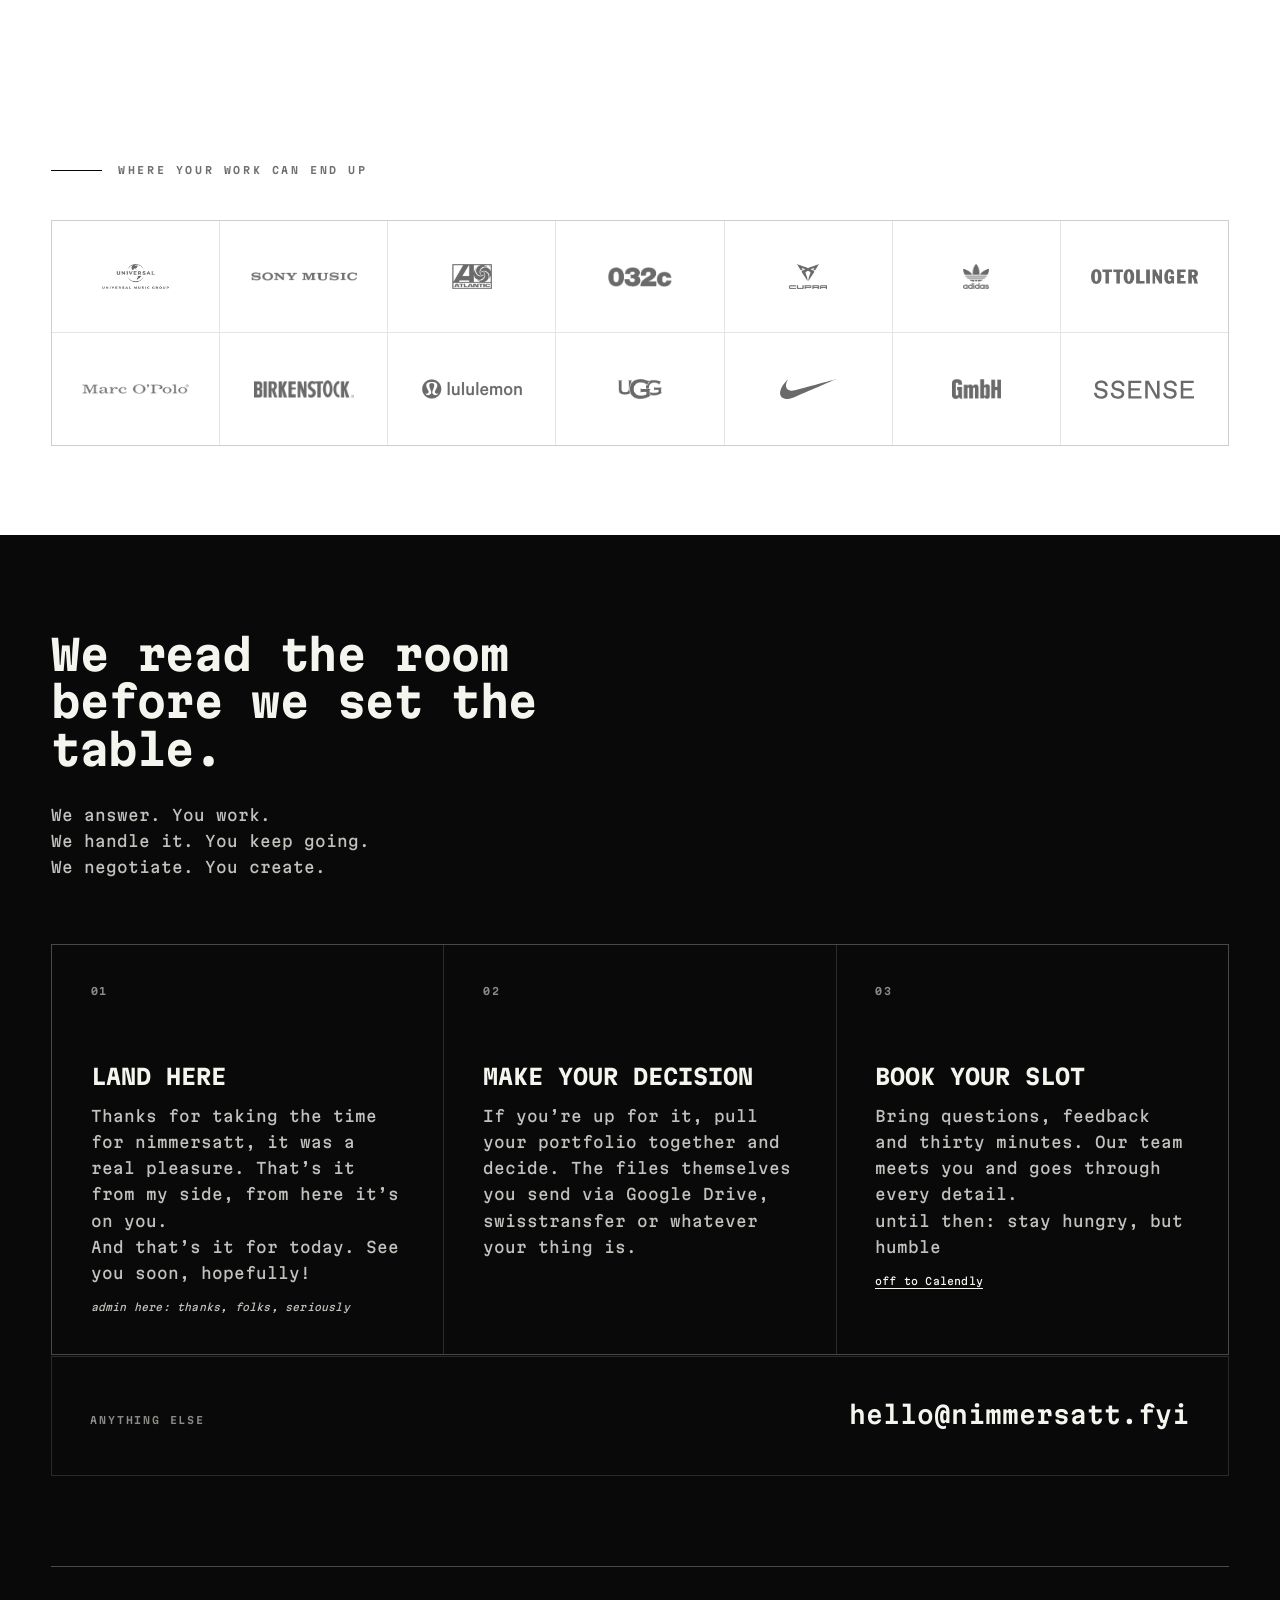
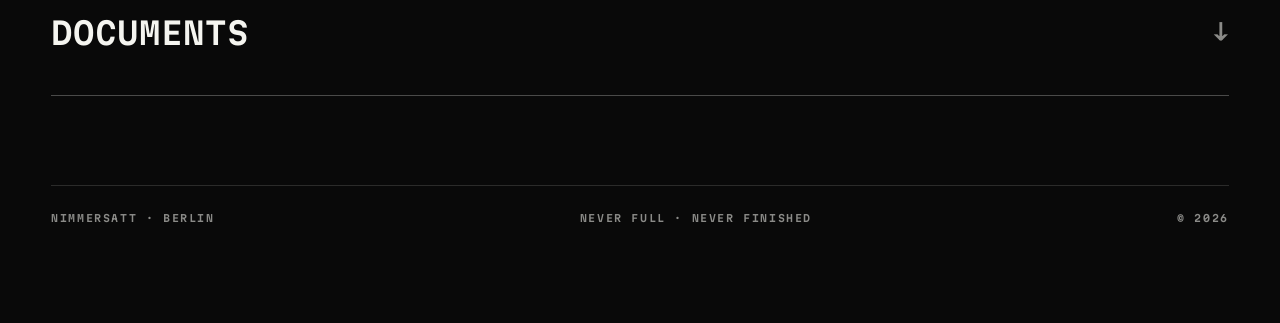
==== commit cd2f7953: "English at the door: head, positioning, and a share card that loads The page already defaulted to En" ====
--- a/surge-artist-pitch-site/index.html
+++ b/surge-artist-pitch-site/index.html
@@ -1,30 +1,30 @@
 <!DOCTYPE html>
-<html lang="de">
+<html lang="en">
 <head>
   <meta charset="UTF-8" />
   <meta name="viewport" content="width=device-width, initial-scale=1.0" />
-  <title>NIMMERSATT — Dein Platz im Kollektiv</title>
-  <meta name="description" content="Eine Infrastruktur, die deine Bildsprache schützt, deine Arbeit größer macht und dir Jobs bringt, ohne dass du deine kreative Identität verbiegst." />
+  <title>NIMMERSATT · Artist management for visual designers & moving image</title>
+  <meta name="description" content="An artist management agency for visual designers and moving image makers. We protect your visual language, make your work bigger and bring you jobs." />
 
   <link rel="icon" type="image/svg+xml" href="assets/logo.svg" />
-  <link rel="canonical" href="https://nimmersatt-artist-pitch.surge.sh/" />
+  <link rel="canonical" href="https://nimmersatt-pitch.vercel.app/" />
   <meta property="og:type" content="website" />
   <meta property="og:site_name" content="NIMMERSATT" />
-  <meta property="og:locale" content="de_DE" />
-  <meta property="og:url" content="https://nimmersatt-artist-pitch.surge.sh/?v=20260717" />
-  <meta property="og:title" content="NIMMERSATT — Dein Platz im Kollektiv" />
-  <meta property="og:description" content="Eine Infrastruktur, die deine Bildsprache schützt, deine Arbeit größer macht und dir Jobs bringt, ohne dass du deine kreative Identität verbiegst." />
-  <meta property="og:image" content="https://nimmersatt-artist-pitch.surge.sh/assets/og-artist-pitch-20260717.jpg" />
-  <meta property="og:image:secure_url" content="https://nimmersatt-artist-pitch.surge.sh/assets/og-artist-pitch-20260717.jpg" />
+  <meta property="og:locale" content="en_GB" />
+  <meta property="og:url" content="https://nimmersatt-pitch.vercel.app/" />
+  <meta property="og:title" content="NIMMERSATT · Artist management for visual designers & moving image" />
+  <meta property="og:description" content="An artist management agency for visual designers and moving image makers. We protect your visual language, make your work bigger and bring you jobs." />
+  <meta property="og:image" content="https://nimmersatt-pitch.vercel.app/assets/og-artist-pitch-20260717.jpg" />
+  <meta property="og:image:secure_url" content="https://nimmersatt-pitch.vercel.app/assets/og-artist-pitch-20260717.jpg" />
   <meta property="og:image:type" content="image/jpeg" />
   <meta property="og:image:width" content="1200" />
   <meta property="og:image:height" content="630" />
-  <meta property="og:image:alt" content="Nimmersatt Artist Pitch: eine Infrastruktur, die die Bildsprache eines Artists schützt und größer macht." />
+  <meta property="og:image:alt" content="Nimmersatt: artist management for visual designers and moving image makers." />
   <meta name="twitter:card" content="summary_large_image" />
-  <meta name="twitter:title" content="NIMMERSATT — Dein Platz im Kollektiv" />
-  <meta name="twitter:description" content="Eine Infrastruktur, die deine Bildsprache schützt, deine Arbeit größer macht und dir Jobs bringt, ohne dass du deine kreative Identität verbiegst." />
-  <meta name="twitter:image" content="https://nimmersatt-artist-pitch.surge.sh/assets/og-artist-pitch-20260717.jpg" />
-  <meta name="twitter:image:alt" content="Nimmersatt Artist Pitch: eine Infrastruktur, die die Bildsprache eines Artists schützt und größer macht." />
+  <meta name="twitter:title" content="NIMMERSATT · Artist management for visual designers & moving image" />
+  <meta name="twitter:description" content="An artist management agency for visual designers and moving image makers. We protect your visual language, make your work bigger and bring you jobs." />
+  <meta name="twitter:image" content="https://nimmersatt-pitch.vercel.app/assets/og-artist-pitch-20260717.jpg" />
+  <meta name="twitter:image:alt" content="Nimmersatt: artist management for visual designers and moving image makers." />
   <meta name="theme-color" content="#ffffff" />
 
   <script type="application/ld+json">
@@ -33,7 +33,7 @@
     "@type": "Organization",
     "name": "Nimmersatt",
     "url": "https://nimmersatt.fyi",
-    "description": "Artist booking, management and creative production from Berlin.",
+    "description": "Artist management agency for visual designers and moving image makers, from Berlin.",
     "areaServed": "Berlin, DE",
     "email": "hello@nimmersatt.fyi",
     "knowsAbout": ["Artist booking", "Artist management", "Creative production", "Music videos", "Fashion film", "VFX", "Brand worlds"]
@@ -95,14 +95,16 @@
       <h1 class="hero__title display" data-animate>Nimmersatt</h1>
 
       <p class="hero__sub" data-animate data-i18n="hero.sub">
-        Du hast deine eigene Bildsprache längst gefunden. Wir haben die
-        Infrastruktur gebaut, die sie schützt, größer macht und dir Jobs bringt –
-        ohne dass du dich oder deine Kunst verbiegst.
+        Kreative sind Künstler. Wir sind eine Artist-Management-Agentur für
+        visuelle Gestalter und Bewegtbild. Wir schützen deine Bildsprache,
+        machen sie größer und bringen dir Jobs, ohne dass du dich oder deine
+        Kunst verbiegst.
       </p>
 
       <div class="hero__meta" data-animate>
         <span class="label" data-i18n="hero.m1">Artist-Management</span>
-        <span class="label" data-i18n="hero.m2">Visuelle Produktion</span>
+        <span class="label" data-i18n="hero.m2">Visuelle Gestaltung</span>
+        <span class="label" data-i18n="hero.m4">Bewegtbild</span>
         <span class="label" data-i18n="hero.m3">Kreative Community</span>
       </div>
 
@@ -117,7 +119,7 @@
         <!-- Full manifesto, desktop / tablet -->
         <div class="about__body about__body--full" data-stagger>
           <p data-i18n="about.p1">Was wir an Ideen aufnehmen, prägt, was wir machen. Deshalb fängt jedes Projekt bei uns mit der Kultur an, nicht mit dem Content. Aus Recherche, echten Insights und dem Entschlüsseln einer ganzen Generation lesen wir heraus, was von selbst zündet und wie die nächste Generation wirklich tickt. So bringen wir Marken von innen ins Spiel: Sie spielen ehrlich mit, statt nur zu senden.</p>
-          <p data-i18n="about.p2">Wir sind Kreativstudio, Artist-Management und Produktionsfirma in einem. Statt Projekte in starre Agenturstrukturen zu pressen, bauen wir für jeden Auftrag ein eigenes Team aus unserem Kreis von Regie, Design, Foto, Strategie, Schnitt, Entwicklung und Produktion. Ob ein Projekt einen einzelnen Kopf braucht oder ein komplettes Team von Anfang bis Ende: Zusammengestellt wird rund ums Briefing, nicht andersrum.</p>
+          <p data-i18n="about.p2">Wir sind eine Artist-Management-Agentur für visuelle Gestalter und Bewegtbild-Macher: Kreativstudio, Management und Produktionsfirma in einem. Statt Projekte in starre Agenturstrukturen zu pressen, bauen wir für jeden Auftrag ein eigenes Team aus unserem Kreis von Regie, Design, Foto, Strategie, Schnitt, Entwicklung und Produktion. Ob ein Projekt einen einzelnen Kopf braucht oder ein komplettes Team von Anfang bis Ende: Zusammengestellt wird rund ums Briefing, nicht andersrum.</p>
           <p data-i18n="about.p3">In unserem Netzwerk treffen alte Hasen aus der Branche auf die nächste Generation kreativer Stimmen. Wir bringen erfahrene Köpfe mit jungem Talent zusammen, und so entsteht Arbeit, die Handwerk und frische Perspektive verbindet und in jedem Maßstab und Budget funktioniert.</p>
         </div>
         <!-- Condensed manifesto, original mobile version -->
@@ -461,8 +463,8 @@
             <article class="document-download">
               <span class="document-download__no">01</span>
               <div class="document-download__name">
-                <strong>Künstlervertrag</strong>
-                <span>Artist Agreement</span>
+                <strong data-i18n="doc.n1">Künstlervertrag</strong>
+                <span data-i18n="doc.s1">Artist Agreement</span>
               </div>
               <div class="document-download__languages" aria-label="Künstlervertrag herunterladen" data-i18n-attr="aria-label:doc.a1">
                 <a href="assets/documents/nimmersatt-vertrag-de.download" download="NIMMERSATT-Vertrag-DE.pdf" lang="de">Deutsch <span aria-hidden="true">↓</span></a>
@@ -473,8 +475,8 @@
             <article class="document-download">
               <span class="document-download__no">02</span>
               <div class="document-download__name">
-                <strong>Dealpaket</strong>
-                <span>Deal Package</span>
+                <strong data-i18n="doc.n2">Dealpaket</strong>
+                <span data-i18n="doc.s2">Deal Package</span>
               </div>
               <div class="document-download__languages" aria-label="Dealpaket herunterladen" data-i18n-attr="aria-label:doc.a2">
                 <a href="assets/documents/nimmersatt-dealpaket-de.download" download="NIMMERSATT-Dealpaket-DE.pdf" lang="de">Deutsch <span aria-hidden="true">↓</span></a>
--- a/surge-artist-pitch-site/css/pitch.css
+++ b/surge-artist-pitch-site/css/pitch.css
@@ -642,7 +642,10 @@
   background: color-mix(in srgb, var(--bg) 40%, transparent);
 }
 .chat__input {
-  flex: 1; appearance: none;
+  /* min-width: 0 or the flex item refuses to shrink past an input's default
+     ~20-character intrinsic width, and the send button gets pushed out of the
+     card on a 320px phone. */
+  flex: 1; min-width: 0; appearance: none;
   background: color-mix(in srgb, var(--bg) 82%, transparent);
   color: var(--fg);
   border: 1px solid color-mix(in srgb, var(--fg) 10%, transparent);
@@ -693,7 +696,12 @@
   object-fit: contain;
 }
 @media (max-width: 640px) {
-  .hero__reel { max-width: min(78vw, 340px); margin-top: clamp(3.5rem, 16vw, 6rem); }
+  /* On a phone the `auto` bottom margin was absorbing every spare pixel of a
+     100svh hero and dropping a 400px hole between the clip and the wordmark.
+     Zeroed, so the four parts (clip, NIMMERSATT, tagline, the three labels)
+     centre as one block on the .hero gap. Desktop keeps the pushed-apart
+     composition. */
+  .hero__reel { max-width: min(70vw, 300px); margin-top: 0; margin-bottom: 0; }
 }
 
 /* --- The card that used to hold the "Auf die Liste" sign-up form. That form
@@ -1699,6 +1707,63 @@
   /* Back-to-top: move to the right edge on phones so it stops covering the
      left-aligned roster names and the scrollytelling caption. */
   .backtotop { left: auto; right: var(--pad-edge); }
+
+  /* --- Reading on a phone (2026-08-23) ------------------------------------
+     Martian Mono advances 0.7em per character, so a 350px column tops out at
+     about 32 characters a line however the type is set. The line cannot get
+     much longer without shrinking the text, which would cost more than it
+     buys. So the work here is on everything else that makes a narrow column
+     hard to read: alignment, rag, hierarchy, and how big the things are that
+     a thumb has to hit. */
+
+  /* Eyebrows and the small block headings sat at 9.9px, under a body size of
+     15.2px, so the label of a block was smaller than the block it labelled,
+     which reads as noise instead of hierarchy. 11.2px stays quiet and can
+     actually be read at arm's length. */
+  :root { --text-label: clamp(0.7rem, 2.4vw, 0.78rem); }
+  /* One exception: the line under the bot's name is chrome, not content, and
+     at the larger label size "Berufshaftpflicht · Markel Pro Media" tips onto
+     a second row and pushes the whole chat header taller. */
+  .chat__brandmeta { font-size: 0.62rem; }
+
+  /* The three deal blocks run 15 to 20 lines each on a phone. Centred text
+     that long gives the eye no left edge to return to: every new line has to
+     be hunted for. Left-aligned, across the full column, and with half the
+     tile padding, which was eating a tenth of every line. On desktop they are
+     three short columns side by side and stay centred. */
+  .pillar {
+    text-align: left;
+    justify-items: start;
+    padding-inline: clamp(1.1rem, 4.5vw, 3rem);
+  }
+  .pillar__desc { max-width: none; margin-inline: 0; }
+
+  /* German at 32 characters a line tears holes into the rag: "zusammen-
+     arbeiten" alone is half a line. Hyphenation closes them and buys back
+     roughly a word per line. The dictionary follows documentElement.lang,
+     which js/i18n.js sets on every language switch. */
+  .about__body p,
+  .pillar__desc,
+  .stat__desc,
+  .roster__lead,
+  .section__lead {
+    hyphens: auto;
+    -webkit-hyphens: auto;
+    /* Only split words worth splitting: at least 8 letters, and never leave a
+       stump. Without this Chrome offers "Dei-ne", which reads as a typo. */
+    hyphenate-limit-chars: 8 4 3;
+  }
+
+  /* The floating back-to-top sat at 82% white over running copy, so the words
+     behind it stayed half readable and looked like a printing error. Solid. */
+  .backtotop { background: var(--bg); }
+
+  /* Tap targets: 44px is the floor both Apple and Google quote, and these
+     four sat under it, the Calendly link worst of all at 12px tall. */
+  .nav__brand { min-width: 44px; min-height: 44px; }
+  .nav__toggle { width: 44px; height: 44px; margin-right: -10px; }
+  .chat__send { width: 44px; height: 44px; }
+  .timeline__note a { display: inline-flex; align-items: center; min-height: 44px; }
 }
 @media (max-width: 420px) {
   .hero__meta { gap: 0.4rem 1.2rem; }
--- a/surge-artist-pitch-site/css/funnel.css
+++ b/surge-artist-pitch-site/css/funnel.css
@@ -312,6 +312,13 @@
 .ichip--primary:hover { transform: translateY(-1px); }
 .ichip--ghost { background: transparent; color: var(--muted); }
 .ichip--ghost:hover { color: var(--fg); border-color: var(--fg); }
+/* The short door: leave name and mail instead of answering the funnel. Louder
+   than a topic chip, quieter than the primary action. The palette is
+   monochrome, so that difference is border weight, not hue. */
+.ichip--signup { background: var(--bg); border-color: color-mix(in srgb, var(--fg) 52%, transparent); }
+.ichip--signup:hover { border-color: var(--fg); }
+/* The mailto fallback is an <a>, not a <button>: give it the chip box model. */
+a.ichip { text-decoration: none; display: inline-block; }
 .ichip[disabled] { opacity: 0.5; cursor: default; transform: none; }
 .ichip:focus-visible { outline: none; box-shadow: 0 0 0 3px color-mix(in srgb, var(--fg) 14%, transparent); }
 
@@ -385,7 +392,9 @@
 .iprice__tag { font-size: var(--text-label); letter-spacing: 0.14em; text-transform: uppercase; color: var(--muted); }
 .iprice__main { font-size: clamp(1.5rem, 5vw, 2rem); font-weight: 700; color: var(--fg); line-height: 1; letter-spacing: -0.01em; }
 .iprice__per { font-size: 0.82rem; font-weight: 600; color: var(--muted); }
-.iprice__alt { font-size: 0.82rem; font-weight: 600; color: var(--muted); }
+/* Two instalment figures: they wrap as whole units on a narrow phone. */
+.iprice__alt { display: flex; flex-wrap: wrap; column-gap: 0.9rem; row-gap: 0.15rem; font-size: 0.82rem; font-weight: 600; line-height: 1.45; color: var(--muted); }
+.iprice__alt span { white-space: nowrap; }
 .iprice__basis { font-size: 0.72rem; line-height: 1.5; color: var(--muted); margin-top: 0.15rem; }
 .ireview dl { margin: 0; display: flex; flex-direction: column; gap: 0.35rem; }
 .ireview__row { display: flex; justify-content: space-between; gap: 1rem; font-size: 0.82rem; }
@@ -510,3 +519,19 @@
 @media (prefers-reduced-motion: reduce) {
   .inote__ok:active { transform: none; }
 }
+
+/* ---------------------------------------------------------------------------
+   Phones: the chips ARE the interface in this chat, so they get the same 44px
+   floor as every other tap target on the page (see the mobile block in
+   pitch.css). At 0.5rem of padding they were 35px, and the two document
+   buttons 36px.
+   ------------------------------------------------------------------------- */
+@media (max-width: 760px) {
+  .ichip,
+  .idoc__btn {
+    min-height: 44px;
+    display: inline-flex;
+    align-items: center;
+    justify-content: center;
+  }
+}
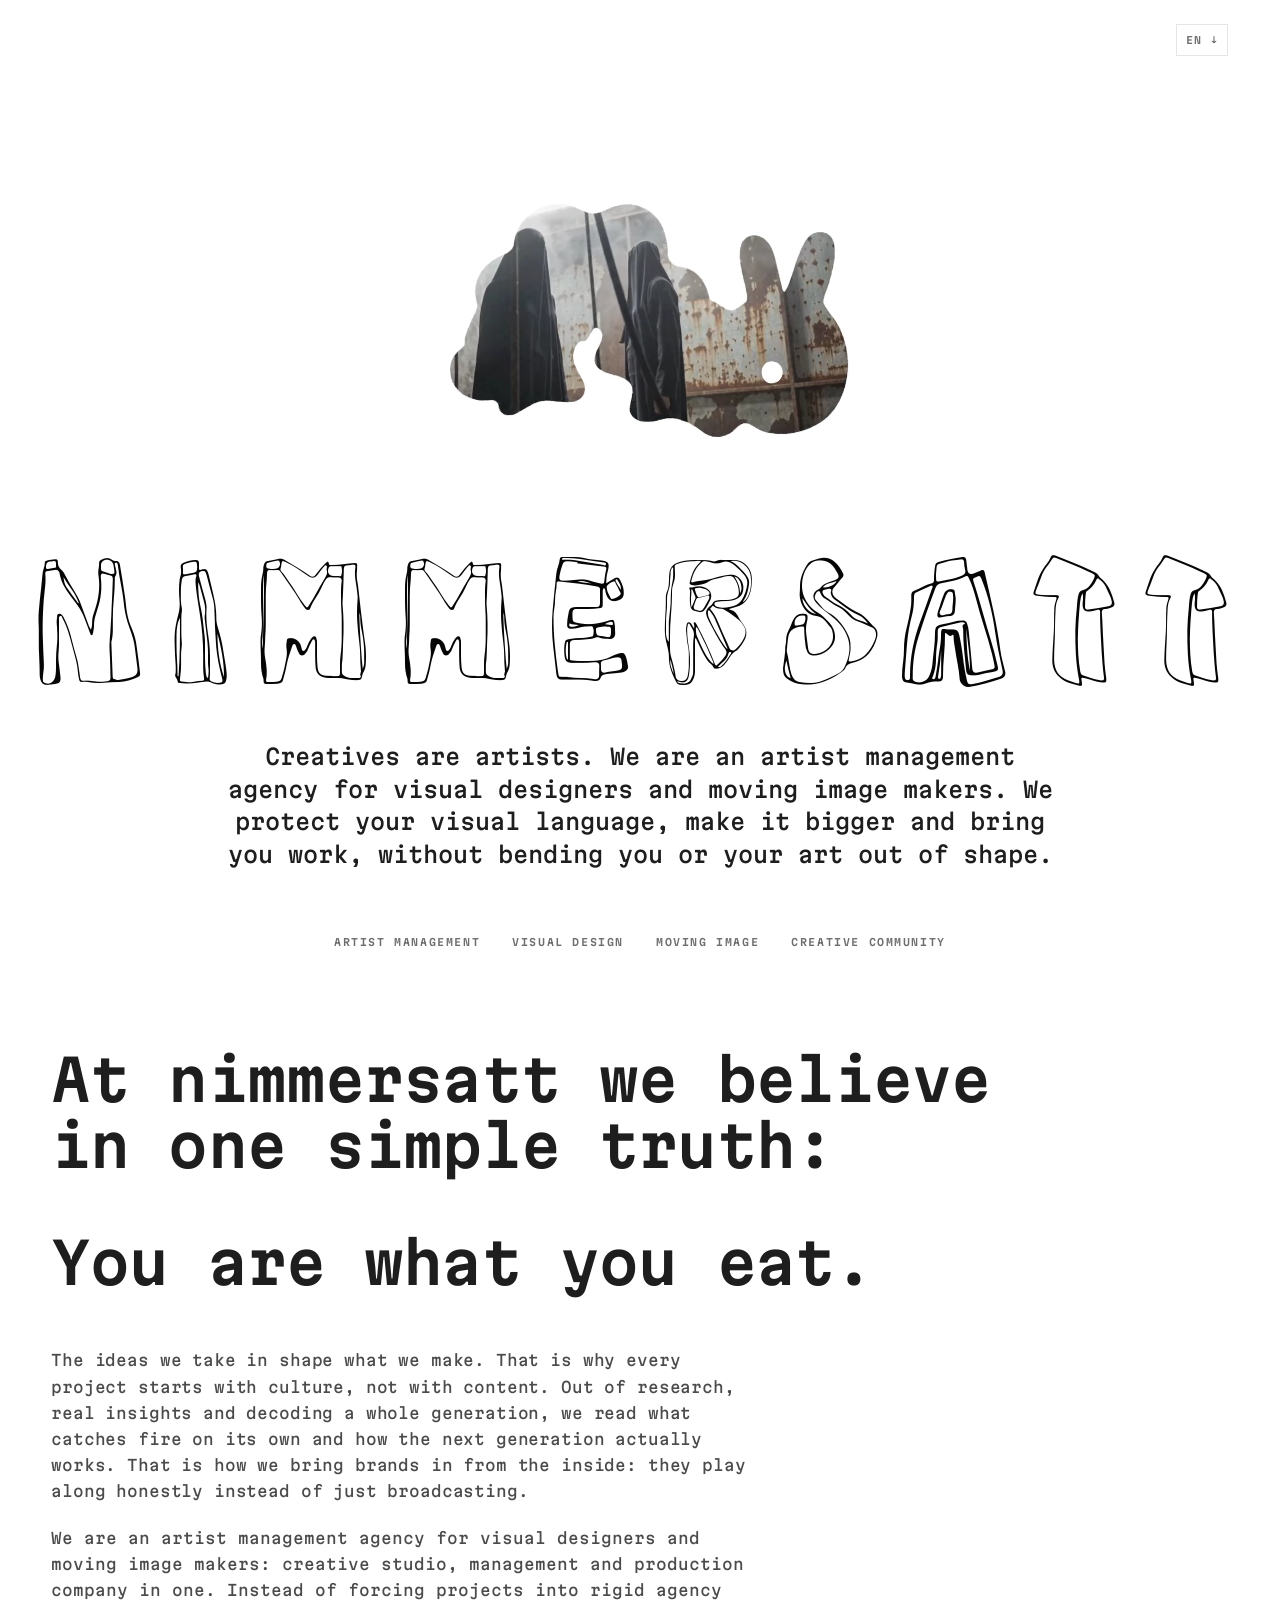
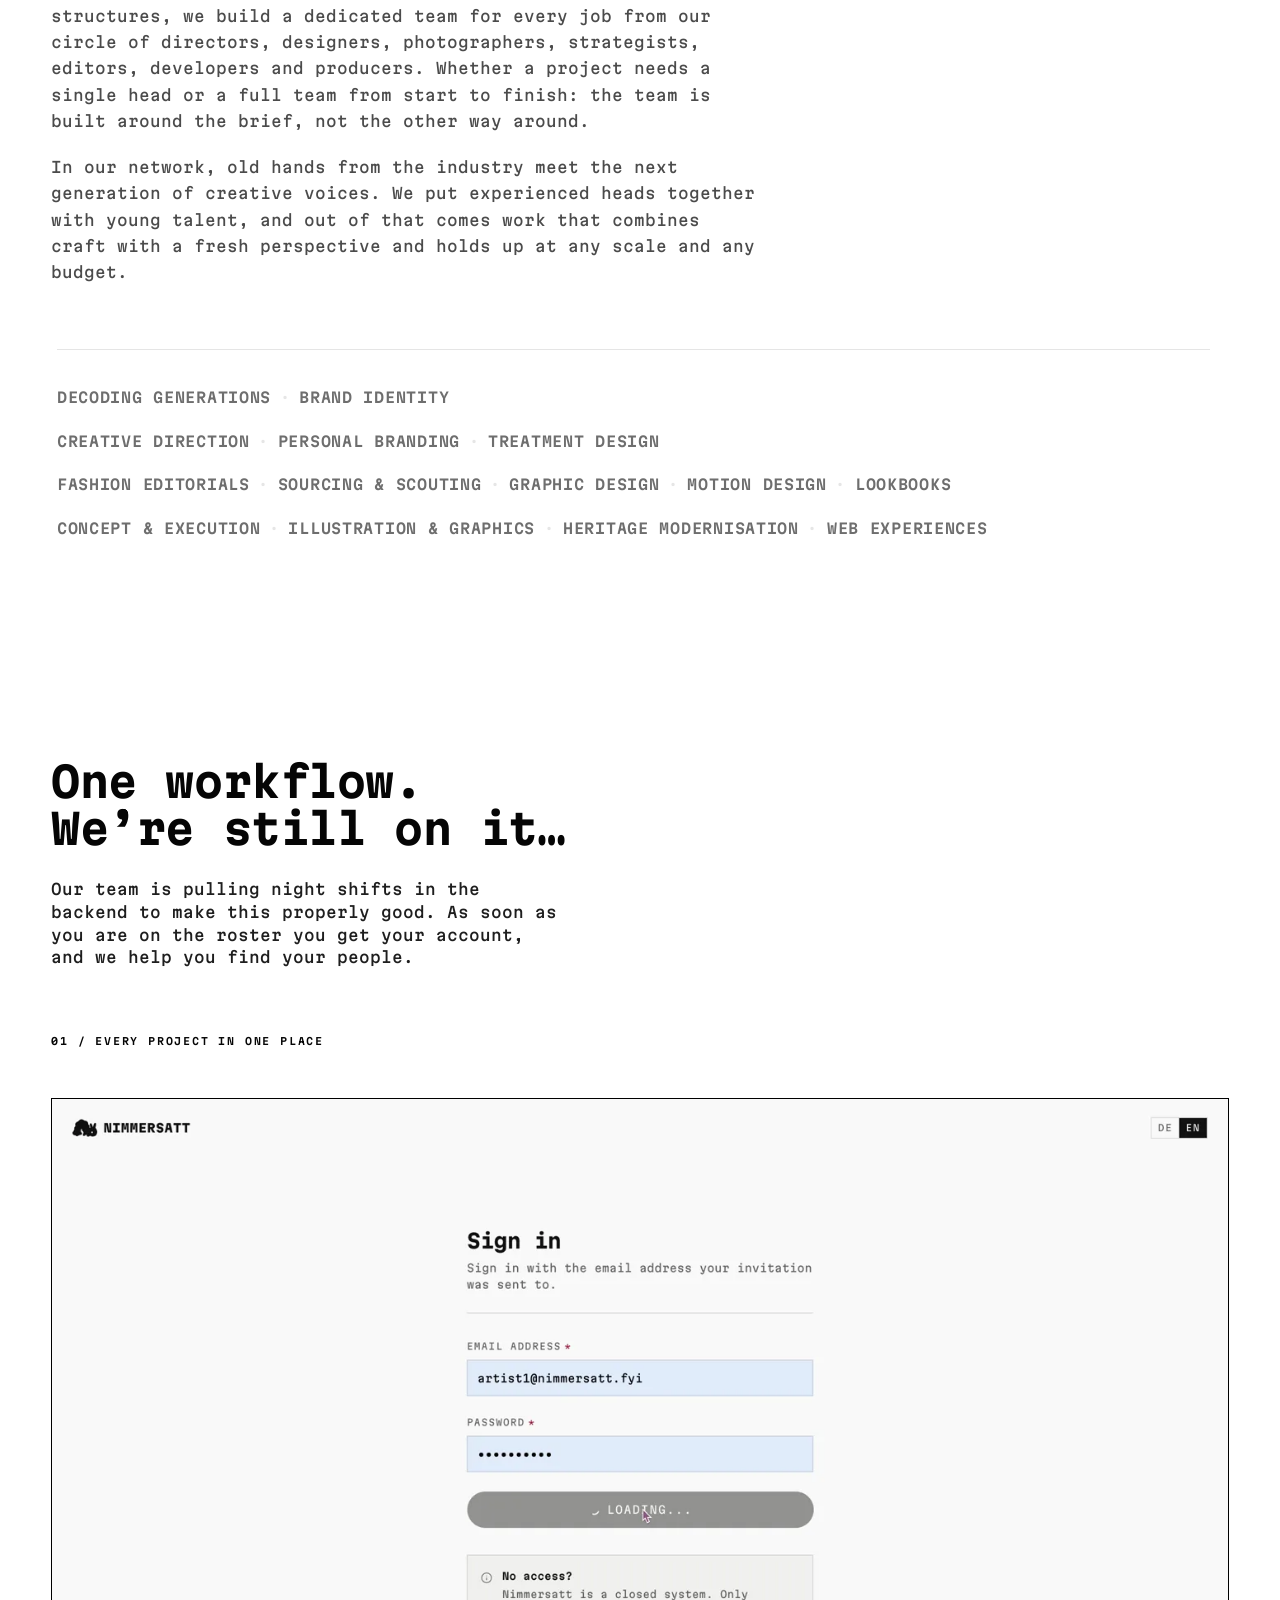
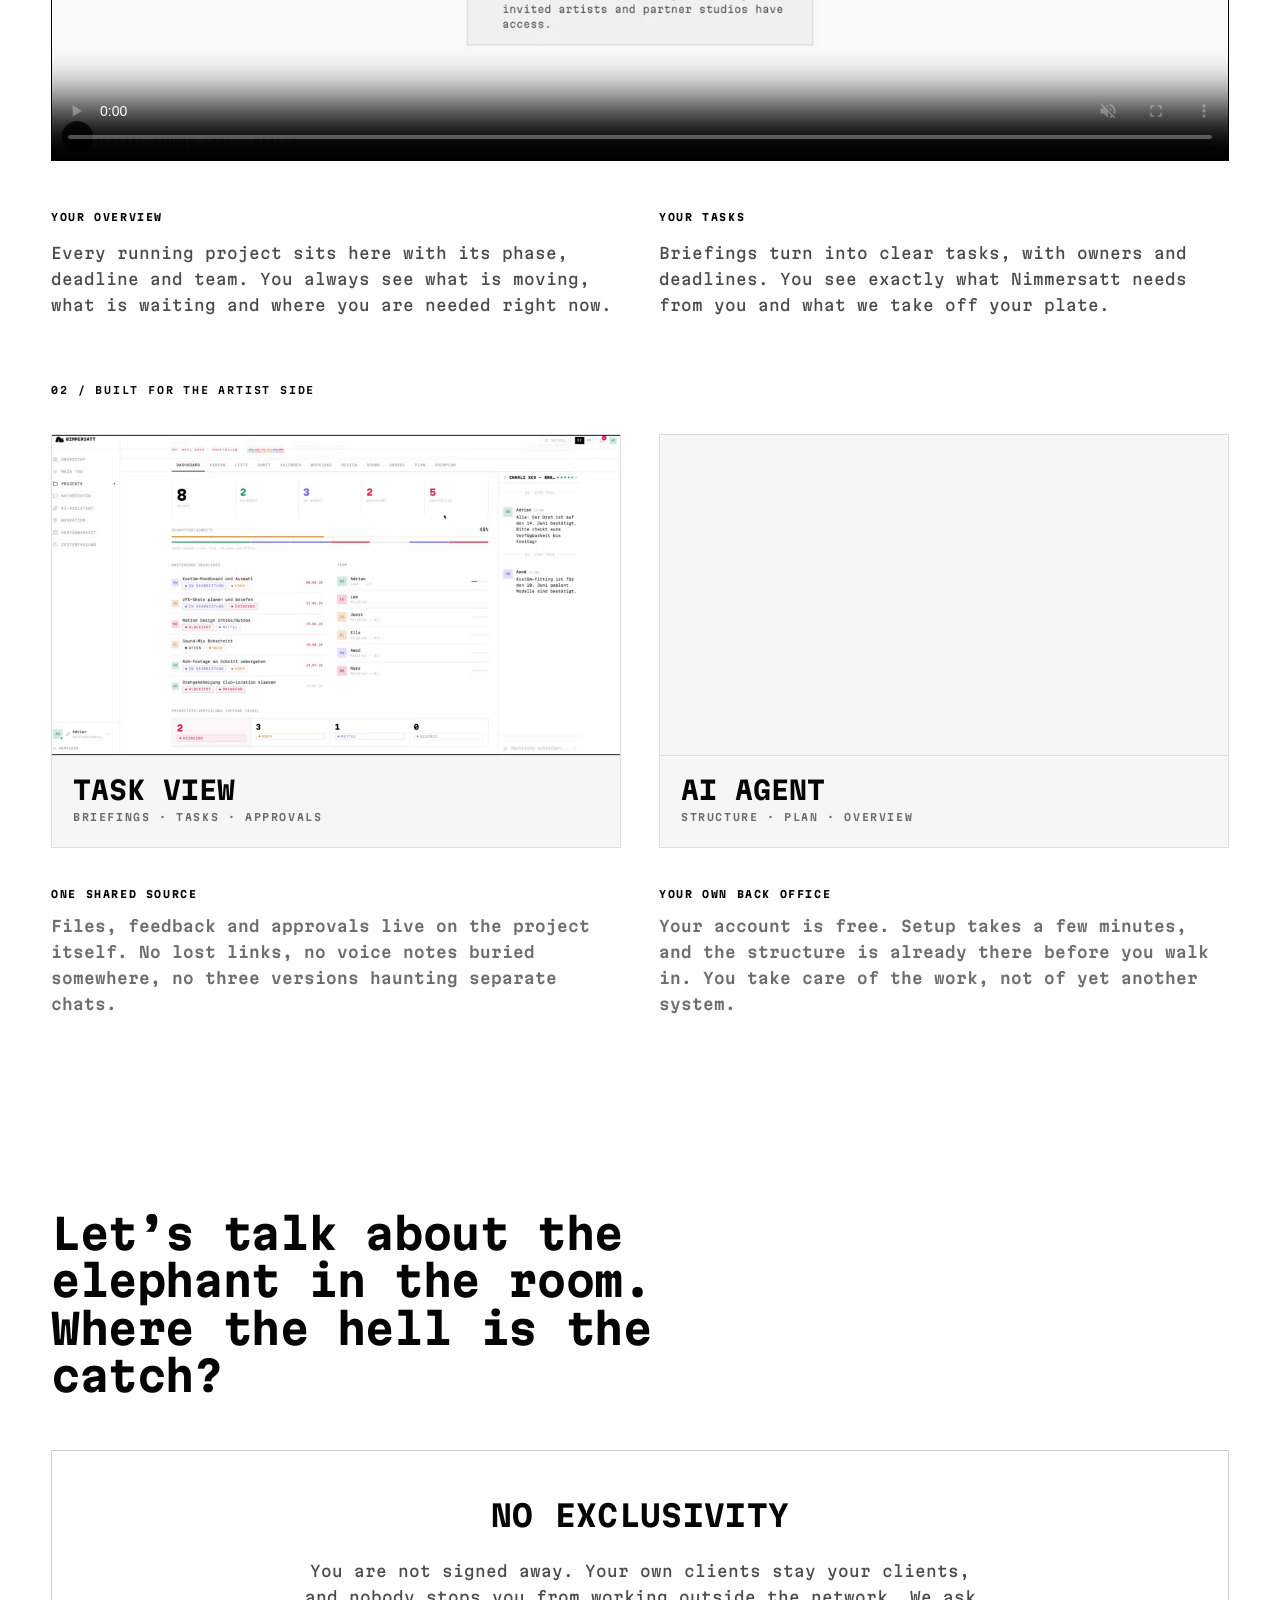
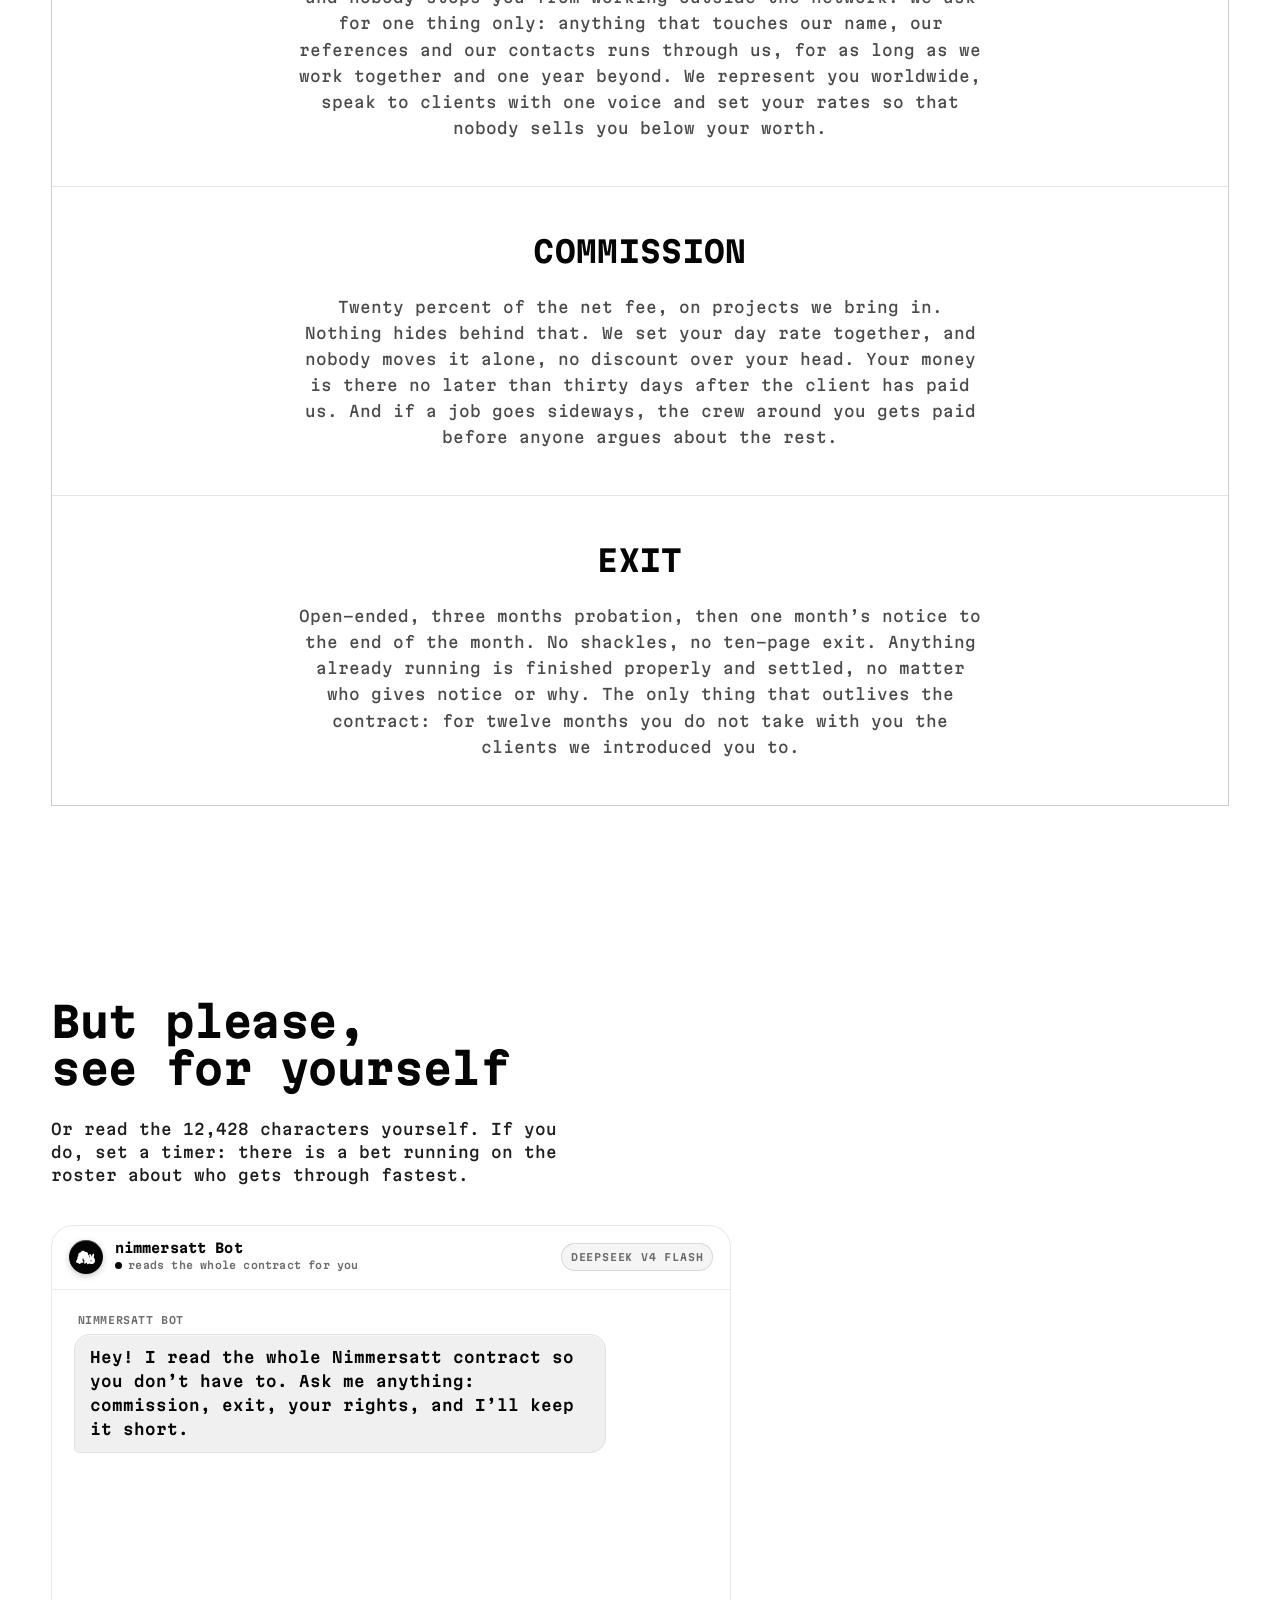
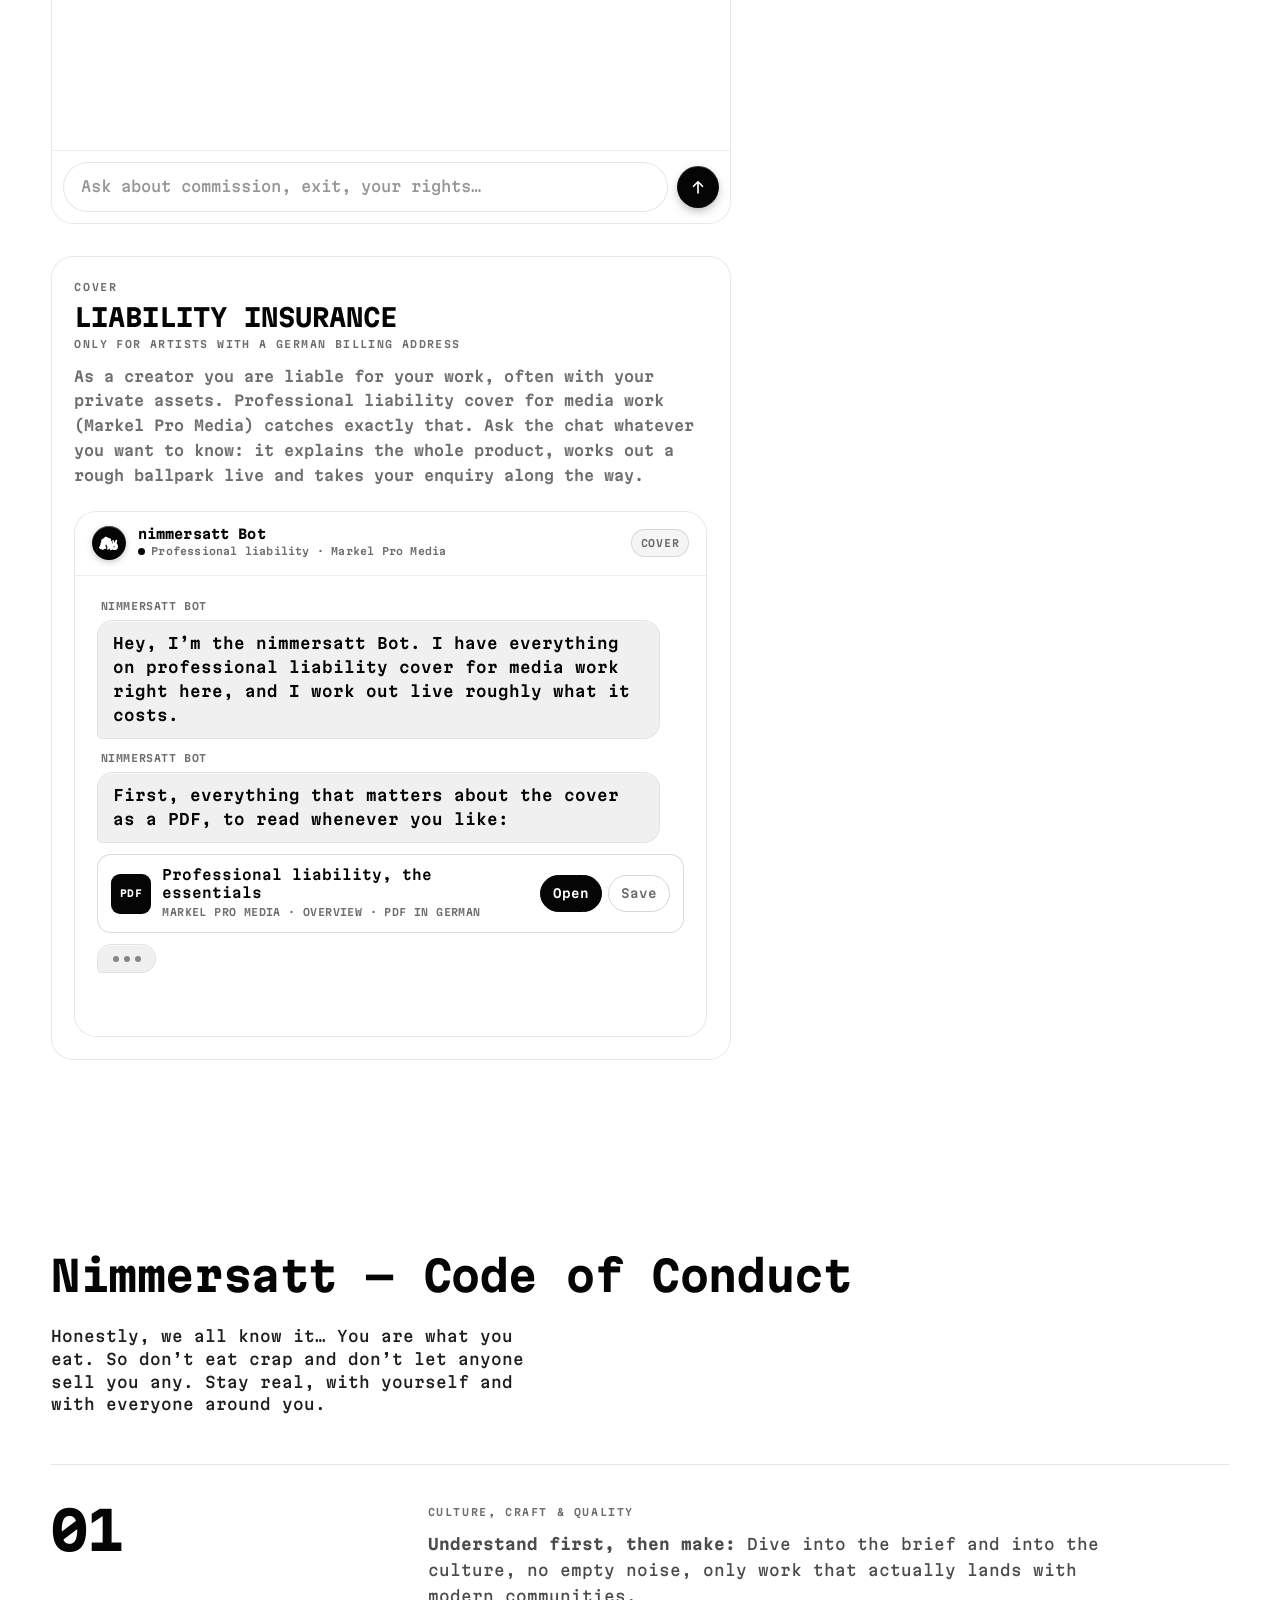
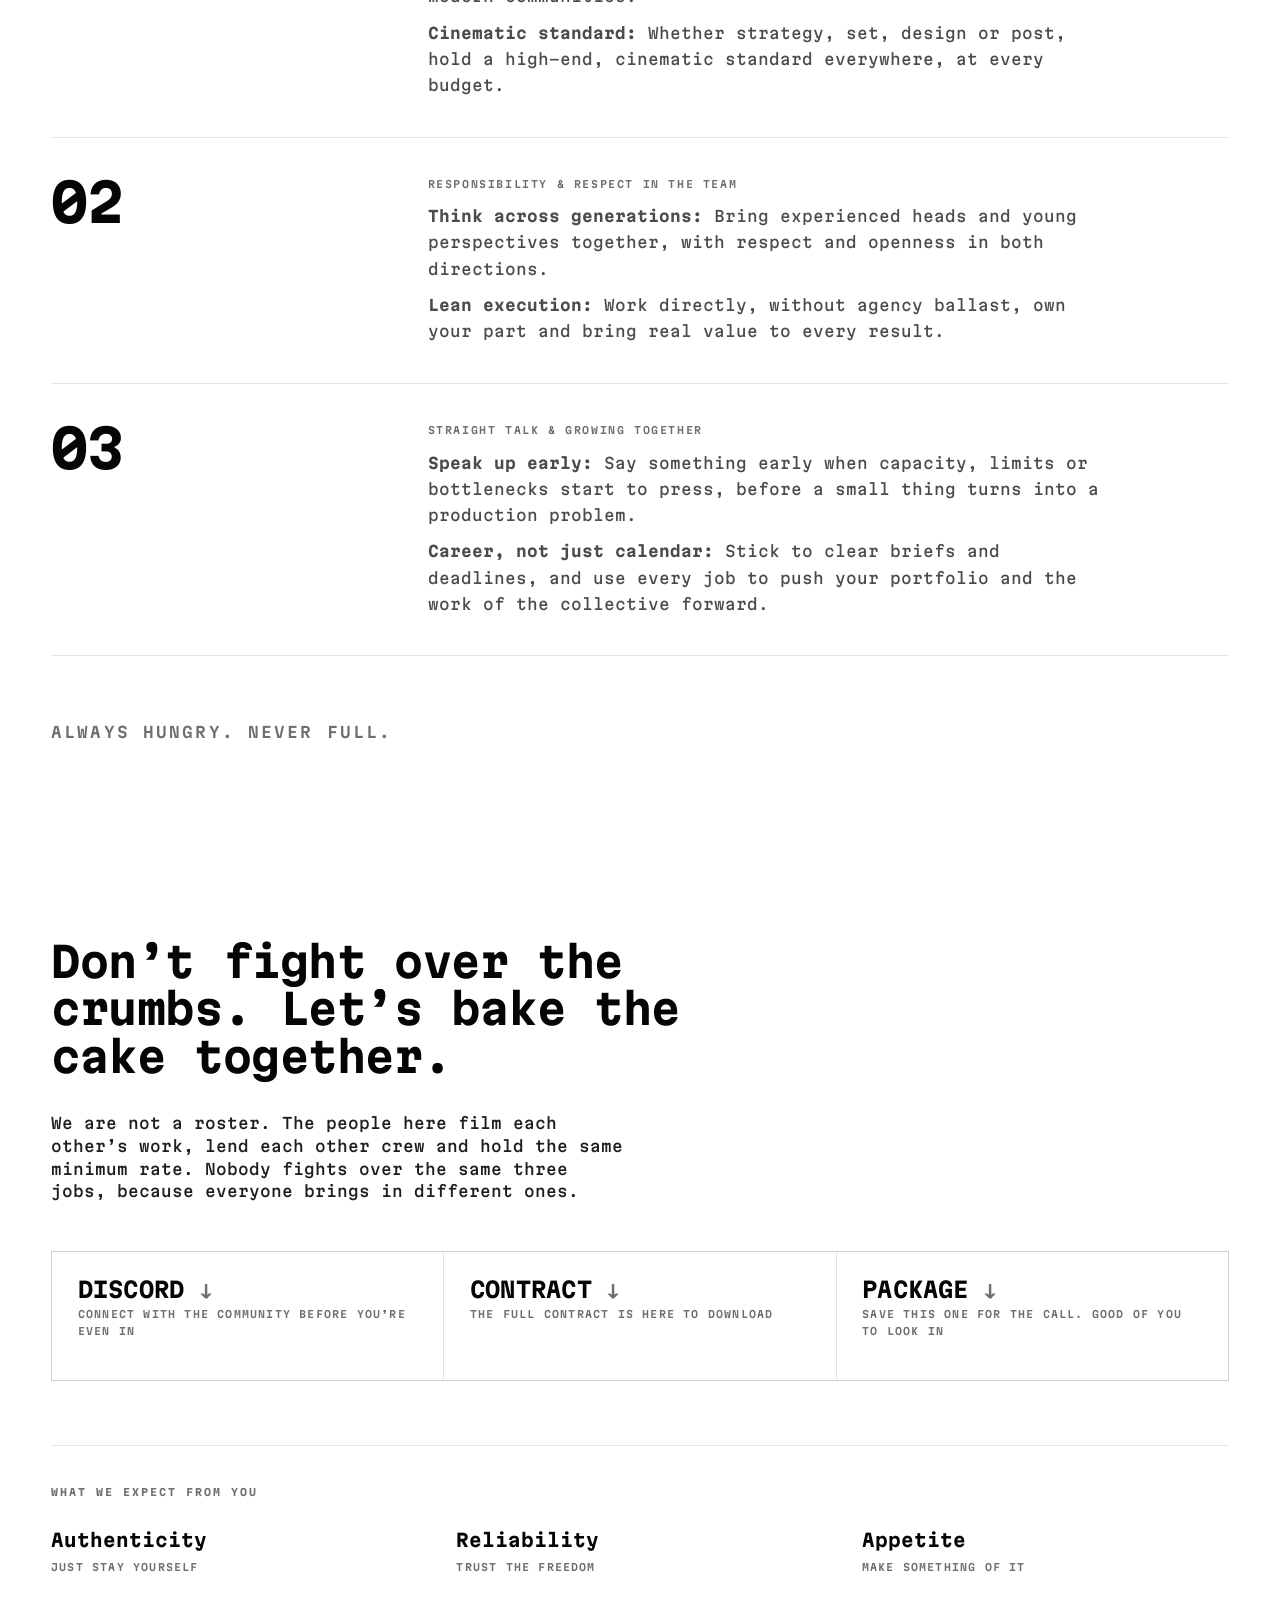
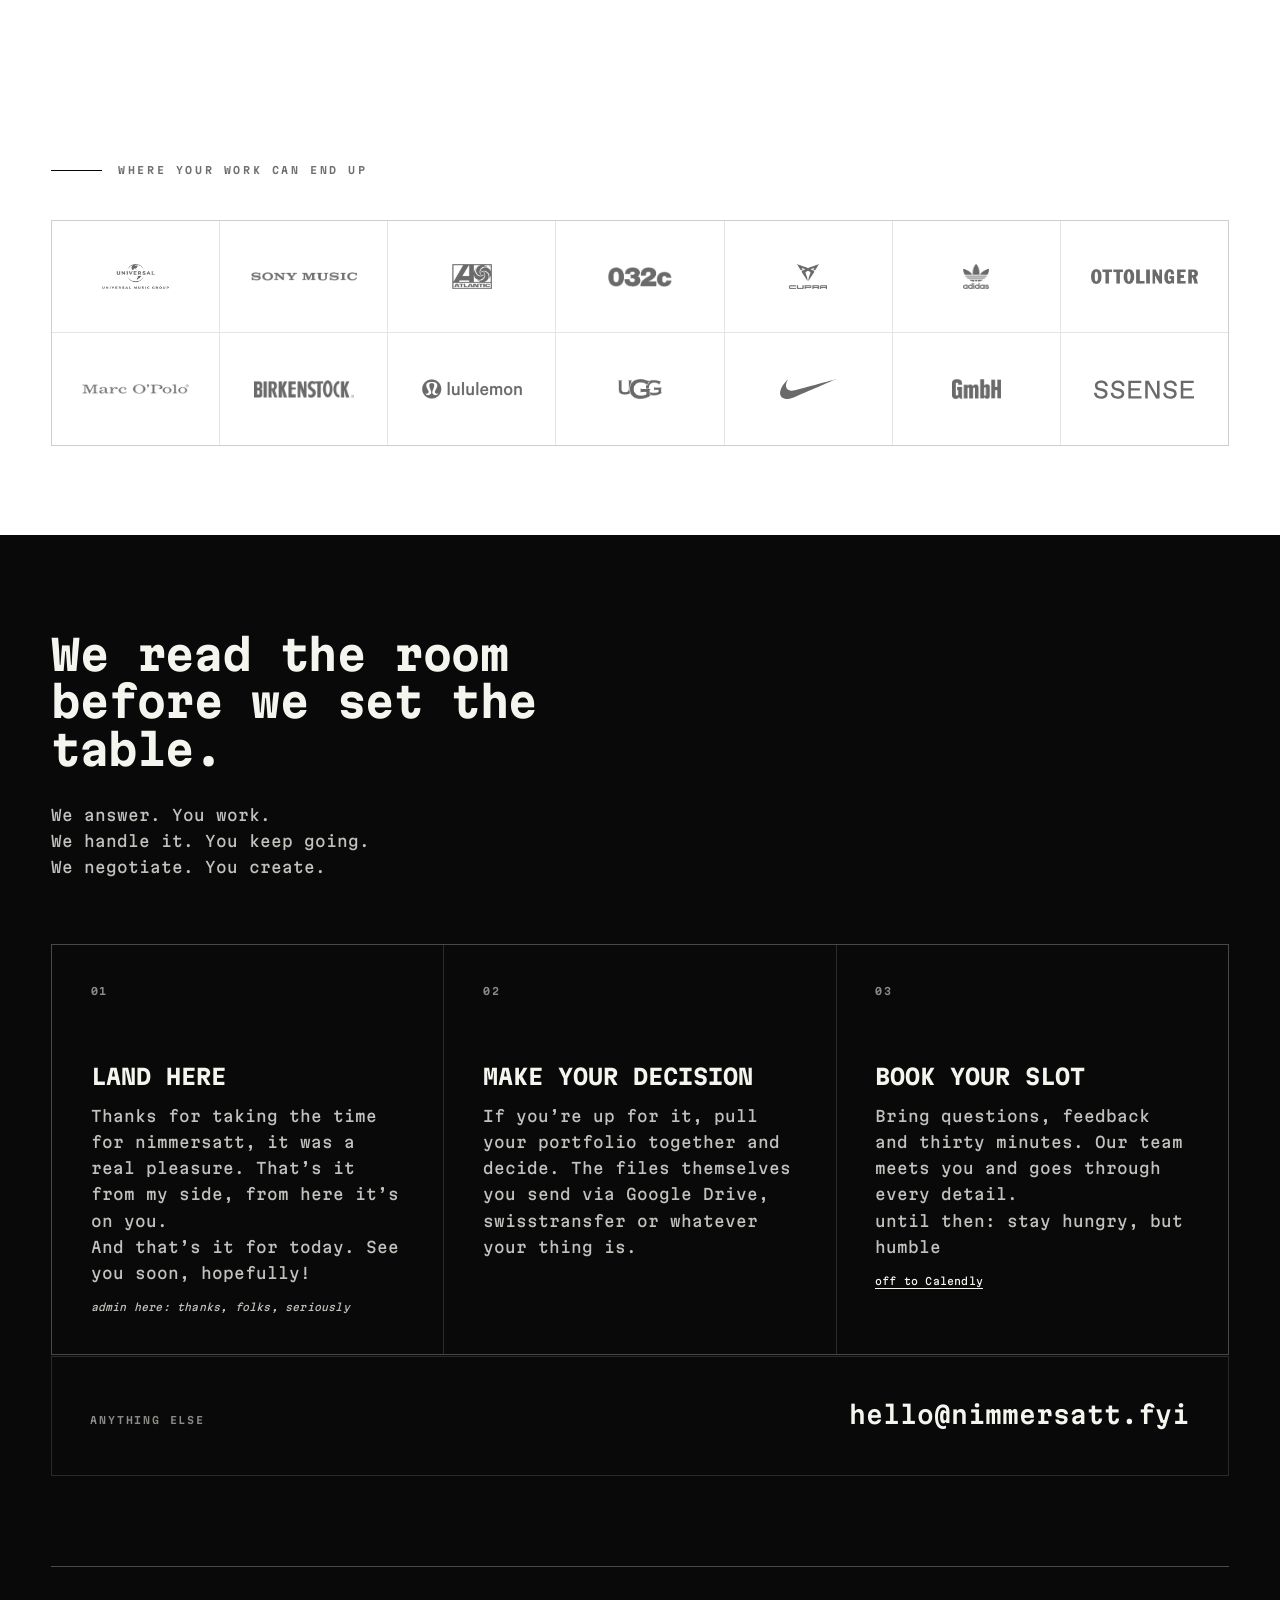
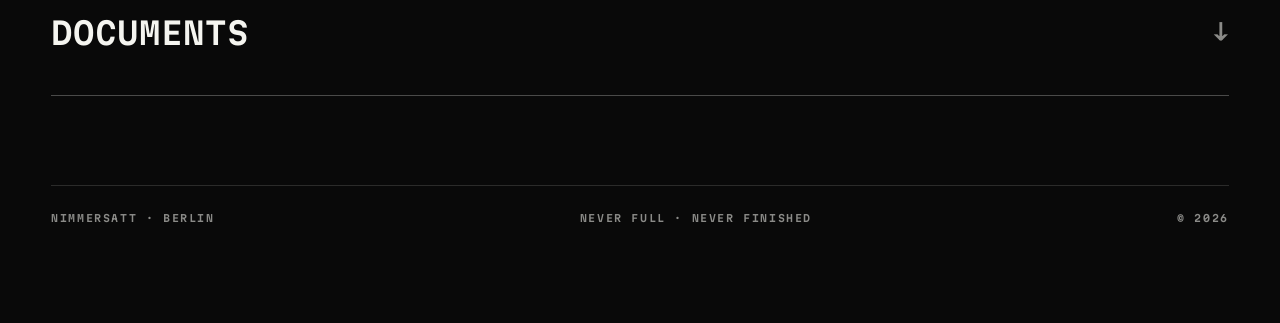
==== commit ff303e54: "The share card points at artist.nimmersatt.fyi, the brand domain The project has carried a custom do" ====
--- a/surge-artist-pitch-site/index.html
+++ b/surge-artist-pitch-site/index.html
@@ -7,15 +7,15 @@
   <meta name="description" content="An artist management agency for visual designers and moving image makers. We protect your visual language, make your work bigger and bring you jobs." />
 
   <link rel="icon" type="image/svg+xml" href="assets/logo.svg" />
-  <link rel="canonical" href="https://nimmersatt-pitch.vercel.app/" />
+  <link rel="canonical" href="https://artist.nimmersatt.fyi/" />
   <meta property="og:type" content="website" />
   <meta property="og:site_name" content="NIMMERSATT" />
   <meta property="og:locale" content="en_GB" />
-  <meta property="og:url" content="https://nimmersatt-pitch.vercel.app/" />
+  <meta property="og:url" content="https://artist.nimmersatt.fyi/" />
   <meta property="og:title" content="NIMMERSATT · Artist management for visual designers & moving image" />
   <meta property="og:description" content="An artist management agency for visual designers and moving image makers. We protect your visual language, make your work bigger and bring you jobs." />
-  <meta property="og:image" content="https://nimmersatt-pitch.vercel.app/assets/og-artist-pitch-20260717.jpg" />
-  <meta property="og:image:secure_url" content="https://nimmersatt-pitch.vercel.app/assets/og-artist-pitch-20260717.jpg" />
+  <meta property="og:image" content="https://artist.nimmersatt.fyi/assets/og-artist-pitch-20260717.jpg" />
+  <meta property="og:image:secure_url" content="https://artist.nimmersatt.fyi/assets/og-artist-pitch-20260717.jpg" />
   <meta property="og:image:type" content="image/jpeg" />
   <meta property="og:image:width" content="1200" />
   <meta property="og:image:height" content="630" />
@@ -23,7 +23,7 @@
   <meta name="twitter:card" content="summary_large_image" />
   <meta name="twitter:title" content="NIMMERSATT · Artist management for visual designers & moving image" />
   <meta name="twitter:description" content="An artist management agency for visual designers and moving image makers. We protect your visual language, make your work bigger and bring you jobs." />
-  <meta name="twitter:image" content="https://nimmersatt-pitch.vercel.app/assets/og-artist-pitch-20260717.jpg" />
+  <meta name="twitter:image" content="https://artist.nimmersatt.fyi/assets/og-artist-pitch-20260717.jpg" />
   <meta name="twitter:image:alt" content="Nimmersatt: artist management for visual designers and moving image makers." />
   <meta name="theme-color" content="#ffffff" />
 
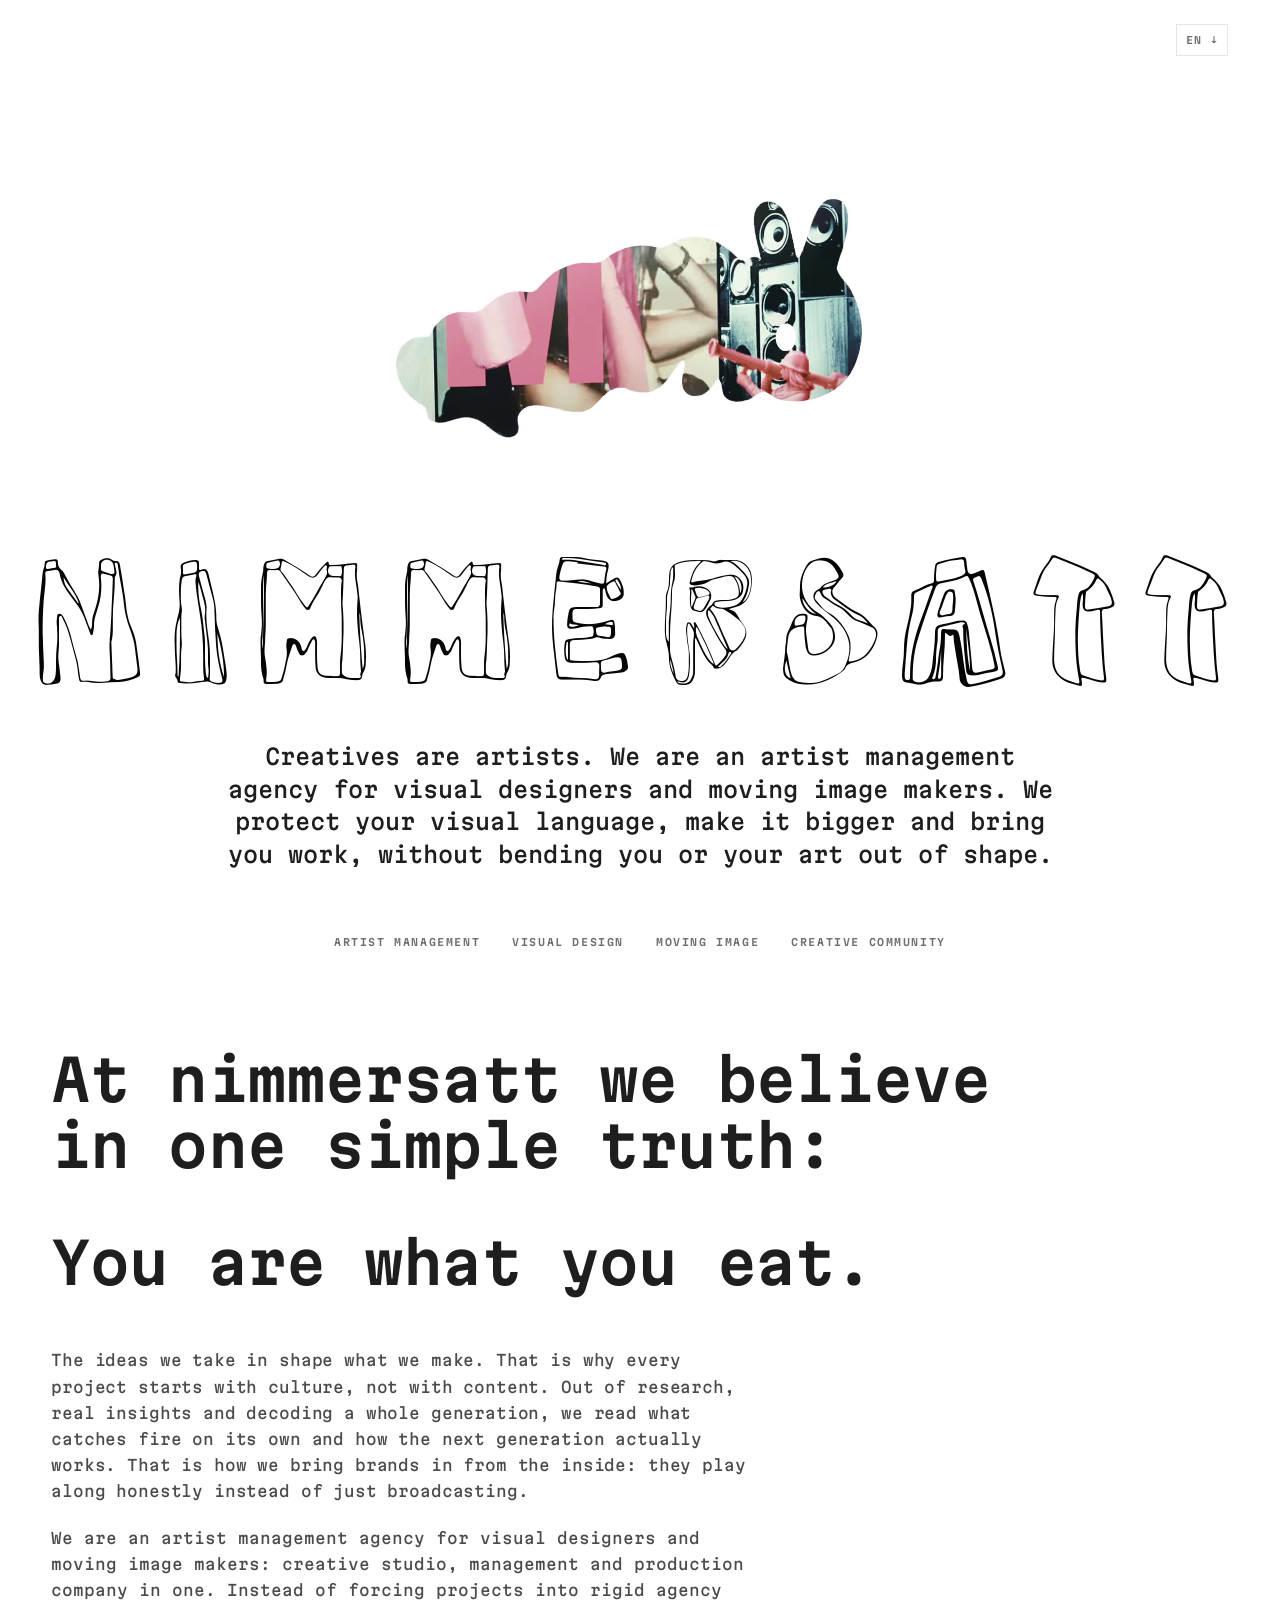
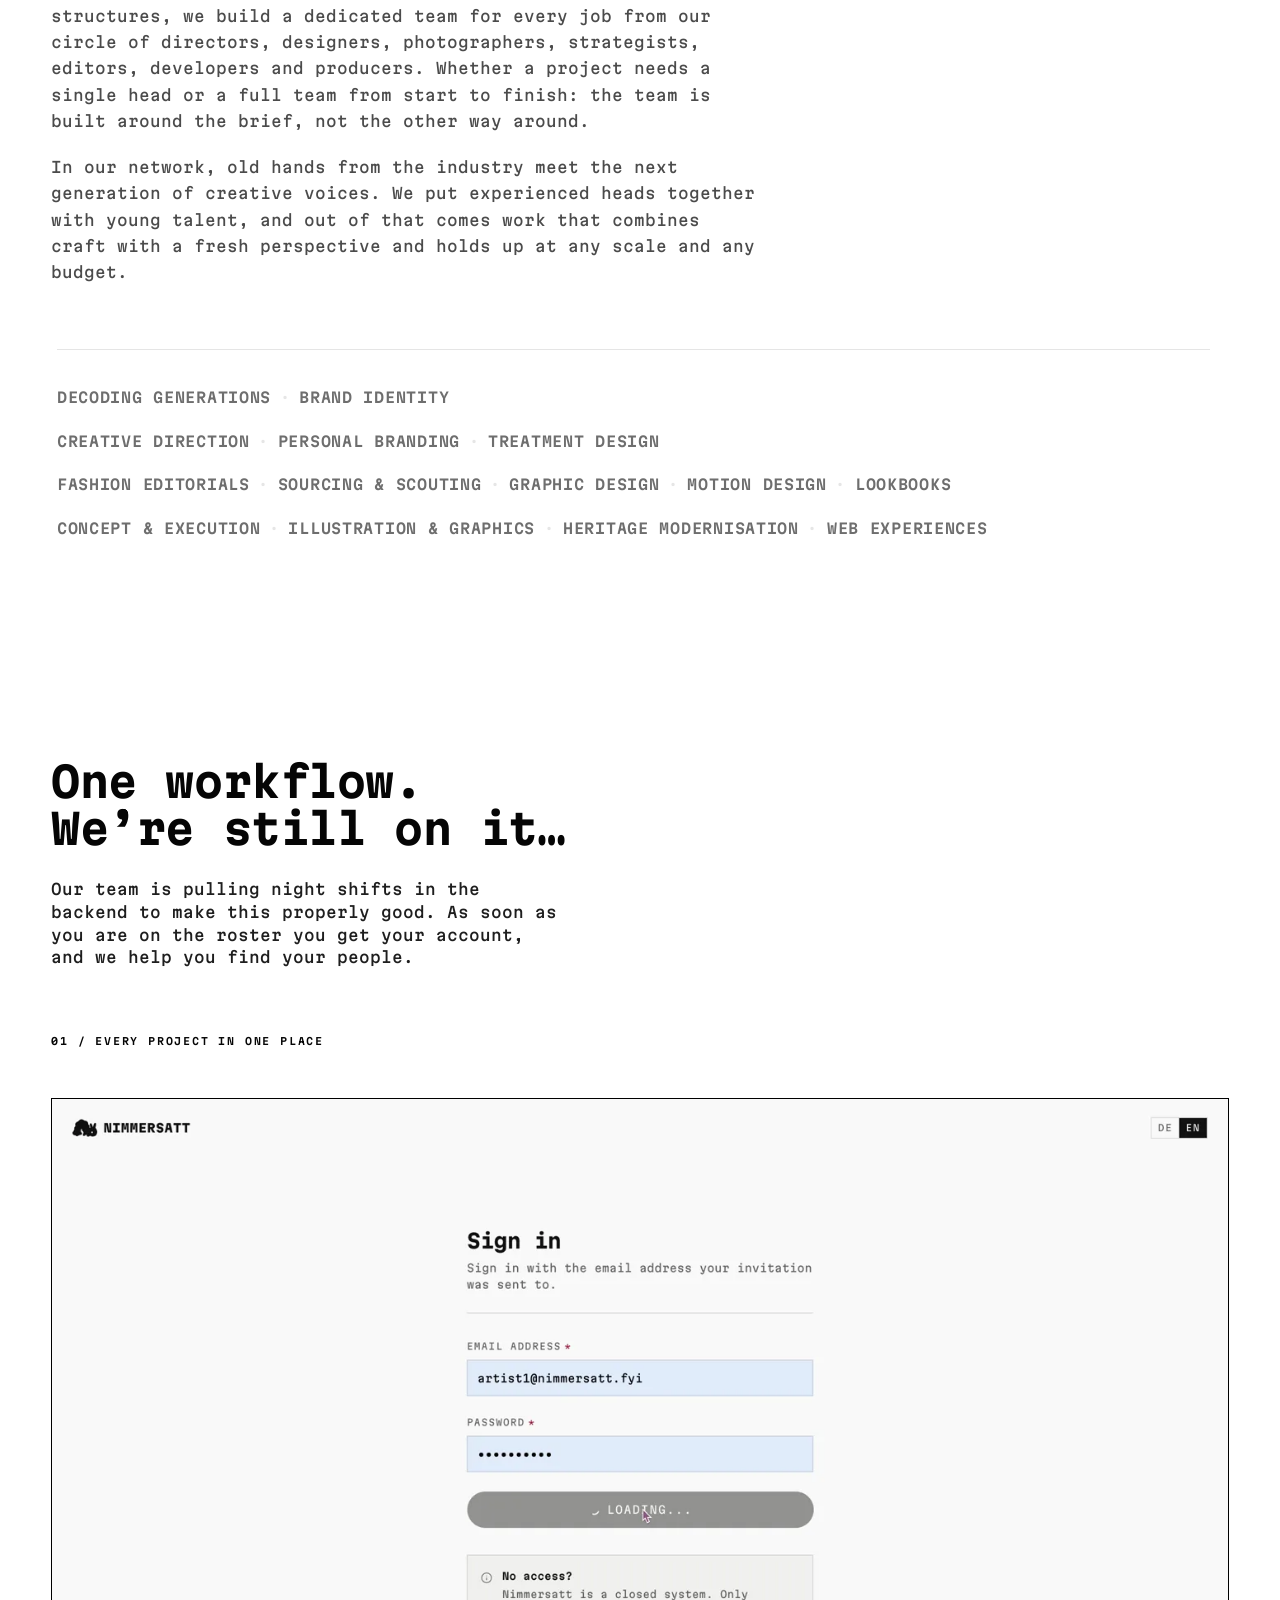
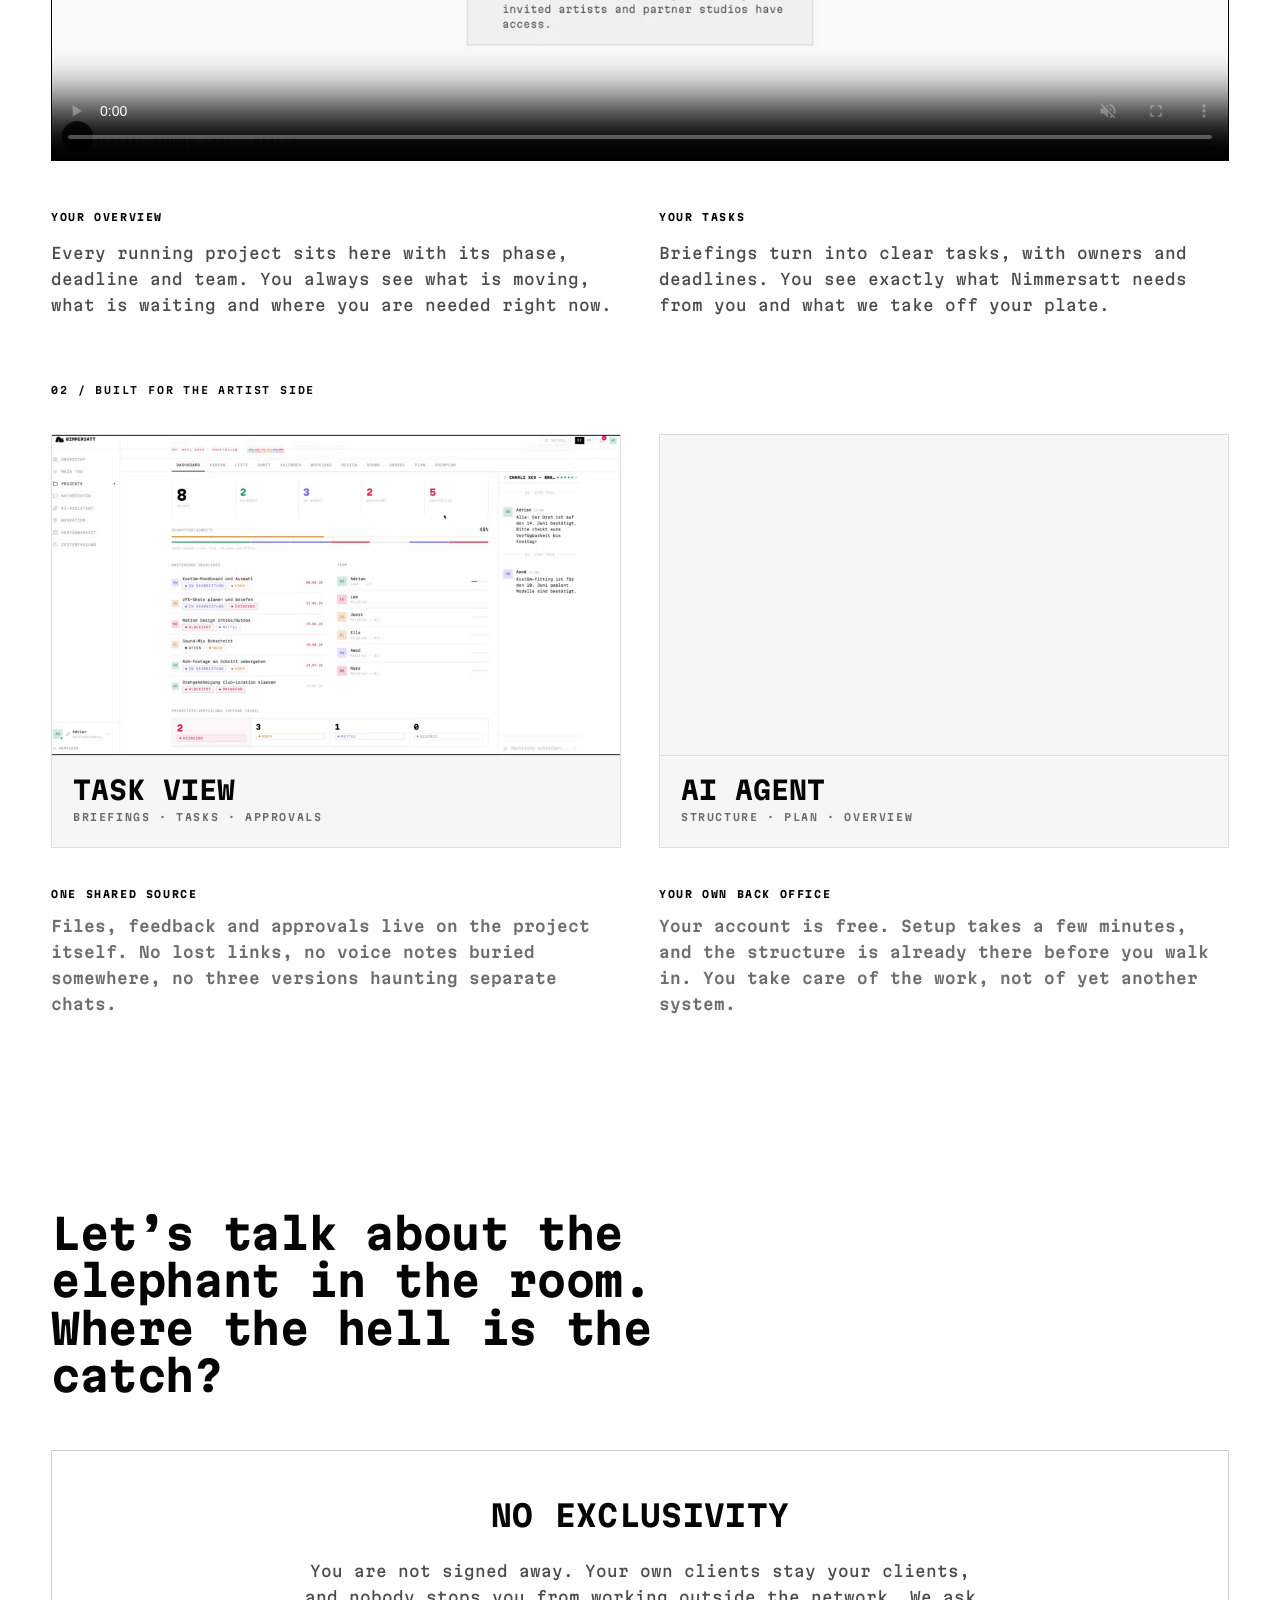
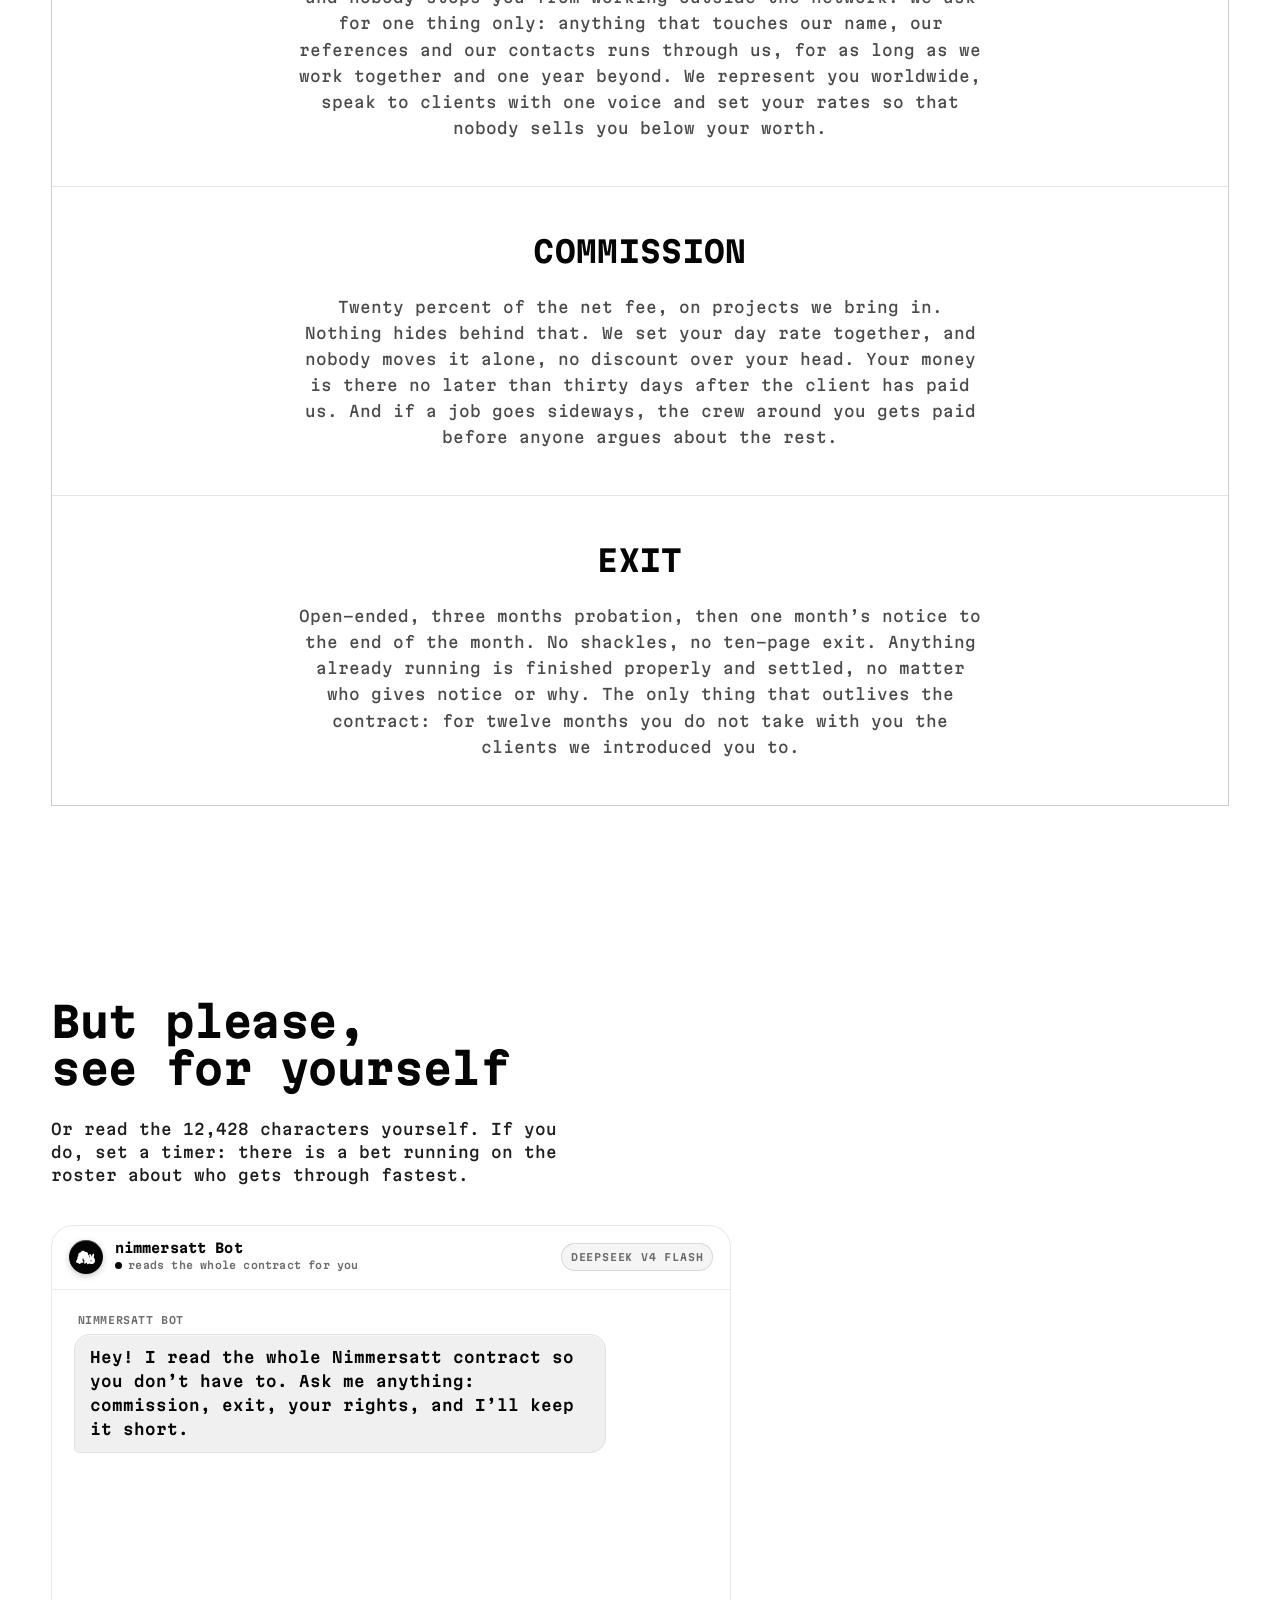
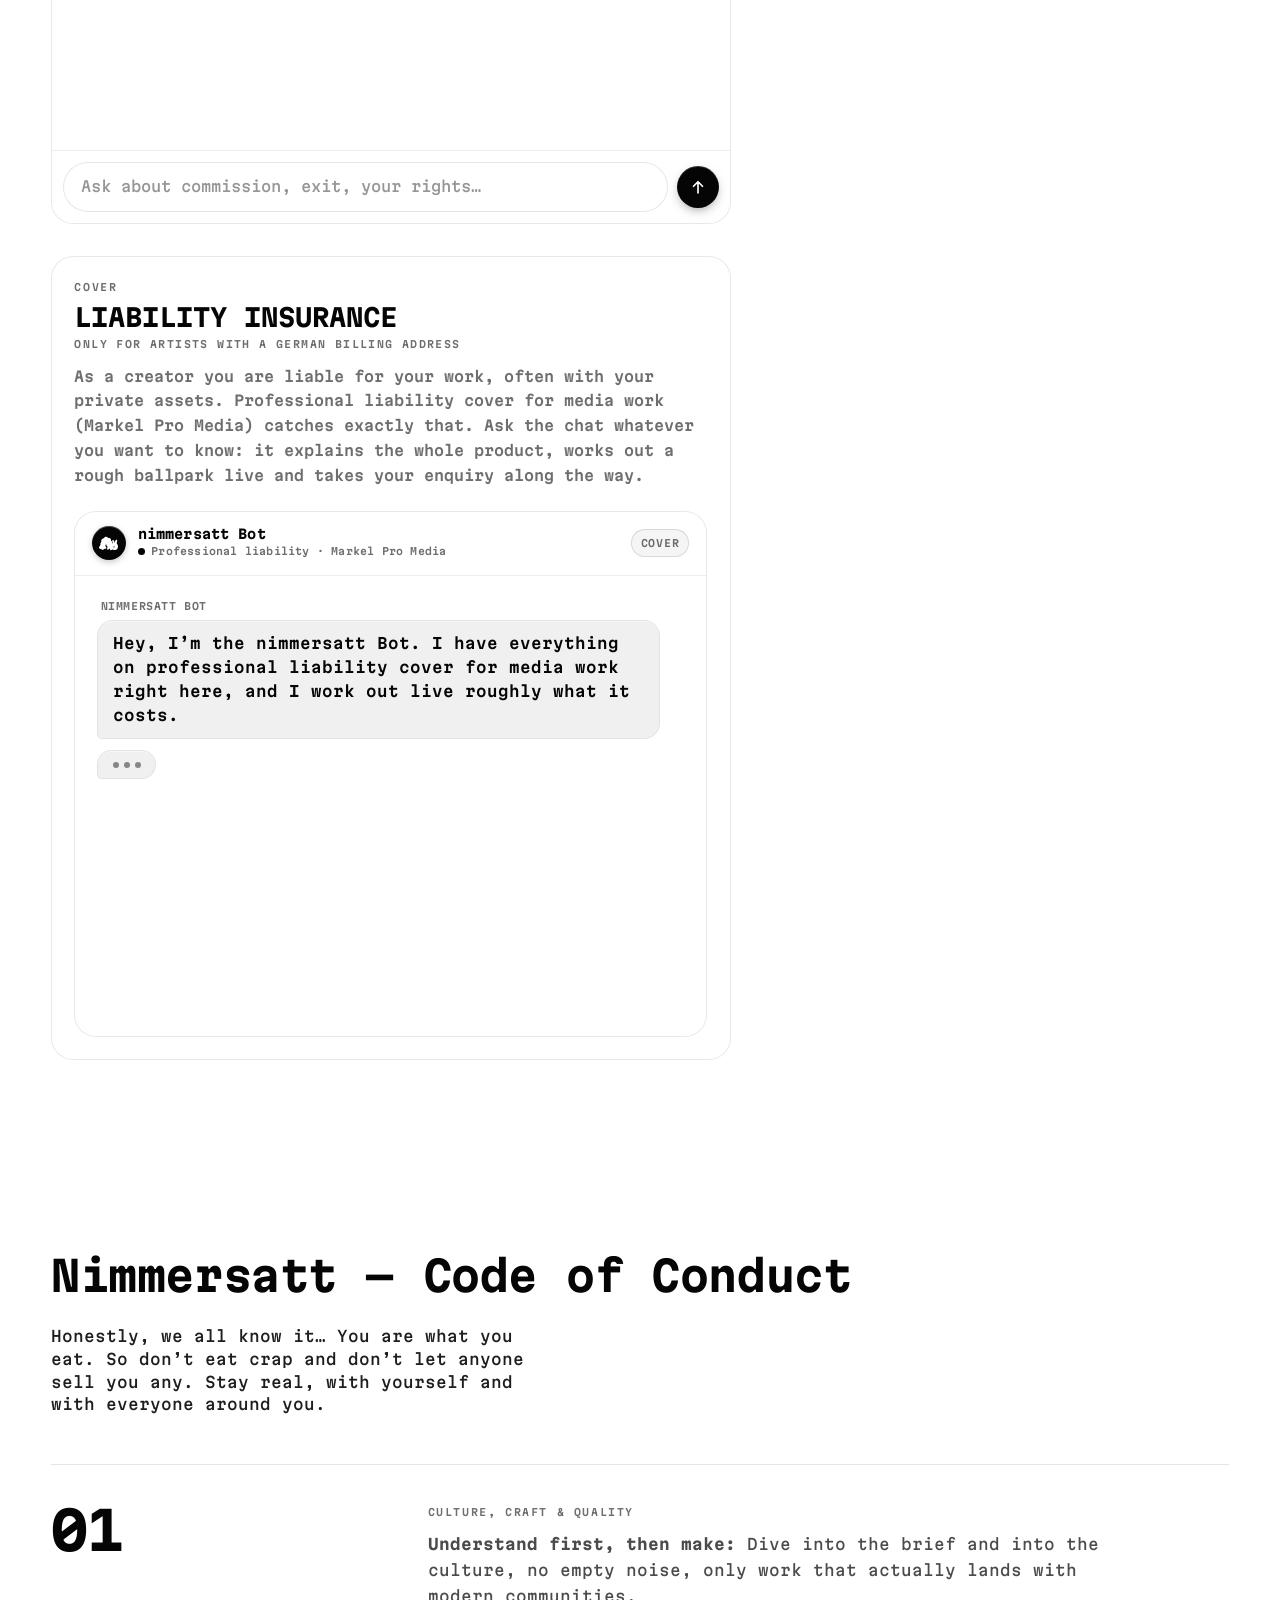
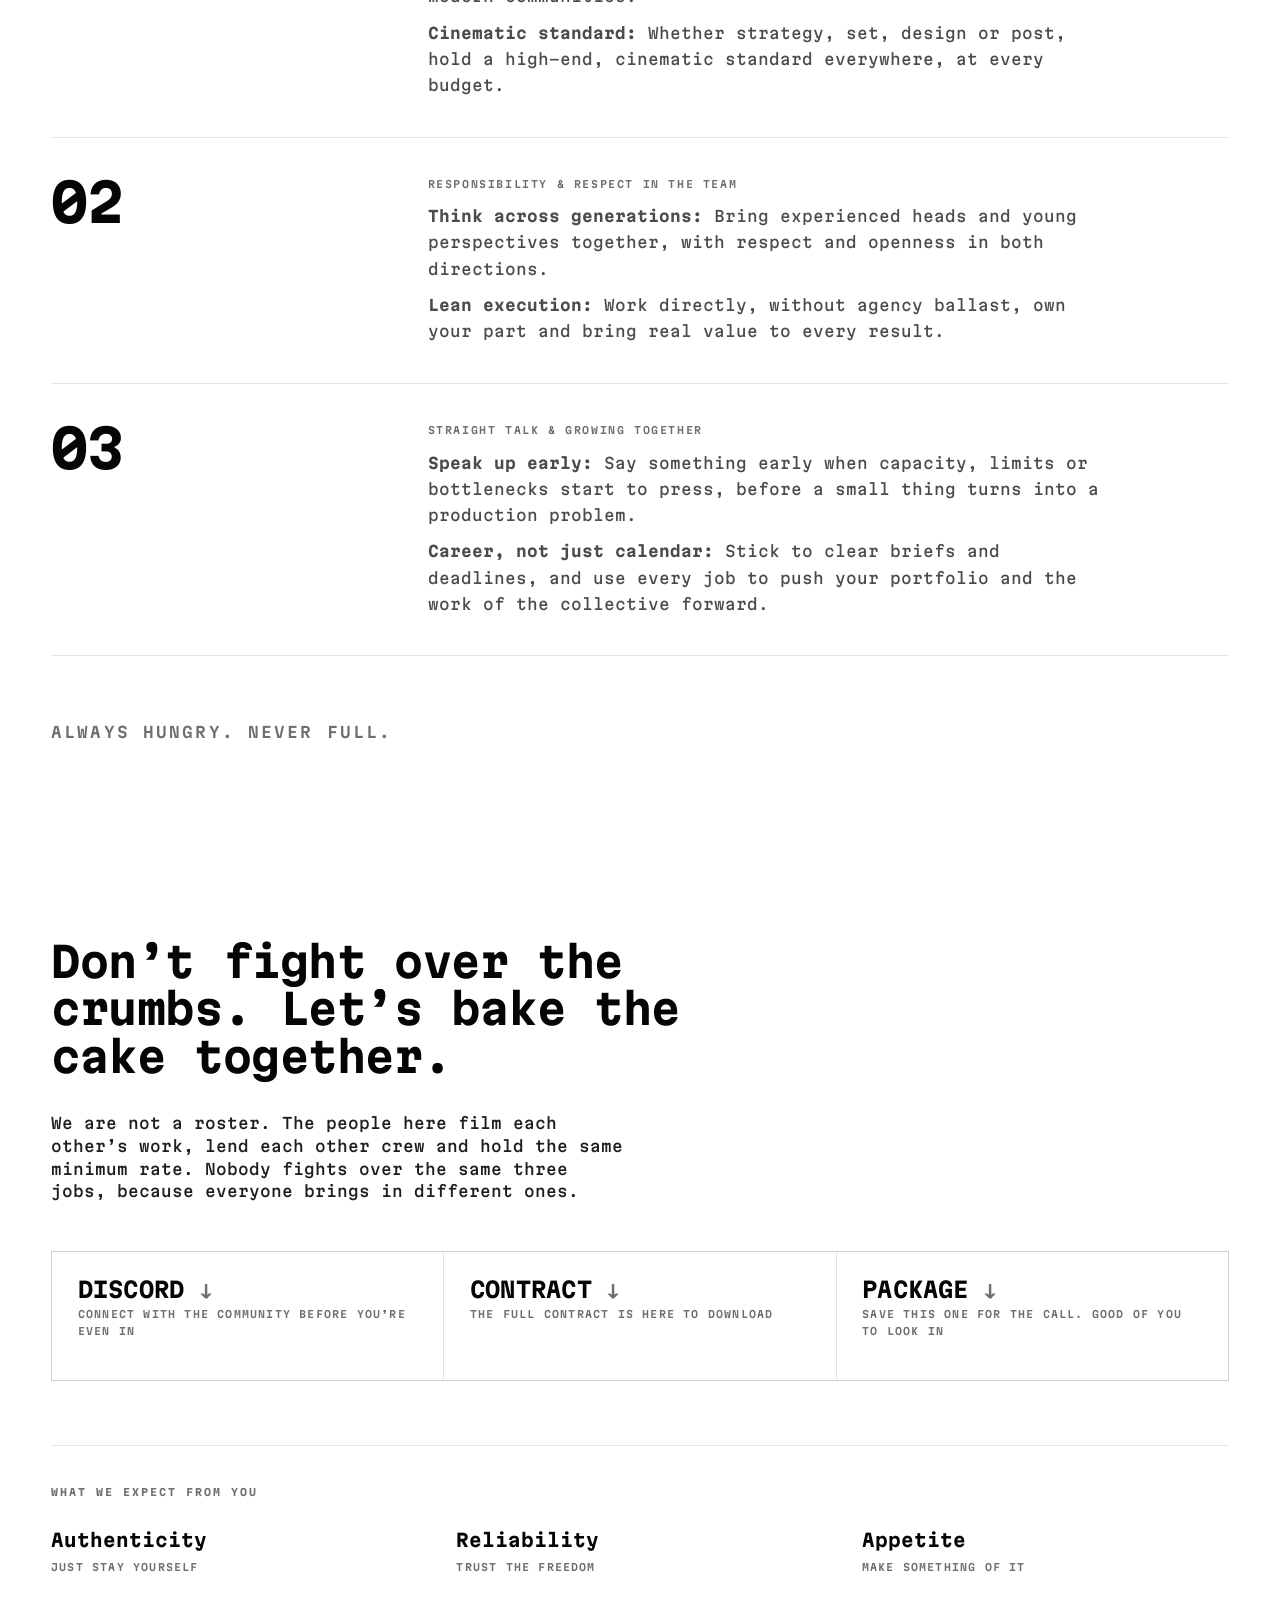
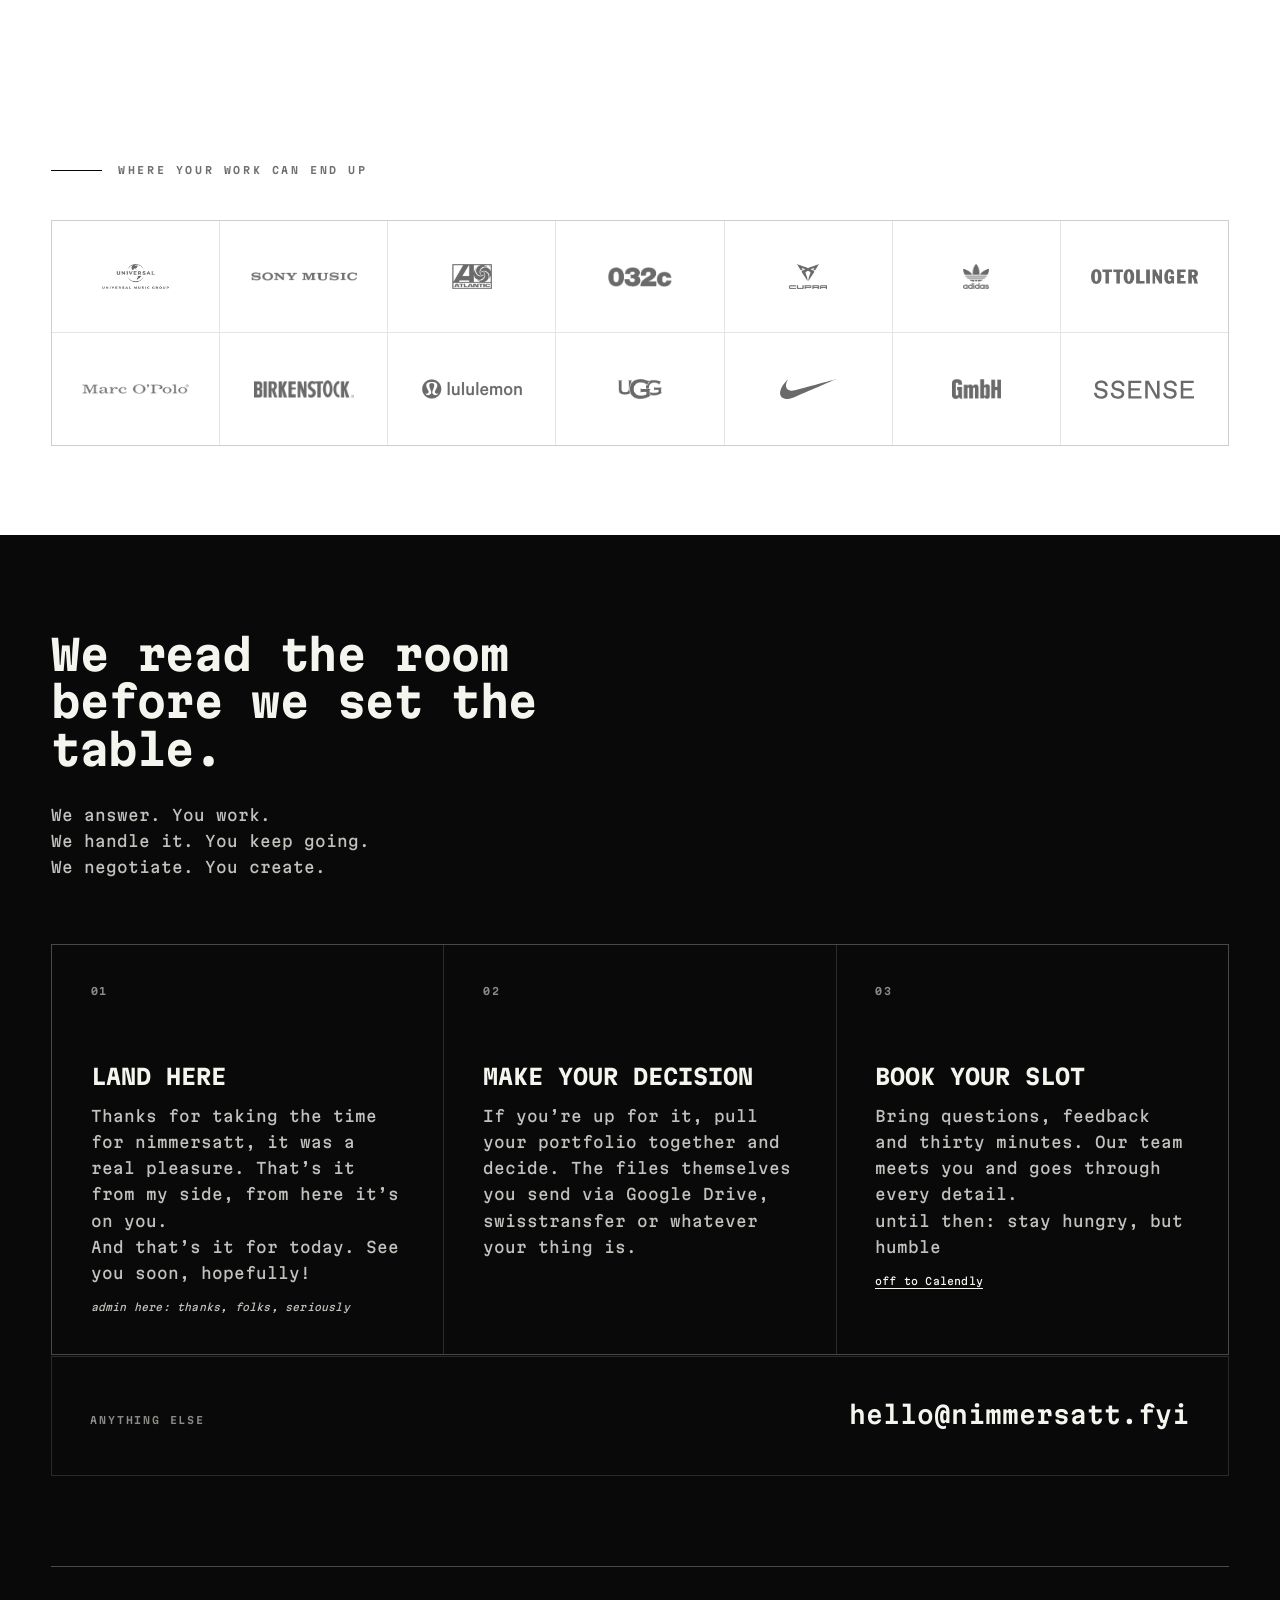
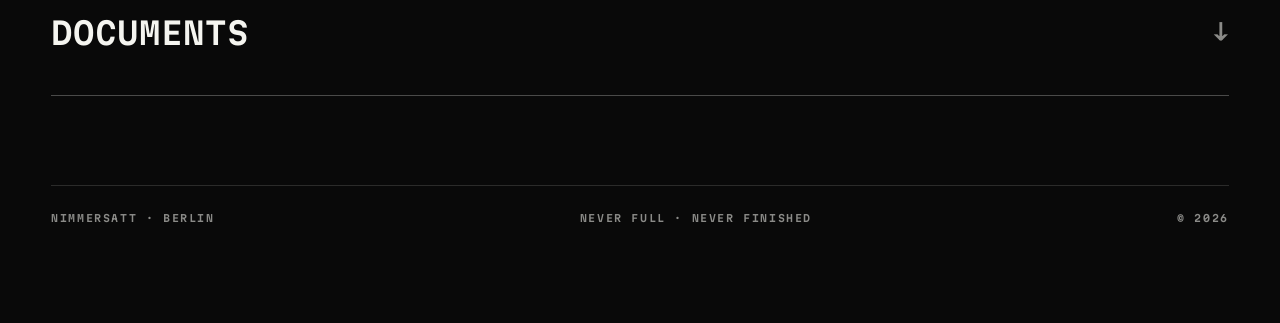
==== commit 107a4a33: "The share card is the loader mark, cut out of the artists reel Otto sent the loader animation and as" ====
--- a/surge-artist-pitch-site/index.html
+++ b/surge-artist-pitch-site/index.html
@@ -14,17 +14,17 @@
   <meta property="og:url" content="https://artist.nimmersatt.fyi/" />
   <meta property="og:title" content="NIMMERSATT · Artist management for visual designers & moving image" />
   <meta property="og:description" content="An artist management agency for visual designers and moving image makers. We protect your visual language, make your work bigger and bring you jobs." />
-  <meta property="og:image" content="https://artist.nimmersatt.fyi/assets/og-artist-pitch-20260717.jpg" />
-  <meta property="og:image:secure_url" content="https://artist.nimmersatt.fyi/assets/og-artist-pitch-20260717.jpg" />
+  <meta property="og:image" content="https://artist.nimmersatt.fyi/assets/og-artist-pitch-20260829.jpg" />
+  <meta property="og:image:secure_url" content="https://artist.nimmersatt.fyi/assets/og-artist-pitch-20260829.jpg" />
   <meta property="og:image:type" content="image/jpeg" />
   <meta property="og:image:width" content="1200" />
   <meta property="og:image:height" content="630" />
-  <meta property="og:image:alt" content="Nimmersatt: artist management for visual designers and moving image makers." />
+  <meta property="og:image:alt" content="The Nimmersatt mark, cut out of the artists reel." />
   <meta name="twitter:card" content="summary_large_image" />
   <meta name="twitter:title" content="NIMMERSATT · Artist management for visual designers & moving image" />
   <meta name="twitter:description" content="An artist management agency for visual designers and moving image makers. We protect your visual language, make your work bigger and bring you jobs." />
-  <meta name="twitter:image" content="https://artist.nimmersatt.fyi/assets/og-artist-pitch-20260717.jpg" />
-  <meta name="twitter:image:alt" content="Nimmersatt: artist management for visual designers and moving image makers." />
+  <meta name="twitter:image" content="https://artist.nimmersatt.fyi/assets/og-artist-pitch-20260829.jpg" />
+  <meta name="twitter:image:alt" content="The Nimmersatt mark, cut out of the artists reel." />
   <meta name="theme-color" content="#ffffff" />
 
   <script type="application/ld+json">
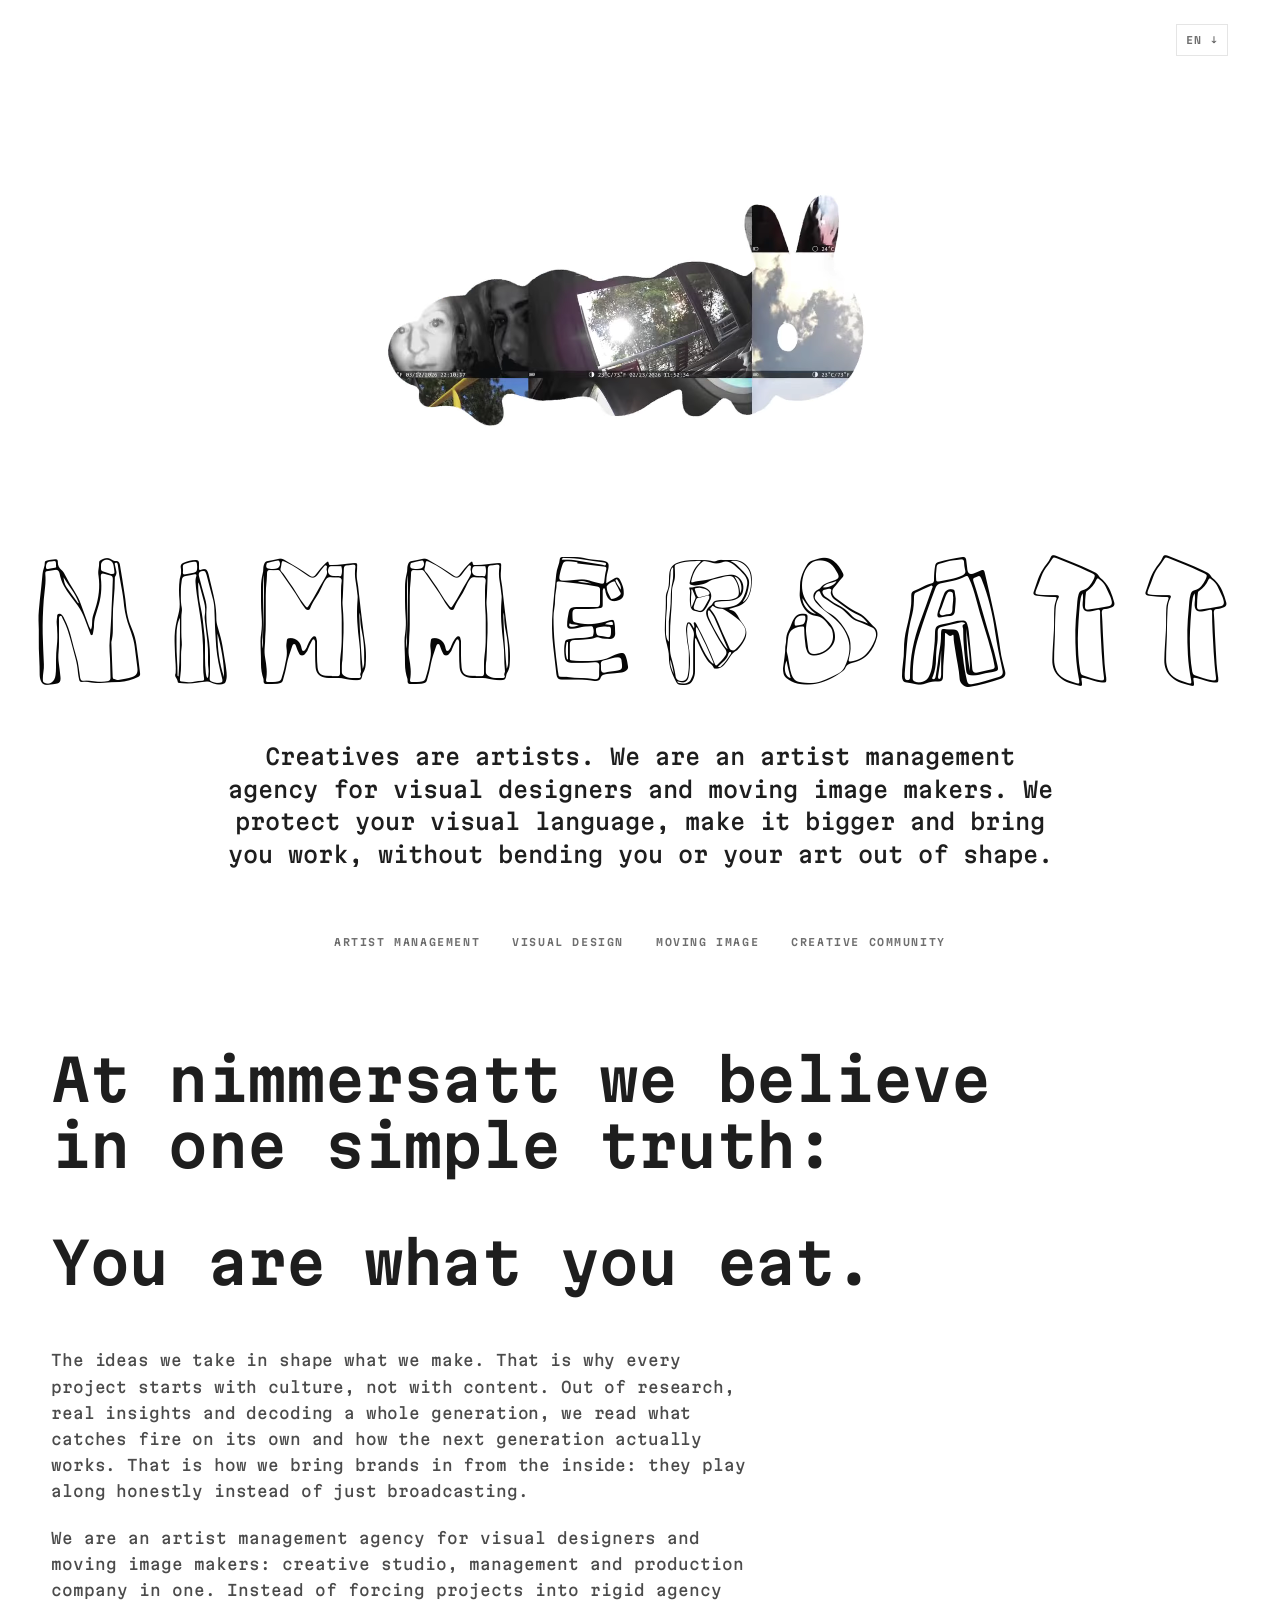
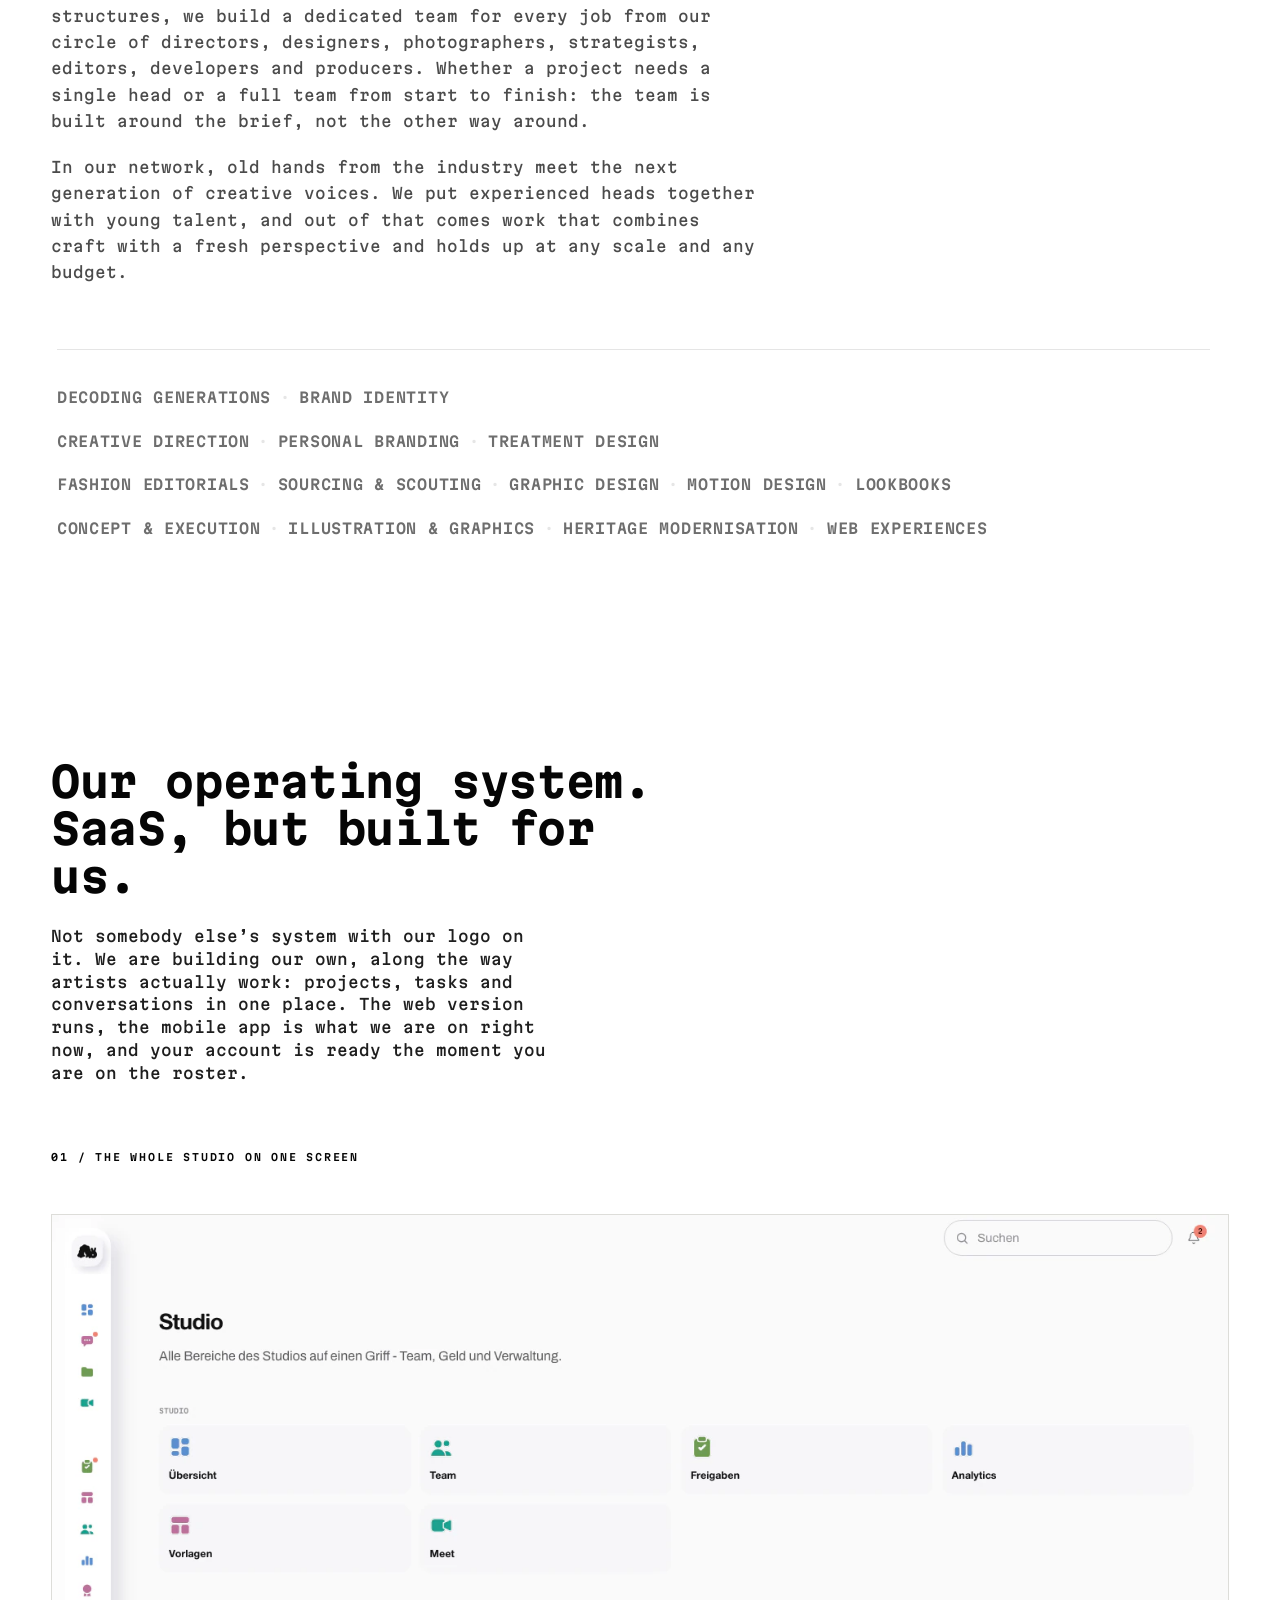
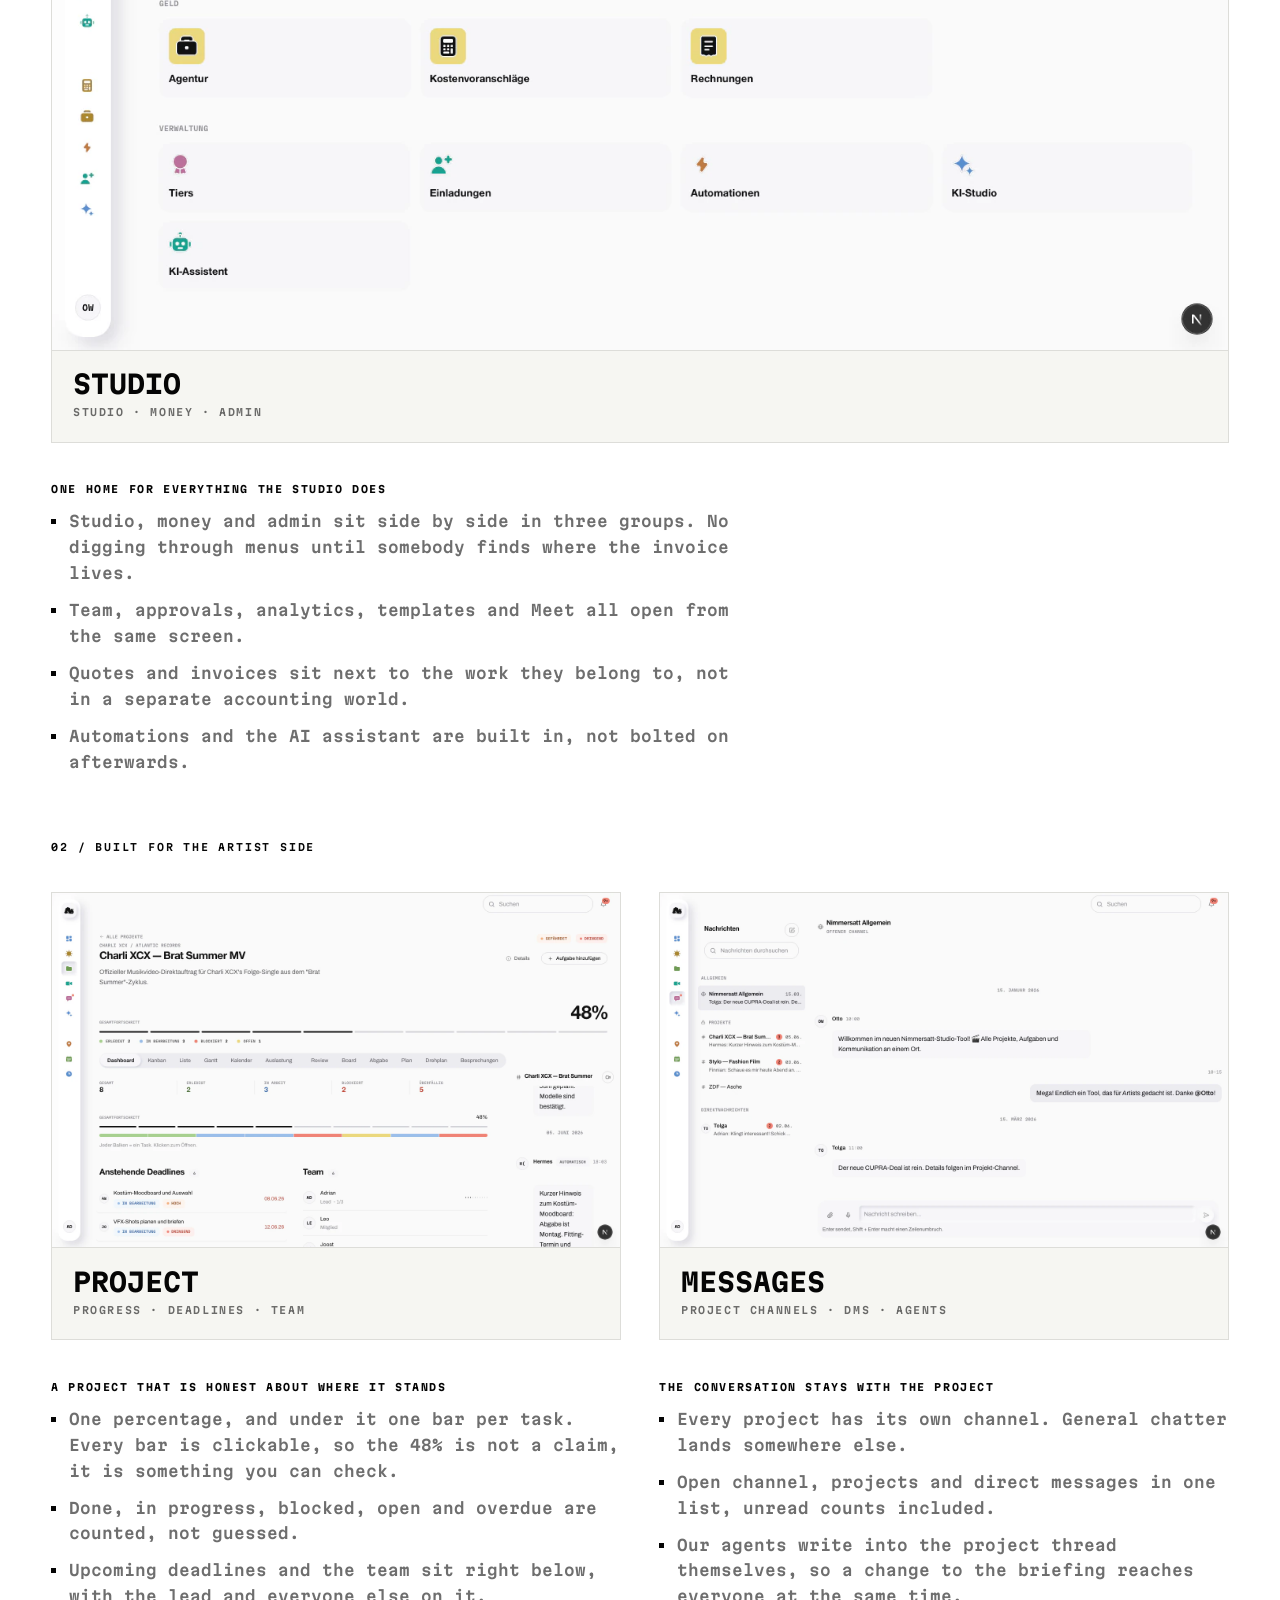
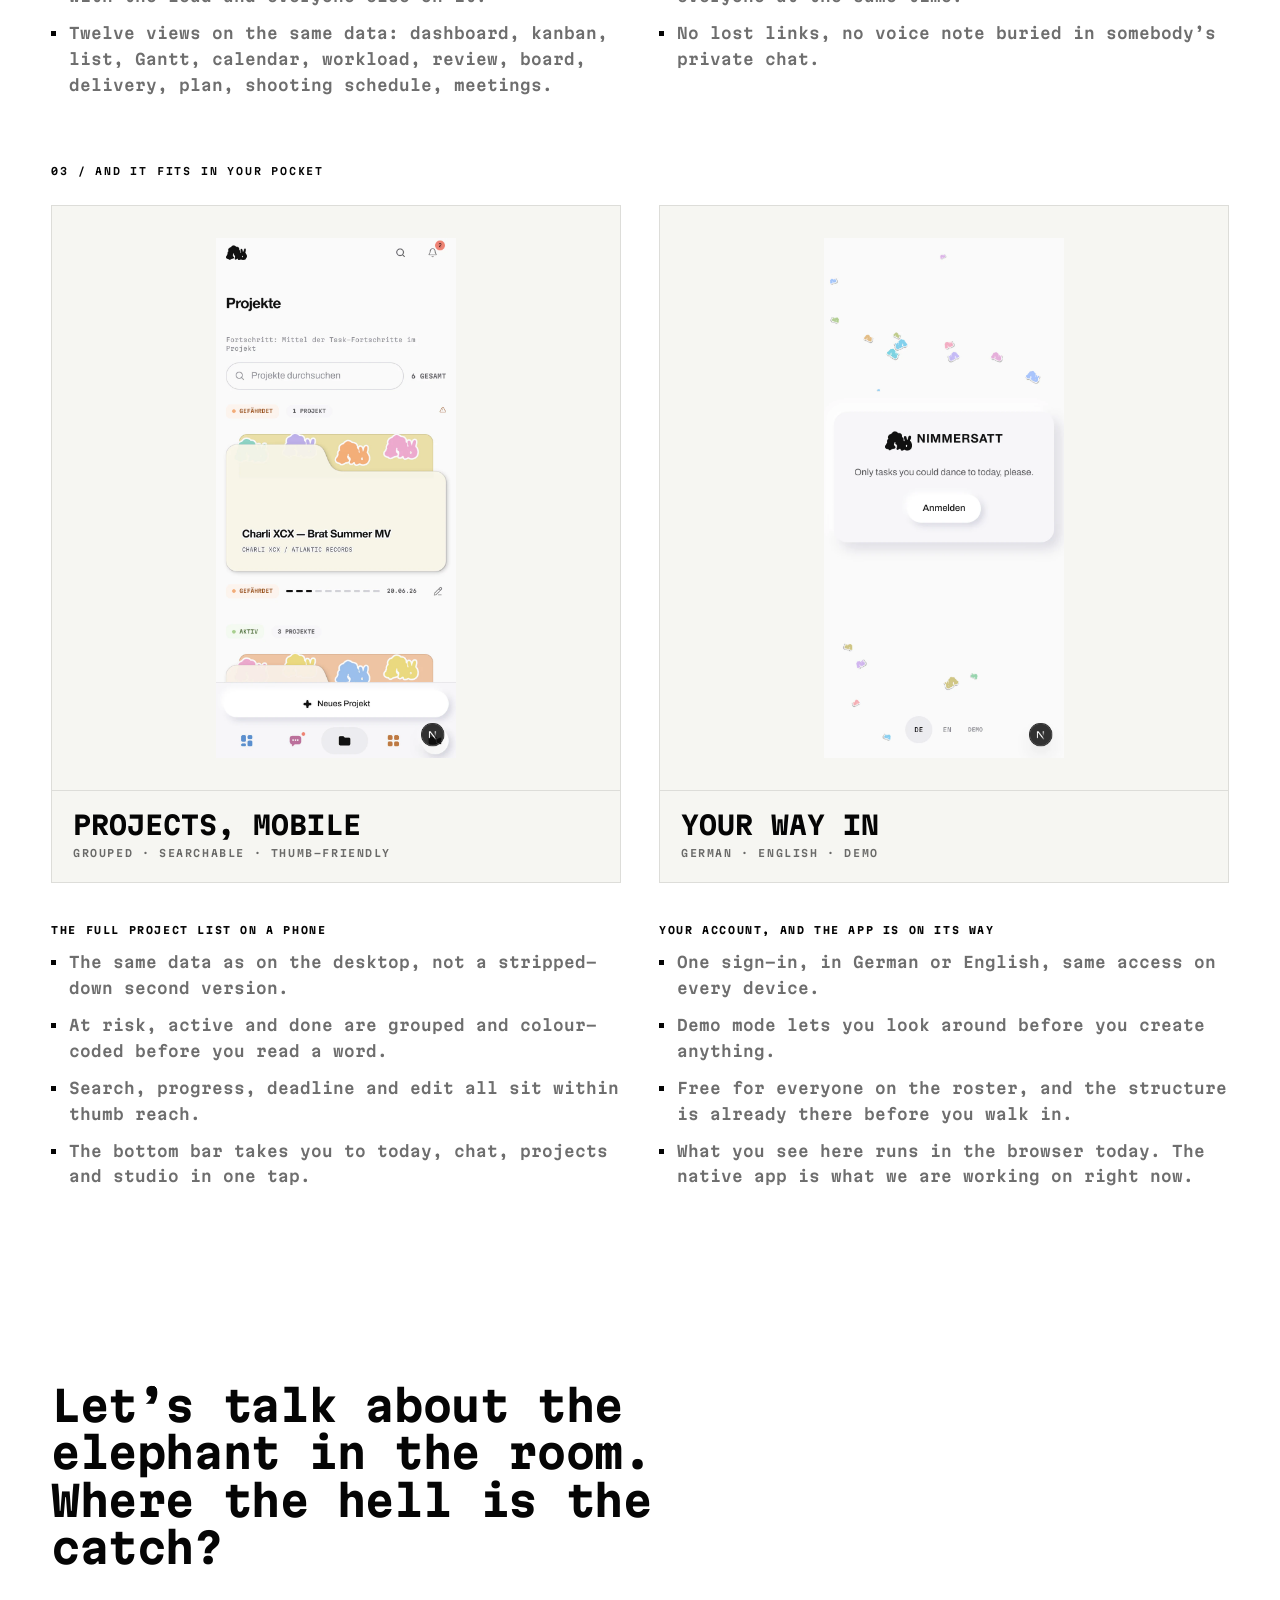
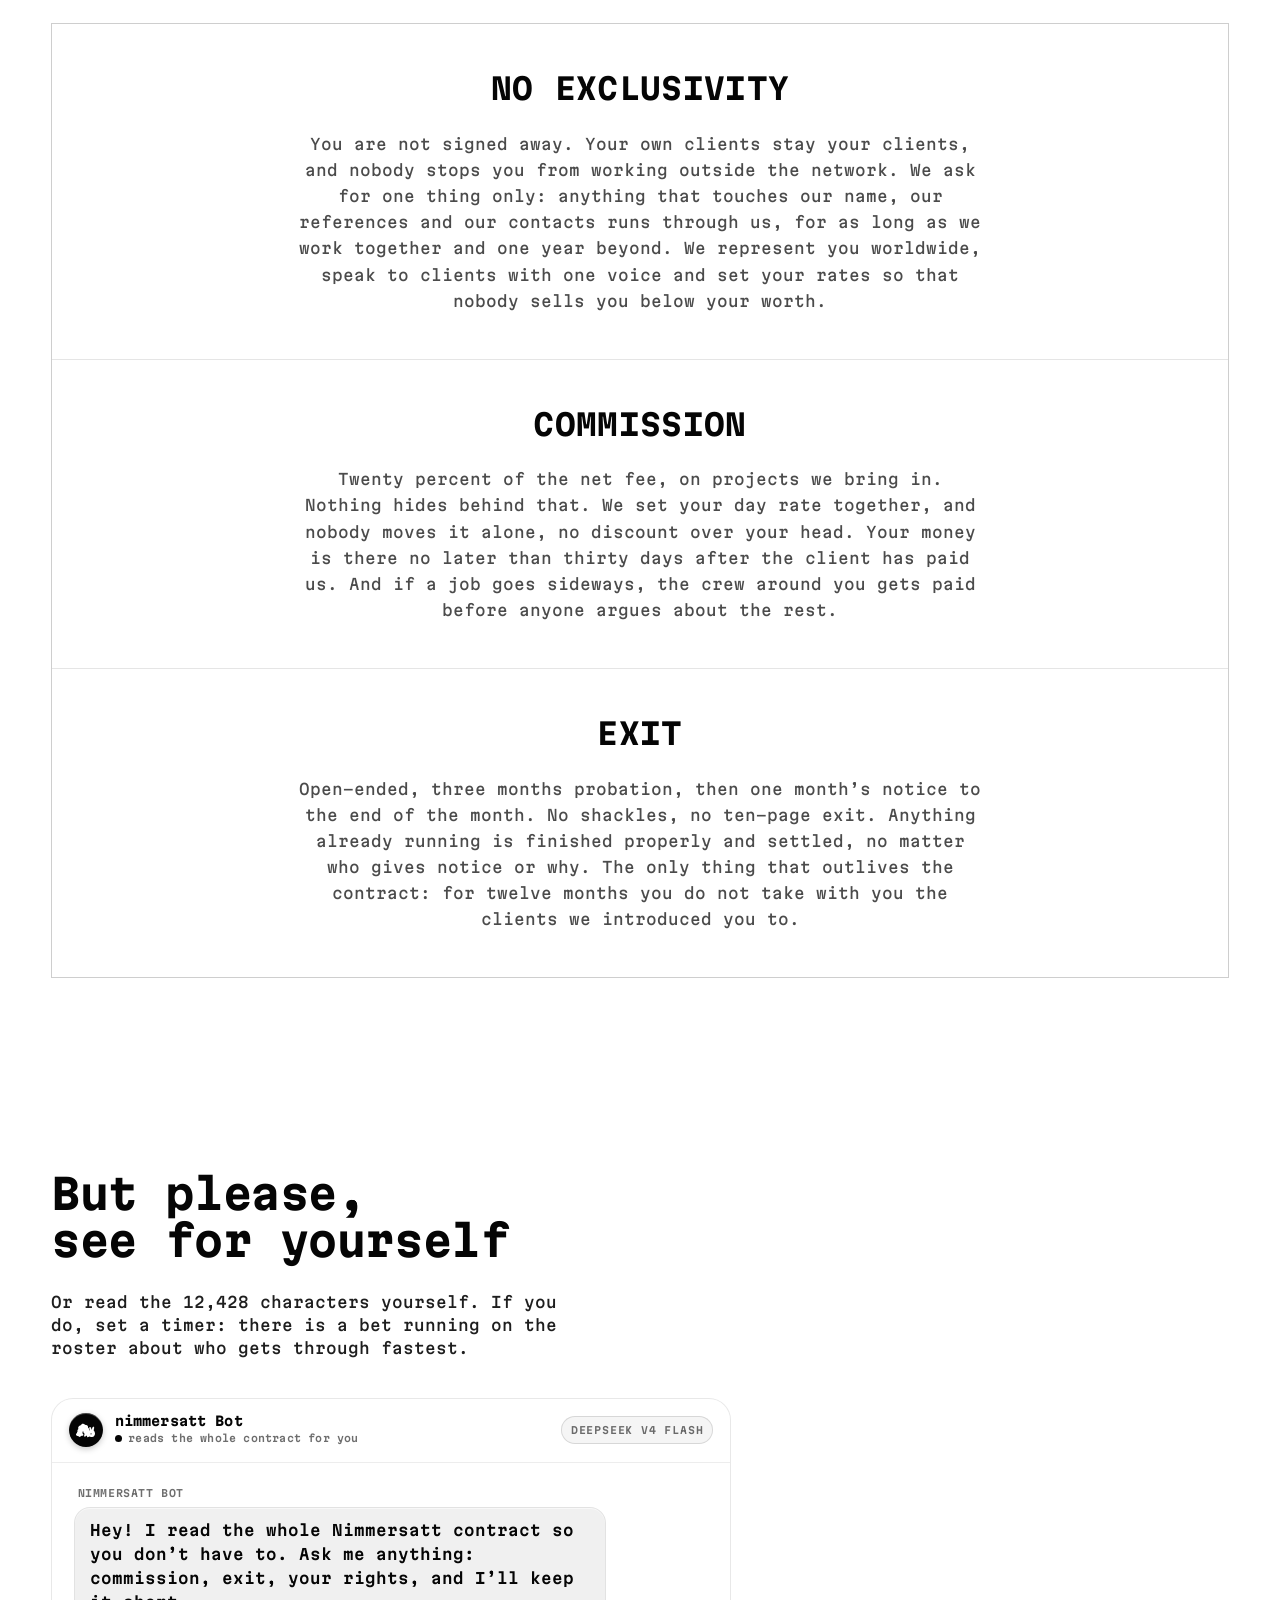
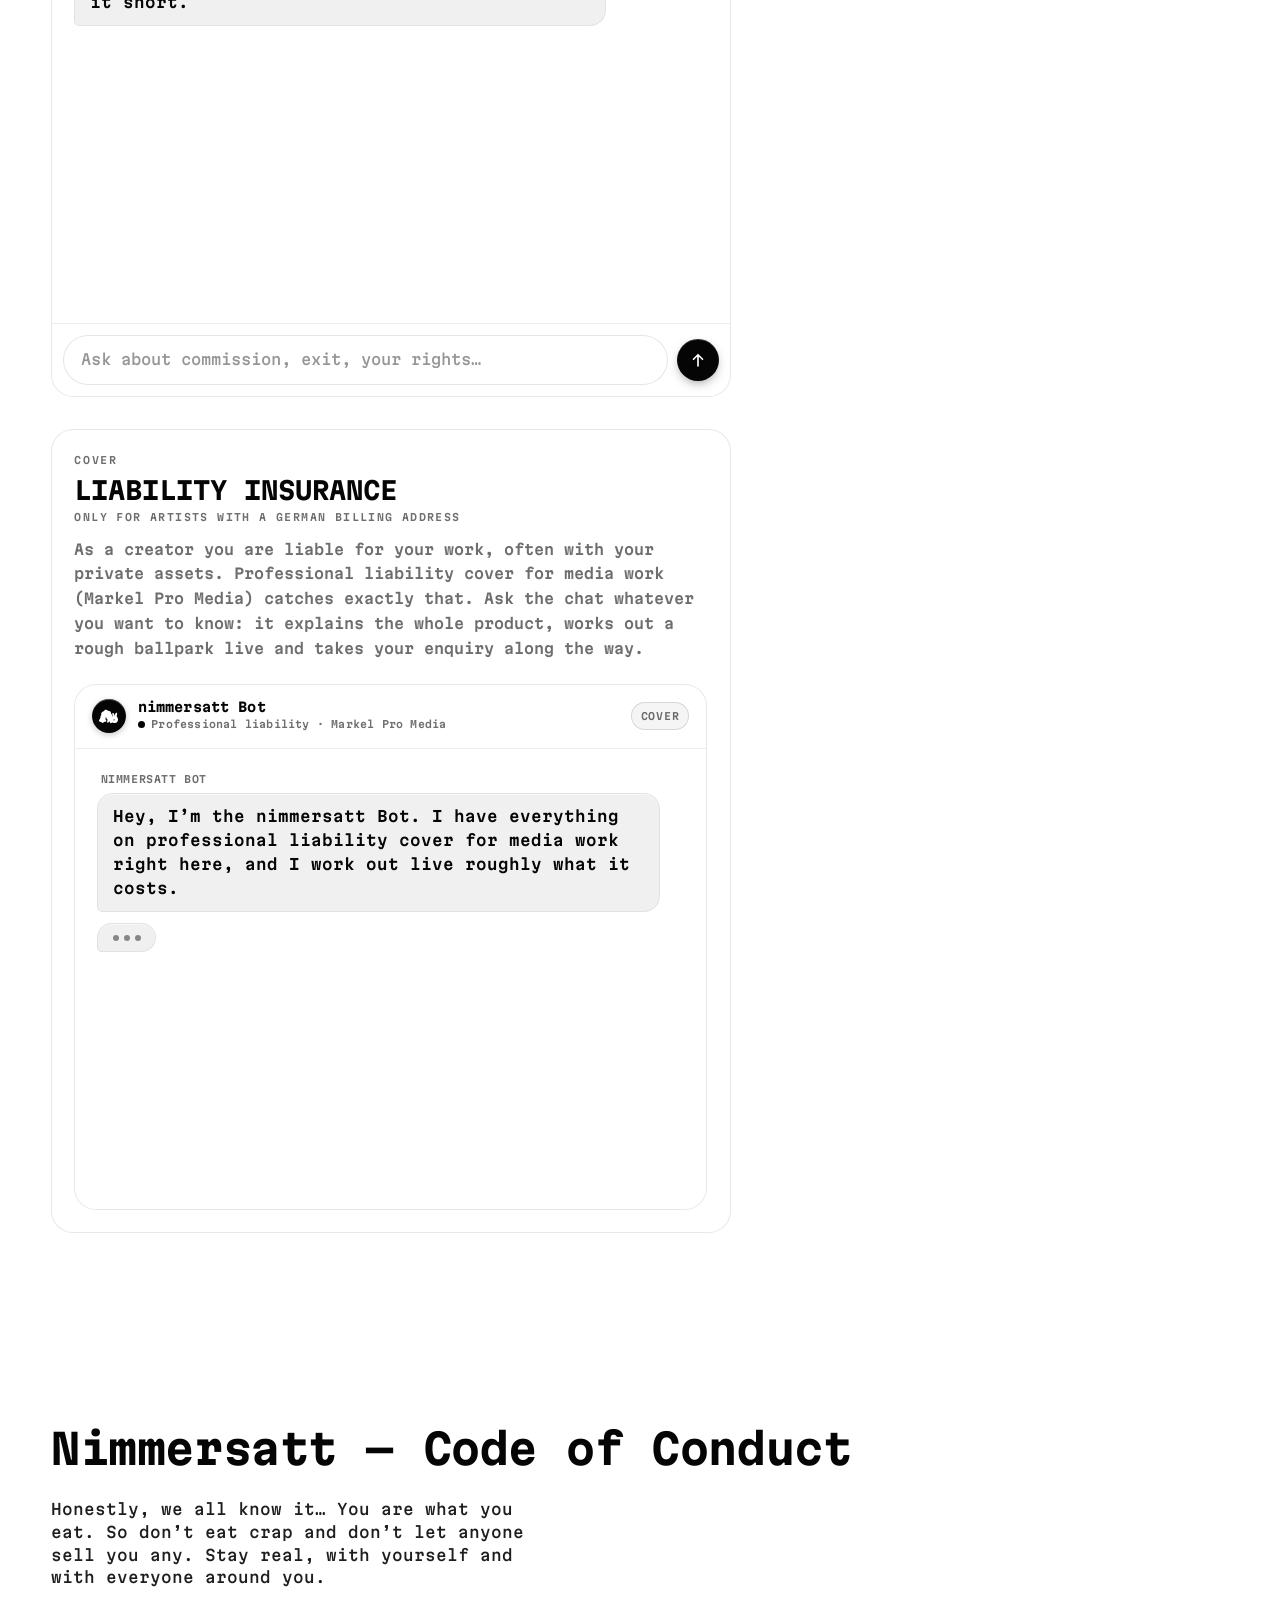
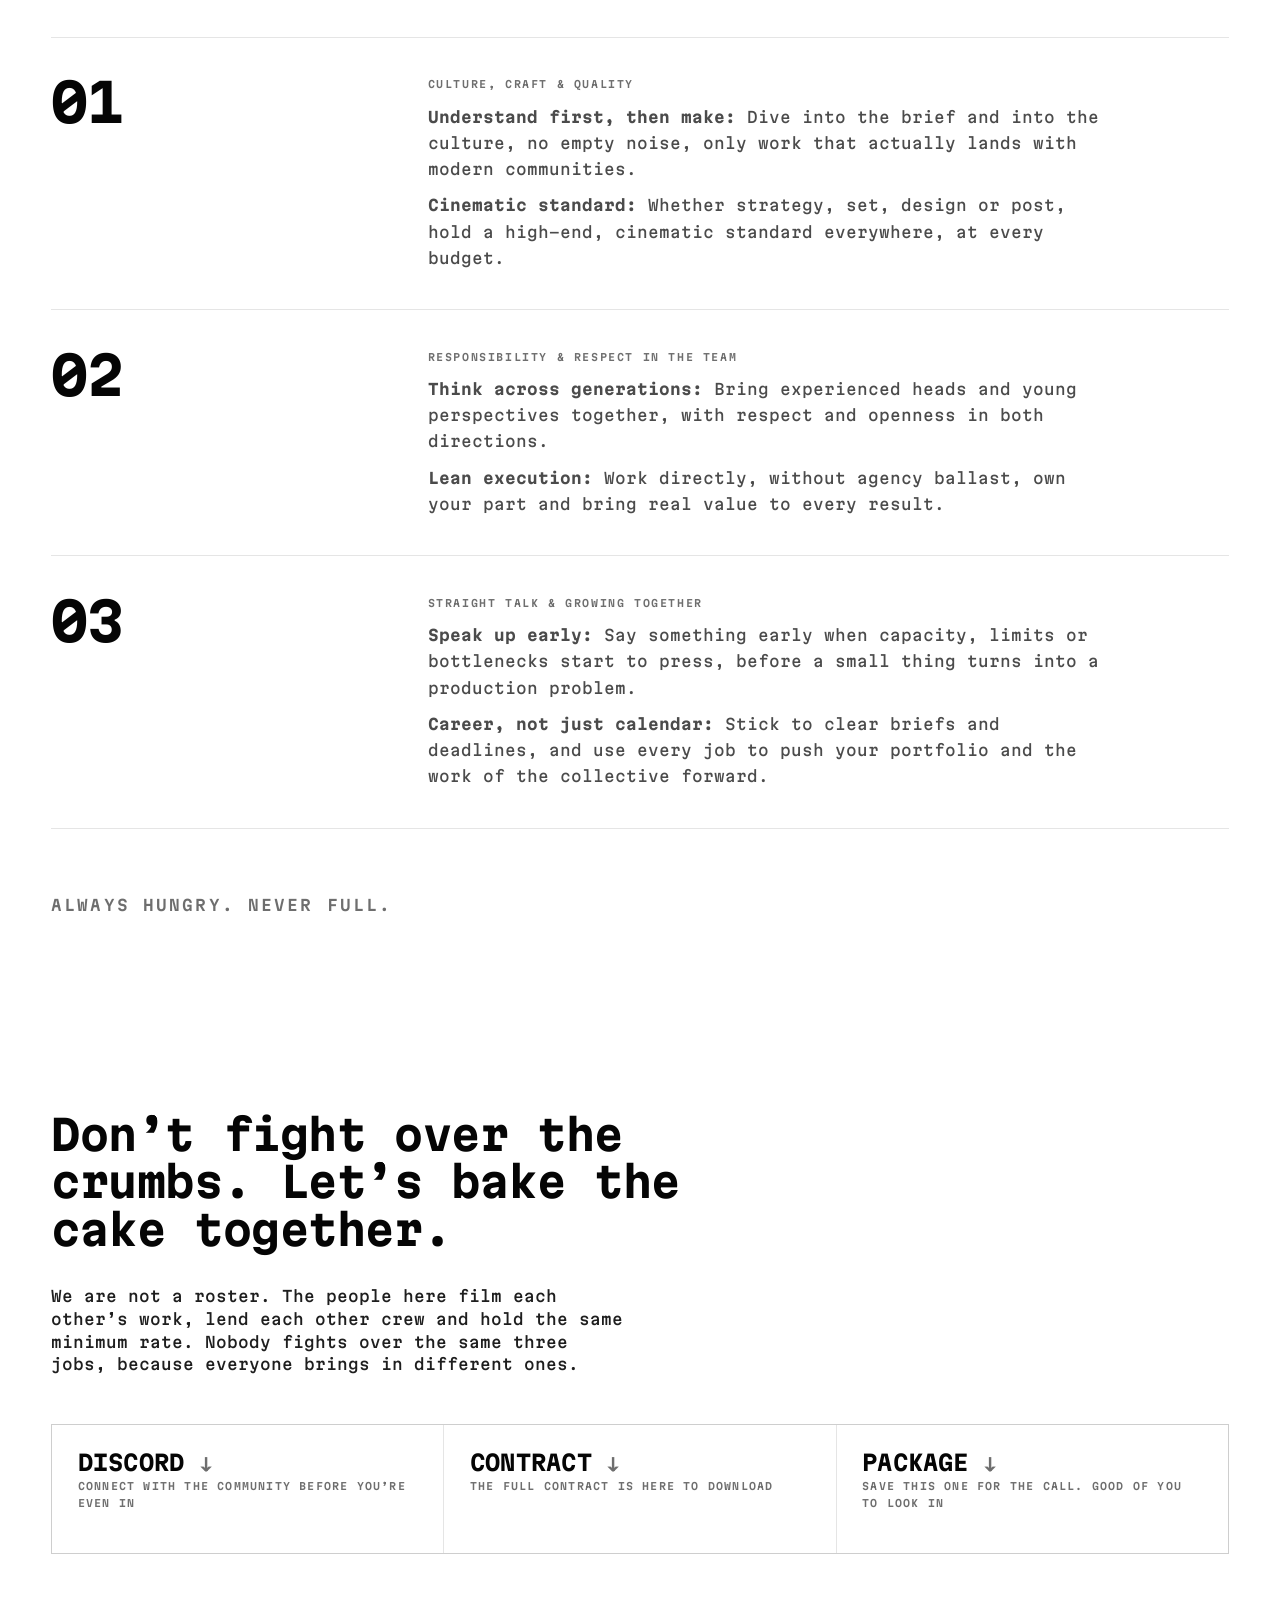
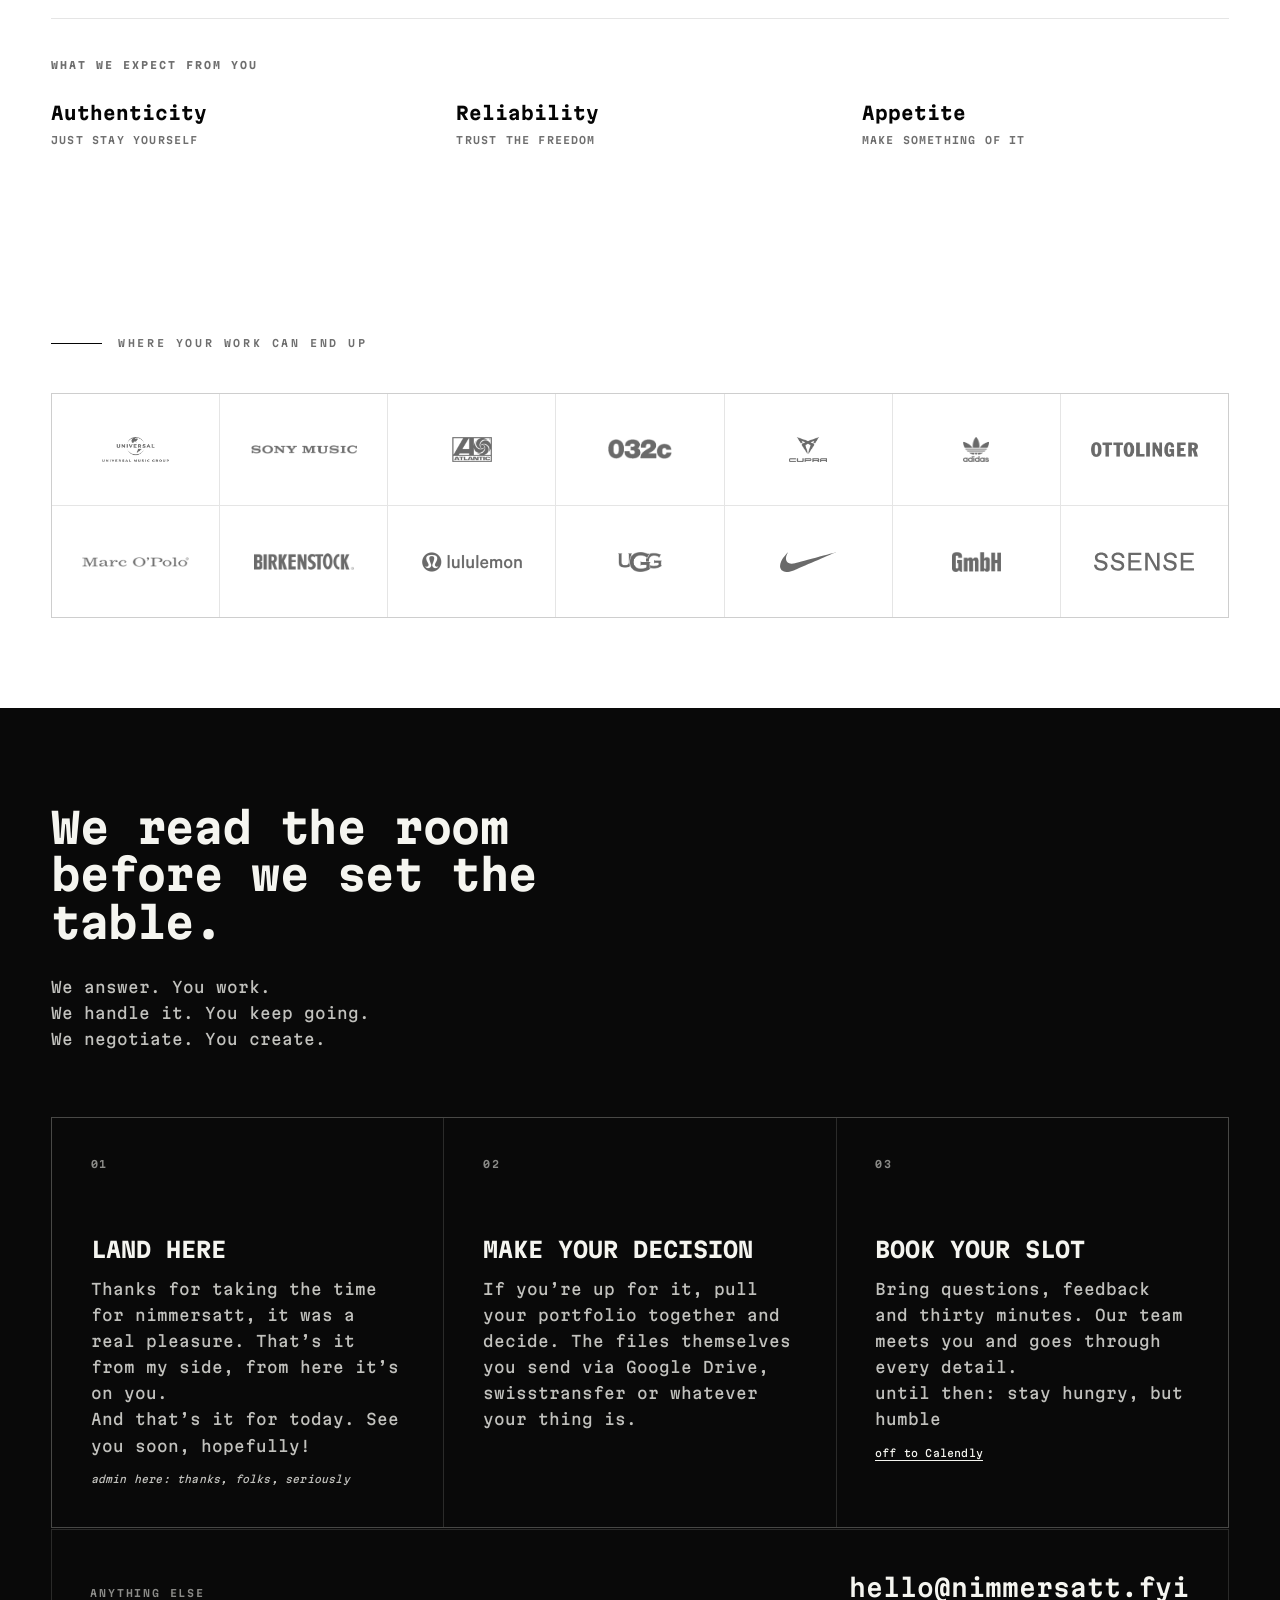
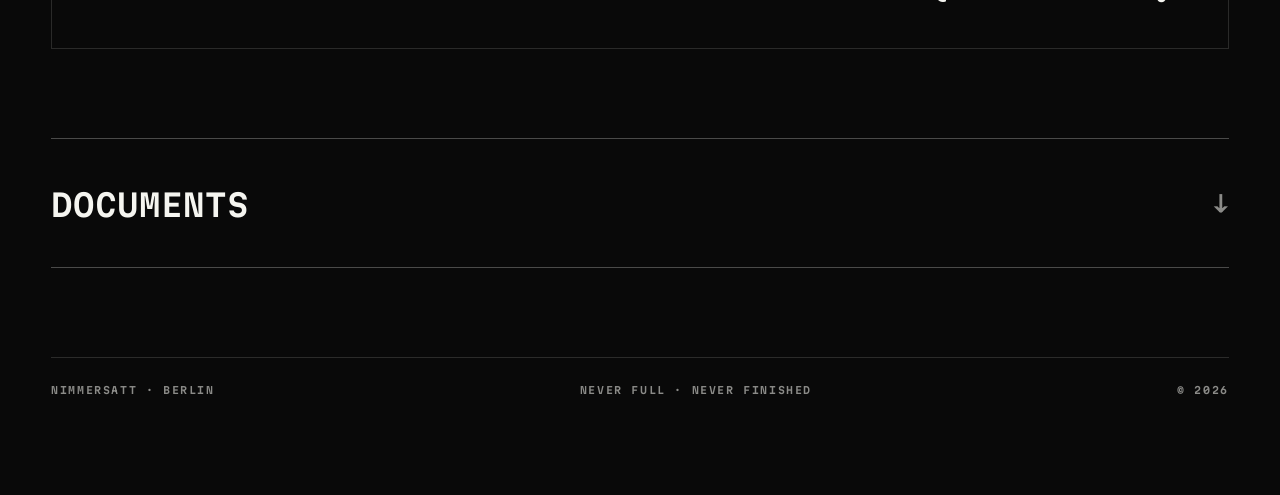
==== commit d84f988a: "The workflow section is the operating system, in five real screens Otto asked for the section to sto" ====
--- a/surge-artist-pitch-site/index.html
+++ b/surge-artist-pitch-site/index.html
@@ -142,37 +142,30 @@
     </section>
 
 
-    <!-- Internal project management tool -->
+    <!-- The Nimmersatt operating system -->
     <section class="work section" id="work">
       <div class="shell">
-        <h2 class="manifesto__line" data-animate data-i18n-html="work.h">Ein Workflow.<br />Wir sind noch dran…</h2>
-
-        <p class="section__lead" data-animate data-i18n="work.lead">Unser Team zieht gerade Nachtschichten im Backend, damit das hier richtig gut wird. Sobald du im Roster bist, kriegst du deinen Account, und wir helfen dir, deine Leute zu finden.</p>
+        <h2 class="manifesto__line" data-animate data-i18n-html="work.h">Unser Operating System.<br />SaaS, aber für uns gebaut.</h2>
+
+        <p class="section__lead" data-animate data-i18n="work.lead">Kein fremdes System mit unserem Logo drauf. Wir bauen unser eigenes, entlang der Art, wie Artists wirklich arbeiten: Projekte, Aufgaben und Gespräche an einem Ort. Die Web-Version läuft, an der Mobile-App sitzen wir gerade, und dein Account steht bereit, sobald du im Roster bist.</p>
 
         <article class="casefeature" data-stagger>
-          <p class="casefeature__label" data-i18n="work.l1">01 / Jedes Projekt an einem Ort</p>
-          <div class="moodgrid">
-            <div class="tool-video mood--wide">
-              <!-- Runs by itself from the moment the page loads (the file has no
-                   audio track, so muted costs nothing). Controls stay for pause
-                   and scrubbing; browsers hold offscreen playback back on their
-                   own, so this does not fight the hero for bandwidth. -->
-              <video
-                poster="assets/tool/workflow-poster.webp"
-                controls
-                autoplay
-                muted
-                loop
-                playsinline
-                preload="metadata"
-                title="Nimmersatt Workflow-Tool im Überblick" data-i18n-attr="title:work.vidTitle">
-                <source src="assets/tool/workflow.mp4" type="video/mp4" />
-              </video>
-            </div>
-          </div>
-          <div class="twocol">
-            <div><h3 data-i18n="work.o1h">Dein Überblick</h3><p data-i18n="work.o1p">Jedes laufende Projekt steht hier mit Phase, Deadline und Team. Du siehst immer, was läuft, was wartet und wo du gerade gebraucht wirst.</p></div>
-            <div><h3 data-i18n="work.o2h">Deine Aufgaben</h3><p data-i18n="work.o2p">Aus Briefings werden klare Aufgaben, mit Zuständigen und Fristen. Du siehst genau, was Nimmersatt von dir braucht und was wir für dich erledigen.</p></div>
+          <p class="casefeature__label" data-i18n="work.l1">01 / Das ganze Studio auf einem Schirm</p>
+          <figure class="tool-shot tool-shot--wide">
+            <img src="assets/tool/studio-desktop.webp" width="1440" height="900" alt="Studio-Übersicht: Team, Freigaben, Analytics, Kostenvoranschläge, Rechnungen und Automationen als Kacheln" data-i18n-attr="alt:work.alt0" loading="lazy" decoding="async" />
+            <figcaption>
+              <strong class="tool-shot__title" data-i18n="work.s0t">Studio</strong>
+              <span class="tool-shot__meta" data-i18n="work.s0m">Studio · Geld · Verwaltung</span>
+            </figcaption>
+          </figure>
+          <div class="tool-note tool-note--wide">
+            <h3 data-i18n="work.n0h">Ein Zuhause für alles, was das Studio macht</h3>
+            <ul class="tool-bullets">
+              <li data-i18n="work.n0b1">Studio, Geld und Verwaltung liegen in drei Gruppen nebeneinander. Kein Graben durch Menüs, bis jemand findet, wo die Rechnung wohnt.</li>
+              <li data-i18n="work.n0b2">Team, Freigaben, Analytics, Vorlagen und Meet öffnen sich vom selben Schirm aus.</li>
+              <li data-i18n="work.n0b3">Kostenvoranschläge und Rechnungen sitzen neben der Arbeit, zu der sie gehören, nicht in einer getrennten Buchhaltung.</li>
+              <li data-i18n="work.n0b4">Automationen und der KI-Assistent sind eingebaut, nicht nachträglich drangeschraubt.</li>
+            </ul>
           </div>
         </article>
 
@@ -184,21 +177,75 @@
                the shots-row / notes-row look via the grid areas below. -->
           <div class="toolpairs">
             <figure class="tool-shot">
-              <img src="assets/tool/dashboard.png" alt="Nimmersatt Projekt-Dashboard: Überblick, Deadlines und Team" data-i18n-attr="alt:work.alt1" loading="lazy" decoding="async" />
+              <img src="assets/tool/project-desktop.webp" width="1440" height="900" alt="Projektansicht mit Gesamtfortschritt, Task-Balken, anstehenden Deadlines und Team" data-i18n-attr="alt:work.alt1" loading="lazy" decoding="async" />
               <figcaption>
-                <strong class="tool-shot__title" data-i18n="work.s1t">Aufgaben-Ansicht</strong>
-                <span class="tool-shot__meta" data-i18n="work.s1m">Briefings · Aufgaben · Freigaben</span>
+                <strong class="tool-shot__title" data-i18n="work.s1t">Projekt</strong>
+                <span class="tool-shot__meta" data-i18n="work.s1m">Fortschritt · Deadlines · Team</span>
               </figcaption>
             </figure>
-            <div class="tool-note"><h3 data-i18n="work.n1h">Eine gemeinsame Quelle</h3><p data-i18n="work.n1p">Dateien, Feedback und Freigaben hängen direkt am Projekt. Keine verlorenen Links, keine vergrabenen Sprachnachrichten, keine drei Versionen, die durch getrennte Chats geistern.</p></div>
+            <div class="tool-note">
+              <h3 data-i18n="work.n1h">Ein Projekt, das ehrlich sagt, wo es steht</h3>
+              <ul class="tool-bullets">
+                <li data-i18n="work.n1b1">Eine Prozentzahl, darunter ein Balken pro Task. Jeder Balken ist anklickbar, die 48 % sind also keine Behauptung, sondern nachrechenbar.</li>
+                <li data-i18n="work.n1b2">Erledigt, in Arbeit, blockiert, offen und überfällig werden gezählt, nicht geschätzt.</li>
+                <li data-i18n="work.n1b3">Anstehende Deadlines und das Team stehen darunter, mit Lead und allen, die mit drinhängen.</li>
+                <li data-i18n="work.n1b4">Zwölf Sichten auf dieselben Daten: Dashboard, Kanban, Liste, Gantt, Kalender, Auslastung, Review, Board, Abgabe, Plan, Drehplan, Besprechungen.</li>
+              </ul>
+            </div>
             <figure class="tool-shot">
-              <img src="assets/tool/ki-assistant.png" alt="Nimmersatt KI-Assistent, der im Tool eine Aufgabe anlegt" data-i18n-attr="alt:work.alt2" loading="lazy" decoding="async" />
+              <img src="assets/tool/chat-desktop.webp" width="1440" height="900" alt="Nachrichten mit offenem Channel, Projekt-Channels und Direktnachrichten" data-i18n-attr="alt:work.alt2" loading="lazy" decoding="async" />
               <figcaption>
-                <strong class="tool-shot__title" data-i18n="work.s2t">KI-AGENT</strong>
-                <span class="tool-shot__meta" data-i18n="work.s2m">STRUKTUR · PLAN · ÜBERBLICK</span>
+                <strong class="tool-shot__title" data-i18n="work.s2t">Nachrichten</strong>
+                <span class="tool-shot__meta" data-i18n="work.s2m">Projekt-Channels · DMs · Agenten</span>
               </figcaption>
             </figure>
-            <div class="tool-note"><h3 data-i18n="work.n2h">Dein eigenes Sekretariat</h3><p data-i18n="work.n2p">Dein Account ist kostenlos. Die Einrichtung dauert ein paar Minuten, und die Struktur steht schon, bevor du reinkommst. Du kümmerst dich um die Arbeit, nicht um noch ein neues System.</p></div>
+            <div class="tool-note">
+              <h3 data-i18n="work.n2h">Das Gespräch bleibt beim Projekt</h3>
+              <ul class="tool-bullets">
+                <li data-i18n="work.n2b1">Jedes Projekt hat seinen eigenen Channel. Allgemeines Gerede landet woanders.</li>
+                <li data-i18n="work.n2b2">Offener Channel, Projekte und Direktnachrichten in einer Liste, mit Ungelesen-Zähler.</li>
+                <li data-i18n="work.n2b3">Unsere Agenten schreiben selbst in den Projekt-Thread, Änderungen am Briefing erreichen also alle gleichzeitig.</li>
+                <li data-i18n="work.n2b4">Keine verlorenen Links, keine Sprachnachricht, die in einem Privatchat vergraben liegt.</li>
+              </ul>
+            </div>
+          </div>
+        </article>
+
+        <article class="casefeature" data-stagger>
+          <p class="casefeature__label" data-i18n="work.l3">03 / Und es passt in die Hosentasche</p>
+          <div class="toolpairs toolpairs--phone">
+            <figure class="tool-shot tool-shot--phone">
+              <img src="assets/tool/projects-phone.webp" width="780" height="1688" alt="Projektliste auf dem Handy, nach gefährdet und aktiv gruppiert" data-i18n-attr="alt:work.alt3" loading="lazy" decoding="async" />
+              <figcaption>
+                <strong class="tool-shot__title" data-i18n="work.s3t">Projekte, mobil</strong>
+                <span class="tool-shot__meta" data-i18n="work.s3m">Gruppiert · Durchsuchbar · Daumennah</span>
+              </figcaption>
+            </figure>
+            <div class="tool-note">
+              <h3 data-i18n="work.n3h">Die volle Projektliste auf dem Handy</h3>
+              <ul class="tool-bullets">
+                <li data-i18n="work.n3b1">Dieselben Daten wie am Rechner, keine abgespeckte Zweitversion.</li>
+                <li data-i18n="work.n3b2">Gefährdet, aktiv und erledigt sind gruppiert und farbig markiert, bevor du ein Wort liest.</li>
+                <li data-i18n="work.n3b3">Suche, Fortschritt, Deadline und Bearbeiten liegen alle im Daumenbereich.</li>
+                <li data-i18n="work.n3b4">Die untere Leiste bringt dich mit einem Tipp zu Heute, Chat, Projekten und Studio.</li>
+              </ul>
+            </div>
+            <figure class="tool-shot tool-shot--phone">
+              <img src="assets/tool/landing-phone.webp" width="780" height="1688" alt="Anmeldung auf dem Handy, mit Sprachumschalter und Demo-Modus" data-i18n-attr="alt:work.alt4" loading="lazy" decoding="async" />
+              <figcaption>
+                <strong class="tool-shot__title" data-i18n="work.s4t">Dein Zugang</strong>
+                <span class="tool-shot__meta" data-i18n="work.s4m">Deutsch · Englisch · Demo</span>
+              </figcaption>
+            </figure>
+            <div class="tool-note">
+              <h3 data-i18n="work.n4h">Dein Account, und die App ist unterwegs</h3>
+              <ul class="tool-bullets">
+                <li data-i18n="work.n4b1">Eine Anmeldung, auf Deutsch oder Englisch, mit demselben Zugang auf jedem Gerät.</li>
+                <li data-i18n="work.n4b2">Der Demo-Modus lässt dich rumschauen, bevor du irgendetwas anlegst.</li>
+                <li data-i18n="work.n4b3">Für alle im Roster kostenlos, und die Struktur steht schon, bevor du reinkommst.</li>
+                <li data-i18n="work.n4b4">Was du hier siehst, läuft heute im Browser. An der nativen App sitzen wir gerade.</li>
+              </ul>
+            </div>
           </div>
         </article>
       </div>
--- a/surge-artist-pitch-site/css/pitch.css
+++ b/surge-artist-pitch-site/css/pitch.css
@@ -773,26 +773,7 @@
   text-transform: uppercase;
 }
 
-/* Inline (non-redirecting) video player for the project overview */
-.tool-video {
-  position: relative;
-  aspect-ratio: 16 / 9;
-  overflow: hidden;
-  border: 1px solid var(--faint);
-  background: #000;
-}
-.tool-video iframe,
-.tool-video video {
-  position: absolute;
-  inset: 0;
-  width: 100%;
-  height: 100%;
-  border: 0;
-  display: block;
-}
-.tool-video video { object-fit: cover; background: #000; }
-
-/* Real product screenshots in the artist-side casefeature */
+/* Real product screenshots of the operating system */
 .tool-shot {
   margin: 0;
   border: 1px solid var(--faint);
@@ -803,7 +784,8 @@
 }
 .tool-shot img {
   width: 100%;
-  aspect-ratio: 16 / 9;
+  height: auto;
+  aspect-ratio: 16 / 10;
   object-fit: cover;
   object-position: top left;
   display: block;
@@ -827,6 +809,22 @@
   text-transform: uppercase;
   color: var(--muted);
 }
+
+/* Section opener: one capture across the full column instead of a pair. */
+.tool-shot--wide { margin-top: clamp(2rem, 4vw, 3rem); }
+/* Phone captures are portrait, so they are sized by height and centred inside
+   the panel rather than filling a landscape box that would crop them to a strip. */
+.tool-shot--phone img {
+  align-self: center;
+  width: auto;
+  max-width: 100%;
+  height: clamp(340px, 42vw, 520px);
+  aspect-ratio: 1170 / 2532;
+  object-fit: contain;
+  background: var(--bg);
+  margin: clamp(1rem, 3vw, 2rem) 0;
+}
+.tool-shot--phone figcaption { margin-top: auto; }
 
 /* Screenshot + note pairs. Single container so mobile order is
    shot → note → shot → note (each screenshot keeps its own explanation right
@@ -837,11 +835,32 @@
   gap: clamp(1rem, 3.5vw, 1.6rem);
   margin-top: clamp(1.5rem, 3vw, 2.2rem);
 }
+.toolpairs--phone { margin-top: clamp(1rem, 2.5vw, 1.6rem); }
+.tool-note--wide { margin-top: clamp(1.6rem, 3vw, 2.4rem); }
 .tool-note h3 {
   font-size: var(--text-label); letter-spacing: 0.16em; text-transform: uppercase;
   color: var(--fg); margin-bottom: 0.7rem;
 }
 .tool-note p { color: var(--muted); line-height: 1.7; font-size: var(--text-body); }
+/* Square markers, drawn rather than listed, so they keep the page monochrome
+   and stay aligned with the first line of a wrapping bullet. */
+.tool-bullets { list-style: none; margin: 0; padding: 0; display: grid; gap: 0.7rem; }
+.tool-bullets li {
+  position: relative;
+  padding-left: 1.1rem;
+  color: var(--muted);
+  line-height: 1.7;
+  font-size: var(--text-body);
+}
+.tool-bullets li::before {
+  content: "";
+  position: absolute;
+  left: 0;
+  top: 0.66em;
+  width: 5px;
+  height: 5px;
+  background: var(--fg);
+}
 @media (min-width: 720px) {
   .toolpairs {
     grid-template-columns: 1fr 1fr;
@@ -853,6 +872,7 @@
   .toolpairs > *:nth-child(2) { grid-area: note1; }
   .toolpairs > *:nth-child(3) { grid-area: shot2; }
   .toolpairs > *:nth-child(4) { grid-area: note2; }
+  .tool-note--wide { max-width: 62ch; }
 }
 
 /* ============================================================================
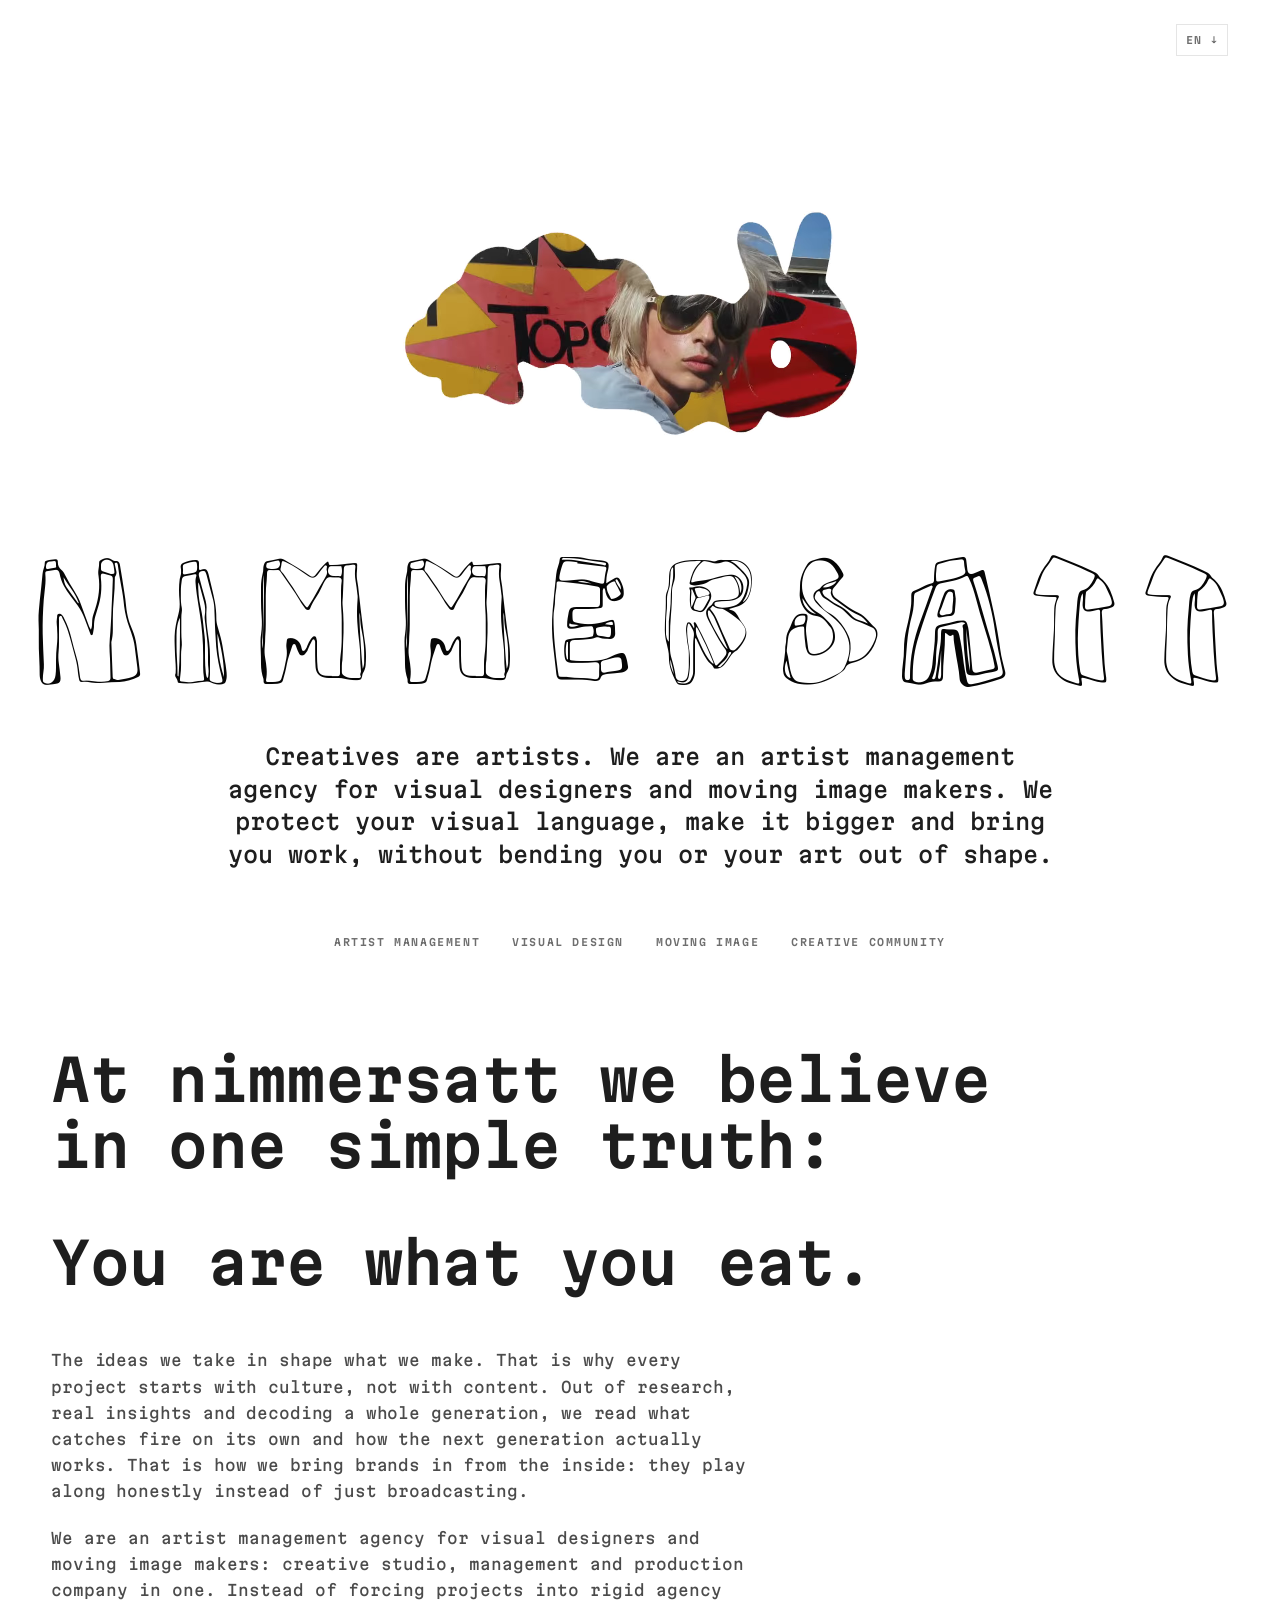
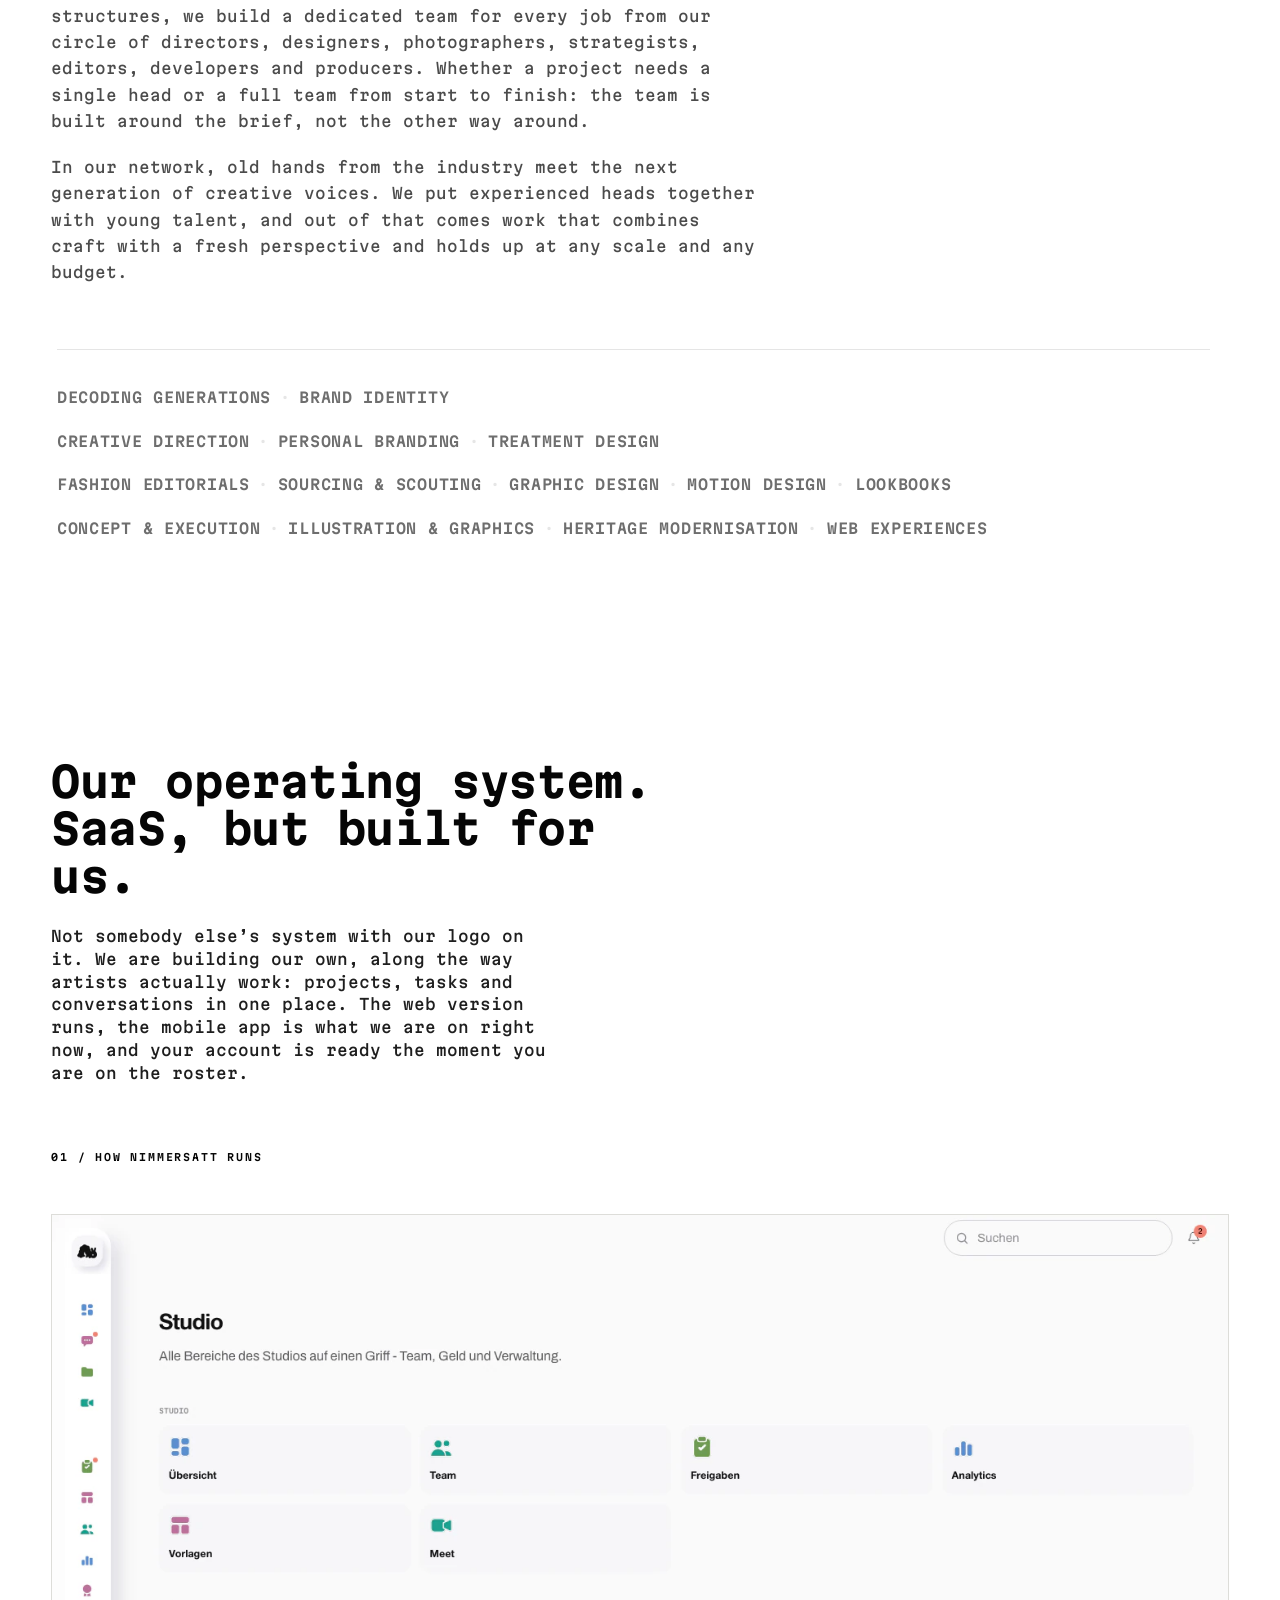
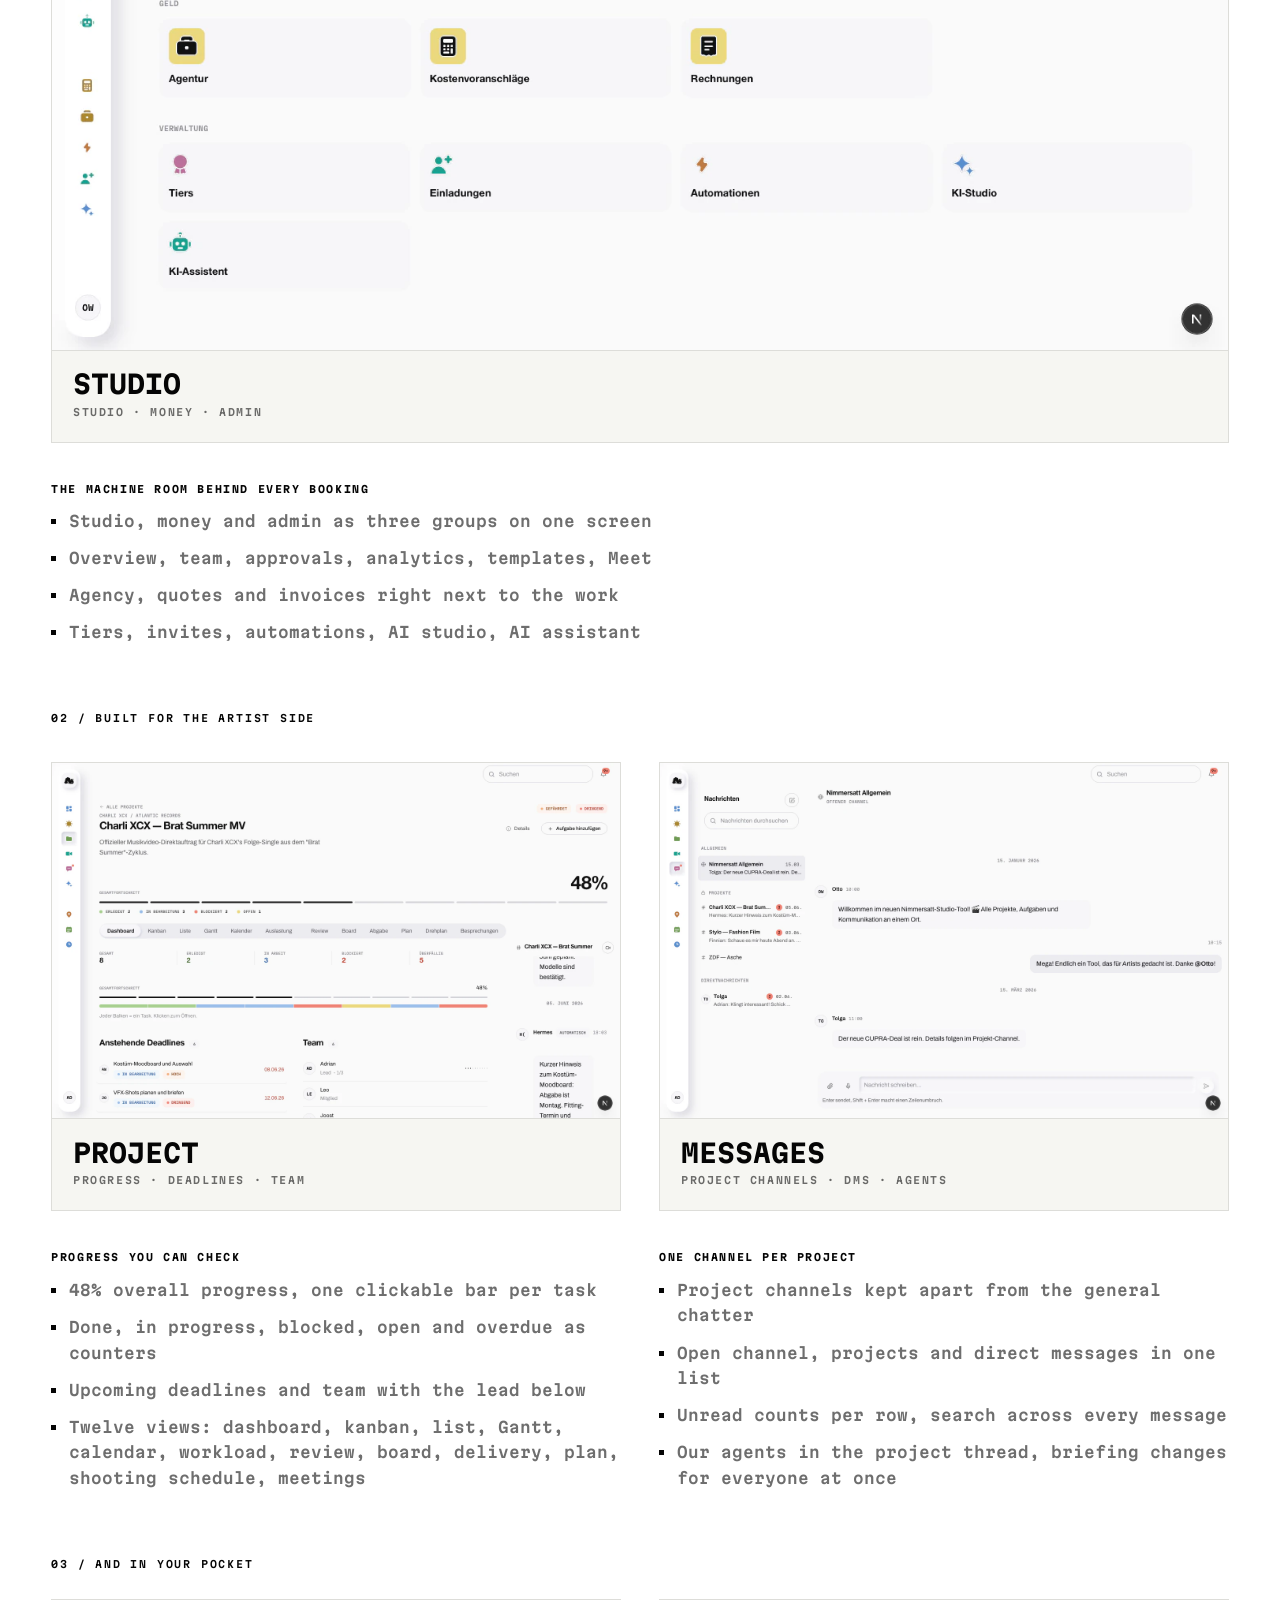
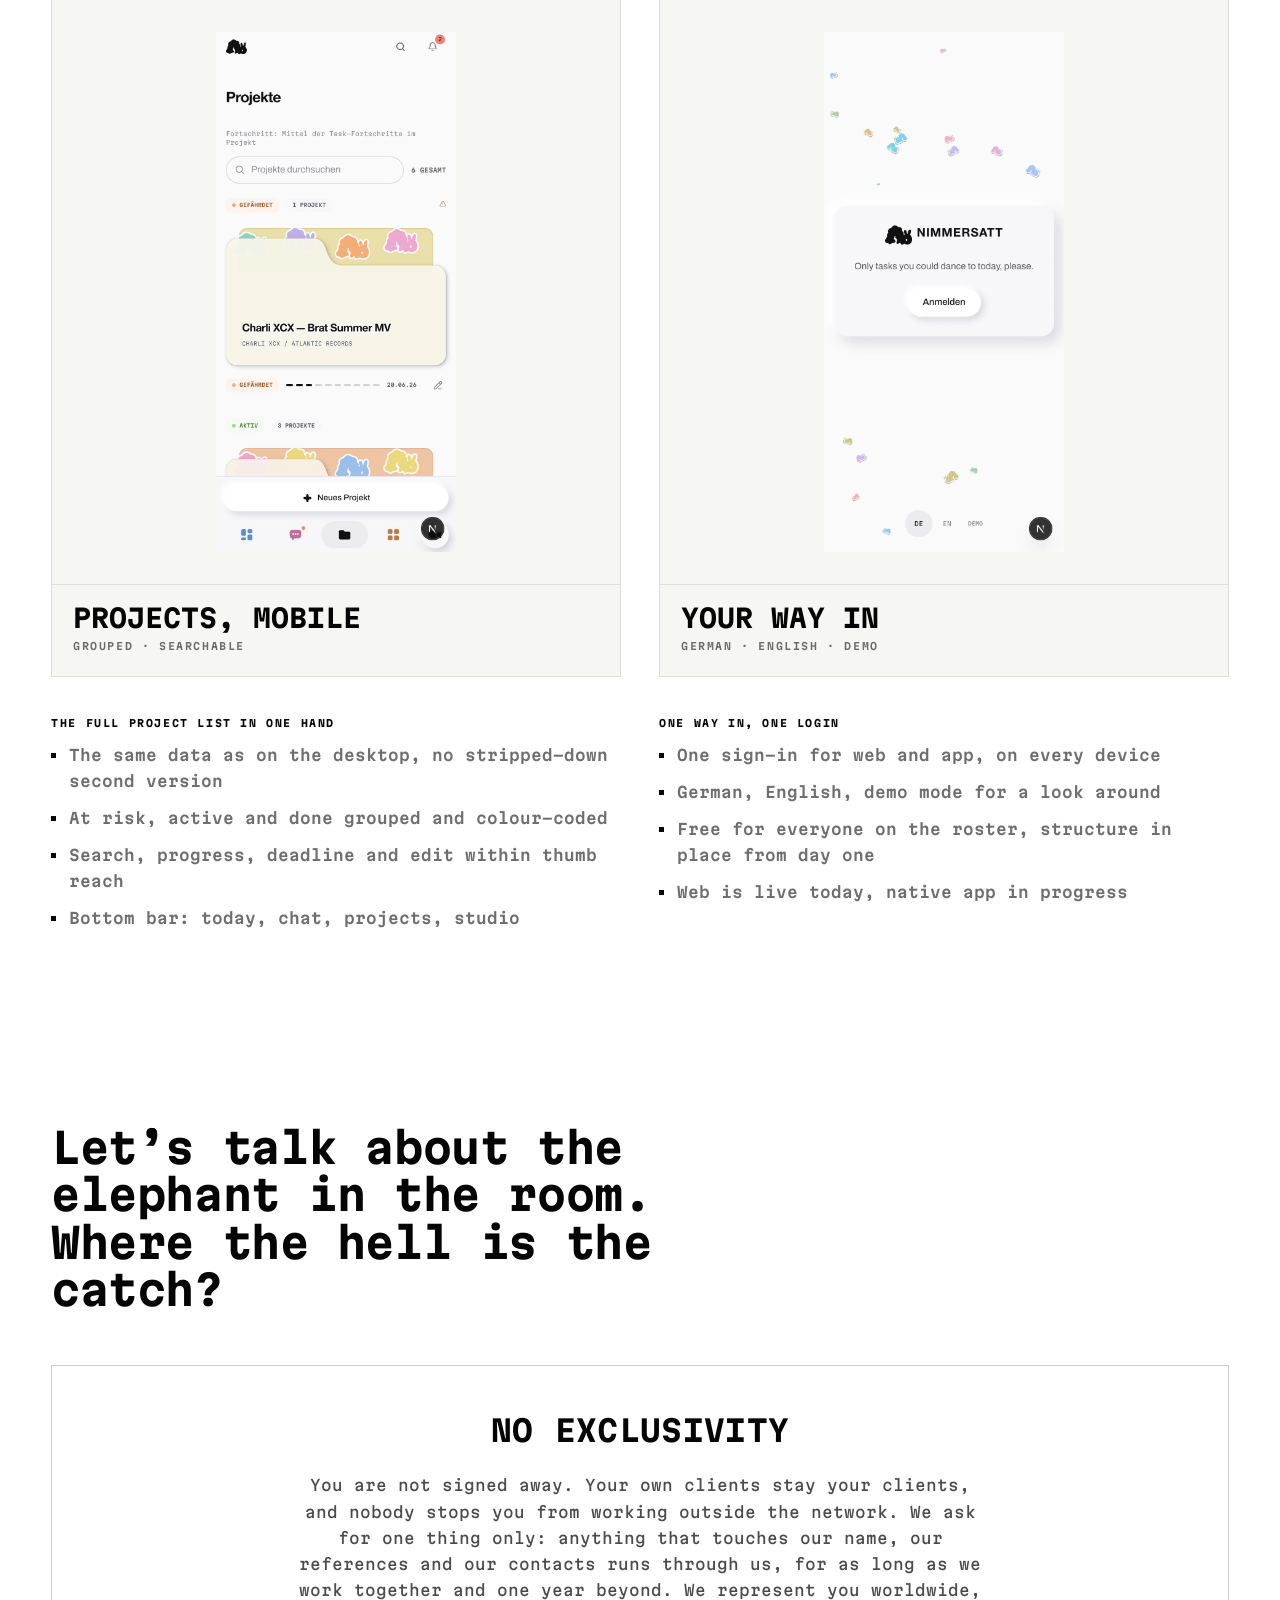
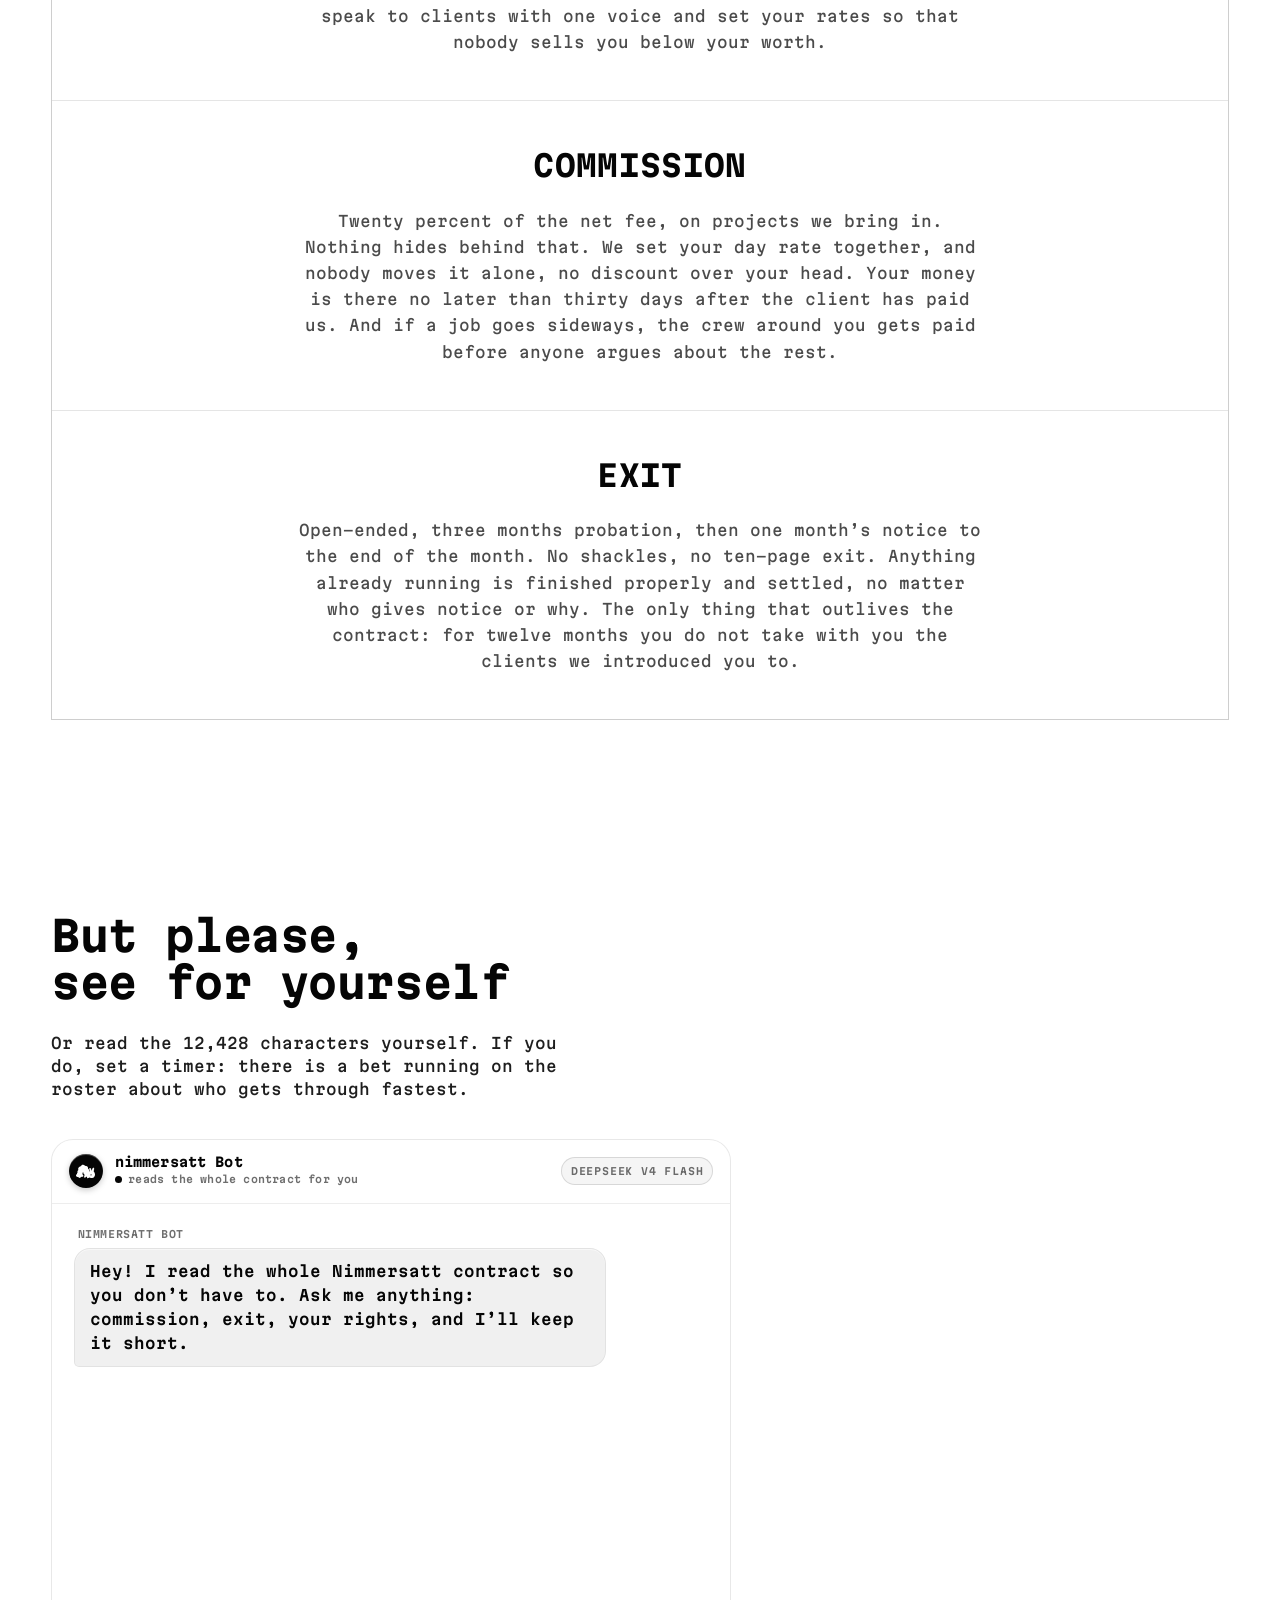
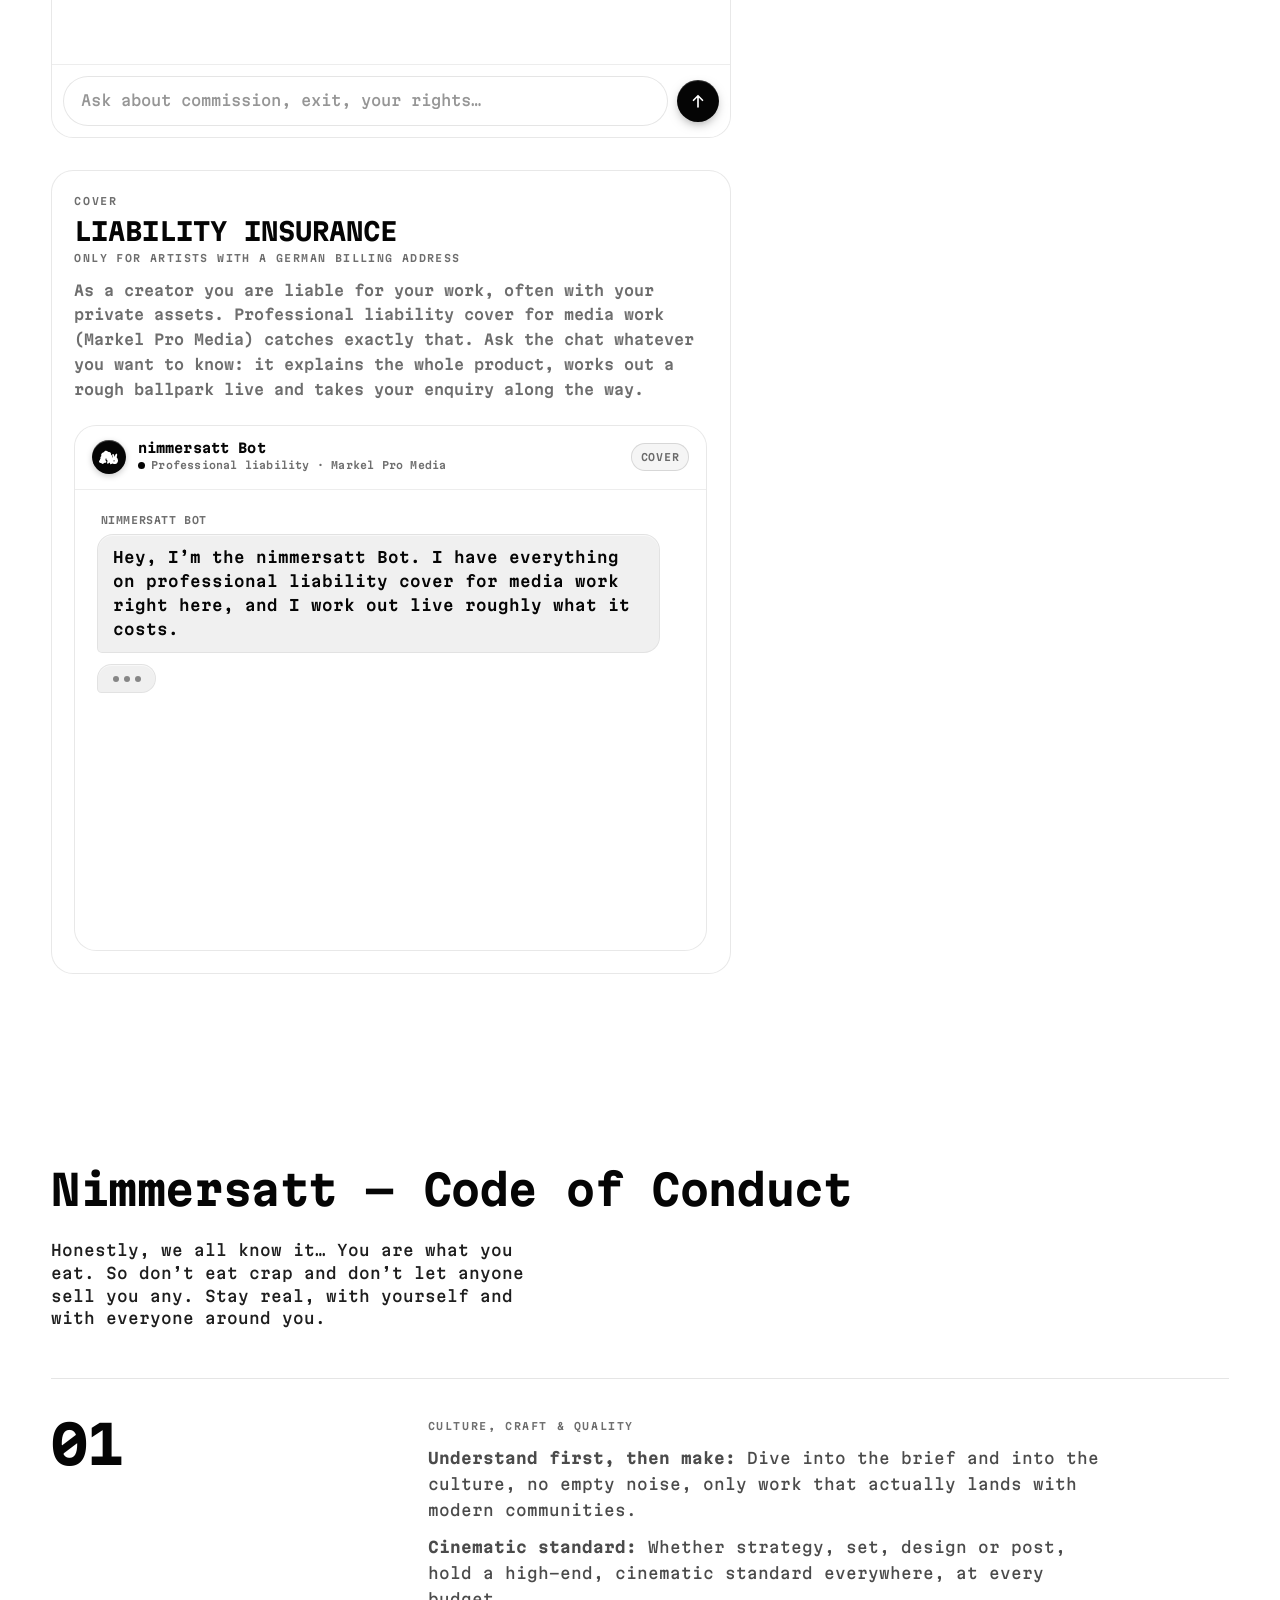
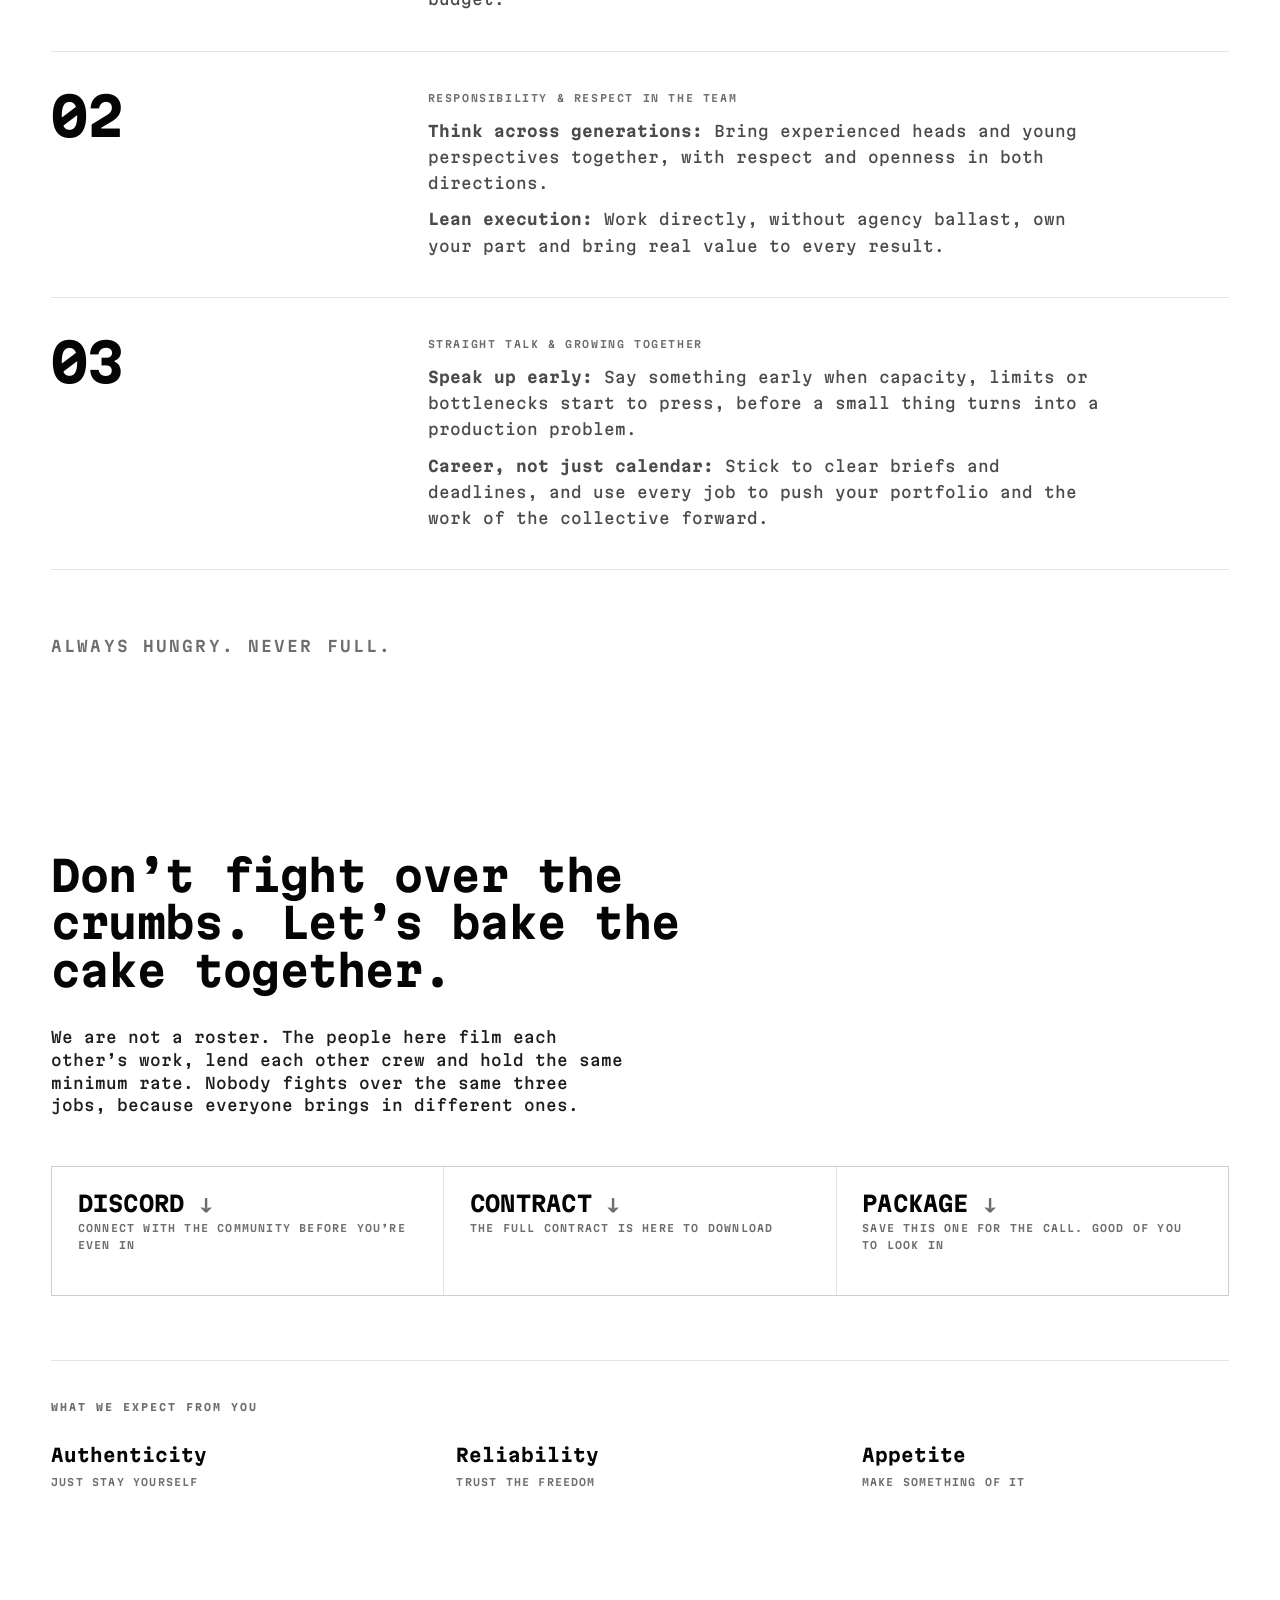
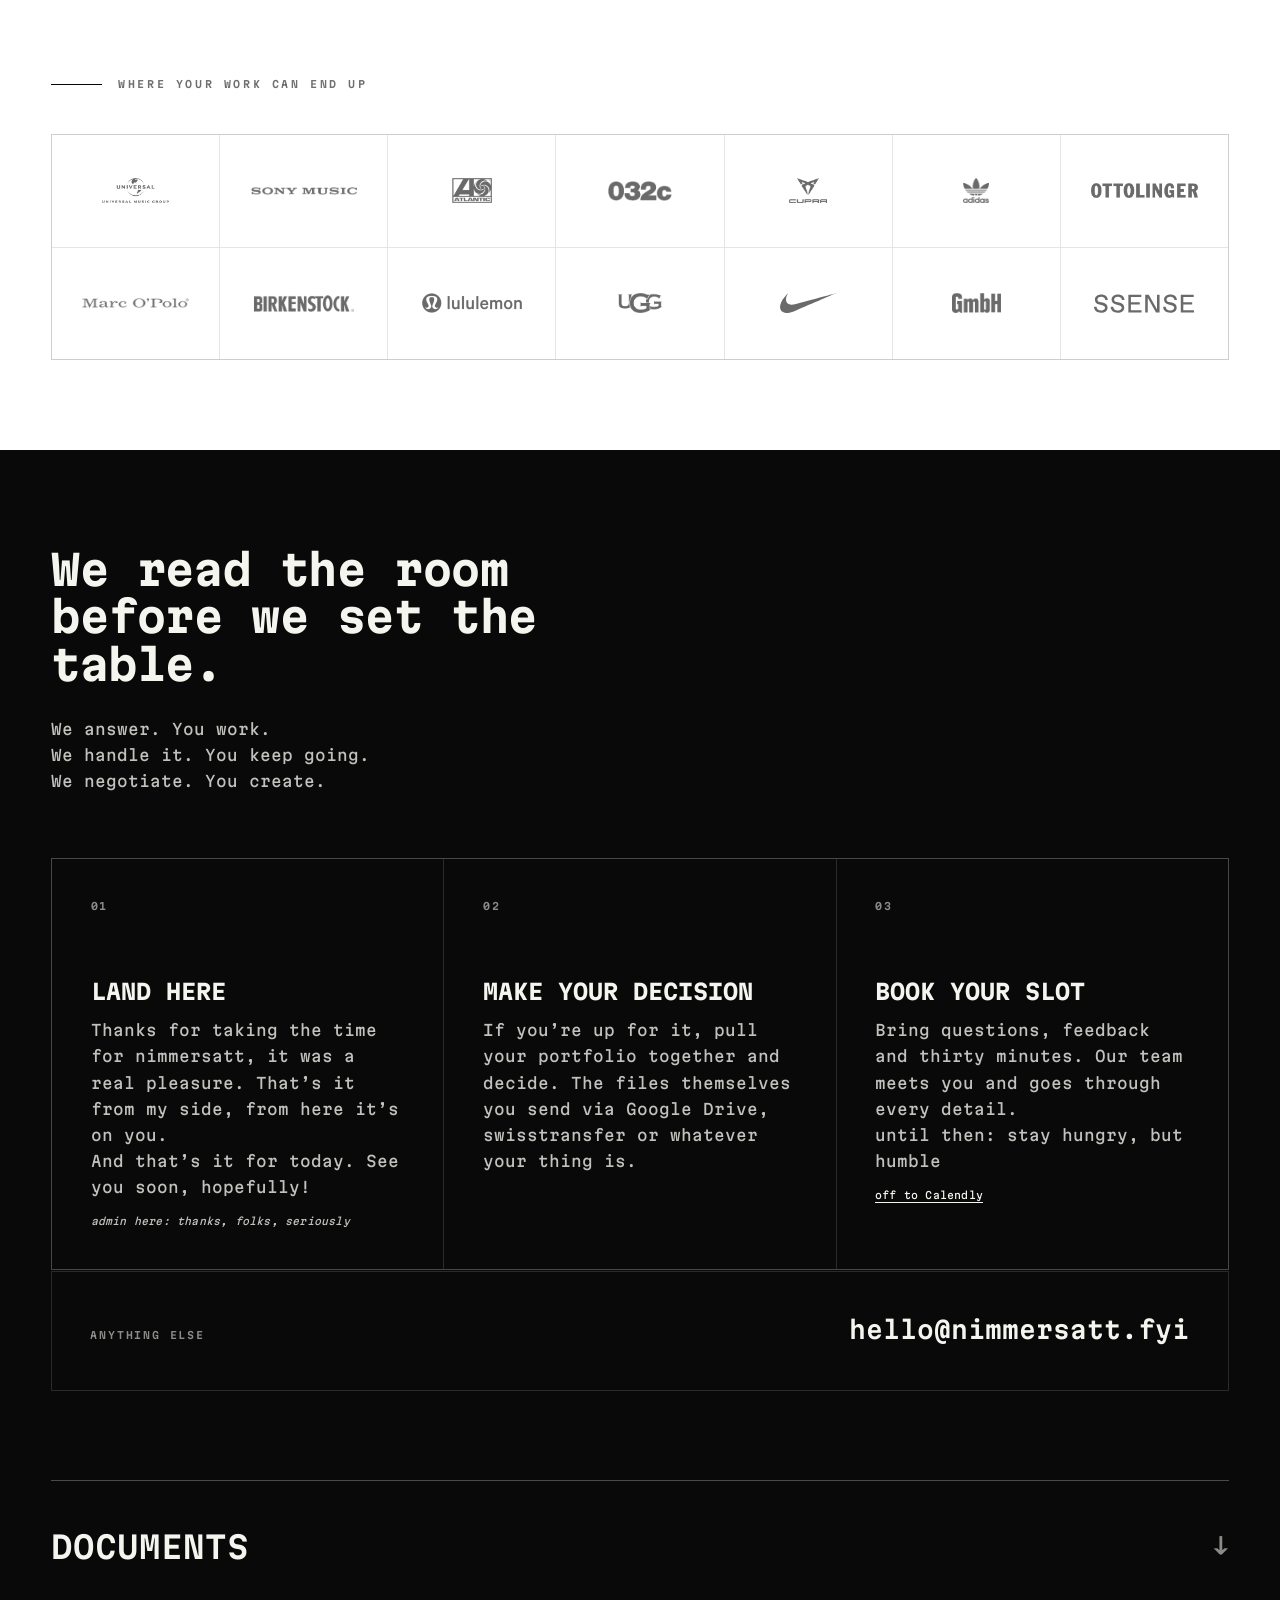
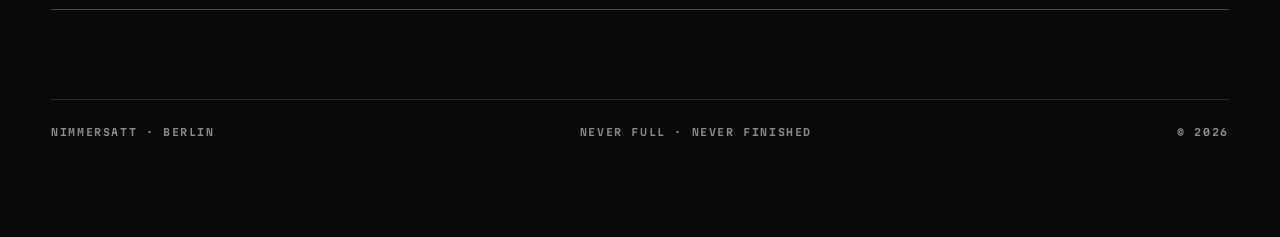
==== commit 42164080: "Phone shots side by side, image copy to fragments, first shot reframed Otto asked for three things o" ====
--- a/surge-artist-pitch-site/index.html
+++ b/surge-artist-pitch-site/index.html
@@ -150,7 +150,7 @@
         <p class="section__lead" data-animate data-i18n="work.lead">Kein fremdes System mit unserem Logo drauf. Wir bauen unser eigenes, entlang der Art, wie Artists wirklich arbeiten: Projekte, Aufgaben und Gespräche an einem Ort. Die Web-Version läuft, an der Mobile-App sitzen wir gerade, und dein Account steht bereit, sobald du im Roster bist.</p>
 
         <article class="casefeature" data-stagger>
-          <p class="casefeature__label" data-i18n="work.l1">01 / Das ganze Studio auf einem Schirm</p>
+          <p class="casefeature__label" data-i18n="work.l1">01 / So arbeitet Nimmersatt</p>
           <figure class="tool-shot tool-shot--wide">
             <img src="assets/tool/studio-desktop.webp" width="1440" height="900" alt="Studio-Übersicht: Team, Freigaben, Analytics, Kostenvoranschläge, Rechnungen und Automationen als Kacheln" data-i18n-attr="alt:work.alt0" loading="lazy" decoding="async" />
             <figcaption>
@@ -159,12 +159,12 @@
             </figcaption>
           </figure>
           <div class="tool-note tool-note--wide">
-            <h3 data-i18n="work.n0h">Ein Zuhause für alles, was das Studio macht</h3>
+            <h3 data-i18n="work.n0h">Der Maschinenraum hinter jedem Auftrag</h3>
             <ul class="tool-bullets">
-              <li data-i18n="work.n0b1">Studio, Geld und Verwaltung liegen in drei Gruppen nebeneinander. Kein Graben durch Menüs, bis jemand findet, wo die Rechnung wohnt.</li>
-              <li data-i18n="work.n0b2">Team, Freigaben, Analytics, Vorlagen und Meet öffnen sich vom selben Schirm aus.</li>
-              <li data-i18n="work.n0b3">Kostenvoranschläge und Rechnungen sitzen neben der Arbeit, zu der sie gehören, nicht in einer getrennten Buchhaltung.</li>
-              <li data-i18n="work.n0b4">Automationen und der KI-Assistent sind eingebaut, nicht nachträglich drangeschraubt.</li>
+              <li data-i18n="work.n0b1">Studio, Geld und Verwaltung als drei Gruppen auf einem Schirm</li>
+              <li data-i18n="work.n0b2">Übersicht, Team, Freigaben, Analytics, Vorlagen, Meet</li>
+              <li data-i18n="work.n0b3">Agentur, Kostenvoranschläge und Rechnungen direkt neben der Arbeit</li>
+              <li data-i18n="work.n0b4">Tiers, Einladungen, Automationen, KI-Studio, KI-Assistent</li>
             </ul>
           </div>
         </article>
@@ -184,12 +184,12 @@
               </figcaption>
             </figure>
             <div class="tool-note">
-              <h3 data-i18n="work.n1h">Ein Projekt, das ehrlich sagt, wo es steht</h3>
+              <h3 data-i18n="work.n1h">Fortschritt, der nachrechenbar ist</h3>
               <ul class="tool-bullets">
-                <li data-i18n="work.n1b1">Eine Prozentzahl, darunter ein Balken pro Task. Jeder Balken ist anklickbar, die 48 % sind also keine Behauptung, sondern nachrechenbar.</li>
-                <li data-i18n="work.n1b2">Erledigt, in Arbeit, blockiert, offen und überfällig werden gezählt, nicht geschätzt.</li>
-                <li data-i18n="work.n1b3">Anstehende Deadlines und das Team stehen darunter, mit Lead und allen, die mit drinhängen.</li>
-                <li data-i18n="work.n1b4">Zwölf Sichten auf dieselben Daten: Dashboard, Kanban, Liste, Gantt, Kalender, Auslastung, Review, Board, Abgabe, Plan, Drehplan, Besprechungen.</li>
+                <li data-i18n="work.n1b1">48 % Gesamtfortschritt, ein anklickbarer Balken pro Task</li>
+                <li data-i18n="work.n1b2">Erledigt, in Arbeit, blockiert, offen und überfällig als Zähler</li>
+                <li data-i18n="work.n1b3">Anstehende Deadlines und Team mit Lead darunter</li>
+                <li data-i18n="work.n1b4">Zwölf Sichten: Dashboard, Kanban, Liste, Gantt, Kalender, Auslastung, Review, Board, Abgabe, Plan, Drehplan, Besprechungen</li>
               </ul>
             </div>
             <figure class="tool-shot">
@@ -200,34 +200,34 @@
               </figcaption>
             </figure>
             <div class="tool-note">
-              <h3 data-i18n="work.n2h">Das Gespräch bleibt beim Projekt</h3>
+              <h3 data-i18n="work.n2h">Ein Channel pro Projekt</h3>
               <ul class="tool-bullets">
-                <li data-i18n="work.n2b1">Jedes Projekt hat seinen eigenen Channel. Allgemeines Gerede landet woanders.</li>
-                <li data-i18n="work.n2b2">Offener Channel, Projekte und Direktnachrichten in einer Liste, mit Ungelesen-Zähler.</li>
-                <li data-i18n="work.n2b3">Unsere Agenten schreiben selbst in den Projekt-Thread, Änderungen am Briefing erreichen also alle gleichzeitig.</li>
-                <li data-i18n="work.n2b4">Keine verlorenen Links, keine Sprachnachricht, die in einem Privatchat vergraben liegt.</li>
+                <li data-i18n="work.n2b1">Projekt-Channels getrennt vom allgemeinen Gerede</li>
+                <li data-i18n="work.n2b2">Offener Channel, Projekte und Direktnachrichten in einer Liste</li>
+                <li data-i18n="work.n2b3">Ungelesen-Zähler pro Zeile, Suche über alle Nachrichten</li>
+                <li data-i18n="work.n2b4">Unsere Agenten mit im Projekt-Thread, Briefing-Änderungen für alle gleichzeitig</li>
               </ul>
             </div>
           </div>
         </article>
 
         <article class="casefeature" data-stagger>
-          <p class="casefeature__label" data-i18n="work.l3">03 / Und es passt in die Hosentasche</p>
+          <p class="casefeature__label" data-i18n="work.l3">03 / Und in der Hosentasche</p>
           <div class="toolpairs toolpairs--phone">
             <figure class="tool-shot tool-shot--phone">
               <img src="assets/tool/projects-phone.webp" width="780" height="1688" alt="Projektliste auf dem Handy, nach gefährdet und aktiv gruppiert" data-i18n-attr="alt:work.alt3" loading="lazy" decoding="async" />
               <figcaption>
                 <strong class="tool-shot__title" data-i18n="work.s3t">Projekte, mobil</strong>
-                <span class="tool-shot__meta" data-i18n="work.s3m">Gruppiert · Durchsuchbar · Daumennah</span>
+                <span class="tool-shot__meta" data-i18n="work.s3m">Gruppiert · Durchsuchbar</span>
               </figcaption>
             </figure>
             <div class="tool-note">
-              <h3 data-i18n="work.n3h">Die volle Projektliste auf dem Handy</h3>
+              <h3 data-i18n="work.n3h">Die volle Projektliste in der Hand</h3>
               <ul class="tool-bullets">
-                <li data-i18n="work.n3b1">Dieselben Daten wie am Rechner, keine abgespeckte Zweitversion.</li>
-                <li data-i18n="work.n3b2">Gefährdet, aktiv und erledigt sind gruppiert und farbig markiert, bevor du ein Wort liest.</li>
-                <li data-i18n="work.n3b3">Suche, Fortschritt, Deadline und Bearbeiten liegen alle im Daumenbereich.</li>
-                <li data-i18n="work.n3b4">Die untere Leiste bringt dich mit einem Tipp zu Heute, Chat, Projekten und Studio.</li>
+                <li data-i18n="work.n3b1">Dieselben Daten wie am Rechner, keine abgespeckte Zweitversion</li>
+                <li data-i18n="work.n3b2">Gefährdet, aktiv und erledigt gruppiert und farbig markiert</li>
+                <li data-i18n="work.n3b3">Suche, Fortschritt, Deadline und Bearbeiten im Daumenbereich</li>
+                <li data-i18n="work.n3b4">Untere Leiste: Heute, Chat, Projekte, Studio</li>
               </ul>
             </div>
             <figure class="tool-shot tool-shot--phone">
@@ -238,12 +238,12 @@
               </figcaption>
             </figure>
             <div class="tool-note">
-              <h3 data-i18n="work.n4h">Dein Account, und die App ist unterwegs</h3>
+              <h3 data-i18n="work.n4h">Ein Zugang, ein Login</h3>
               <ul class="tool-bullets">
-                <li data-i18n="work.n4b1">Eine Anmeldung, auf Deutsch oder Englisch, mit demselben Zugang auf jedem Gerät.</li>
-                <li data-i18n="work.n4b2">Der Demo-Modus lässt dich rumschauen, bevor du irgendetwas anlegst.</li>
-                <li data-i18n="work.n4b3">Für alle im Roster kostenlos, und die Struktur steht schon, bevor du reinkommst.</li>
-                <li data-i18n="work.n4b4">Was du hier siehst, läuft heute im Browser. An der nativen App sitzen wir gerade.</li>
+                <li data-i18n="work.n4b1">Eine Anmeldung für Web und App, auf jedem Gerät</li>
+                <li data-i18n="work.n4b2">Deutsch, Englisch, Demo-Modus zum Rumschauen</li>
+                <li data-i18n="work.n4b3">Für alle im Roster kostenlos, Struktur steht ab Tag eins</li>
+                <li data-i18n="work.n4b4">Web läuft heute, native App in Arbeit</li>
               </ul>
             </div>
           </div>
--- a/surge-artist-pitch-site/css/pitch.css
+++ b/surge-artist-pitch-site/css/pitch.css
@@ -836,6 +836,28 @@
   margin-top: clamp(1.5rem, 3vw, 2.2rem);
 }
 .toolpairs--phone { margin-top: clamp(1rem, 2.5vw, 1.6rem); }
+/* The two phone captures stay side by side at every width, phones included:
+   they are narrow, and they only read as a pair. Their notes drop underneath at
+   full column width so the text keeps its measure instead of being squeezed
+   into a 170px column. Desktop restores the shared notes row further down. */
+.toolpairs--phone {
+  grid-template-columns: 1fr 1fr;
+  grid-template-areas: "shot1 shot2" "note1 note1" "note2 note2";
+  column-gap: clamp(0.6rem, 2.5vw, 1.6rem);
+}
+.toolpairs--phone > *:nth-child(1) { grid-area: shot1; }
+.toolpairs--phone > *:nth-child(2) { grid-area: note1; }
+.toolpairs--phone > *:nth-child(3) { grid-area: shot2; }
+.toolpairs--phone > *:nth-child(4) { grid-area: note2; }
+@media (max-width: 719px) {
+  /* Two captures now share one row, so the shot is sized by its column instead
+     of by a fixed height that would spill out of it. */
+  .tool-shot--phone img {
+    width: 100%;
+    height: auto;
+    margin: clamp(0.6rem, 2.5vw, 1.4rem) 0;
+  }
+}
 .tool-note--wide { margin-top: clamp(1.6rem, 3vw, 2.4rem); }
 .tool-note h3 {
   font-size: var(--text-label); letter-spacing: 0.16em; text-transform: uppercase;
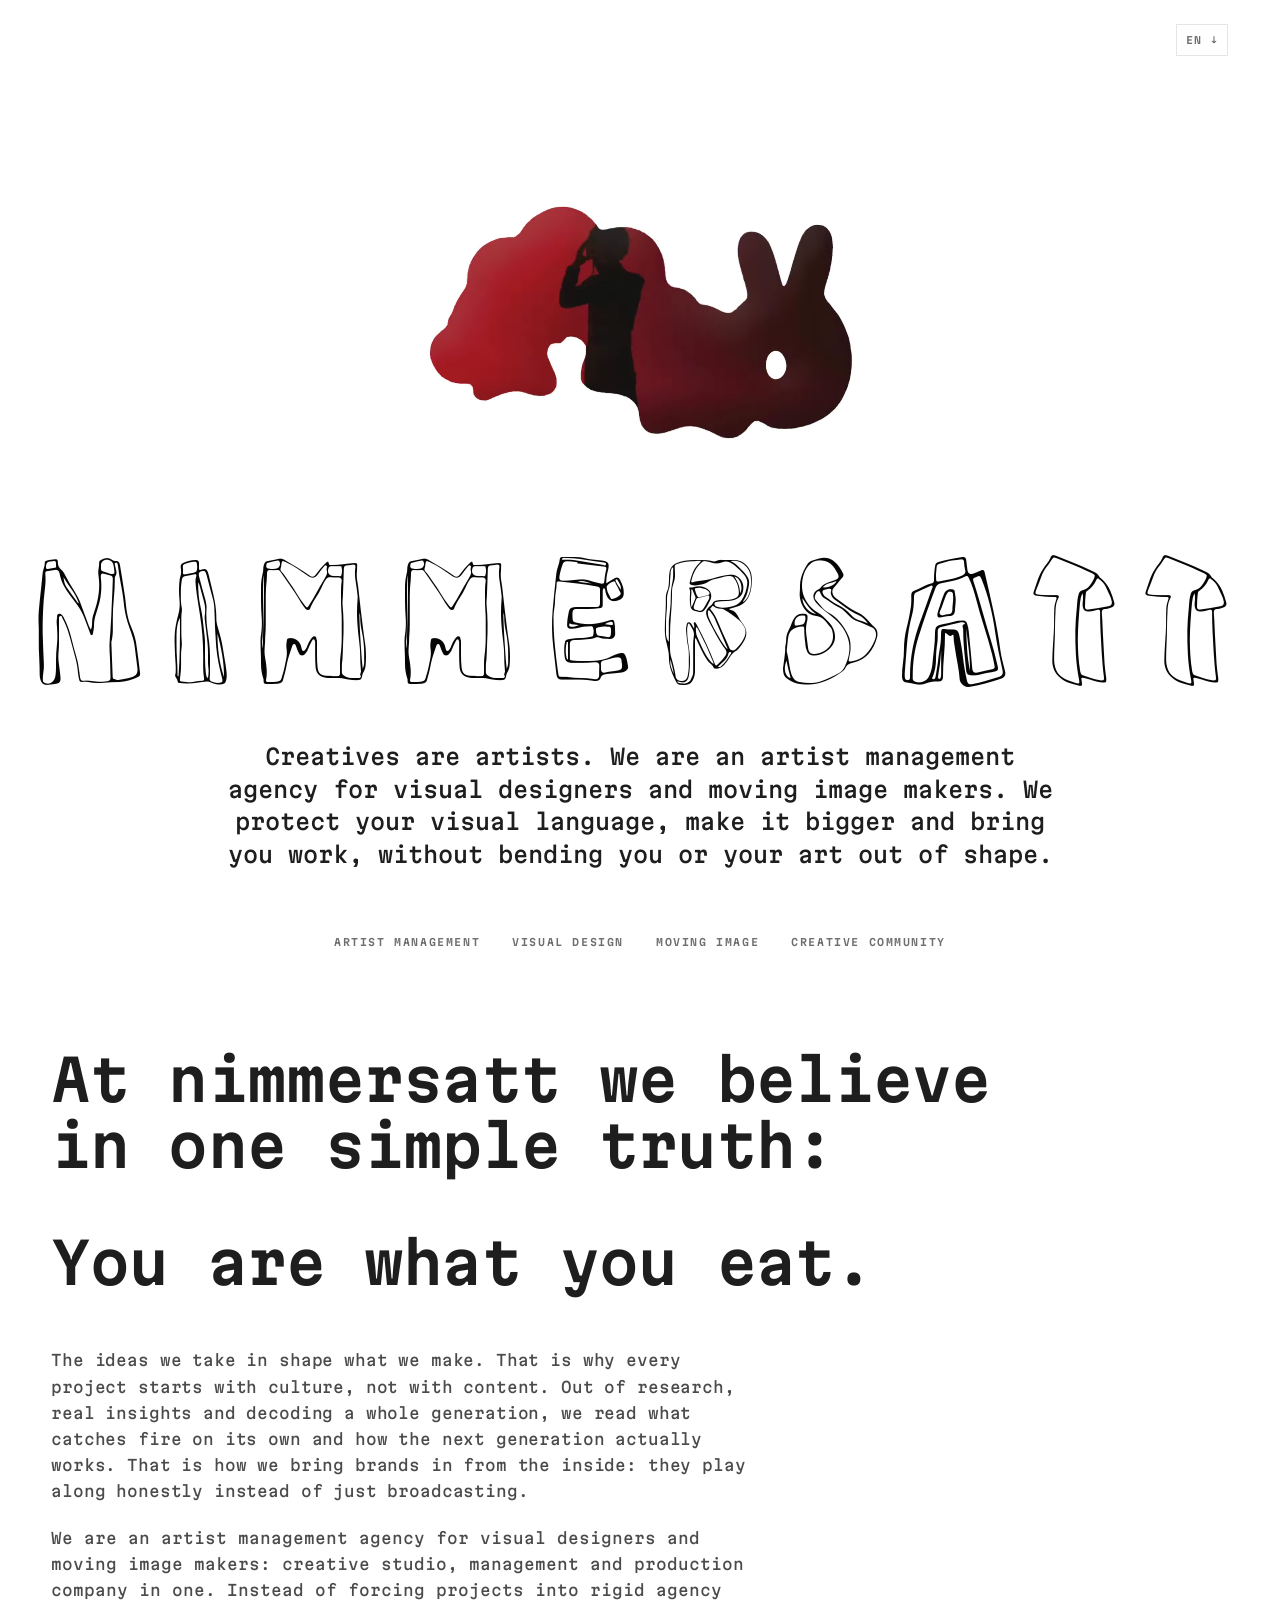
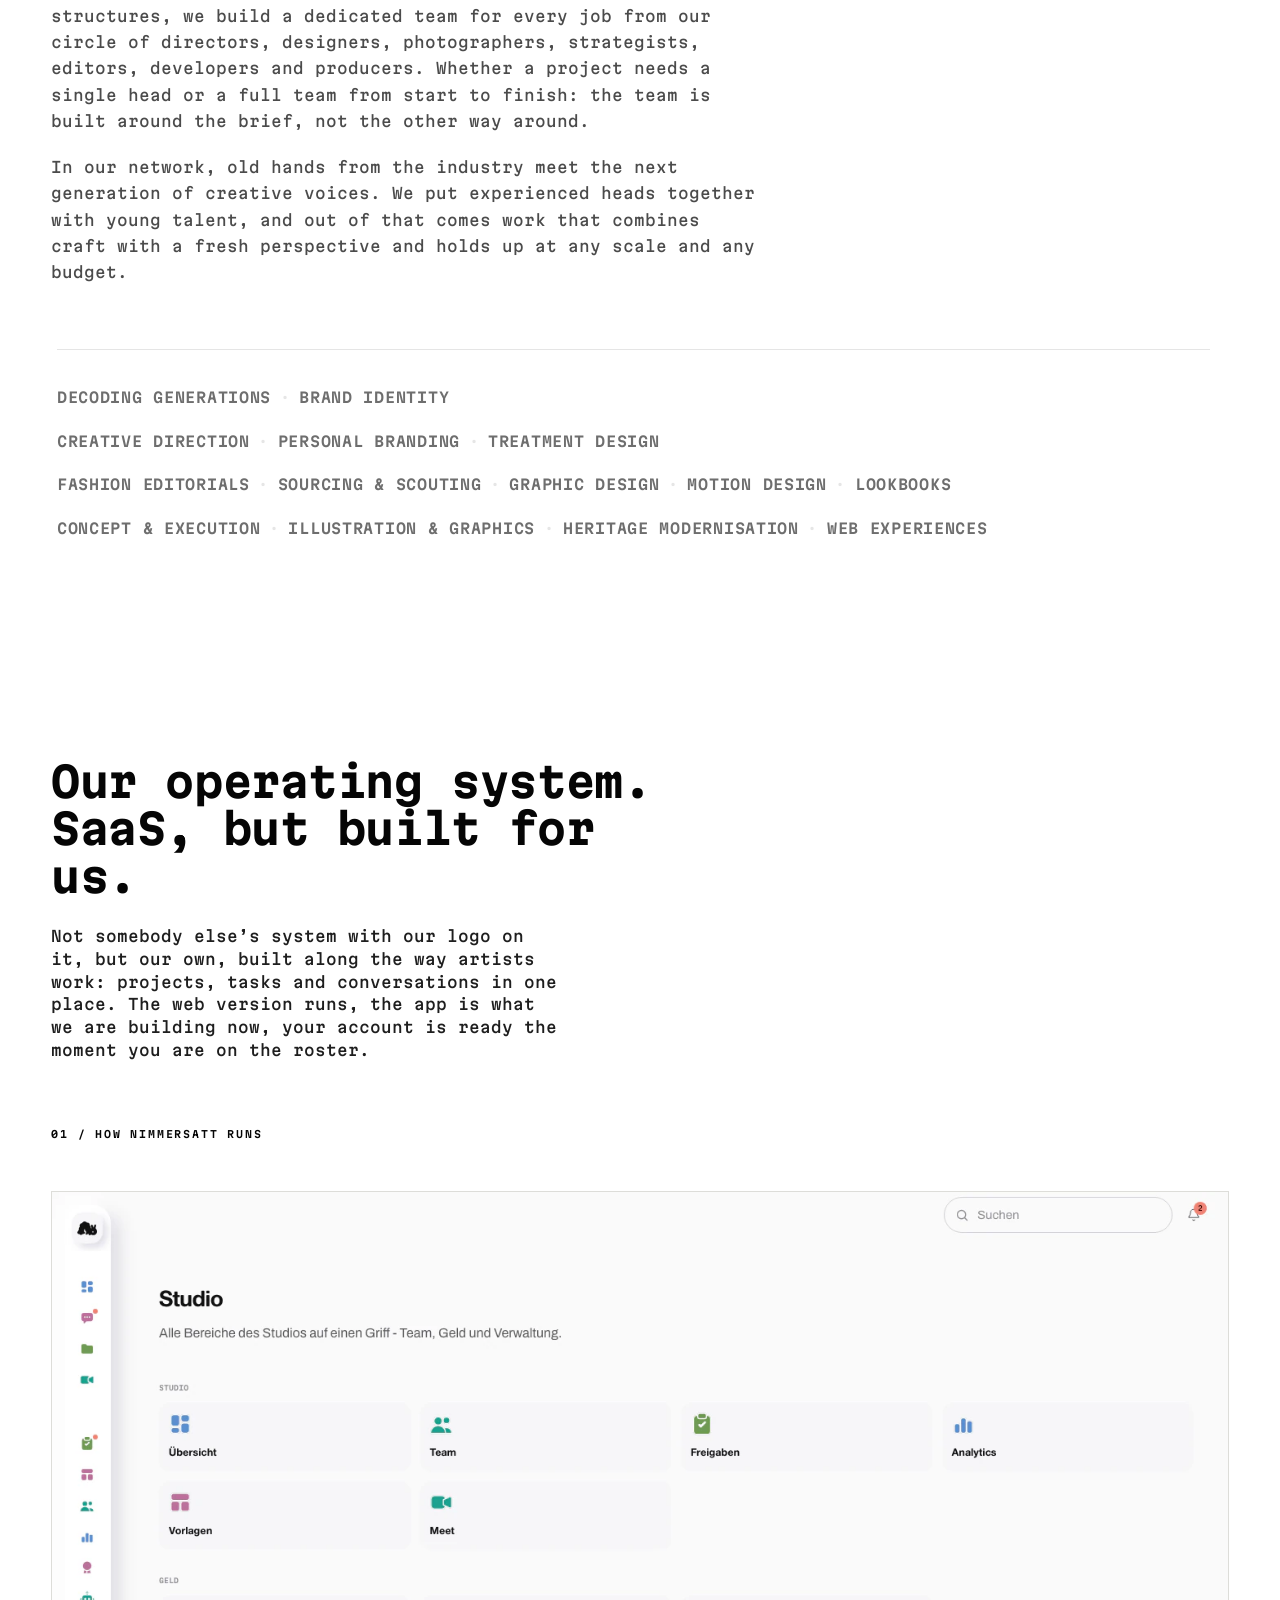
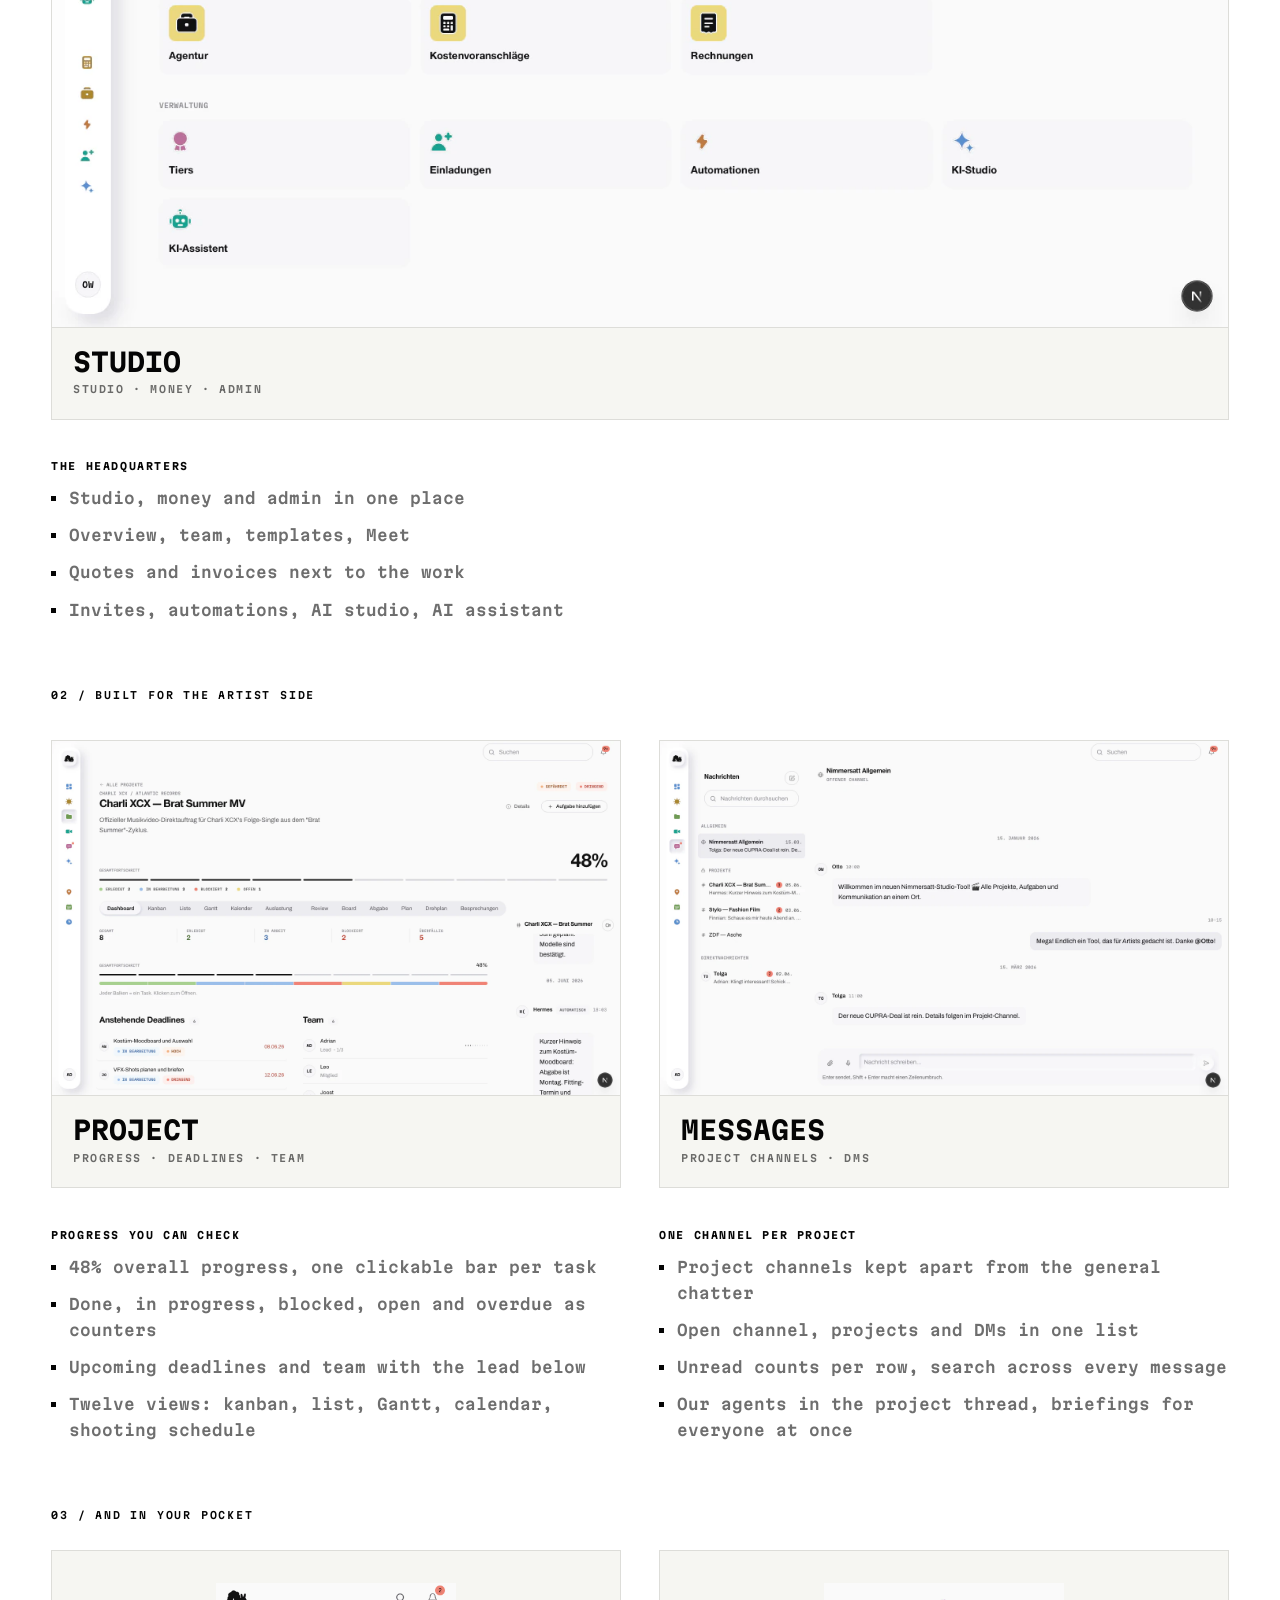
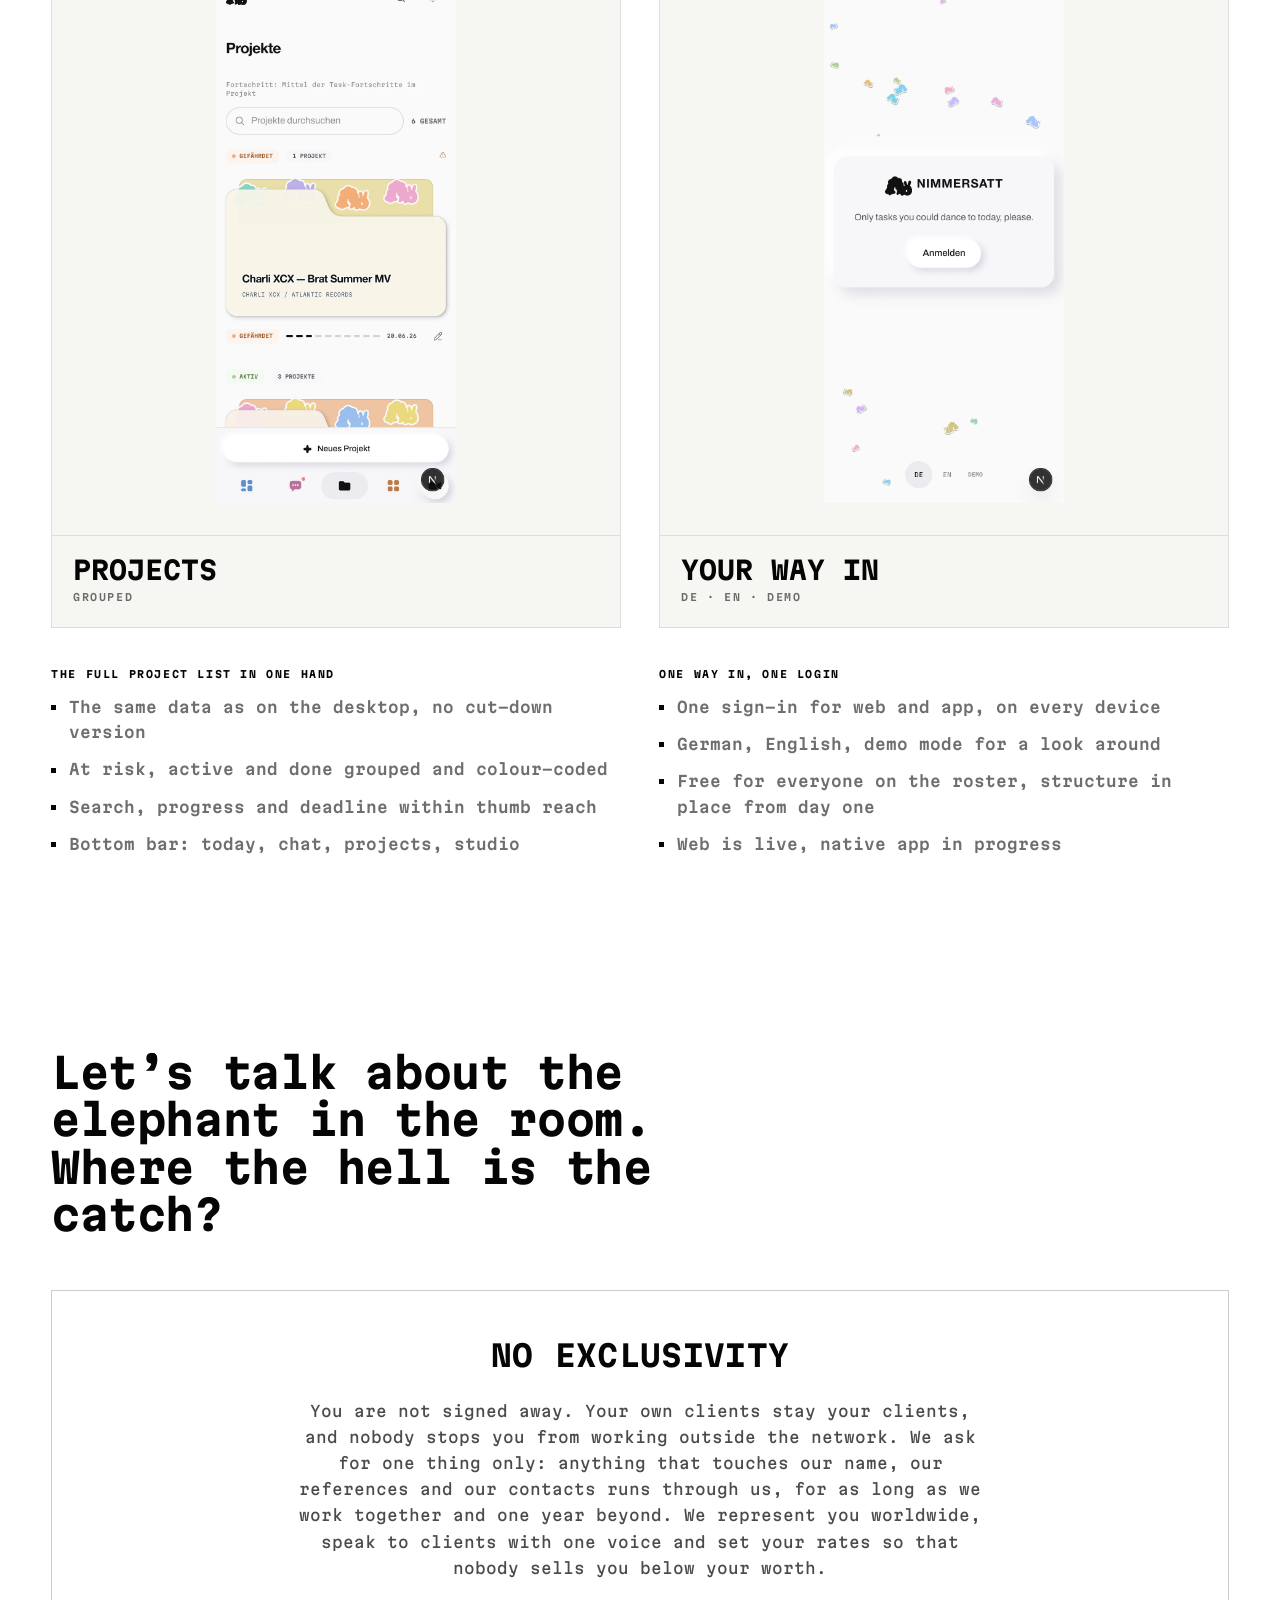
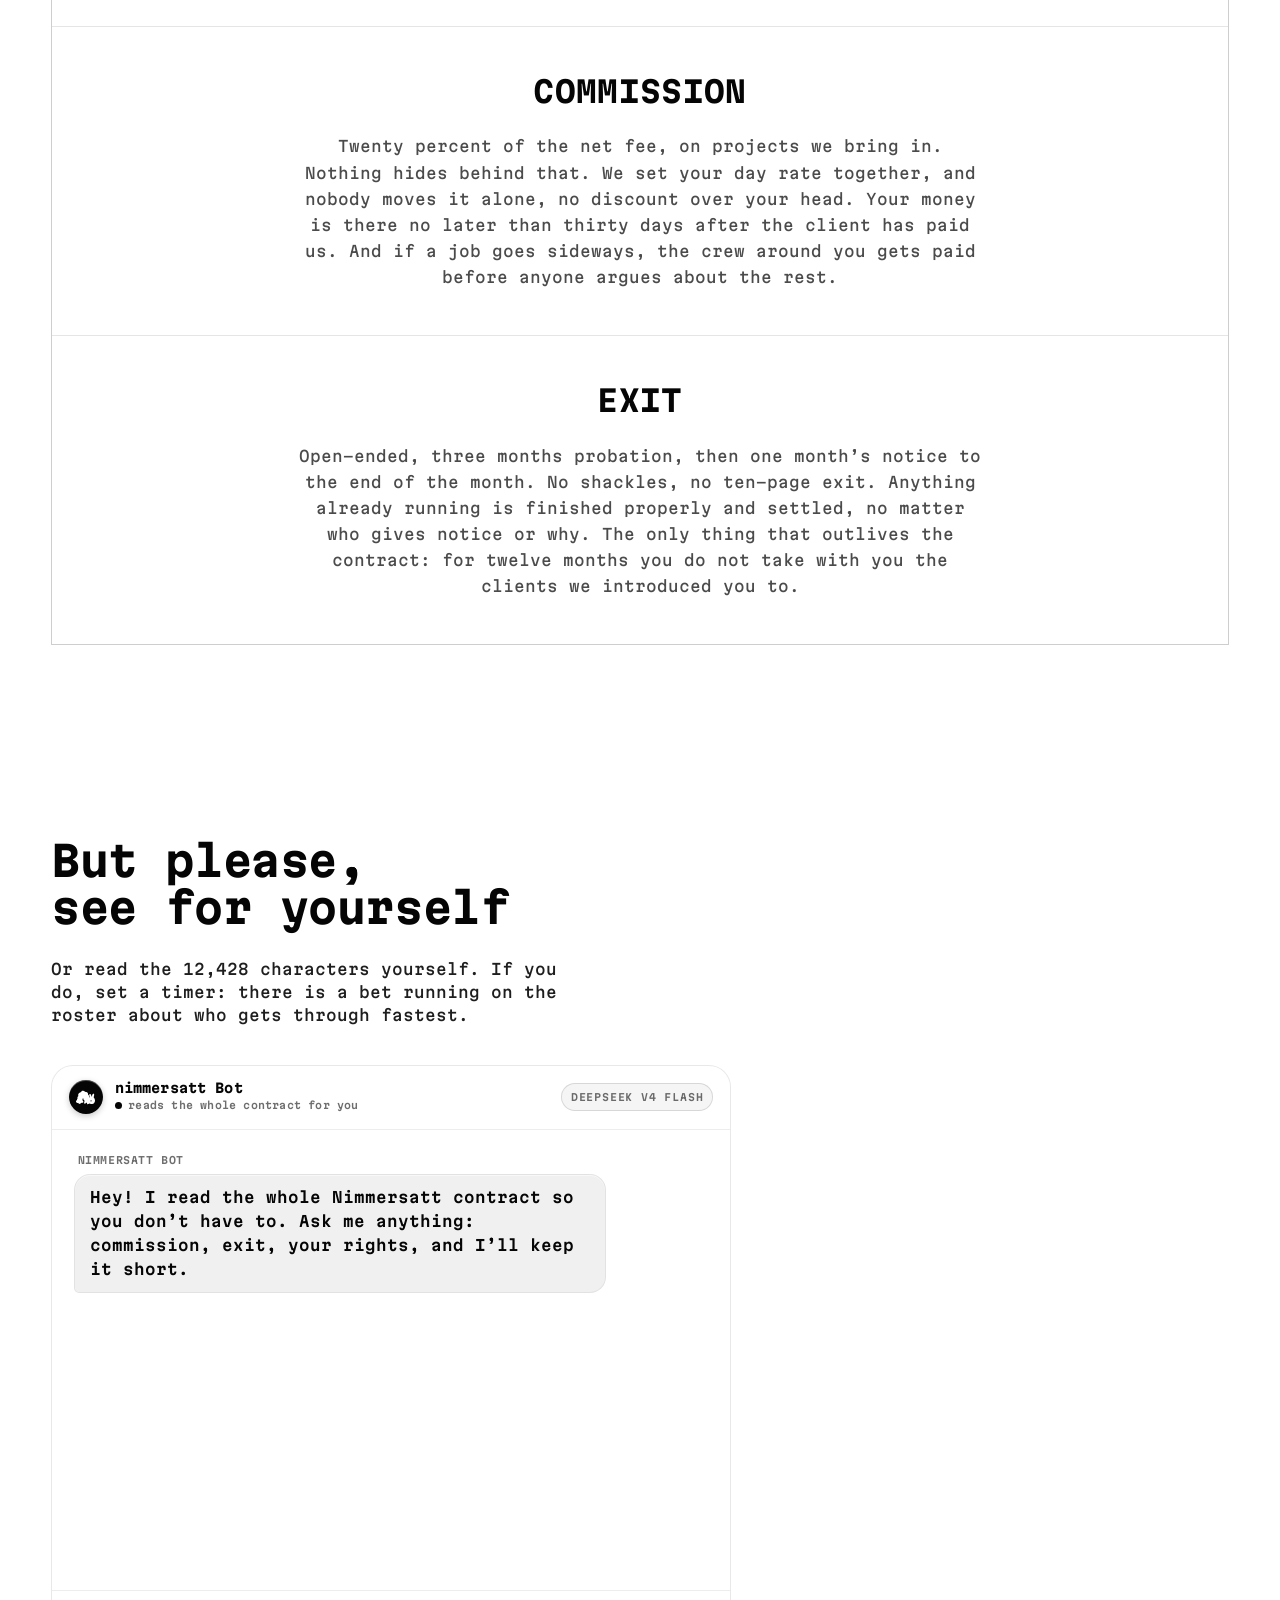
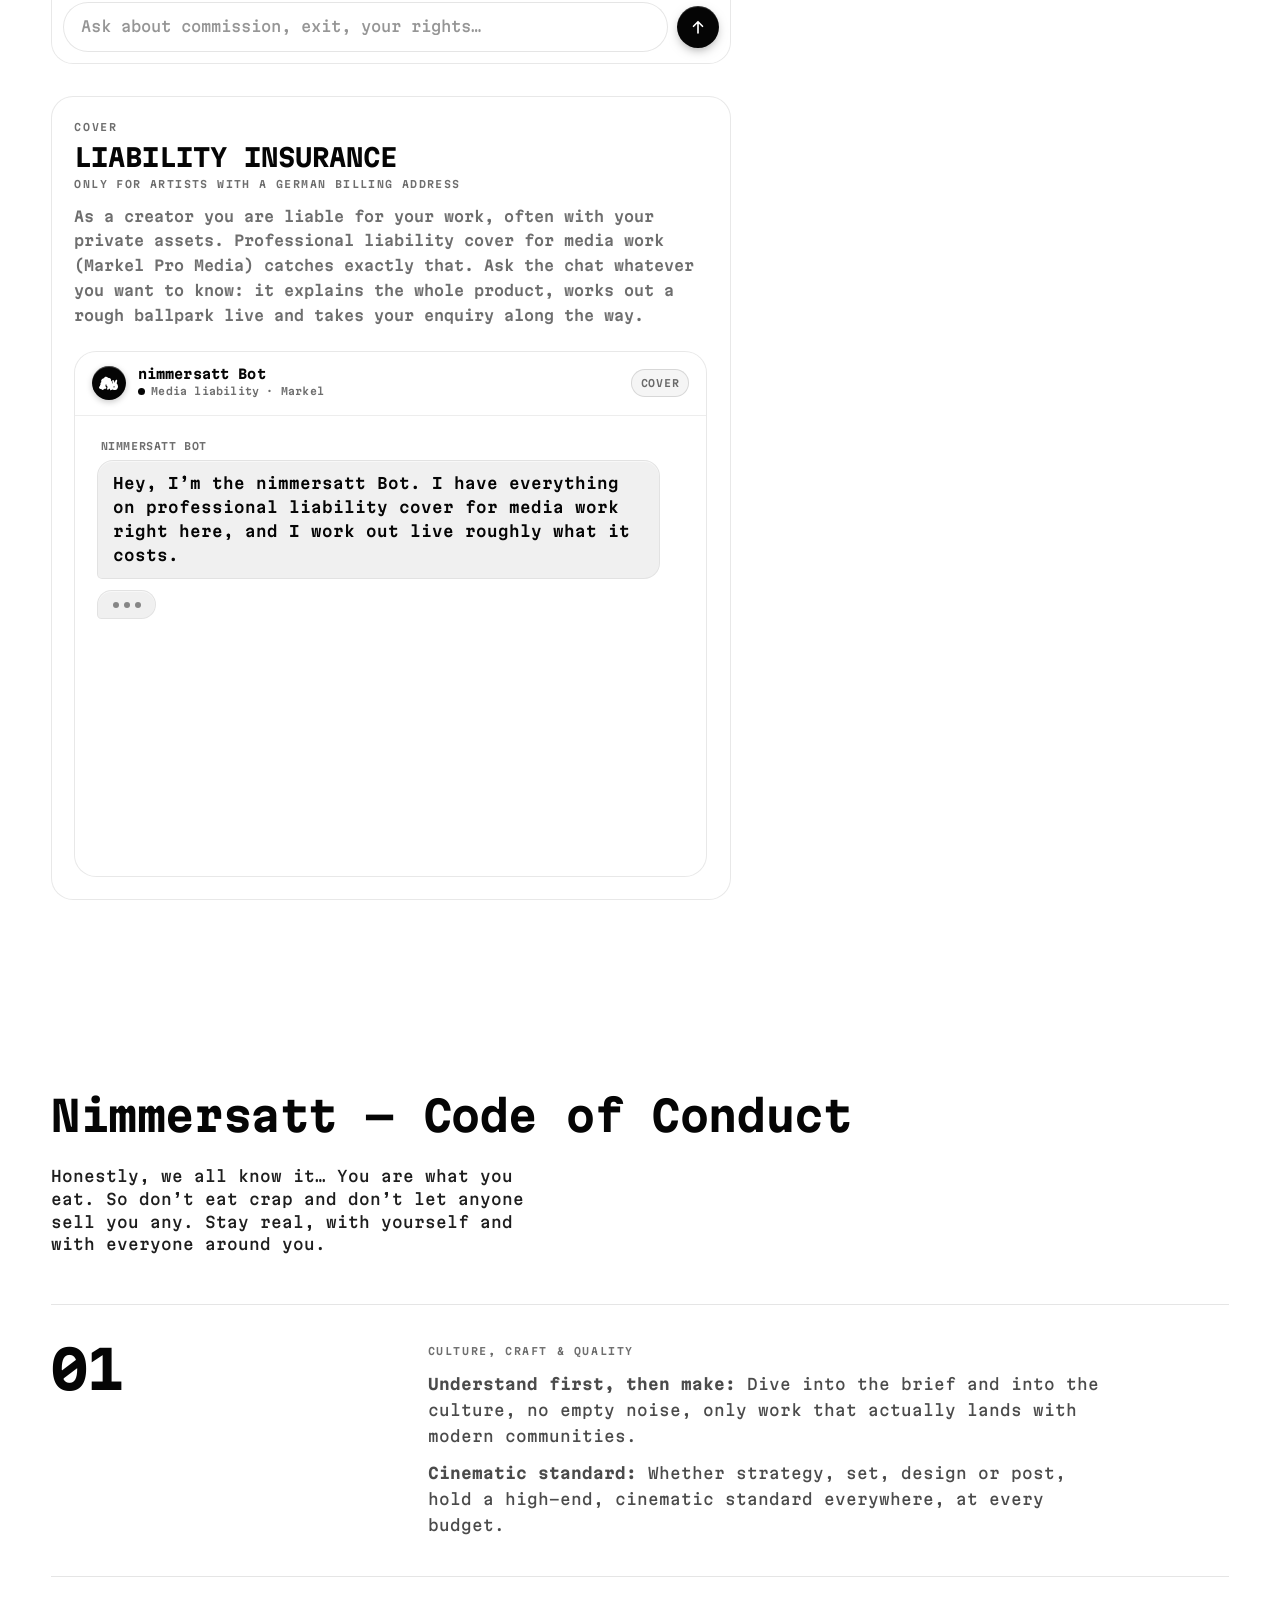
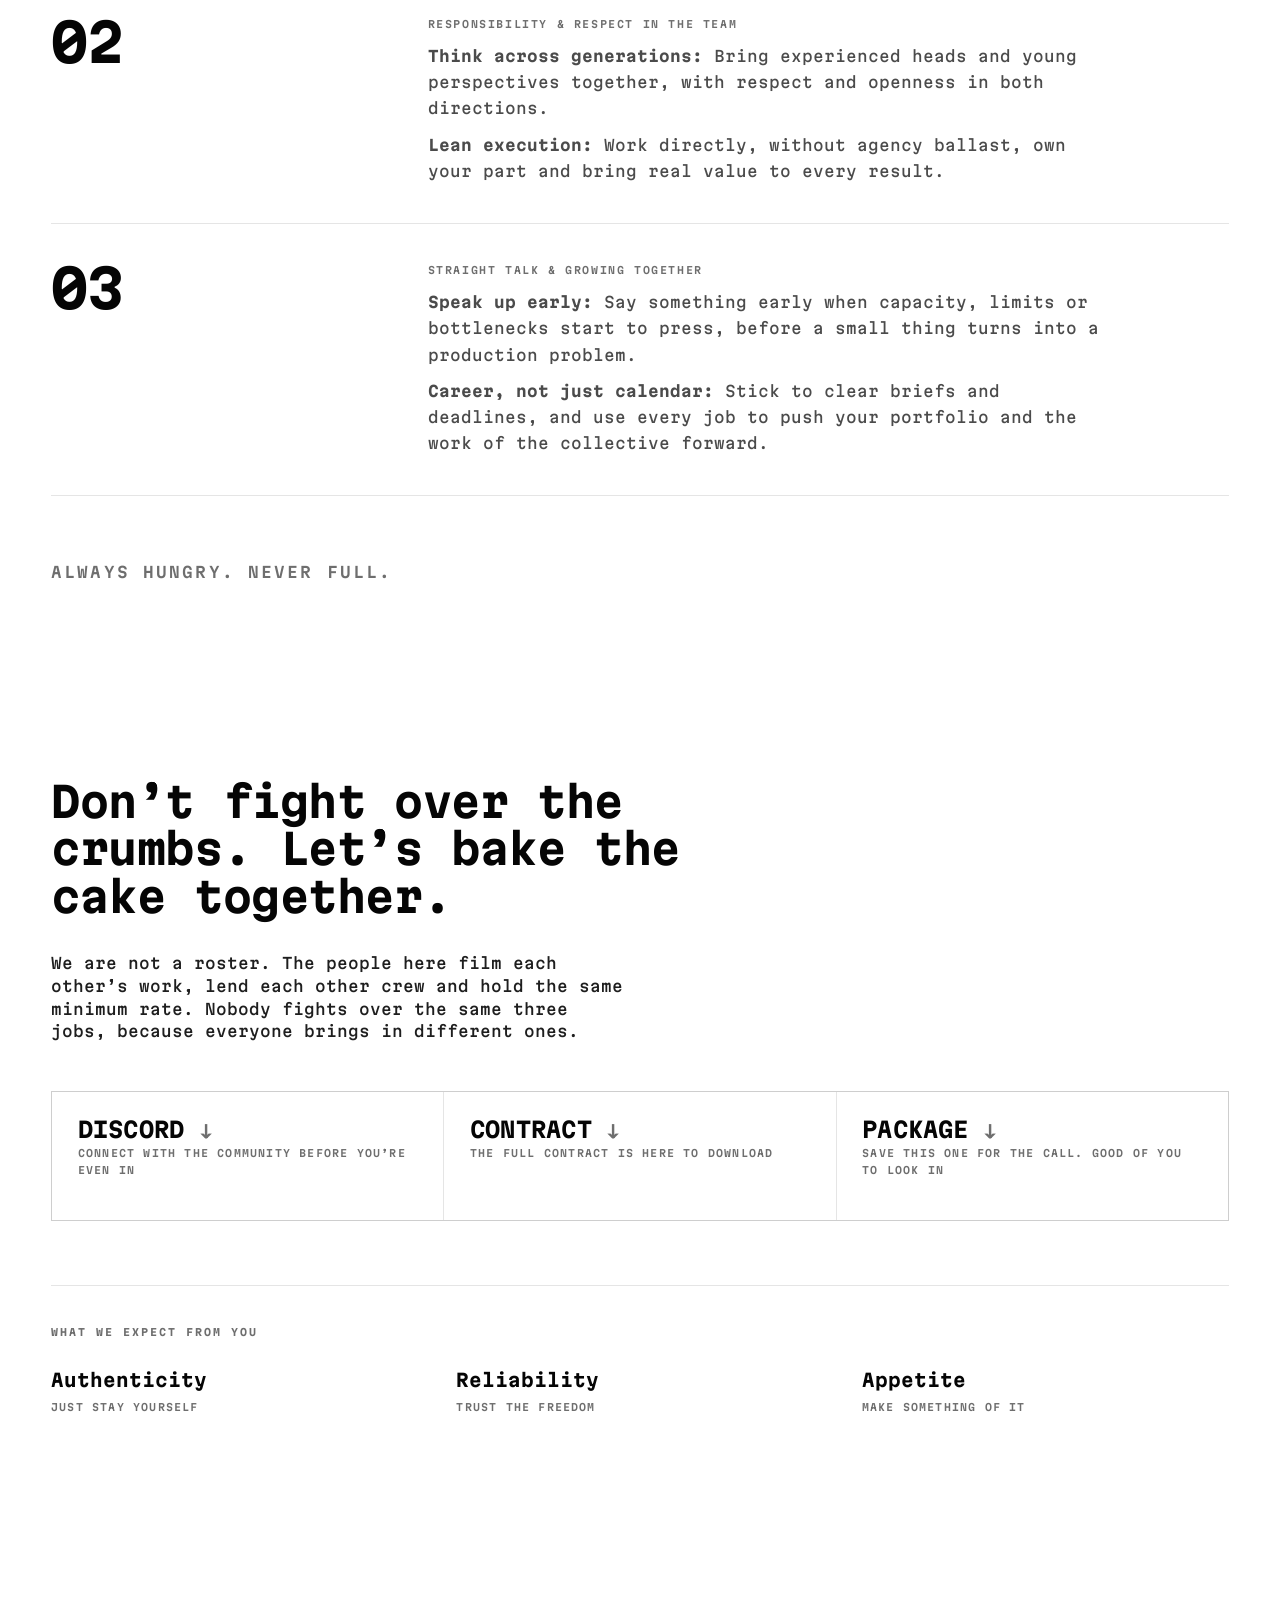
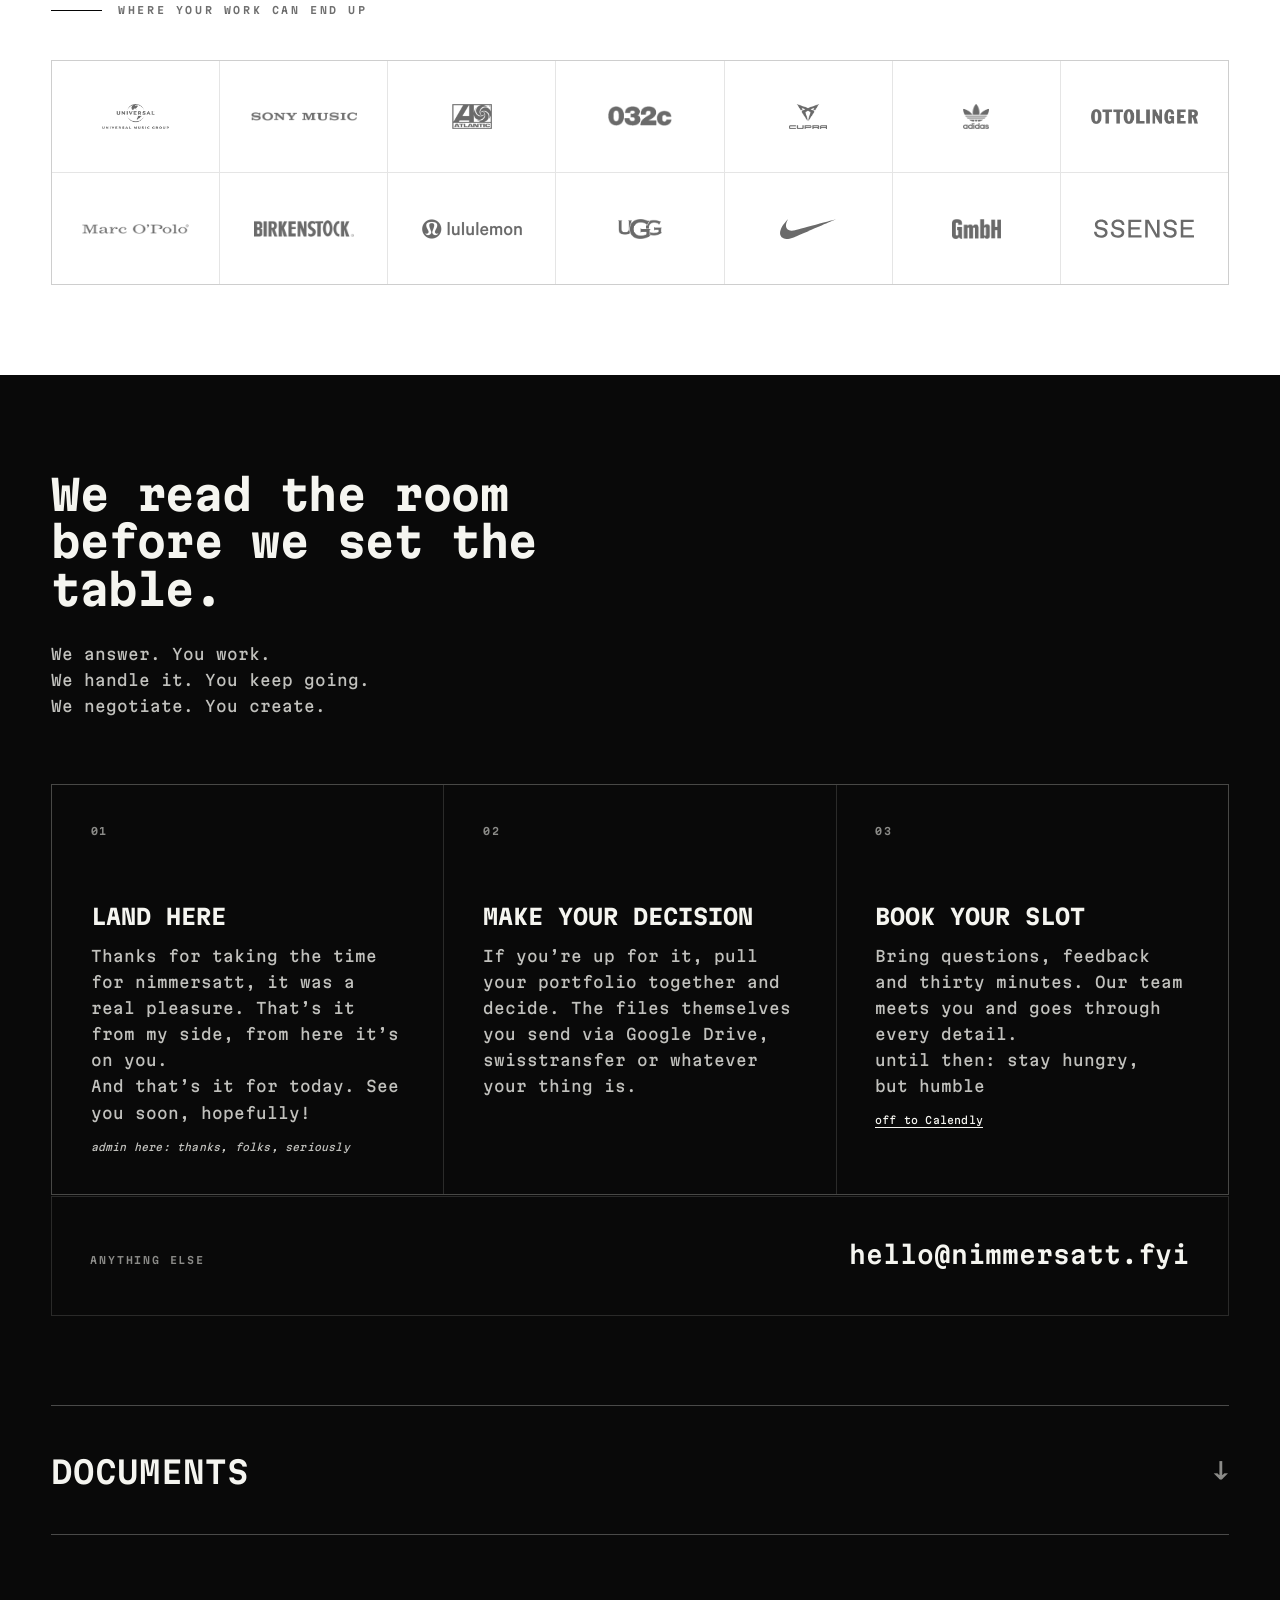
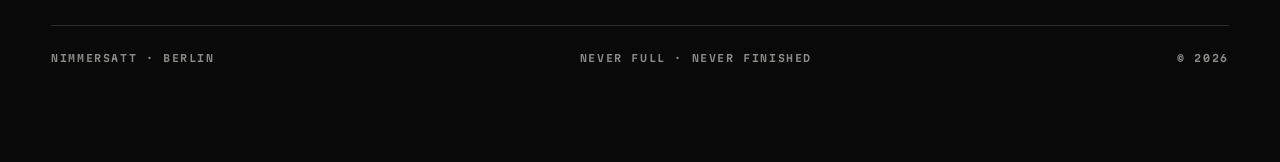
==== commit 8cd82b59: "Mobile: no hyphenation, smaller running type, headquarters wording Otto, 04.09.26, three notes on th" ====
--- a/surge-artist-pitch-site/index.html
+++ b/surge-artist-pitch-site/index.html
@@ -145,26 +145,26 @@
     <!-- The Nimmersatt operating system -->
     <section class="work section" id="work">
       <div class="shell">
-        <h2 class="manifesto__line" data-animate data-i18n-html="work.h">Unser Operating System.<br />SaaS, aber für uns gebaut.</h2>
-
-        <p class="section__lead" data-animate data-i18n="work.lead">Kein fremdes System mit unserem Logo drauf. Wir bauen unser eigenes, entlang der Art, wie Artists wirklich arbeiten: Projekte, Aufgaben und Gespräche an einem Ort. Die Web-Version läuft, an der Mobile-App sitzen wir gerade, und dein Account steht bereit, sobald du im Roster bist.</p>
+        <h2 class="manifesto__line" data-animate data-i18n-html="work.h">Unser Operating System. <br />SaaS, aber für uns gebaut.</h2>
+
+        <p class="section__lead" data-animate data-i18n="work.lead">Kein fremdes System mit unserem Logo drauf, sondern unser eigenes, gebaut entlang der Art, wie Artists arbeiten: Projekte, Aufgaben und Gespräche an einem Ort. Die Web-Version läuft, die App bauen wir gerade, dein Account steht bereit, sobald du im Roster bist.</p>
 
         <article class="casefeature" data-stagger>
           <p class="casefeature__label" data-i18n="work.l1">01 / So arbeitet Nimmersatt</p>
           <figure class="tool-shot tool-shot--wide">
-            <img src="assets/tool/studio-desktop.webp" width="1440" height="900" alt="Studio-Übersicht: Team, Freigaben, Analytics, Kostenvoranschläge, Rechnungen und Automationen als Kacheln" data-i18n-attr="alt:work.alt0" loading="lazy" decoding="async" />
+            <img src="assets/tool/studio-desktop.webp" width="1440" height="900" alt="Studio-Übersicht: Team, Vorlagen, Kostenvoranschläge, Rechnungen und Automationen als Kacheln" data-i18n-attr="alt:work.alt0" loading="lazy" decoding="async" />
             <figcaption>
               <strong class="tool-shot__title" data-i18n="work.s0t">Studio</strong>
               <span class="tool-shot__meta" data-i18n="work.s0m">Studio · Geld · Verwaltung</span>
             </figcaption>
           </figure>
           <div class="tool-note tool-note--wide">
-            <h3 data-i18n="work.n0h">Der Maschinenraum hinter jedem Auftrag</h3>
+            <h3 data-i18n="work.n0h">Das Hauptquartier</h3>
             <ul class="tool-bullets">
-              <li data-i18n="work.n0b1">Studio, Geld und Verwaltung als drei Gruppen auf einem Schirm</li>
-              <li data-i18n="work.n0b2">Übersicht, Team, Freigaben, Analytics, Vorlagen, Meet</li>
-              <li data-i18n="work.n0b3">Agentur, Kostenvoranschläge und Rechnungen direkt neben der Arbeit</li>
-              <li data-i18n="work.n0b4">Tiers, Einladungen, Automationen, KI-Studio, KI-Assistent</li>
+              <li data-i18n="work.n0b1">Studio, Geld und Verwaltung an einem Ort</li>
+              <li data-i18n="work.n0b2">Übersicht, Team, Vorlagen, Meet</li>
+              <li data-i18n="work.n0b3">Kostenvoranschläge und Rechnungen neben der Arbeit</li>
+              <li data-i18n="work.n0b4">Einladungen, Automationen, KI-Studio, KI-Assistent</li>
             </ul>
           </div>
         </article>
@@ -189,23 +189,23 @@
                 <li data-i18n="work.n1b1">48 % Gesamtfortschritt, ein anklickbarer Balken pro Task</li>
                 <li data-i18n="work.n1b2">Erledigt, in Arbeit, blockiert, offen und überfällig als Zähler</li>
                 <li data-i18n="work.n1b3">Anstehende Deadlines und Team mit Lead darunter</li>
-                <li data-i18n="work.n1b4">Zwölf Sichten: Dashboard, Kanban, Liste, Gantt, Kalender, Auslastung, Review, Board, Abgabe, Plan, Drehplan, Besprechungen</li>
+                <li data-i18n="work.n1b4">Zwölf Sichten: Kanban, Liste, Gantt, Kalender, Drehplan</li>
               </ul>
             </div>
             <figure class="tool-shot">
               <img src="assets/tool/chat-desktop.webp" width="1440" height="900" alt="Nachrichten mit offenem Channel, Projekt-Channels und Direktnachrichten" data-i18n-attr="alt:work.alt2" loading="lazy" decoding="async" />
               <figcaption>
                 <strong class="tool-shot__title" data-i18n="work.s2t">Nachrichten</strong>
-                <span class="tool-shot__meta" data-i18n="work.s2m">Projekt-Channels · DMs · Agenten</span>
+                <span class="tool-shot__meta" data-i18n="work.s2m">Projekt-Channels · DMs</span>
               </figcaption>
             </figure>
             <div class="tool-note">
               <h3 data-i18n="work.n2h">Ein Channel pro Projekt</h3>
               <ul class="tool-bullets">
                 <li data-i18n="work.n2b1">Projekt-Channels getrennt vom allgemeinen Gerede</li>
-                <li data-i18n="work.n2b2">Offener Channel, Projekte und Direktnachrichten in einer Liste</li>
+                <li data-i18n="work.n2b2">Offener Channel, Projekte und DMs in einer Liste</li>
                 <li data-i18n="work.n2b3">Ungelesen-Zähler pro Zeile, Suche über alle Nachrichten</li>
-                <li data-i18n="work.n2b4">Unsere Agenten mit im Projekt-Thread, Briefing-Änderungen für alle gleichzeitig</li>
+                <li data-i18n="work.n2b4">Unsere Agenten im Projekt-Thread, Briefings für alle auf einmal</li>
               </ul>
             </div>
           </div>
@@ -217,16 +217,16 @@
             <figure class="tool-shot tool-shot--phone">
               <img src="assets/tool/projects-phone.webp" width="780" height="1688" alt="Projektliste auf dem Handy, nach gefährdet und aktiv gruppiert" data-i18n-attr="alt:work.alt3" loading="lazy" decoding="async" />
               <figcaption>
-                <strong class="tool-shot__title" data-i18n="work.s3t">Projekte, mobil</strong>
-                <span class="tool-shot__meta" data-i18n="work.s3m">Gruppiert · Durchsuchbar</span>
+                <strong class="tool-shot__title" data-i18n="work.s3t">Projekte</strong>
+                <span class="tool-shot__meta" data-i18n="work.s3m">Gruppiert</span>
               </figcaption>
             </figure>
             <div class="tool-note">
               <h3 data-i18n="work.n3h">Die volle Projektliste in der Hand</h3>
               <ul class="tool-bullets">
-                <li data-i18n="work.n3b1">Dieselben Daten wie am Rechner, keine abgespeckte Zweitversion</li>
+                <li data-i18n="work.n3b1">Dieselben Daten wie am Rechner, keine Sparversion</li>
                 <li data-i18n="work.n3b2">Gefährdet, aktiv und erledigt gruppiert und farbig markiert</li>
-                <li data-i18n="work.n3b3">Suche, Fortschritt, Deadline und Bearbeiten im Daumenbereich</li>
+                <li data-i18n="work.n3b3">Suche, Fortschritt und Deadline im Daumenbereich</li>
                 <li data-i18n="work.n3b4">Untere Leiste: Heute, Chat, Projekte, Studio</li>
               </ul>
             </div>
@@ -234,7 +234,7 @@
               <img src="assets/tool/landing-phone.webp" width="780" height="1688" alt="Anmeldung auf dem Handy, mit Sprachumschalter und Demo-Modus" data-i18n-attr="alt:work.alt4" loading="lazy" decoding="async" />
               <figcaption>
                 <strong class="tool-shot__title" data-i18n="work.s4t">Dein Zugang</strong>
-                <span class="tool-shot__meta" data-i18n="work.s4m">Deutsch · Englisch · Demo</span>
+                <span class="tool-shot__meta" data-i18n="work.s4m">DE · EN · Demo</span>
               </figcaption>
             </figure>
             <div class="tool-note">
@@ -243,7 +243,7 @@
                 <li data-i18n="work.n4b1">Eine Anmeldung für Web und App, auf jedem Gerät</li>
                 <li data-i18n="work.n4b2">Deutsch, Englisch, Demo-Modus zum Rumschauen</li>
                 <li data-i18n="work.n4b3">Für alle im Roster kostenlos, Struktur steht ab Tag eins</li>
-                <li data-i18n="work.n4b4">Web läuft heute, native App in Arbeit</li>
+                <li data-i18n="work.n4b4">Web läuft, native App in Arbeit</li>
               </ul>
             </div>
           </div>
@@ -298,7 +298,7 @@
     <!-- By industry -->
     <section class="industries section" id="industries">
       <div class="shell">
-        <h2 class="manifesto__line" data-animate data-i18n-html="ind.h">Aber bitte,<br />überzeug dich selbst</h2>
+        <h2 class="manifesto__line" data-animate data-i18n-html="ind.h">Aber bitte, <br />überzeug dich selbst</h2>
         <p class="section__lead" data-animate data-i18n="ind.lead">Oder lies die 12.428 Zeichen selbst. Wenn ja, stell dir einen Timer, im Roster läuft gerade eine Wette, wer am schnellsten durch ist.</p>
 
         <div class="chat" data-animate>
@@ -351,7 +351,7 @@
                 <span class="chat__avatar" aria-hidden="true"><svg class="chat__logo" viewBox="0 0 2930 2060" fill="currentColor" fill-rule="evenodd" width="20" height="20" role="img" aria-label="Nimmersatt"><path d="M1809.50,2058.34C1797.94,2056.97 1789.75,2055.60 1783.43,2053.98C1758.54,2047.62 1740.07,2034.51 1726.47,2013.55C1719.66,2003.07 1716.26,1996.14 1710.72,1981.50C1704.92,1966.17 1701.83,1954.57 1698.06,1934.00C1693.85,1911.03 1691.59,1902.94 1686.35,1892.09C1678.20,1875.23 1663.57,1863.28 1641.96,1855.85C1633.01,1852.77 1631.75,1852.59 1618.50,1852.63C1606.22,1852.66 1603.39,1853.00 1595.50,1855.38C1568.56,1863.50 1548.08,1876.63 1498.43,1917.60C1444.27,1962.29 1426.42,1972.70 1393.89,1978.55C1381.60,1980.76 1360.35,1981.46 1347.50,1980.07C1300.50,1974.98 1267.09,1954.66 1253.96,1923.17C1247.48,1907.64 1243.28,1878.60 1244.47,1857.57C1246.10,1828.67 1251.90,1805.49 1269.50,1757.50C1295.11,1687.70 1299.66,1667.44 1301.97,1613.24C1303.50,1577.19 1301.05,1531.11 1296.37,1508.00C1292.85,1490.62 1285.54,1474.49 1274.63,1460.00C1266.63,1449.37 1247.23,1430.46 1231.50,1417.95C1191.40,1386.07 1183.58,1379.60 1174.19,1370.57C1141.29,1338.87 1126.50,1309.43 1122.99,1268.63C1121.74,1254.04 1122.84,1238.74 1127.01,1213.00C1133.00,1176.00 1133.08,1164.38 1127.42,1152.43C1115.13,1126.44 1069.01,1122.52 1044.24,1145.34C1037.45,1151.61 1034.77,1156.97 1034.23,1165.36C1033.80,1172.06 1034.04,1173.12 1038.09,1182.50C1042.39,1192.46 1042.41,1192.56 1042.79,1206.50C1043.53,1233.51 1038.15,1249.88 1014.72,1291.97C995.47,1326.52 990.97,1341.05 991.02,1368.47C991.13,1439.55 1032.15,1546.59 1074.20,1585.52C1077.63,1588.70 1089.00,1598.14 1099.47,1606.50C1124.17,1626.23 1130.97,1633.65 1138.84,1649.51C1151.54,1675.05 1154.94,1709.07 1147.56,1736.61C1137.22,1775.16 1105.90,1807.49 1060.42,1826.56C1040.76,1834.80 1014.07,1841.66 954.00,1853.89C876.03,1869.76 847.27,1876.67 813.50,1887.67C773.81,1900.59 752.04,1911.32 689.00,1949.01C638.50,1979.20 619.81,1989.15 595.20,1998.93C554.90,2014.95 511.49,2020.51 473.00,2014.59C453.94,2011.65 441.91,2006.44 431.11,1996.44C422.99,1988.92 418.02,1981.15 406.83,1958.50C401.67,1948.05 396.01,1937.41 394.25,1934.86C381.04,1915.69 355.05,1906.65 279.50,1894.96C255.05,1891.18 239.84,1887.63 219.25,1880.92C171.68,1865.40 127.56,1842.36 90.00,1813.40C74.46,1801.42 47.43,1774.34 37.20,1760.50C17.55,1733.93 5.94,1706.47 1.90,1677.00C0.03,1663.42 0.29,1629.45 2.38,1614.00C8.96,1565.33 28.17,1520.44 57.47,1485.31C66.89,1474.01 75.69,1466.66 108.05,1443.07C121.95,1432.93 136.13,1422.00 139.56,1418.79C149.01,1409.96 149.25,1409.04 150.07,1379.00C150.71,1355.38 150.95,1352.84 153.43,1344.50C158.91,1326.10 167.59,1310.17 194.03,1270.00C215.59,1237.26 223.54,1223.46 227.58,1211.78C230.10,1204.47 230.42,1202.21 230.30,1192.50C230.17,1181.89 229.34,1176.24 221.48,1132.50C215.63,1099.93 216.23,1056.96 223.08,1018.00C232.65,963.56 255.00,914.34 289.38,872.00C300.91,857.79 314.24,845.04 330.91,832.27C356.69,812.52 366.00,802.09 366.00,792.93C366.00,786.14 362.04,771.79 345.50,718.50C336.31,688.88 333.20,674.88 331.90,657.15C327.47,597.08 341.53,528.82 370.06,471.88C397.70,416.71 436.41,372.26 486.00,338.77C493.43,333.75 504.00,326.43 509.50,322.50C534.48,304.65 551.10,297.58 616.50,277.01C646.97,267.43 663.86,261.16 678.97,253.82C690.28,248.32 692.23,246.96 699.98,239.13C704.68,234.38 716.82,219.47 726.98,206.00C746.92,179.53 753.03,172.57 773.34,153.15C809.65,118.46 852.94,83.26 893.00,55.83C937.14,25.62 971.84,11.60 1021.99,3.71C1033.78,1.85 1039.82,1.58 1069.50,1.56C1099.31,1.53 1105.53,1.81 1120.00,3.78C1182.02,12.25 1244.80,33.00 1298.34,62.75C1325.11,77.62 1337.80,87.06 1360.50,109.01C1392.80,140.24 1401.19,147.55 1414.58,156.18C1427.42,164.45 1446.51,171.59 1463.50,174.49C1474.76,176.41 1494.14,176.65 1509.00,175.06C1556.14,169.99 1621.76,183.65 1674.59,209.53C1767.92,255.25 1835.19,341.47 1855.96,442.00C1861.89,470.70 1862.33,476.30 1862.54,525.00C1862.74,575.06 1863.22,580.34 1869.00,596.16C1877.26,618.80 1890.55,632.94 1935.50,666.95C1954.60,681.41 1968.20,693.13 1976.13,701.99C1995.72,723.87 2010.09,752.59 2015.91,781.50C2020.77,805.60 2020.66,826.32 2015.47,870.50C2007.76,936.03 2012.41,961.85 2039.08,1001.50C2049.89,1017.58 2054.76,1022.75 2062.78,1026.69C2067.95,1029.23 2069.52,1029.50 2079.00,1029.50C2088.30,1029.50 2090.15,1029.19 2095.22,1026.82C2106.63,1021.47 2114.72,1011.16 2117.00,999.06C2118.20,992.67 2117.14,979.71 2113.39,955.00C2108.95,925.77 2101.73,894.61 2085.35,834.00C2058.83,735.89 2050.99,694.22 2049.34,642.50C2046.97,568.58 2069.63,516.40 2114.00,493.58C2131.36,484.65 2147.11,481.40 2168.89,482.27C2221.88,484.38 2272.65,520.81 2301.70,577.54C2312.40,598.44 2328.79,644.11 2341.38,688.11C2349.16,715.28 2358.89,753.69 2370.50,803.00C2386.05,869.10 2394.07,900.24 2396.85,905.42C2401.94,914.89 2411.29,918.80 2416.47,913.62C2421.19,908.90 2429.08,890.67 2443.80,850.50C2452.91,825.61 2458.82,807.25 2471.06,765.72C2484.86,718.93 2491.83,696.75 2506.36,653.50C2528.12,588.70 2541.18,556.88 2559.30,524.50C2579.08,489.17 2603.53,462.73 2627.50,450.73C2642.33,443.31 2666.24,439.34 2690.00,440.34C2720.36,441.63 2742.13,450.20 2760.13,467.97C2808.85,516.08 2813.88,625.48 2774.97,790.50C2768.22,819.09 2767.40,821.87 2750.97,872.00C2721.54,961.78 2717.51,982.18 2724.90,1004.00C2732.88,1027.58 2746.25,1047.76 2789.81,1101.91C2821.89,1141.79 2829.30,1153.04 2847.86,1190.00C2878.71,1251.46 2905.93,1330.96 2919.93,1400.50C2929.83,1449.66 2931.83,1510.78 2925.46,1569.50C2916.29,1653.95 2887.45,1742.44 2844.45,1818.00C2813.51,1872.38 2773.39,1915.24 2717.00,1954.19C2691.70,1971.66 2646.74,1995.41 2616.00,2007.54C2559.12,2029.99 2498.00,2043.79 2436.56,2048.07C2403.21,2050.39 2353.76,2048.44 2321.00,2043.52C2276.23,2036.78 2258.54,2030.01 2202.50,1998.14C2156.13,1971.77 2135.81,1964.73 2106.00,1964.68C2084.12,1964.65 2063.94,1969.50 2042.50,1979.95C2032.48,1984.84 2025.08,1989.86 2002.23,2007.34C1984.68,2020.75 1966.30,2029.94 1937.50,2039.68C1900.55,2052.18 1860.26,2059.18 1827.28,2058.85C1819.15,2058.77 1811.15,2058.54 1809.50,2058.34ZM2337.31,1662.52C2369.59,1655.68 2396.54,1621.22 2404.58,1576.50C2407.00,1563.09 2407.00,1537.21 2404.60,1524.07C2398.85,1492.61 2384.13,1466.01 2364.08,1450.83C2336.56,1430.00 2302.60,1432.74 2277.11,1457.85C2259.94,1474.76 2247.96,1500.49 2243.98,1529.00C2242.47,1539.86 2242.70,1563.48 2244.43,1574.24C2248.72,1600.86 2259.02,1623.39 2274.35,1639.65C2292.94,1659.38 2314.76,1667.30 2337.31,1662.52Z"/></svg></span>
                 <span class="chat__brandtext">
                   <span class="chat__brandname">nimmersatt Bot</span>
-                  <span class="chat__brandmeta"><span class="chat__status" aria-hidden="true"></span><span data-i18n="ins.brandMeta">Berufshaftpflicht · Markel Pro Media</span></span>
+                  <span class="chat__brandmeta"><span class="chat__status" aria-hidden="true"></span><span data-i18n="ins.brandMeta">Berufshaftpflicht · Markel</span></span>
                 </span>
                 <span class="chat__model" data-i18n="ins.brandTag">Absicherung</span>
               </div>
@@ -490,7 +490,7 @@
           <div class="timeline__step">
             <span class="timeline__no">03</span>
             <h3 data-i18n="clo.3h">Buch deinen Termin</h3>
-            <p data-i18n-html="clo.3p">Bring Fragen, Feedback und dreißig Minuten mit. Unser Team trifft dich und geht alle Details durch.<br />bis dahin: bleib hungrig, aber bescheiden</p>
+            <p data-i18n-html="clo.3p">Bring Fragen, Feedback und dreißig Minuten mit. Unser Team trifft dich und geht alle Details durch.<br />bis dahin: bleib hungrig, aber bescheiden</p>
             <p class="timeline__note timeline__note--lower"><a href="https://calendly.com/otto-c-windmoeller/nimmersatt-meet-greet" target="_blank" rel="noopener" data-i18n="clo.3cal">ab zu Calendly</a></p>
           </div>
         </div>
--- a/surge-artist-pitch-site/css/pitch.css
+++ b/surge-artist-pitch-site/css/pitch.css
@@ -1763,9 +1763,15 @@
      which reads as noise instead of hierarchy. 11.2px stays quiet and can
      actually be read at arm's length. */
   :root { --text-label: clamp(0.7rem, 2.4vw, 0.78rem); }
+
+  /* Running text was pinned at 15.2px on every phone, which is where the
+     32-character line came from. 13.4px buys back roughly four characters a
+     line: enough that German copy fits without being hyphenated, and closer to
+     the size the rest of the page is set in. */
+  :root { --text-body: clamp(0.84rem, 1.9vw, 0.95rem); }
   /* One exception: the line under the bot's name is chrome, not content, and
-     at the larger label size "Berufshaftpflicht · Markel Pro Media" tips onto
-     a second row and pushes the whole chat header taller. */
+     at the larger label size it tips onto a second row and pushes the whole
+     chat header taller. The string itself was cut back to "· Markel" too. */
   .chat__brandmeta { font-size: 0.62rem; }
 
   /* The three deal blocks run 15 to 20 lines each on a phone. Centred text
@@ -1780,21 +1786,63 @@
   }
   .pillar__desc { max-width: none; margin-inline: 0; }
 
-  /* German at 32 characters a line tears holes into the rag: "zusammen-
-     arbeiten" alone is half a line. Hyphenation closes them and buys back
-     roughly a word per line. The dictionary follows documentElement.lang,
-     which js/i18n.js sets on every language switch. */
+  /* Hyphenation is OFF again (Otto, 04.09.26). It did close the rag, but the
+     price was a word cut in half at the end of a line: "Kollek-tiv",
+     "Autodidak-ten", "Monatsend-e". On a 32-character column that reads as a
+     broken word first and as a line break second. The smaller body size above
+     buys the same width back without cutting anything.
+     text-wrap: pretty is the replacement for the part hyphenation was good at:
+     it stops a paragraph from ending on a single orphaned word. */
   .about__body p,
   .pillar__desc,
   .stat__desc,
   .roster__lead,
-  .section__lead {
-    hyphens: auto;
-    -webkit-hyphens: auto;
-    /* Only split words worth splitting: at least 8 letters, and never leave a
-       stump. Without this Chrome offers "Dei-ne", which reads as a typo. */
-    hyphenate-limit-chars: 8 4 3;
+  .section__lead,
+  .closing__lead,
+  .tool-note p,
+  .tool-bullets li,
+  .partners--three .partner__name,
+  .artist__role {
+    hyphens: manual;
+    -webkit-hyphens: manual;
+    text-wrap: pretty;
   }
+
+  /* Captions of three to six words are a different problem: "pretty" only
+     protects the last line, and with two lines total the orphan IS the last
+     line. Balance splits them evenly instead. */
+  .artist__role,
+  .partner__role,
+  .timeline__step p { text-wrap: balance; }
+
+  /* "Verlässlichkeit" is 15 characters in a third of a phone. It used to be
+     hyphenated to fit; now the type comes down instead so the word stays
+     whole. min() rather than clamp(): below ~250px there is nothing to save. */
+  .partners--three .partner__name { font-size: min(0.68rem, 2.65vw); overflow-wrap: normal; }
+
+  /* Headlines: the manual <br> in the big statement lines was composed for a
+     desktop measure. On a phone the browser wraps each of those halves again,
+     so "Unser Operating System." became "Unser Operating" + "System." alone on
+     a line. Drop the manual break, take the size down, and let the browser
+     balance the whole headline as one block. */
+  .manifesto__line br,
+  .closing__line br { display: none; }
+  .manifesto__line,
+  .closing__line { font-size: min(1.42rem, 5.1vw); }
+  .manifesto__line,
+  .closing__line,
+  .tool-note h3,
+  .tool-shot__title,
+  .pillar__name,
+  .casefeature__label,
+  .section__index { text-wrap: balance; }
+
+  /* The two phone captures share one row, so their caption sits in a ~163px
+     column. At the standard label size "Gruppiert · Durchsuchbar" broke after
+     the separator and left the dot hanging at the end of a line. */
+  .tool-shot--phone figcaption { padding: clamp(0.6rem, 2.4vw, 1rem); gap: 0.25rem; }
+  .tool-shot--phone .tool-shot__title { font-size: clamp(0.82rem, 3.5vw, 1.05rem); }
+  .tool-shot--phone .tool-shot__meta { font-size: 0.6rem; letter-spacing: 0.1em; }
 
   /* The floating back-to-top sat at 82% white over running copy, so the words
      behind it stayed half readable and looked like a printing error. Solid. */
